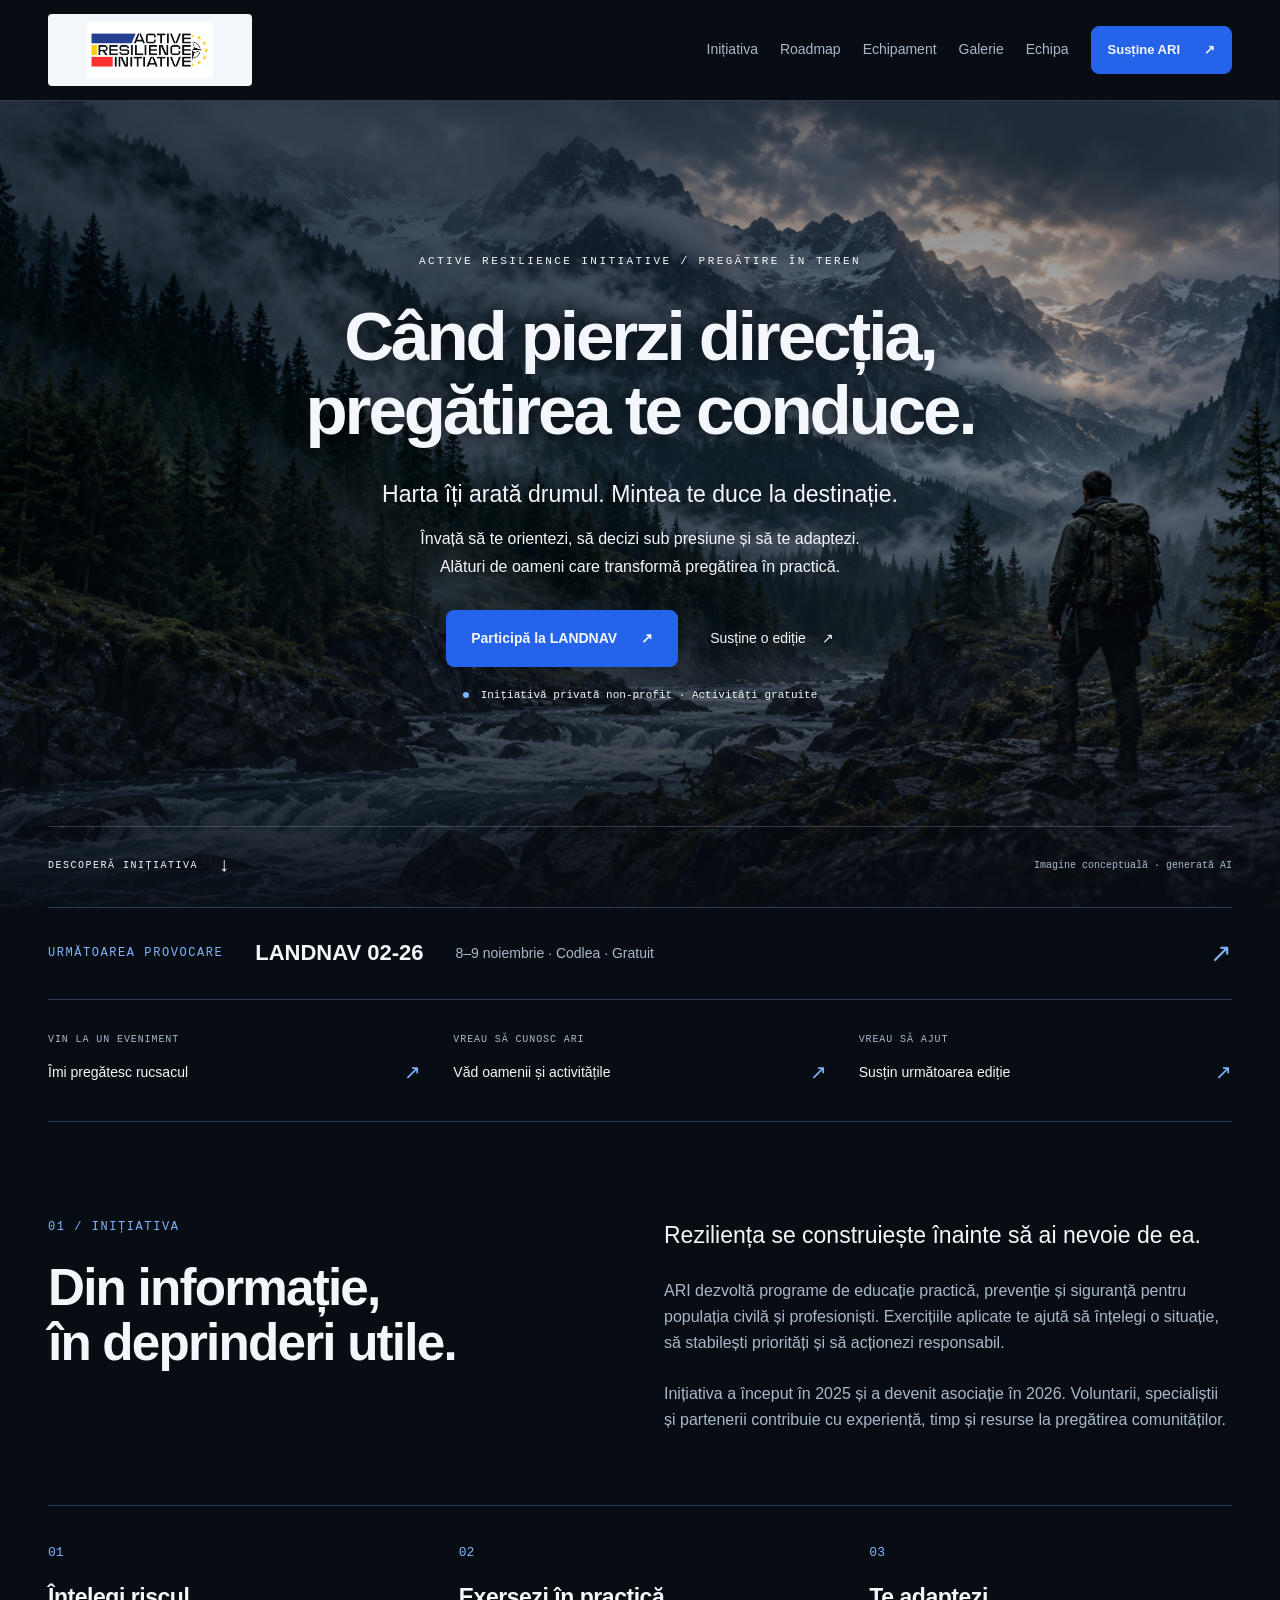
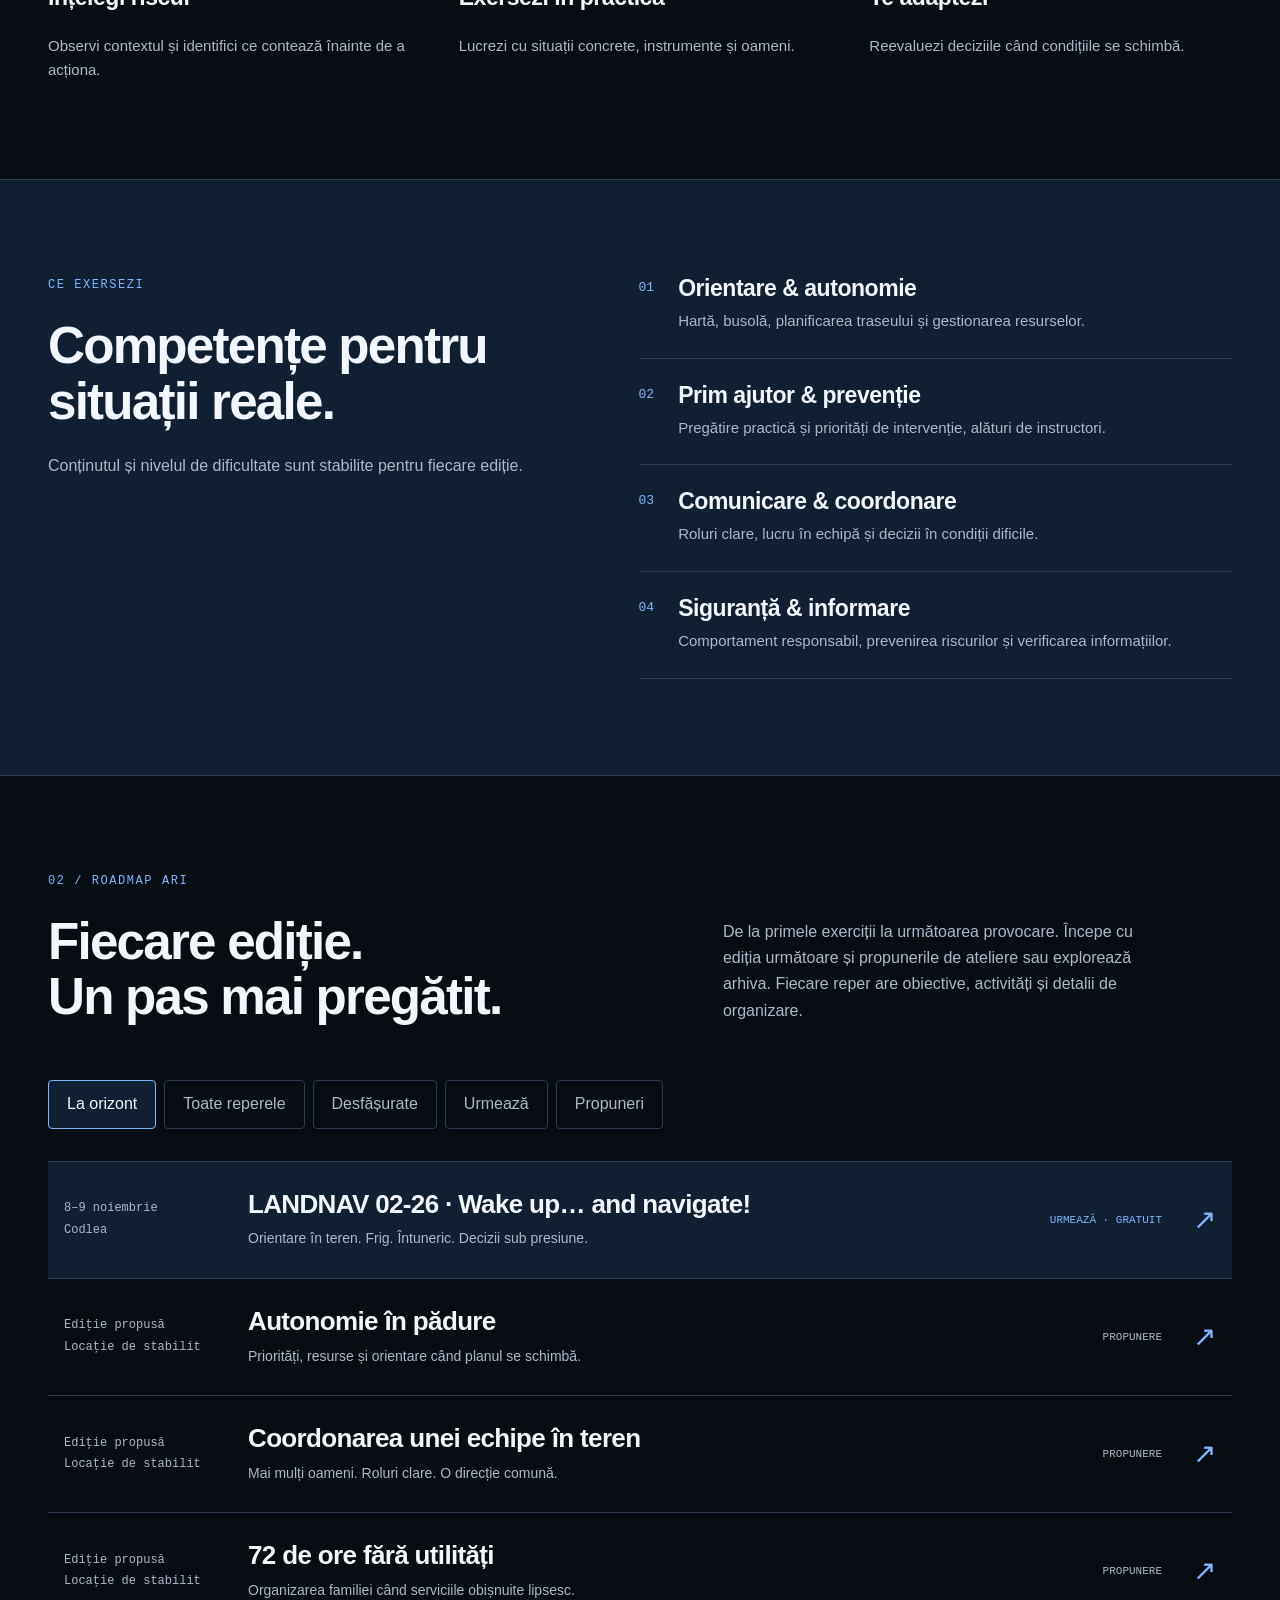
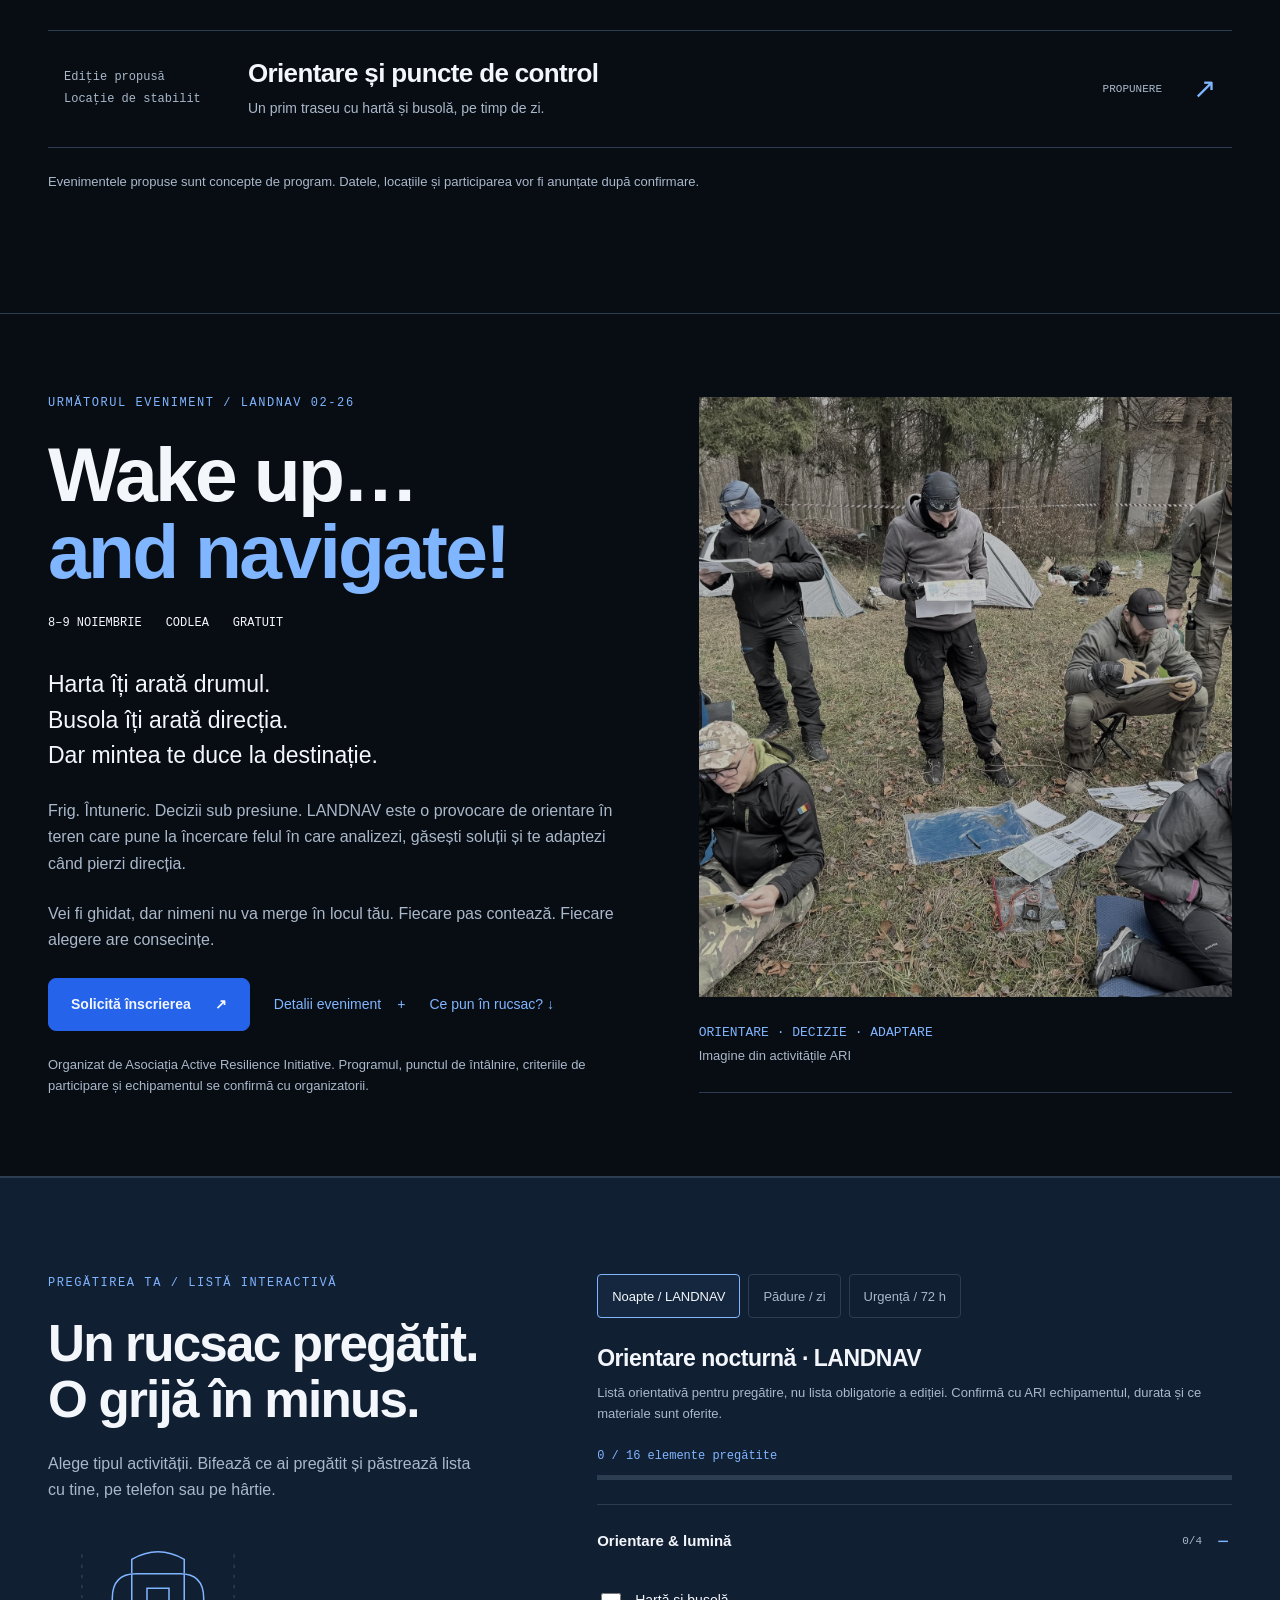
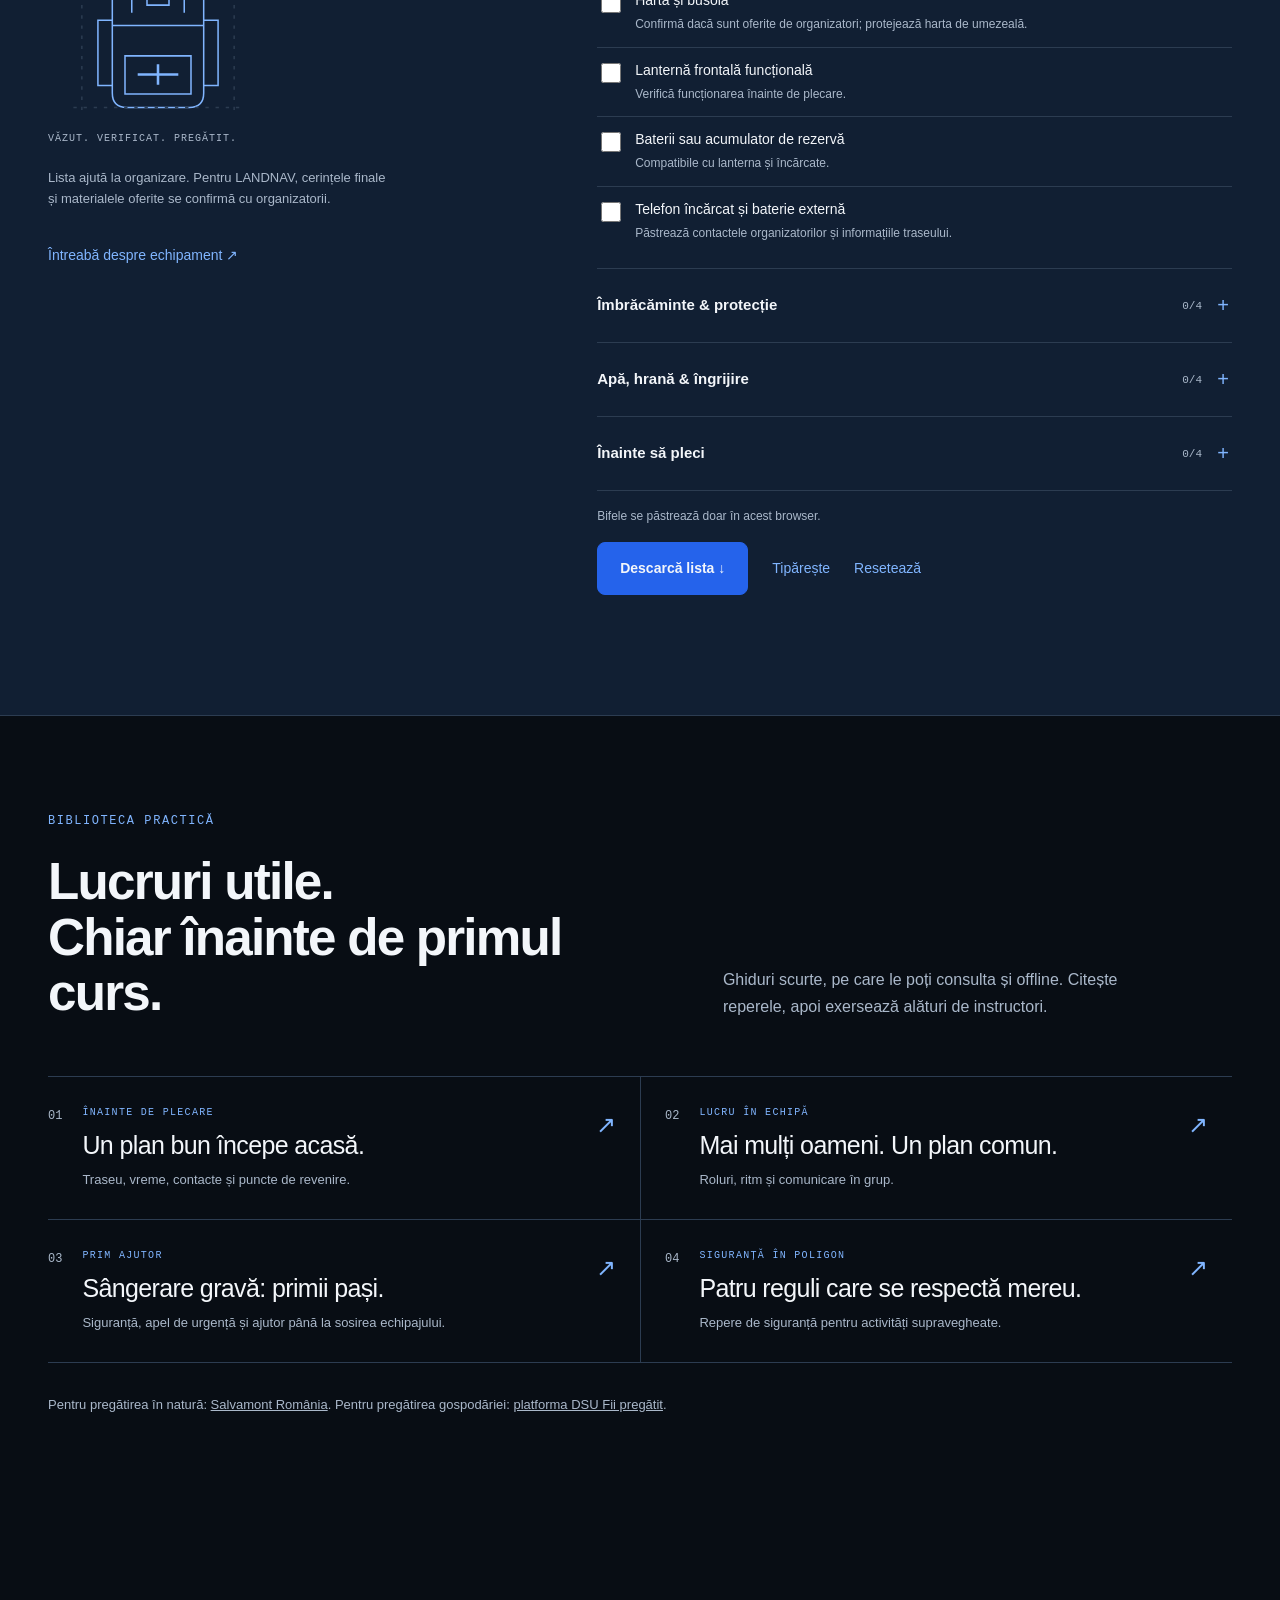
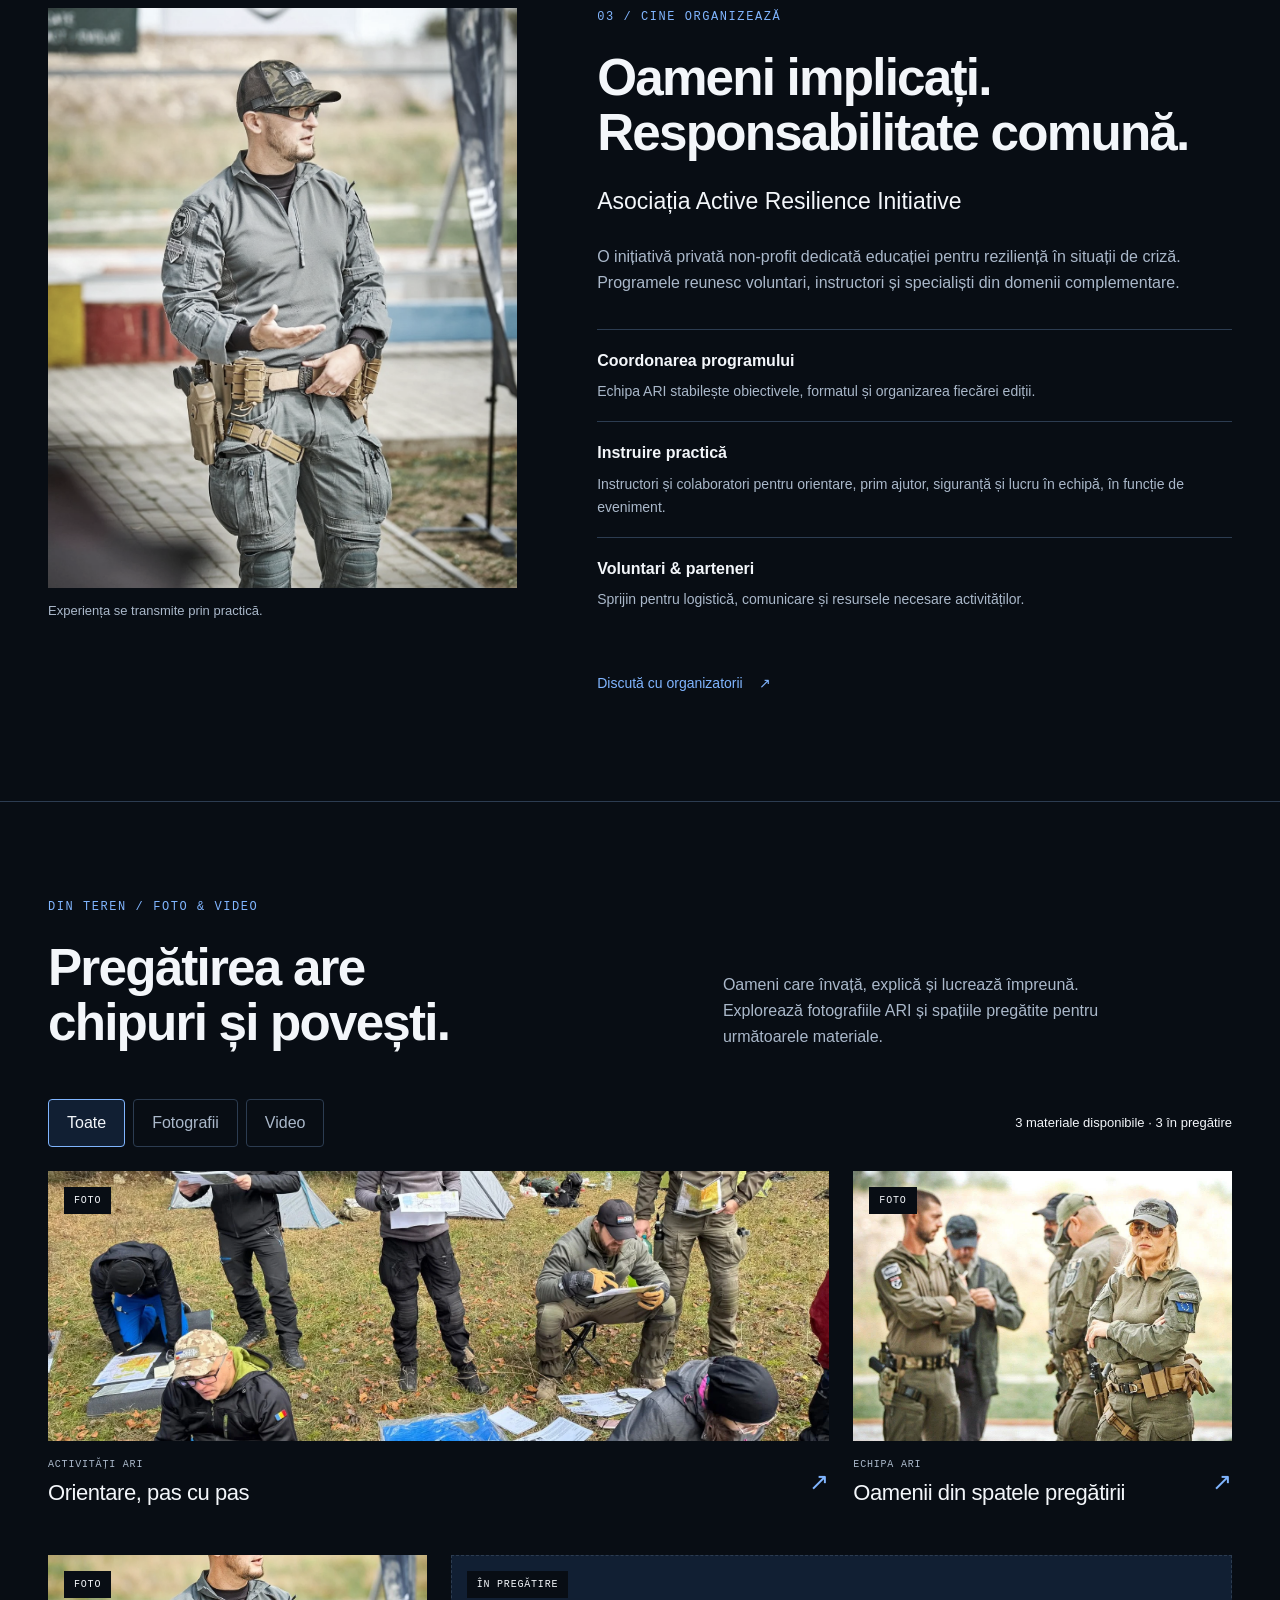
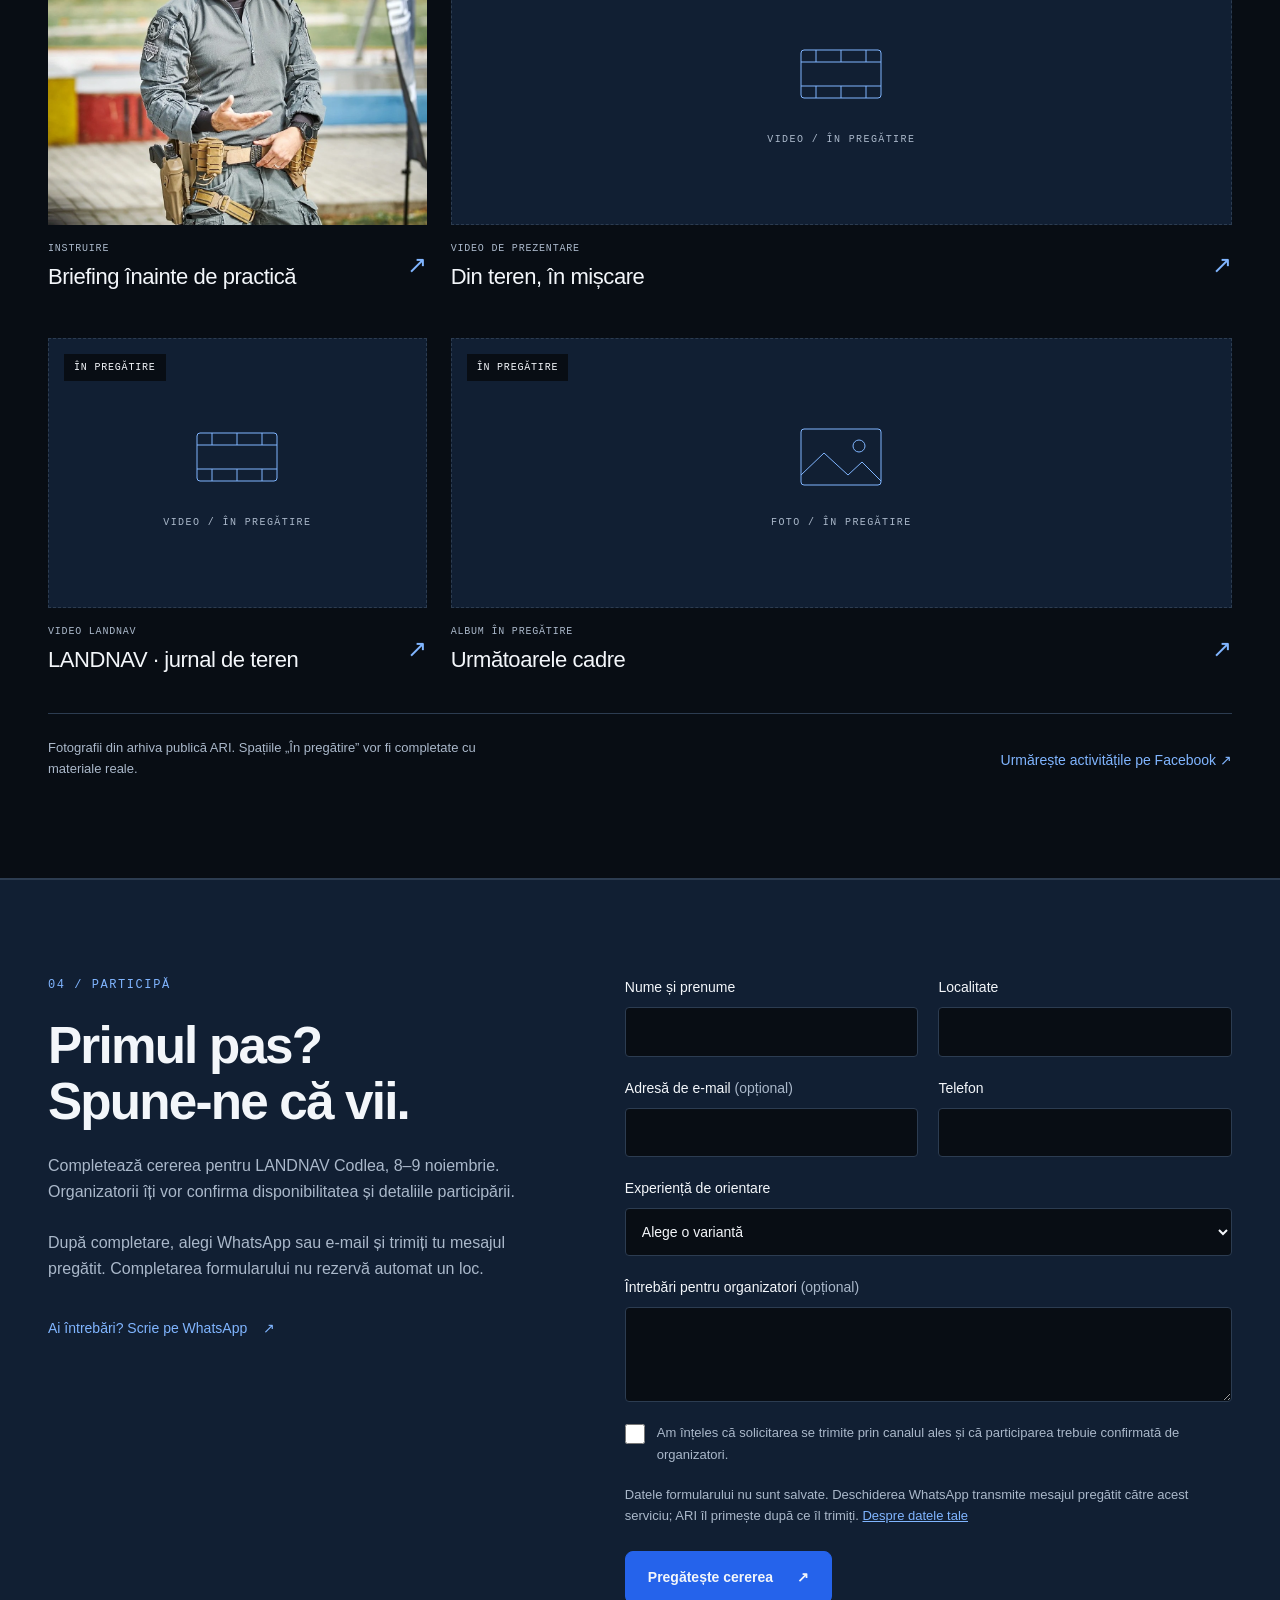
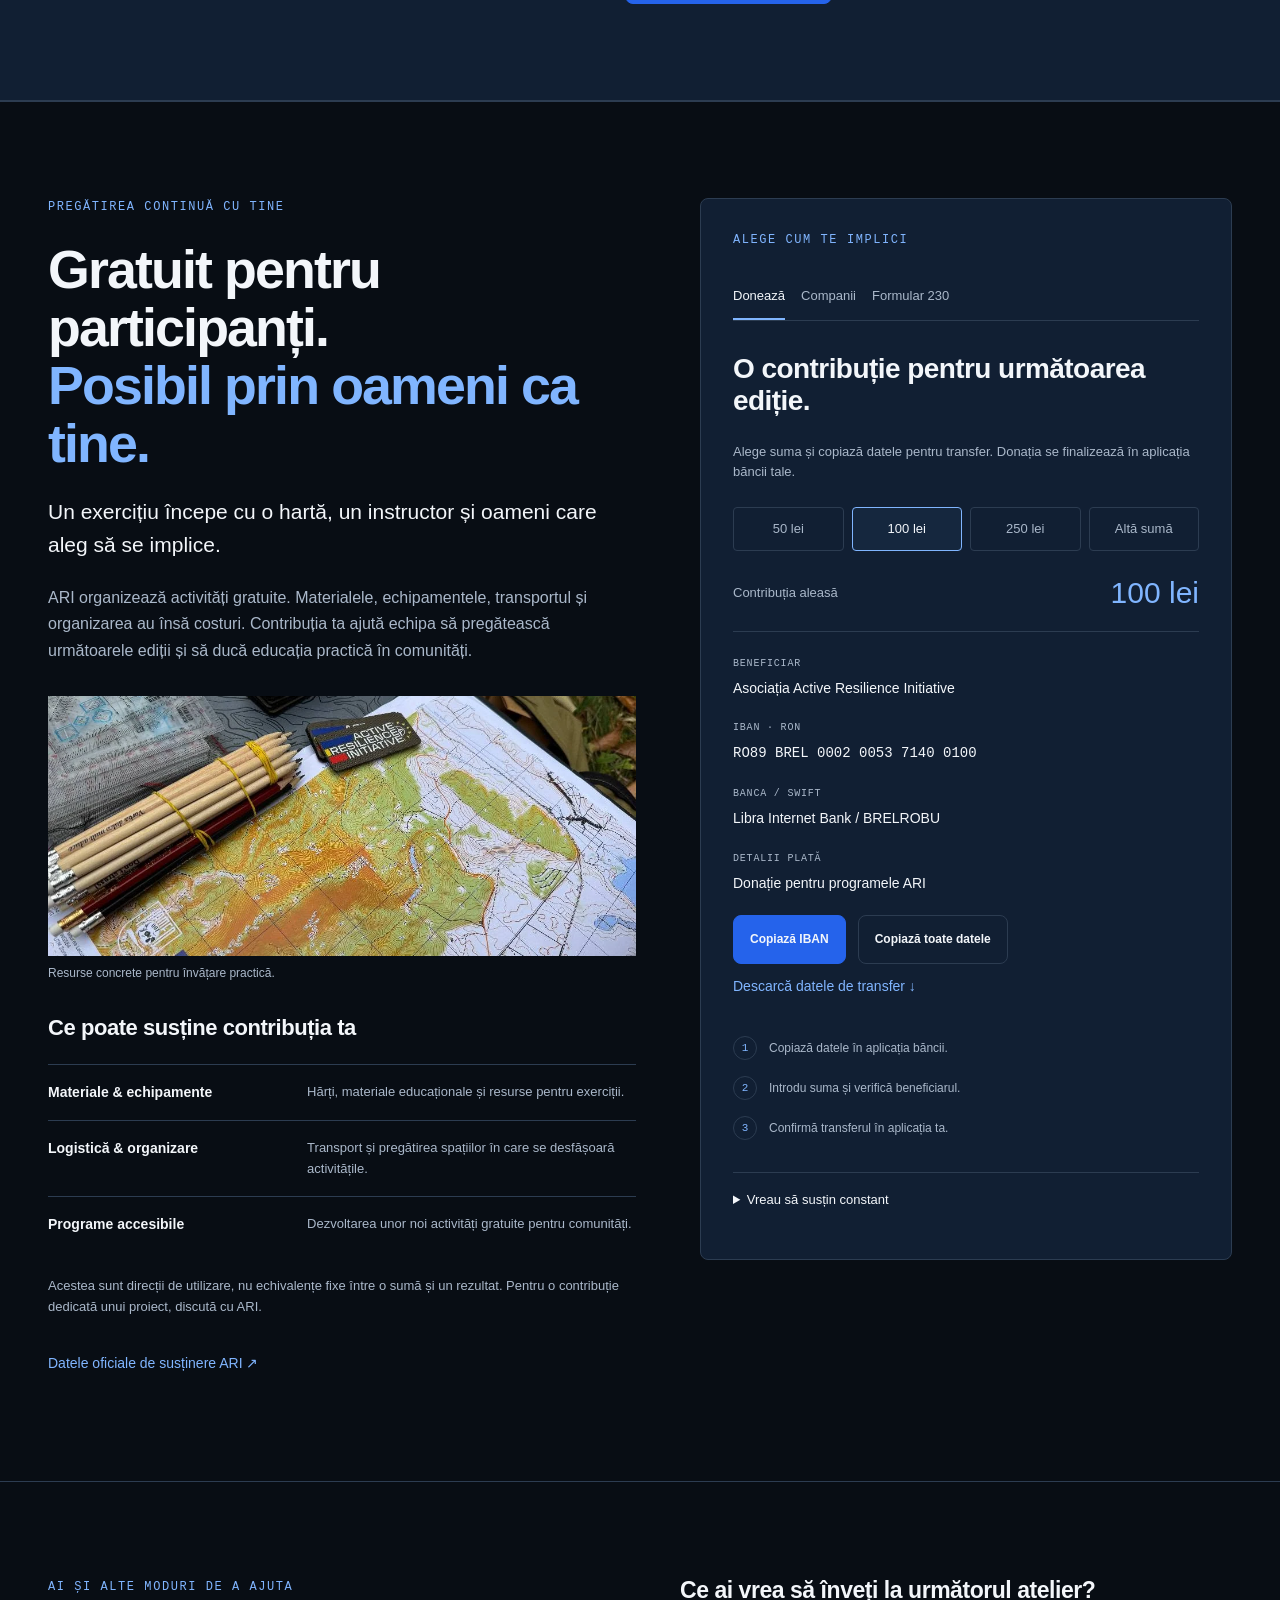
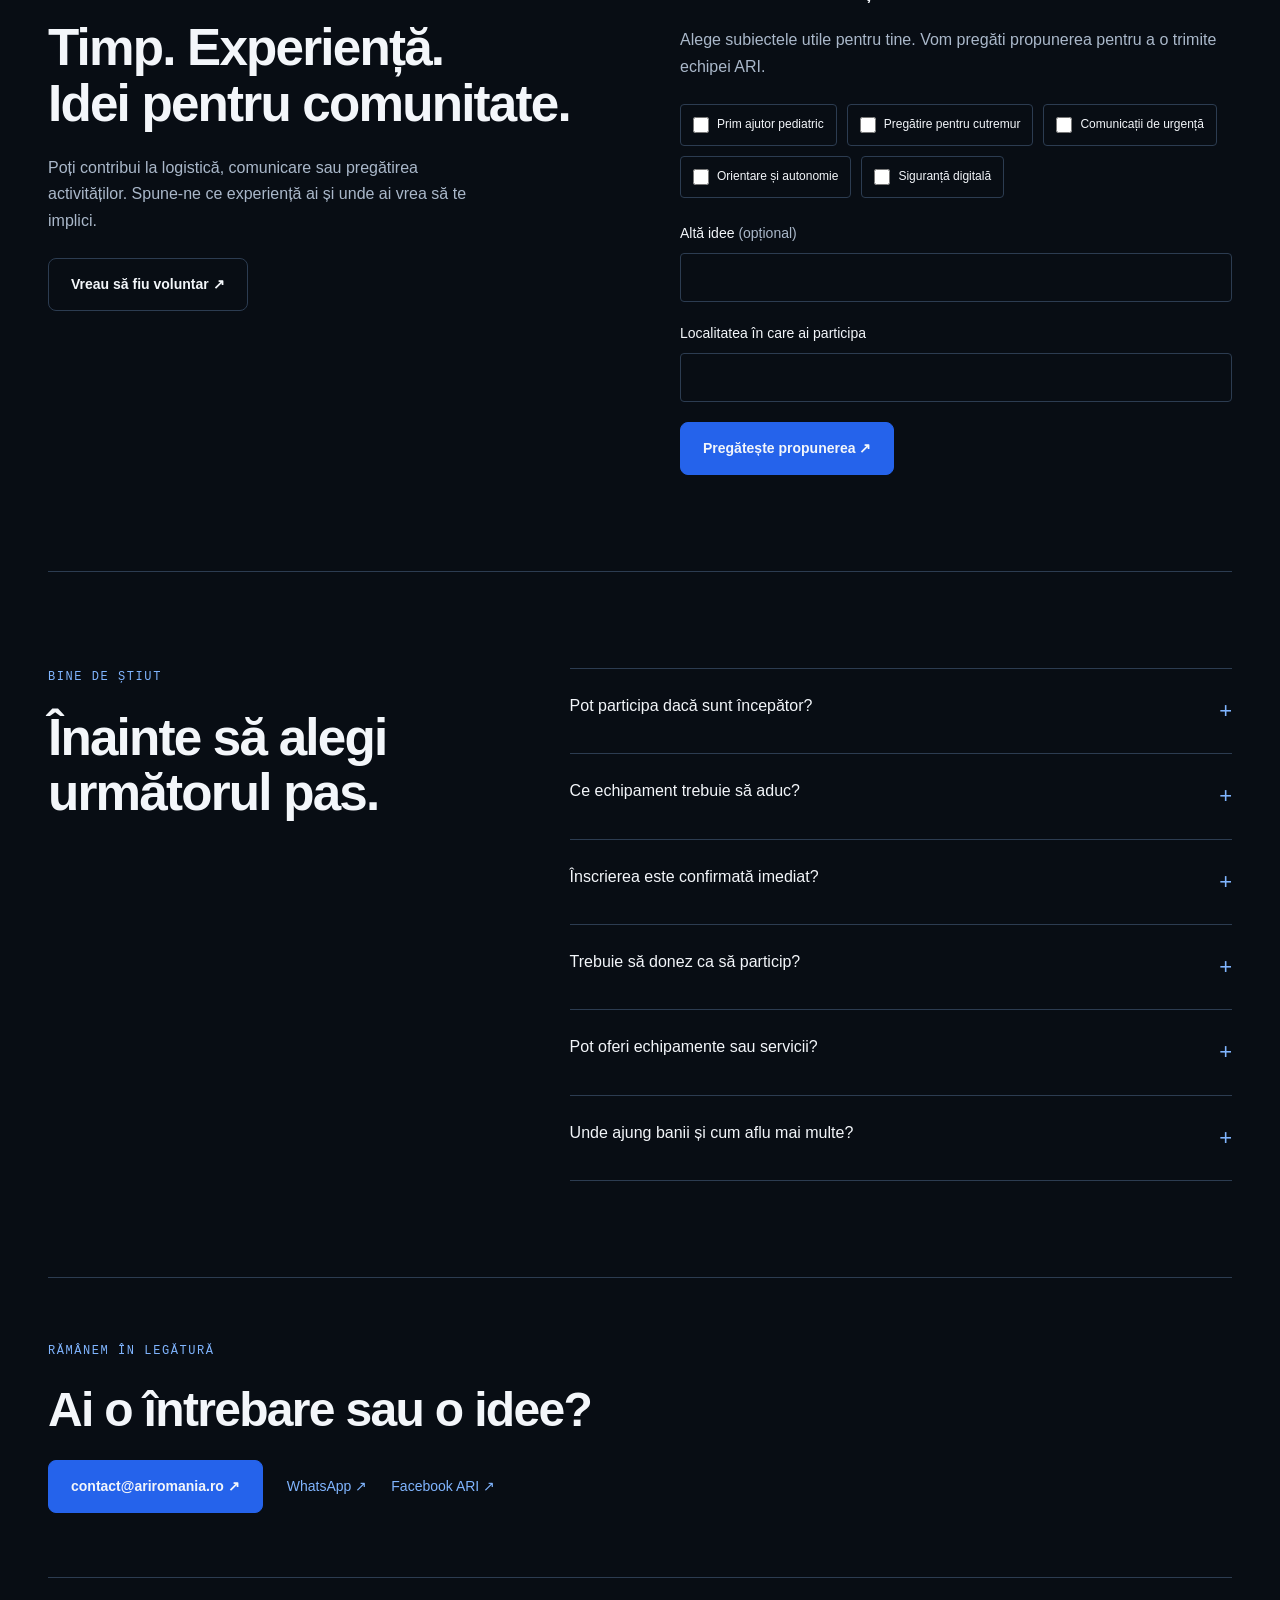
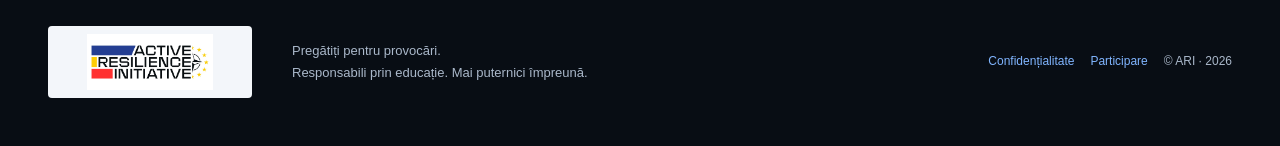
==== index.html @ df4c56de "Initial commit: ARI presentation website & interactive mockup" ====
<!doctype html>
<html lang="ro">
<head>
<meta charset="utf-8">
<meta name="viewport" content="width=device-width, initial-scale=1">
<meta name="theme-color" content="#080d14">
<meta name="description" content="Active Resilience Initiative — educație practică, orientare în teren și pregătire pentru situații de criză. Descoperă roadmap-ul ARI și LANDNAV Codlea.">
<title>ARI — Pregătirea devine acțiune</title>
<link rel="icon" href="assets/images/ari-logo.png">
<link rel="stylesheet" href="assets/css/site.css">
<link rel="stylesheet" href="assets/css/experience.css">
<link rel="stylesheet" href="assets/css/hero-cinematic.css">
<link rel="preload" as="image" href="assets/images/ari-cinematic-hero.png">
<script src="assets/js/resources.js" defer>
</script>
<script src="assets/js/experience.js" defer>
</script>
<script src="assets/js/events.js" defer>
</script>
<script src="assets/js/site.js" defer>
</script>
</head>
<body>
<a class="skip" href="#continut">Sari la conținut</a>
<header class="header">
<a class="brand" href="#acasa" aria-label="Active Resilience Initiative — acasă">
<img src="assets/images/ari-logo.png" width="220" height="72" alt="Active Resilience Initiative">
</a>
<button class="menu-toggle" aria-expanded="false" aria-controls="navigation">Meniu <span aria-hidden="true">☰</span>
</button>
<nav id="navigation" aria-label="Navigație principală">
  <a href="#despre">Inițiativa</a>
<a href="#roadmap">Roadmap</a>
<a href="#echipament">Echipament</a>
<a href="#galerie">Galerie</a>
<a href="#echipa">Echipa</a>
  <a class="button small" href="#sustine">Susține ARI <span aria-hidden="true">↗</span>
</a>
</nav>
</header>
<main id="continut">
<section class="hero hero-cinematic" id="acasa" aria-labelledby="hero-title">
<div class="cinematic-scene">
<img src="assets/images/ari-cinematic-hero.png" alt="Ilustrație cinematică generată: un drumeț echipat tactic privește un râu și munți împăduriți, în ceață." width="1672" height="941" fetchpriority="high">
</div>
<div class="hero-copy">
<p class="eyebrow">ACTIVE RESILIENCE INITIATIVE / PREGĂTIRE ÎN TEREN</p>
<h1 id="hero-title">Când pierzi direcția,<br><span>pregătirea te conduce.</span>
</h1>
<p class="lead">Harta îți arată drumul. Mintea te duce la destinație.</p>
<p>Învață să te orientezi, să decizi sub presiune și să te adaptezi.<br> Alături de oameni care transformă pregătirea în practică.</p>
<div class="actions">
<a class="button" href="#landnav">Participă la LANDNAV <span aria-hidden="true">↗</span>
</a>
<a class="text-link" href="#sustine">Susține o ediție <span aria-hidden="true">↗</span>
</a>
</div>
<div class="hero-note">
<span class="signal" aria-hidden="true">
</span>Inițiativă privată non-profit · Activități gratuite</div>
</div>
<div class="cinematic-footer"><a href="#despre" class="cinematic-discover">DESCOPERĂ INIȚIATIVA <span aria-hidden="true">↓</span></a><span class="cinematic-credit">Imagine conceptuală · generată AI</span></div>
</section>
<a class="next-strip wrap" href="#landnav">
<span class="eyebrow">URMĂTOAREA PROVOCARE</span>
<strong>LANDNAV 02-26</strong>
<span>8–9 noiembrie · Codlea · Gratuit</span>
<span class="strip-arrow" aria-hidden="true">↗</span>
</a>

<nav class="quick-routes wrap" aria-label="Alege ce te interesează">
  <a href="#echipament">
<span>VIN LA UN EVENIMENT</span>
<strong>Îmi pregătesc rucsacul <b aria-hidden="true">↗</b>
</strong>
</a>
  <a href="#galerie">
<span>VREAU SĂ CUNOSC ARI</span>
<strong>Văd oamenii și activitățile <b aria-hidden="true">↗</b>
</strong>
</a>
  <a href="#sustine">
<span>VREAU SĂ AJUT</span>
<strong>Susțin următoarea ediție <b aria-hidden="true">↗</b>
</strong>
</a>
</nav>
<section class="section wrap about" id="despre">
<div>
<p class="eyebrow">01 / INIȚIATIVA</p>
<h2>Din informație,<br>în deprinderi utile.</h2>
</div>
<div>
<p class="intro">Reziliența se construiește înainte să ai nevoie de ea.</p>
<p>ARI dezvoltă programe de educație practică, prevenție și siguranță pentru populația civilă și profesioniști. Exercițiile aplicate te ajută să înțelegi o situație, să stabilești priorități și să acționezi responsabil.</p>
<p>Inițiativa a început în 2025 și a devenit asociație în 2026. Voluntarii, specialiștii și partenerii contribuie cu experiență, timp și resurse la pregătirea comunităților.</p>
</div>
<div class="principles">
<div>
<span>01</span>
<h3>Înțelegi riscul</h3>
<p>Observi contextul și identifici ce contează înainte de a acționa.</p>
</div>
<div>
<span>02</span>
<h3>Exersezi în practică</h3>
<p>Lucrezi cu situații concrete, instrumente și oameni.</p>
</div>
<div>
<span>03</span>
<h3>Te adaptezi</h3>
<p>Reevaluezi deciziile când condițiile se schimbă.</p>
</div>
</div>
</section>
<section class="modules-band">
<div class="wrap section modules">
<div>
<p class="eyebrow">CE EXERSEZI</p>
<h2>Competențe pentru<br>situații reale.</h2>
<p>Conținutul și nivelul de dificultate sunt stabilite pentru fiecare ediție.</p>
</div>
<div class="module-list">
<article>
<span>01</span>
<div>
<h3>Orientare & autonomie</h3>
<p>Hartă, busolă, planificarea traseului și gestionarea resurselor.</p>
</div>
</article>
<article>
<span>02</span>
<div>
<h3>Prim ajutor & prevenție</h3>
<p>Pregătire practică și priorități de intervenție, alături de instructori.</p>
</div>
</article>
<article>
<span>03</span>
<div>
<h3>Comunicare & coordonare</h3>
<p>Roluri clare, lucru în echipă și decizii în condiții dificile.</p>
</div>
</article>
<article>
<span>04</span>
<div>
<h3>Siguranță & informare</h3>
<p>Comportament responsabil, prevenirea riscurilor și verificarea informațiilor.</p>
</div>
</article>
</div>
</div>
</section>
<section class="section wrap" id="roadmap">
<div class="section-head">
<div>
<p class="eyebrow">02 / ROADMAP ARI</p>
<h2>Fiecare ediție.<br>Un pas mai pregătit.</h2>
</div>
<p>De la primele exerciții la următoarea provocare. Începe cu ediția următoare și propunerile de ateliere sau explorează arhiva. Fiecare reper are obiective, activități și detalii de organizare.</p>
</div>
<div class="filters" role="group" aria-label="Filtrează evenimentele">
<button class="filter active" data-filter="future" aria-pressed="true">La orizont</button>
<button class="filter" data-filter="all" aria-pressed="false">Toate reperele</button>
<button class="filter" data-filter="past" aria-pressed="false">Desfășurate</button>
<button class="filter" data-filter="next" aria-pressed="false">Urmează</button>
<button class="filter" data-filter="idea" aria-pressed="false">Propuneri</button>
</div>
<div id="event-list" class="timeline">
</div>
<noscript>
<p>Activează JavaScript pentru roadmap și ferestrele de detalii. Informațiile LANDNAV sunt disponibile mai jos.</p>
</noscript>
<p class="caption">Evenimentele propuse sunt concepte de program. Datele, locațiile și participarea vor fi anunțate după confirmare.</p>
</section>
<section class="landnav" id="landnav">
<div class="wrap landnav-layout">
<div class="landnav-copy">
<p class="eyebrow">URMĂTORUL EVENIMENT / LANDNAV 02-26</p>
<h2>Wake up…<br>
<span>and navigate!</span>
</h2>
<div class="event-facts">
<span>8–9 NOIEMBRIE</span>
<span>CODLEA</span>
<span>GRATUIT</span>
</div>
<p class="intro">Harta îți arată drumul.<br>Busola îți arată direcția.<br>Dar mintea te duce la destinație.</p>
<p>Frig. Întuneric. Decizii sub presiune. LANDNAV este o provocare de orientare în teren care pune la încercare felul în care analizezi, găsești soluții și te adaptezi când pierzi direcția.</p>
<p>Vei fi ghidat, dar nimeni nu va merge în locul tău. Fiecare pas contează. Fiecare alegere are consecințe.</p>
<div class="actions">
<a class="button" href="#inscriere">Solicită înscrierea <span aria-hidden="true">↗</span>
</a>
<button class="text-link" data-event="landnav">Detalii eveniment <span aria-hidden="true">+</span>
</button>
<a class="text-link" href="#echipament">Ce pun în rucsac? ↓</a>
</div>
<p class="caption">Organizat de Asociația Active Resilience Initiative. Programul, punctul de întâlnire, criteriile de participare și echipamentul se confirmă cu organizatorii.</p>
</div>
<figure class="field-image">
<img src="assets/images/ari-field.webp" loading="lazy" width="900" height="900" alt="Participanți ARI la o activitate de orientare în teren">
<figcaption>ORIENTARE · DECIZIE · ADAPTARE<br>
<span>Imagine din activitățile ARI</span>
</figcaption>
</figure>
</div>
</section>

<section class="equipment-band" id="echipament">
  <div class="section wrap equipment-layout">
    <div class="equipment-intro">
      <p class="eyebrow">PREGĂTIREA TA / LISTĂ INTERACTIVĂ</p>
      <h2>Un rucsac pregătit.<br>O grijă în minus.</h2>
      <p>Alege tipul activității. Bifează ce ai pregătit și păstrează lista cu tine, pe telefon sau pe hârtie.</p>
      <div class="pack-illustration" aria-hidden="true">
<svg viewBox="0 0 260 240" fill="none">
<path d="M99 52V36q31-18 62 0v16M76 82q0-29 28-29h52q28 0 28 29v112q0 17-17 17H93q-17 0-17-17Z"/>
<path d="M76 108H59v77h17m108-77h17v77h-17M99 53v46m62-46v46M76 114h108M91 150h78v45H91zM117 70h26v20h-26z"/>
<path class="pack-accent" d="M106 172h48M130 160v24"/>
<path class="pack-guide" d="M30 211h200M40 30v190M220 30v190"/>
</svg>
<span>VĂZUT. VERIFICAT. PREGĂTIT.</span>
</div>
      <p class="caption">Lista ajută la organizare. Pentru LANDNAV, cerințele finale și materialele oferite se confirmă cu organizatorii.</p>
      <a class="text-link" href="https://wa.me/40753137728?text=Bun%C4%83!%20Ce%20echipament%20este%20necesar%20la%20LANDNAV%20Codlea%3F" target="_blank" rel="noopener noreferrer">Întreabă despre echipament ↗</a>
    </div>
    <div class="kit-panel">
      <div class="kit-profiles" role="group" aria-label="Tipul listei de echipament">
<button type="button" class="choice active" data-kit="night" aria-pressed="true">Noapte / LANDNAV</button>
<button type="button" class="choice" data-kit="day" aria-pressed="false">Pădure / zi</button>
<button type="button" class="choice" data-kit="emergency" aria-pressed="false">Urgență / 72 h</button>
</div>
      <h3 id="kit-title">Orientare nocturnă · LANDNAV</h3>
<p class="caption" id="kit-note">
</p>
      <div class="kit-progress">
<span id="kit-count" role="status">0 obiecte pregătite</span>
<progress id="kit-progress" value="0" max="16" aria-label="Progresul listei de echipament">
</progress>
</div>
      <div id="kit-groups">
</div>
      <p id="kit-storage" class="caption">Bifele se păstrează doar în acest browser.</p>
      <div class="kit-tools">
<button class="button" id="download-kit" type="button">Descarcă lista ↓</button>
<button class="text-link" id="print-kit" type="button">Tipărește</button>
<button class="text-link" id="reset-kit" type="button">Resetează</button>
</div>
      <p id="kit-action-status" class="caption" role="status">
</p>
    </div>
  </div>
</section>
<section class="section wrap guides" id="ghiduri">
  <div class="section-head">
<div>
<p class="eyebrow">BIBLIOTECA PRACTICĂ</p>
<h2>Lucruri utile.<br>Chiar înainte de primul curs.</h2>
</div>
<p>Ghiduri scurte, pe care le poți consulta și offline. Citește reperele, apoi exersează alături de instructori.</p>
</div>
  <div class="guide-grid" id="guide-list">
</div>
  <p class="caption resource-source">Pentru pregătirea în natură: <a href="https://www.salvamontromania.ro/recomandari-turist-montan.php" target="_blank" rel="noopener noreferrer">Salvamont România</a>. Pentru pregătirea gospodăriei: <a href="https://fiipregatit.ro/" target="_blank" rel="noopener noreferrer">platforma DSU Fii pregătit</a>.</p>
</section>
<section class="section wrap organizers" id="echipa">
<figure>
<img src="assets/images/ari-instructor.webp" loading="lazy" width="700" height="800" alt="Reprezentant ARI explicând o activitate practică">
<figcaption>Experiența se transmite prin practică.</figcaption>
</figure>
<div>
<p class="eyebrow">03 / CINE ORGANIZEAZĂ</p>
<h2>Oameni implicați.<br>Responsabilitate comună.</h2>
<p class="intro">Asociația Active Resilience Initiative</p>
<p>O inițiativă privată non-profit dedicată educației pentru reziliență în situații de criză. Programele reunesc voluntari, instructori și specialiști din domenii complementare.</p>
<dl class="roles">
<div>
<dt>Coordonarea programului</dt>
<dd>Echipa ARI stabilește obiectivele, formatul și organizarea fiecărei ediții.</dd>
</div>
<div>
<dt>Instruire practică</dt>
<dd>Instructori și colaboratori pentru orientare, prim ajutor, siguranță și lucru în echipă, în funcție de eveniment.</dd>
</div>
<div>
<dt>Voluntari & parteneri</dt>
<dd>Sprijin pentru logistică, comunicare și resursele necesare activităților.</dd>
</div>
</dl>
<a class="text-link" href="mailto:contact@ariromania.ro?subject=Colaborare%20ARI">Discută cu organizatorii <span aria-hidden="true">↗</span>
</a>
</div>
</section>

<section class="gallery-band" id="galerie">
<div class="section wrap">
  <div class="section-head">
<div>
<p class="eyebrow">DIN TEREN / FOTO & VIDEO</p>
<h2>Pregătirea are<br>chipuri și povești.</h2>
</div>
<p>Oameni care învață, explică și lucrează împreună. Explorează fotografiile ARI și spațiile pregătite pentru următoarele materiale.</p>
</div>
  <div class="gallery-toolbar">
<div class="filters" role="group" aria-label="Filtrează galeria">
<button class="filter active" data-gallery-filter="all" aria-pressed="true">Toate</button>
<button class="filter" data-gallery-filter="photo" aria-pressed="false">Fotografii</button>
<button class="filter" data-gallery-filter="video" aria-pressed="false">Video</button>
</div>
<span id="gallery-count" class="caption" role="status">
</span>
</div>
  <div id="gallery-grid" class="gallery-grid">
</div>
  <div class="gallery-caption">
<p class="caption">Fotografii din arhiva publică ARI. Spațiile „În pregătire” vor fi completate cu materiale reale.</p>
<a class="text-link" href="https://www.facebook.com/profile.php?id=61577849437974" target="_blank" rel="noopener noreferrer">Urmărește activitățile pe Facebook ↗</a>
</div>
</div>
</section>
<section class="registration-band" id="inscriere">
<div class="section wrap registration">
<div>
<p class="eyebrow">04 / PARTICIPĂ</p>
<h2>Primul pas?<br>Spune-ne că vii.</h2>
<p>Completează cererea pentru LANDNAV Codlea, 8–9 noiembrie. Organizatorii îți vor confirma disponibilitatea și detaliile participării.</p>
<p>După completare, alegi WhatsApp sau e-mail și trimiți tu mesajul pregătit. Completarea formularului nu rezervă automat un loc.</p>
<a class="text-link" href="https://wa.me/40753137728?text=Bun%C4%83!%20A%C8%99%20dori%20detalii%20despre%20LANDNAV%20Codlea%2C%208%E2%80%939%20noiembrie." target="_blank" rel="noopener noreferrer">Ai întrebări? Scrie pe WhatsApp <span aria-hidden="true">↗</span>
</a>
</div>
<form id="registration-form">
<div class="form-grid">
<label>Nume și prenume<input name="name" autocomplete="name" required maxlength="100">
</label>
<label>Localitate<input name="city" autocomplete="address-level2" required maxlength="100">
</label>
<label>Adresă de e-mail <span class="optional">(opțional)</span><input name="email" type="email" autocomplete="email" maxlength="150">
</label>
<label>Telefon<input name="phone" type="tel" autocomplete="tel" required maxlength="30" pattern="[+0-9 ()\-]{7,30}">
</label>
</div>
<label>Experiență de orientare<select name="experience" required>
<option value="">Alege o variantă</option>
<option>Prima experiență</option>
<option>Am participat ocazional</option>
<option>Am experiență în teren</option>
</select>
</label>
<label>Întrebări pentru organizatori <span class="optional">(opțional)</span>
<textarea name="message" rows="3" maxlength="1000">
</textarea>
</label>
<label class="check">
<input type="checkbox" required>
<span>Am înțeles că solicitarea se trimite prin canalul ales și că participarea trebuie confirmată de organizatori.</span>
</label>
<p class="caption">Datele formularului nu sunt salvate. Deschiderea WhatsApp transmite mesajul pregătit către acest serviciu; ARI îl primește după ce îl trimiți. <button class="inline-link" type="button" data-info="privacy">Despre datele tale</button>
</p>
<button class="button" type="submit">Pregătește cererea <span aria-hidden="true">↗</span>
</button>
<div id="request-preview" hidden aria-live="polite">
<h3>Cererea este pregătită</h3>
<p>Verifică mesajul și alege cum îl trimiți. Înscrierea va fi confirmată de ARI.</p>
<pre id="request-text">
</pre>
<div class="actions">
<a id="send-whatsapp" class="button" target="_blank" rel="noopener noreferrer">Deschide WhatsApp</a>
<a id="send-email" class="button secondary">Deschide e-mail</a>
<button id="copy-request" class="text-link" type="button">Copiază mesajul</button>
</div>
<p id="copy-status" role="status">
</p>
</div>
</form>
</div>
</section>

<section class="donation-band" id="sustine">
<div class="section wrap donation-layout">
  <div class="donation-story">
    <div class="donation-summary">
    <p class="eyebrow">PREGĂTIREA CONTINUĂ CU TINE</p>
    <h2>Gratuit pentru participanți.<br>
<span>Posibil prin oameni ca tine.</span>
</h2>
    <p class="intro">Un exercițiu începe cu o hartă, un instructor și oameni care aleg să se implice.</p>
    <p>ARI organizează activități gratuite. Materialele, echipamentele, transportul și organizarea au însă costuri. Contribuția ta ajută echipa să pregătească următoarele ediții și să ducă educația practică în comunități.</p>
    </div>
    <figure class="donation-photo">
<img src="assets/images/ari-donations.webp" alt="Materiale ARI pentru orientare și pregătire practică" loading="lazy" width="1024" height="768">
<figcaption>Resurse concrete pentru învățare practică.</figcaption>
</figure>
    <div class="funding-uses">
<h3>Ce poate susține contribuția ta</h3>
<dl>
<div>
<dt>Materiale & echipamente</dt>
<dd>Hărți, materiale educaționale și resurse pentru exerciții.</dd>
</div>
<div>
<dt>Logistică & organizare</dt>
<dd>Transport și pregătirea spațiilor în care se desfășoară activitățile.</dd>
</div>
<div>
<dt>Programe accesibile</dt>
<dd>Dezvoltarea unor noi activități gratuite pentru comunități.</dd>
</div>
</dl>
</div>
    <p class="caption">Acestea sunt direcții de utilizare, nu echivalențe fixe între o sumă și un rezultat. Pentru o contribuție dedicată unui proiect, discută cu ARI.</p>
    <a class="text-link" href="https://ariromania.ro/donatii/index.html" target="_blank" rel="noopener noreferrer">Datele oficiale de susținere ARI ↗</a>
  </div>
  <div class="donation-panel">
    <p class="eyebrow">ALEGE CUM TE IMPLICI</p>
    <div class="donation-tabs" role="tablist" aria-label="Modalitate de susținere">
<button id="tab-transfer" role="tab" aria-selected="true" aria-controls="panel-transfer" tabindex="0" data-donation-tab="transfer">Donează</button>
<button id="tab-company" role="tab" aria-selected="false" aria-controls="panel-company" tabindex="-1" data-donation-tab="company">Companii</button>
<button id="tab-tax" role="tab" aria-selected="false" aria-controls="panel-tax" tabindex="-1" data-donation-tab="tax">Formular 230</button>
</div>
    <div id="panel-transfer" role="tabpanel" aria-labelledby="tab-transfer" tabindex="0">
      <h3>O contribuție pentru următoarea ediție.</h3>
<p class="caption">Alege suma și copiază datele pentru transfer. Donația se finalizează în aplicația băncii tale.</p>
      <div class="amount-options" role="group" aria-label="Alege suma donației">
<button class="choice" data-amount="50" aria-pressed="false">50 lei</button>
<button class="choice active" data-amount="100" aria-pressed="true">100 lei</button>
<button class="choice" data-amount="250" aria-pressed="false">250 lei</button>
<button class="choice" data-amount="custom" aria-pressed="false">Altă sumă</button>
</div>
      <label id="custom-amount-label" hidden>Suma în lei<input id="custom-amount" type="number" min="1" max="1000000" step="1" inputmode="numeric" placeholder="De exemplu, 150">
</label>
      <p id="amount-error" class="form-error" role="alert" hidden>Introdu o sumă între 1 și 1.000.000 lei, fără zecimale.</p>
      <div class="donation-total">
<span>Contribuția aleasă</span>
<output id="donation-total" aria-live="polite">100 lei</output>
</div>
      <dl class="bank-details">
<div>
<dt>Beneficiar</dt>
<dd id="bank-beneficiary">Asociația Active Resilience Initiative</dd>
</div>
<div>
<dt>IBAN · RON</dt>
<dd id="bank-iban">RO89 BREL 0002 0053 7140 0100</dd>
</div>
<div>
<dt>Banca / SWIFT</dt>
<dd id="bank-institution">Libra Internet Bank / BRELROBU</dd>
</div>
<div>
<dt>Detalii plată</dt>
<dd>Donație pentru programele ARI</dd>
</div>
</dl>
      <div class="donation-actions">
<button type="button" class="button" id="copy-bank-iban">Copiază IBAN</button>
<button type="button" class="button secondary" id="copy-bank-all">Copiază toate datele</button>
</div>
<button type="button" class="text-link" id="download-bank">Descarcă datele de transfer ↓</button>
<p id="bank-status" class="caption" role="status">
</p>
<textarea id="bank-copy-fallback" readonly aria-label="Date de transfer pentru copiere manuală" hidden>
</textarea>
      <ol class="transfer-steps">
<li>Copiază datele în aplicația băncii.</li>
<li>Introdu suma și verifică beneficiarul.</li>
<li>Confirmă transferul în aplicația ta.</li>
</ol>
      <details class="donation-question">
<summary>Vreau să susțin constant</summary>
<p>Poți configura un transfer recurent în aplicația băncii tale, folosind aceste date. Tu alegi suma și frecvența și le gestionezi direct la bancă.</p>
</details>
    </div>
    <div id="panel-company" role="tabpanel" aria-labelledby="tab-company" tabindex="0" hidden>
<h3>Resursele companiei tale pot deveni pregătire pentru comunitate.</h3>
<p>Poți contribui cu fonduri, materiale, transport, spații sau servicii. Stabiliți împreună cu ARI proiectul, necesarul și forma de colaborare.</p>
<ul class="partner-steps">
<li>Spune-ne ce tip de sprijin poți oferi.</li>
<li>Discutăm nevoile și proiectul potrivit.</li>
<li>Solicită documentele și condițiile colaborării.</li>
</ul>
<a class="button" href="mailto:contact@ariromania.ro?subject=Sponsorizare%20ARI&body=Bun%C4%83%20ziua%2C%0A%0ACompania%3A%20%0APersoana%20de%20contact%3A%20%0ATipul%20sprijinului%3A%20%0AProiectul%20vizat%3A%20%0A%0AV%C4%83%20rog%20s%C4%83%20ne%20transmite%C8%9Bi%20necesarul%20%C8%99i%20documentele%20pentru%20colaborare.">Discută o sponsorizare ↗</a>
<p class="caption">Pentru condițiile fiscale aplicabile companiei tale, consultă persoana care se ocupă de contabilitate.</p>
</div>
    <div id="panel-tax" role="tabpanel" aria-labelledby="tab-tax" tabindex="0" hidden>
<p class="tax-number" aria-hidden="true">230</p>
<h3>Solicită formularul și detaliile campaniei curente.</h3>
<p>Dacă dorești să susții ARI prin redirecționarea a până la 3,5% din impozitul anual pe veniturile din salarii și asimilate salariilor, cere echipei formularul cu datele asociației și informațiile aplicabile situației tale.</p>
<a class="button" href="mailto:contact@ariromania.ro?subject=Formular%20230%20ARI&body=Bun%C4%83%20ziua%2C%0A%0ADoresc%20s%C4%83%20sus%C8%9Bin%20ARI.%20V%C4%83%20rog%20s%C4%83%20%C3%AEmi%20trimite%C8%9Bi%20formularul%20230%20%C8%99i%20detaliile%20campaniei%20curente%3A%20eligibilitate%2C%20termen%20%C8%99i%20modalitate%20de%20depunere.%0A%0AMul%C8%9Bumesc!">Cere formularul ARI ↗</a>
<p class="caption">Eligibilitatea, termenul și modalitatea de depunere trebuie confirmate pentru anul fiscal relevant. <a href="https://static.anaf.ro/static/10/Anaf/Declaratii_R/230.html" target="_blank" rel="noopener noreferrer">Informații ANAF despre formularul 230</a>.</p>
</div>
  </div>
</div>
</section>
<section class="section wrap community" id="implicare">
<div>
<p class="eyebrow">AI ȘI ALTE MODURI DE A AJUTA</p>
<h2>Timp. Experiență.<br>Idei pentru comunitate.</h2>
<p>Poți contribui la logistică, comunicare sau pregătirea activităților. Spune-ne ce experiență ai și unde ai vrea să te implici.</p>
<a class="button secondary" href="mailto:contact@ariromania.ro?subject=Voluntariat%20ARI">Vreau să fiu voluntar ↗</a>
</div>
<form id="topic-form">
<h3>Ce ai vrea să înveți la următorul atelier?</h3>
<p>Alege subiectele utile pentru tine. Vom pregăti propunerea pentru a o trimite echipei ARI.</p>
<fieldset class="topic-options">
<legend class="sr-only">Subiectele propuse</legend>
<label>
<input type="checkbox" name="topic" value="Prim ajutor pediatric">Prim ajutor pediatric</label>
<label>
<input type="checkbox" name="topic" value="Pregătire pentru cutremur">Pregătire pentru cutremur</label>
<label>
<input type="checkbox" name="topic" value="Comunicații de urgență">Comunicații de urgență</label>
<label>
<input type="checkbox" name="topic" value="Orientare și autonomie">Orientare și autonomie</label>
<label>
<input type="checkbox" name="topic" value="Siguranță digitală">Siguranță digitală</label>
</fieldset>
<label>Altă idee <span class="optional">(opțional)</span>
<input name="idea" maxlength="300">
</label>
<label>Localitatea în care ai participa<input name="city" maxlength="100" required>
</label>
<p id="topic-error" role="alert" class="form-error" hidden>Alege cel puțin un subiect sau scrie o idee.</p>
<button class="button" type="submit">Pregătește propunerea ↗</button>
<div id="topic-preview" hidden>
<p>Propunerea este pregătită. Trimite mesajul prin canalul preferat.</p>
<pre id="topic-message">
</pre>
<div class="actions">
<a class="text-link" id="topic-whatsapp" target="_blank" rel="noopener noreferrer">WhatsApp ↗</a>
<a class="text-link" id="topic-email">E-mail ↗</a>
</div>
</div>
</form>
</section>
<section class="section wrap faq" id="intrebari">
<div>
<p class="eyebrow">BINE DE ȘTIUT</p>
<h2>Înainte să alegi<br>următorul pas.</h2>
</div>
<div>
<details>
<summary>Pot participa dacă sunt începător?</summary>
<p>Experiența necesară diferă de la un eveniment la altul. Menționează nivelul tău în cererea de înscriere; organizatorii confirmă dacă ediția este potrivită și ce pregătire cere.</p>
</details>
<details>
<summary>Ce echipament trebuie să aduc?</summary>
<p>Pornește de la lista interactivă și confirmă cu ARI cerințele ediției și materialele oferite. Pentru LANDNAV, ora de plecare, durata, vremea și traseul influențează echipamentul.</p>
<a href="#echipament" class="text-link">Deschide lista de echipament ↓</a>
</details>
<details>
<summary>Înscrierea este confirmată imediat?</summary>
<p>Nu. Formularul pregătește o cerere pe care o trimiți prin WhatsApp sau e-mail. Echipa ARI confirmă disponibilitatea și condițiile participării.</p>
</details>
<details>
<summary>Trebuie să donez ca să particip?</summary>
<p>Nu. Activitățile ARI sunt gratuite, iar donațiile sunt voluntare. O donație nu rezervă un loc și nu înlocuiește confirmarea organizatorilor.</p>
</details>
<details>
<summary>Pot oferi echipamente sau servicii?</summary>
<p>Da, poți discuta cu ARI despre materiale, transport, spații sau servicii. Contactează echipa înainte, pentru a verifica necesarul și condițiile colaborării.</p>
</details>
<details>
<summary>Unde ajung banii și cum aflu mai multe?</summary>
<p>Transferul se face în contul Asociației Active Resilience Initiative. Pagina oficială menționează materiale educaționale, echipamente, transport, logistică și organizare. Pentru documente sau utilizarea într-un proiect anume, contactează echipa.</p>
<a href="mailto:contact@ariromania.ro?subject=Informa%C8%9Bii%20despre%20sus%C8%9Binerea%20ARI" class="text-link">Cere detalii despre susținere ↗</a>
</details>
</div>
</section>
<section class="contact wrap" id="contact">
<p class="eyebrow">RĂMÂNEM ÎN LEGĂTURĂ</p>
<h2>Ai o întrebare sau o idee?</h2>
<div class="actions">
<a class="button" href="mailto:contact@ariromania.ro">contact@ariromania.ro ↗</a>
<a class="text-link" href="https://wa.me/40753137728" target="_blank" rel="noopener noreferrer">WhatsApp ↗</a>
<a class="text-link" href="https://www.facebook.com/profile.php?id=61577849437974" target="_blank" rel="noopener noreferrer">Facebook ARI ↗</a>
</div>
</section>
</main>
<footer class="wrap footer">
<a href="#acasa" class="brand">
<img src="assets/images/ari-logo.png" loading="lazy" width="220" height="72" alt="Active Resilience Initiative">
</a>
<p>Pregătiți pentru provocări.<br>Responsabili prin educație. Mai puternici împreună.</p>
<div>
<button class="text-link" data-info="privacy">Confidențialitate</button>
<button class="text-link" data-info="terms">Participare</button>
<span>© ARI · <span id="year">2026</span>
</span>
</div>
</footer>
<dialog id="event-dialog" aria-labelledby="dialog-title">
<div class="dialog-top">
<span class="eyebrow">ACTIVE RESILIENCE INITIATIVE</span>
<button id="close-dialog" class="close" aria-label="Închide detaliile">×</button>
</div>
<div id="dialog-content">
</div>
</dialog>
<nav class="mobile-actions" aria-label="Acțiuni rapide">
<a class="button secondary" href="#inscriere">Participă la LANDNAV</a>
<a class="button" href="#sustine">Susține ARI ↗</a>
</nav>
</body>
</html>
---- assets/css/site.css ----
/* Hallmark · pre-emit critique: P4 H5 E4 S5 R4 V4
 * macrostructure: field journal + interactive timeline; genre: atmospheric; brand: ARI black–blue. */
@import url('tokens.css');
*{box-sizing:border-box}html{scroll-behavior:smooth;overflow-x:clip;scroll-padding-top:110px}body{margin:0;background:var(--color-bg);color:var(--color-ink);font-family:var(--font-body);font-size:16px;line-height:1.65;overflow-x:clip}button,input,select,textarea{font:inherit}a{color:inherit;text-decoration:none}button{cursor:pointer}img{display:block;max-width:100%;object-fit:cover}figure{margin:0}p{color:var(--color-muted);margin:0 0 var(--space-5)}h1,h2,h3{font-family:var(--font-display);font-style:normal;line-height:1.08;letter-spacing:-.035em;margin:0 0 var(--space-5);overflow-wrap:anywhere;min-width:0}h1{font-size:clamp(46px,5.8vw,84px);font-weight:650}h2{font-size:clamp(36px,4vw,56px);font-weight:600}h3{font-size:23px;letter-spacing:-.02em}button,a,input,select,textarea{-webkit-tap-highlight-color:transparent}a:focus-visible,button:focus-visible,input:focus-visible,textarea:focus-visible,select:focus-visible{outline:3px solid var(--color-link);outline-offset:5px}button:disabled{opacity:.5;cursor:not-allowed}button:active,.button:active{transform:translateY(1px)}.wrap{width:min(1280px,calc(100% - 96px));margin-inline:auto}.section{padding-block:var(--space-9)}.eyebrow{font:12px/1.5 var(--font-mono);letter-spacing:.13em;color:var(--color-link);margin-bottom:var(--space-5)}.intro{font-size:23px;color:var(--color-ink);line-height:1.55}.lead{font-size:24px;color:var(--color-ink)}.caption{font-size:13px;line-height:1.6}.caption a{text-decoration:underline}.inline-link{background:none;border:0;padding:0;color:var(--color-link);text-decoration:underline;font:inherit}.actions{display:flex;align-items:center;flex-wrap:wrap;gap:var(--space-5)}.button{background:var(--color-accent);color:var(--color-ink);border:1px solid var(--color-accent);border-radius:var(--radius);padding:14px 22px;min-height:48px;display:inline-flex;justify-content:center;align-items:center;gap:var(--space-5);white-space:nowrap;font-weight:600;font-size:14px;transition:background var(--dur) var(--ease)}.button:hover{background:var(--color-raised)}.button.small{padding:10px 16px;font-size:13px}.secondary{background:transparent;border-color:var(--color-line)}.text-link{display:inline-flex;align-items:center;gap:var(--space-4);background:none;border:0;color:var(--color-link);padding:10px 0;min-height:44px;font-size:14px;white-space:nowrap}.text-link:hover{text-decoration:underline}.skip{position:fixed;top:-100px;left:16px;background:var(--color-paper);color:var(--color-bg);padding:16px;z-index:100}.skip:focus{top:10px}.header{position:sticky;top:0;z-index:20;min-height:94px;display:flex;align-items:center;justify-content:space-between;gap:24px;padding:14px 48px;background:var(--color-bg);border-bottom:1px solid var(--color-line)}.brand{display:inline-flex;background:var(--color-paper);padding:8px 12px;border-radius:4px;flex-shrink:0}.brand img{width:180px;height:56px;object-fit:contain}.header nav{display:flex;align-items:center;gap:28px}.header nav>a:not(.button){font-size:14px;color:var(--color-muted);white-space:nowrap;padding-block:12px}.header nav>a:hover{color:var(--color-ink)}.menu-toggle{display:none;background:none;border:1px solid var(--color-line);color:var(--color-ink);border-radius:4px;min-height:44px;padding:8px 12px}.hero{display:grid;grid-template-columns:minmax(0,1.12fr) minmax(0,1fr);align-items:center;gap:56px;padding-block:64px}.hero-copy>p:not(.eyebrow){max-width:55ch}.hero h1 span{color:var(--color-link)}.hero .actions{margin-block:32px}.hero-note{font:12px var(--font-mono);color:var(--color-muted);display:flex;gap:12px;align-items:center}.signal{width:6px;height:6px;background:var(--color-link);border-radius:50%}.hero-image{position:relative;align-self:stretch;min-height:540px}.hero-image>img{width:100%;height:100%;position:absolute;inset:0;filter:saturate(.65);border-radius:4px}.hero-image figcaption{position:absolute;bottom:0;left:0;right:0;padding:24px;background:var(--color-shadow);display:flex;flex-direction:column;gap:4px;font-size:12px}.hero-image figcaption span:first-child{font-family:var(--font-mono);letter-spacing:.12em;color:var(--color-link)}.next-strip{border-block:1px solid var(--color-line);display:flex;align-items:center;gap:32px;padding-block:24px}.next-strip .eyebrow{margin:0}.next-strip strong{font:600 22px var(--font-display)}.next-strip>span:not(.eyebrow){font-size:14px;color:var(--color-muted)}.next-strip .strip-arrow{margin-left:auto;font-size:26px!important;color:var(--color-link)!important}.next-strip:hover strong{color:var(--color-link)}.about{display:grid;grid-template-columns:minmax(0,1fr) minmax(0,1fr);gap:48px}.principles{grid-column:1/-1;display:flex;border-top:1px solid var(--color-line);padding-top:32px;gap:48px}.principles>div{flex:1}.principles span{font:13px var(--font-mono);color:var(--color-link)}.principles h3{margin-top:20px}.principles p{margin:0;font-size:15px}.modules-band,.registration-band{background:var(--color-surface);border-block:1px solid var(--color-line)}.modules{display:grid;grid-template-columns:minmax(0,1fr) minmax(0,1.2fr);gap:96px}.module-list article{display:flex;gap:24px;border-bottom:1px solid var(--color-line);padding:24px 0}.module-list article:first-child{padding-top:0}.module-list article>span{font:13px var(--font-mono);color:var(--color-link);padding-top:4px}.module-list h3{margin-bottom:8px}.module-list p{margin:0;font-size:15px}.section-head{display:grid;grid-template-columns:minmax(0,1.2fr) minmax(0,1fr);gap:64px;align-items:end}.section-head>p{max-width:48ch}.filters{display:flex;flex-wrap:wrap;gap:8px;margin-block:32px}.filter{color:var(--color-muted);background:transparent;border:1px solid var(--color-line);padding:10px 18px;border-radius:4px;min-height:44px;white-space:nowrap}.filter.active{background:var(--color-surface);border-color:var(--color-link);color:var(--color-ink)}.filter:hover{color:var(--color-link)}.timeline{border-top:1px solid var(--color-line);margin-bottom:24px}.event-row{display:grid;grid-template-columns:160px minmax(0,1fr) 130px 30px;gap:24px;align-items:center;width:100%;padding:28px 16px;background:transparent;border:0;border-bottom:1px solid var(--color-line);text-align:left;color:var(--color-ink);transition:background var(--dur) var(--ease)}.event-row:hover{background:var(--color-surface)}.event-row.next{background:var(--color-surface)}.event-row h3{font-size:26px;margin-bottom:8px}.event-row p{font-size:14px;margin:0;max-width:65ch}.event-date{font:12px/1.8 var(--font-mono);color:var(--color-muted)}.event-status{font:11px var(--font-mono);color:var(--color-muted);text-align:right}.next .event-status{color:var(--color-link)}.event-open{font-size:28px;color:var(--color-link);text-align:right}.landnav{padding-block:80px;border-block:1px solid var(--color-line)}.landnav-layout{display:grid;grid-template-columns:minmax(0,1.1fr) minmax(0,1fr);gap:64px;align-items:center}.landnav h2{font-size:clamp(48px,6vw,84px);line-height:1}.landnav h2 span{color:var(--color-link)}.event-facts{display:flex;flex-wrap:wrap;gap:12px 24px;font:12px/1.8 var(--font-mono);margin-bottom:32px}.landnav .caption{margin-top:24px;margin-bottom:0}.field-image{position:relative}.field-image img{width:100%;height:600px;filter:saturate(.45) brightness(.8)}.field-image figcaption{font:13px/1.8 var(--font-mono);padding:24px 0;color:var(--color-link);border-bottom:1px solid var(--color-line)}.field-image figcaption span{font:13px var(--font-body);color:var(--color-muted)}.organizers{display:grid;grid-template-columns:minmax(0,.85fr) minmax(0,1.15fr);gap:80px;align-items:start}.organizers figure img{width:100%;height:580px;filter:saturate(.6)}.organizers figcaption{font-size:13px;color:var(--color-muted);padding-top:12px}.roles{margin-block:32px}.roles>div{padding:18px 0;border-top:1px solid var(--color-line)}dt{font-weight:600}dd{margin:6px 0 0;color:var(--color-muted);font-size:14px}.registration{display:grid;grid-template-columns:minmax(0,.9fr) minmax(0,1.1fr);gap:80px}.registration>div{position:sticky;top:130px;align-self:start}.registration form{min-width:0}.form-grid{display:grid;grid-template-columns:repeat(2,minmax(0,1fr));gap:0 20px}label{display:block;font-size:14px;margin-bottom:20px}input,select,textarea{display:block;width:100%;margin-top:8px;padding:12px;background:var(--color-bg);border:1px solid var(--color-line);border-radius:4px;color:var(--color-ink);min-height:48px;max-width:100%}textarea{resize:vertical}.optional{color:var(--color-muted)}.check{display:flex;align-items:flex-start;gap:12px;font-size:13px;color:var(--color-muted)}.check input{min-height:20px;width:20px;flex-shrink:0;margin:2px 0 0;accent-color:var(--color-accent)}#request-preview{border-top:1px solid var(--color-line);padding-top:24px;margin-top:32px}pre{font:13px/1.7 var(--font-mono);white-space:pre-wrap;overflow-wrap:anywhere;color:var(--color-muted);background:var(--color-bg);padding:16px}.support{display:grid;grid-template-columns:minmax(0,1.2fr) minmax(0,1fr);gap:48px}.support-options article{padding-bottom:24px;margin-bottom:24px;border-bottom:1px solid var(--color-line)}.support-options h3{margin-bottom:12px}.support-options p{margin-bottom:8px}.suggestion{grid-column:1/-1;background:var(--color-surface);padding:32px;display:grid;grid-template-columns:1fr 1.8fr;gap:8px 48px}.suggestion h3{margin-bottom:0}.suggestion p{margin-bottom:0}.suggestion a{grid-column:2}.contact{padding:64px 0;border-block:1px solid var(--color-line)}.contact h2{font-size:clamp(32px,4vw,48px)}.footer{display:flex;align-items:center;gap:40px;padding-block:48px}.footer p{font-size:13px;margin:0}.footer>div{margin-left:auto;display:flex;flex-wrap:wrap;gap:16px;align-items:center;font-size:12px;color:var(--color-muted)}.footer .text-link{font-size:12px}dialog{width:min(720px,calc(100% - 32px));max-height:88dvh;padding:32px;border:1px solid var(--color-line);border-radius:8px;background:var(--color-surface);color:var(--color-ink);box-shadow:0 24px 80px var(--color-shadow)}dialog::backdrop{background:var(--color-shadow);backdrop-filter:blur(6px)}body.modal-open{overflow-y:hidden}.dialog-top{display:flex;align-items:center;justify-content:space-between;gap:16px;margin-bottom:24px}.dialog-top .eyebrow{margin:0;font-size:10px}.close{background:transparent;border:1px solid var(--color-line);color:var(--color-ink);font-size:28px;line-height:1;min-width:44px;min-height:44px}.close:hover{background:var(--color-raised)}dialog h2{font-size:38px}dialog h3{font-size:20px;margin-top:28px;margin-bottom:12px}dialog ul{padding-left:22px;color:var(--color-muted)}dialog li{padding-bottom:8px}.dialog-meta{font:12px/1.8 var(--font-mono);color:var(--color-link)}dialog .actions{margin-top:24px}dialog .actions a{font-size:13px}.dialog-note{border-top:1px solid var(--color-line);padding-top:20px;font-size:13px}[hidden]{display:none!important}
@media(min-width:1500px){.hero-image{min-height:610px}}
@media(max-width:1100px){.header{padding-inline:24px}.header nav{gap:16px}.brand img{width:150px;height:48px}.wrap{width:calc(100% - 64px)}.hero{gap:32px}.hero-image{min-height:510px}.modules,.registration,.organizers{gap:48px}.next-strip{gap:20px}.next-strip .eyebrow{max-width:150px}.footer{flex-wrap:wrap}.footer>div{margin-left:0}}
@media(max-width:900px){.header{min-height:82px}.menu-toggle{display:flex;gap:12px;align-items:center}.header nav{display:none;position:absolute;top:100%;left:0;right:0;padding:24px;background:var(--color-surface);border-bottom:1px solid var(--color-line);align-items:stretch;flex-direction:column}.header nav.open{display:flex}.header nav>a{text-align:center}.section{padding-block:64px}.hero{padding-block:48px;grid-template-columns:minmax(0,1fr) minmax(0,.8fr);gap:24px}h1{font-size:52px}.hero-image{min-height:500px}.hero .actions{gap:8px}.next-strip{flex-wrap:wrap}.next-strip .eyebrow{max-width:none;width:100%}.section-head{grid-template-columns:1fr;gap:12px}.about,.modules,.landnav-layout,.organizers,.registration,.support{gap:32px}.event-row{grid-template-columns:110px minmax(0,1fr) 30px;gap:16px}.event-status{grid-column:2;grid-row:2;text-align:left}.event-open{grid-column:3;grid-row:1/3}.event-date{align-self:start}.event-row h3{font-size:23px}.landnav-layout{grid-template-columns:1fr}.field-image img{height:400px}.organizers figure img{height:480px}.registration{grid-template-columns:1fr}.registration>div{position:static}.suggestion{grid-template-columns:1fr;gap:16px}.suggestion a{grid-column:1}}
@media(max-width:600px){.wrap{width:calc(100% - 40px)}.header{padding:12px 20px}.brand img{width:136px;height:42px}.hero{grid-template-columns:1fr;padding-block:36px;gap:32px}h1{font-size:48px}.hero-image{min-height:340px;aspect-ratio:1.15}.hero-copy>p{font-size:15px}.hero .lead{font-size:23px}.hero .eyebrow{font-size:10px}.hero-note{font-size:10px}.hero .actions{gap:20px}.button{font-size:13px;padding-inline:18px;gap:16px}.next-strip{gap:12px}.next-strip strong{font-size:20px}.next-strip>span:not(.eyebrow){font-size:12px}.next-strip .strip-arrow{display:none}.about,.modules,.organizers,.support{grid-template-columns:1fr}.principles{flex-direction:column;gap:24px}.principles>div{display:grid;grid-template-columns:24px 1fr;gap:8px 16px}.principles h3{margin:0}.principles p{grid-column:2}.principles span{padding-top:4px}.section{padding-block:56px}.eyebrow{font-size:11px}.intro{font-size:21px}.filters{gap:8px}.filter{padding:8px 12px;font-size:12px}.event-row{grid-template-columns:minmax(0,1fr) 24px;gap:8px;padding:24px 4px}.event-date{grid-column:1;grid-row:1}.event-description{grid-column:1;grid-row:2}.event-status{grid-column:1;grid-row:3;font-size:10px}.event-open{grid-column:2;grid-row:1/4}.event-row h3{font-size:25px;margin-block:8px}.event-row p{font-size:13px}.landnav{padding-block:56px}.landnav h2{font-size:54px}.event-facts{font-size:10px;gap:8px 16px}.field-image img{height:340px}.organizers figure{order:2}.organizers figure img{height:400px}.form-grid{grid-template-columns:1fr}.registration .text-link{font-size:12px}.suggestion{padding:24px}.contact .actions{gap:12px 24px}.footer{gap:24px}.footer>div{gap:8px 16px}.footer>div>span{width:100%}dialog{padding:20px}dialog h2{font-size:30px}.dialog-top{margin-bottom:20px}.dialog-top .eyebrow{font-size:9px;letter-spacing:.05em}}
@media(prefers-reduced-motion:reduce){html{scroll-behavior:auto}*,*::before,*::after{transition:none!important;animation:none!important}}
/* Roadmap typography uses spans inside semantic buttons. */
.event-title{display:block;font:600 26px/1.15 var(--font-display);letter-spacing:-.025em;margin-bottom:8px;overflow-wrap:anywhere}.event-summary{display:block;color:var(--color-muted);font-size:14px;line-height:1.6;max-width:65ch}
@media(max-width:600px){.event-title{font-size:25px;margin-top:8px}.event-summary{font-size:13px}}
/* Allow grid children to shrink on the narrowest screens. */
.hero-copy,.hero-image,.organizers>div,.registration>div,.modules>div{min-width:0}
@media(max-width:600px){.hero,.about,.modules,.organizers,.support,.form-grid,.suggestion{grid-template-columns:minmax(0,1fr)}}
---- assets/css/experience.css ----
/* Additive UX layer: preparation, evidence, participation and transparent support.
 * Hallmark · pre-emit critique: P5 H5 E4 S5 R4 V4 */
:root { --color-error:#ffb5a9; --color-print-ink:#101820; --color-print-paper:#ffffff; }
html { scroll-behavior:auto; }
.sr-only { position:absolute; width:1px; height:1px; padding:0; margin:-1px; overflow:clip; clip-path:inset(50%); white-space:nowrap; border:0; }
.header nav { gap:22px; }
.hero { padding-block:48px; }
.hero h1 { font-size:clamp(44px,5.2vw,74px); }
.hero-image { min-height:520px; }
.quick-routes { display:flex; gap:32px; padding-block:28px; border-bottom:1px solid var(--color-line); }
.quick-routes a { flex:1; min-width:0; padding:4px 0; }
.quick-routes a>span { display:block; font:10px/1.6 var(--font-mono); letter-spacing:.09em; color:var(--color-muted); margin-bottom:8px; }
.quick-routes strong { display:flex; justify-content:space-between; align-items:center; gap:12px; font-size:14px; font-weight:500; }
.quick-routes b { color:var(--color-link); font-size:20px; font-weight:400; }
.quick-routes a:hover strong { color:var(--color-link); }
.equipment-band { background:var(--color-surface); border-block:1px solid var(--color-line); }
.equipment-layout { display:grid; grid-template-columns:minmax(0,.85fr) minmax(0,1.15fr); gap:80px; align-items:start; }
.equipment-intro { position:sticky; top:120px; }
.equipment-intro>p { max-width:48ch; }
.pack-illustration { display:flex; flex-direction:column; align-items:flex-start; margin:24px 0; color:var(--color-muted); }
.pack-illustration svg { width:220px; height:205px; stroke:var(--color-link); stroke-width:1.8; }
.pack-illustration .pack-guide { stroke:var(--color-line); stroke-dasharray:4 8; }
.pack-illustration .pack-accent { stroke-width:3; }
.pack-illustration>span { font:10px var(--font-mono); letter-spacing:.1em; }
.kit-panel { min-width:0; }
.kit-profiles { display:flex; flex-wrap:wrap; gap:8px; margin-bottom:28px; }
.choice { background:transparent; color:var(--color-muted); border:1px solid var(--color-line); border-radius:4px; padding:10px 14px; min-height:44px; font-size:13px; white-space:nowrap; }
.choice:hover { border-color:var(--color-link); }
.choice.active { color:var(--color-ink); background:var(--color-raised); border-color:var(--color-link); }
.kit-panel h3 { margin-bottom:12px; }
.kit-progress { margin:24px 0; }
#kit-count { display:block; margin-bottom:12px; font:12px var(--font-mono); color:var(--color-link); }
progress { width:100%; display:block; height:5px; border:0; border-radius:0; background:var(--color-line); accent-color:var(--color-link); }
progress::-webkit-progress-bar { background:var(--color-line); }
progress::-webkit-progress-value { background:var(--color-link); }
progress::-moz-progress-bar { background:var(--color-link); }
.kit-group { border-top:1px solid var(--color-line); }
.kit-group:last-child { border-bottom:1px solid var(--color-line); }
summary { cursor:pointer; }
summary:focus-visible { outline:3px solid var(--color-link); outline-offset:4px; }
.kit-group summary { display:flex; align-items:center; gap:12px; list-style:none; padding:20px 0; font-weight:600; font-size:15px; }
.kit-group summary::-webkit-details-marker { display:none; }
.kit-group summary::after { content:'+'; font-size:20px; color:var(--color-link); font-weight:400; width:18px; text-align:center; }
.kit-group[open] summary::after { content:'−'; }
.group-count { margin-left:auto; color:var(--color-muted); font:11px var(--font-mono); }
.kit-item { display:flex; align-items:flex-start; gap:14px; margin:0; padding:12px 4px; cursor:pointer; border-bottom:1px solid var(--color-line); }
.kit-item:last-child { border:0; padding-bottom:24px; }
.kit-item input { width:20px; height:20px; min-height:20px; flex:none; margin:3px 0 0; accent-color:var(--color-accent); }
.kit-item strong { display:block; font-size:14px; font-weight:500; line-height:1.5; }
.kit-item small { display:block; margin-top:4px; font-size:12px; line-height:1.65; color:var(--color-muted); }
.kit-item:has(input:checked) strong { color:var(--color-link); }
.kit-tools { display:flex; align-items:center; gap:12px 24px; flex-wrap:wrap; }
#kit-storage { margin:16px 0; font-size:12px; }
#kit-action-status { margin-top:12px; }
.guide-grid { display:grid; grid-template-columns:repeat(2,minmax(0,1fr)); margin-block:32px; border-top:1px solid var(--color-line); }
.guide-card { display:flex; gap:20px; text-align:left; padding:28px 24px 28px 0; color:var(--color-ink); background:transparent; border:0; border-bottom:1px solid var(--color-line); }
.guide-card:nth-child(even) { padding-left:24px; border-left:1px solid var(--color-line); }
.guide-card:hover { background:var(--color-surface); }
.guide-number { font:12px var(--font-mono); color:var(--color-muted); padding-top:4px; }
.guide-content { display:flex; flex-direction:column; gap:10px; flex:1; }
.guide-content .eyebrow { margin:0; font-size:10px; }
.guide-content strong { font:500 25px/1.2 var(--font-display); letter-spacing:-.025em; }
.guide-content>span:last-child { color:var(--color-muted); font-size:13px; line-height:1.6; }
.guide-open { color:var(--color-link); font-size:24px; }
.resource-source { margin-bottom:0; }
.guide-steps { padding-left:24px; }
.guide-steps li { padding-left:8px; }
.guide-steps li::marker { color:var(--color-link); font-family:var(--font-mono); }
.guide-steps h3 { margin:24px 0 8px; }
.gallery-band { border-block:1px solid var(--color-line); }
.gallery-toolbar { display:flex; justify-content:space-between; align-items:center; gap:24px; }
.gallery-toolbar .filters { margin-block:24px; }
.gallery-toolbar .caption { margin:0; }
.gallery-grid { display:grid; grid-template-columns:repeat(3,minmax(0,1fr)); gap:24px; }
.gallery-card { display:flex; flex-direction:column; min-width:0; text-align:left; padding:0; background:transparent; border:0; color:var(--color-ink); }
.gallery-card:first-child,.gallery-card:nth-child(4),.gallery-card:last-child { grid-column:span 2; }
.gallery-card:only-child { grid-column:1/-1; }
.media-cover { width:100%; height:270px; position:relative; display:block; overflow:clip; background:var(--color-surface); }
.media-cover img { width:100%; height:100%; object-fit:cover; }
.gallery-card:nth-child(2) img { object-position:60% 35%; }
.media-badge { position:absolute; top:16px; left:16px; font:10px/1.5 var(--font-mono); letter-spacing:.08em; background:var(--color-bg); color:var(--color-ink); padding:6px 10px; }
.media-meta { display:flex; justify-content:space-between; align-items:center; gap:16px; padding:16px 0 24px; width:100%; }
.media-meta small { font:10px/1.5 var(--font-mono); letter-spacing:.08em; color:var(--color-muted); display:block; margin-bottom:8px; }
.media-meta strong { font:500 22px/1.2 var(--font-display); letter-spacing:-.02em; display:block; }
.media-meta>span:last-child { color:var(--color-link); font-size:24px; }
.gallery-card:hover .media-meta strong { color:var(--color-link); }
.media-placeholder { height:100%; min-height:240px; display:flex; flex-direction:column; align-items:center; justify-content:center; gap:20px; background:var(--color-surface); border:1px dashed var(--color-line); }
.media-placeholder svg { width:120px; height:80px; stroke:var(--color-link); stroke-width:1; }
.media-placeholder>span { font:10px var(--font-mono); letter-spacing:.14em; color:var(--color-muted); }
.gallery-caption { display:flex; align-items:start; justify-content:space-between; gap:32px; margin-top:16px; padding-top:24px; border-top:1px solid var(--color-line); }
.gallery-caption p { max-width:60ch; margin:0; }
dialog[data-variant="media"] { width:min(1000px,calc(100% - 32px)); }
.media-heading h2 { font-size:32px; margin-bottom:20px; }
.media-heading .eyebrow { font-size:10px; margin-bottom:12px; }
.lightbox-image,dialog video { width:100%; max-height:52dvh; object-fit:contain; background:var(--color-bg); }
.lightbox-placeholder { background:var(--color-bg); padding:32px; }
.lightbox-placeholder p { text-align:center; font-size:14px; margin:16px 0 0; }
.lightbox-placeholder .media-placeholder { border:0; background:transparent; }
.media-description { margin:20px 0; font-size:14px; }
.lightbox-controls { display:flex; align-items:center; justify-content:space-between; gap:16px; }
.lightbox-controls>span { font:12px var(--font-mono); color:var(--color-muted); }
.donation-band { border-block:1px solid var(--color-line); background:var(--color-bg); }
.donation-layout { display:grid; grid-template-columns:minmax(0,1.05fr) minmax(0,.95fr); align-items:start; gap:64px; }
.donation-story h2 { font-size:clamp(38px,4.2vw,58px); }
.donation-story h2>span { color:var(--color-link); }
.donation-story .intro { font-size:21px; }
.donation-photo { margin-block:32px; }
.donation-photo img { width:100%; height:260px; object-fit:cover; }
.donation-photo figcaption { font-size:12px; color:var(--color-muted); padding-top:8px; }
.funding-uses h3 { font-size:22px; }
.funding-uses dl { margin:0 0 24px; }
.funding-uses dl>div { display:grid; grid-template-columns:minmax(0,.85fr) minmax(0,1.15fr); gap:16px; padding:16px 0; border-top:1px solid var(--color-line); }
.funding-uses dt { font-size:14px; }
.funding-uses dd { font-size:13px; margin:0; }
.donation-panel { background:var(--color-surface); border:1px solid var(--color-line); border-radius:8px; padding:32px; min-width:0; }
.donation-tabs { display:flex; border-bottom:1px solid var(--color-line); margin-bottom:32px; gap:16px; }
.donation-tabs button { background:transparent; border:0; border-bottom:2px solid transparent; color:var(--color-muted); padding:12px 0; min-height:44px; font-size:13px; white-space:nowrap; }
.donation-tabs button[aria-selected="true"] { border-bottom-color:var(--color-link); color:var(--color-ink); }
.donation-tabs button:hover { color:var(--color-link); }
.donation-panel h3 { font-size:28px; line-height:1.15; }
.donation-panel [role="tabpanel"] { outline-offset:8px; }
.amount-options { display:grid; grid-template-columns:repeat(4,minmax(0,1fr)); gap:8px; margin:24px 0; }
.amount-options .choice { padding:10px 4px; }
.donation-total { display:flex; flex-wrap:wrap; align-items:center; justify-content:space-between; gap:16px; margin:24px 0; padding-bottom:20px; border-bottom:1px solid var(--color-line); }
.donation-total>span { font-size:13px; color:var(--color-muted); }
.donation-total output { font:500 30px/1.2 var(--font-display); color:var(--color-link); }
.bank-details>div { margin-bottom:20px; }
.bank-details dt { font:10px/1.5 var(--font-mono); letter-spacing:.08em; text-transform:uppercase; color:var(--color-muted); }
.bank-details dd { color:var(--color-ink); font-size:14px; }
#bank-iban { font:14px/1.8 var(--font-mono); overflow-wrap:anywhere; }
.donation-actions { display:flex; gap:12px; flex-wrap:wrap; }
.donation-actions .button { font-size:12px; padding-inline:16px; }
#bank-status:empty { display:none; }
#bank-status { margin-block:8px 20px; color:var(--color-link); }
.transfer-steps { counter-reset:transfer; list-style:none; padding:0; margin:12px 0 24px; }
.transfer-steps li { counter-increment:transfer; display:flex; align-items:center; gap:12px; font-size:12px; color:var(--color-muted); padding-block:8px; }
.transfer-steps li::before { content:counter(transfer); width:22px; height:22px; flex:none; display:grid; place-items:center; border:1px solid var(--color-line); border-radius:50%; font:11px var(--font-mono); color:var(--color-link); }
.donation-question { border-top:1px solid var(--color-line); font-size:13px; }
.donation-question summary { padding-block:16px; }
.donation-question p { margin:0; font-size:13px; }
.partner-steps { padding-left:20px; color:var(--color-muted); font-size:14px; margin-block:24px; }
.partner-steps li { margin-bottom:12px; }
#panel-company .caption,#panel-tax .caption { margin:24px 0 0; }
.tax-number { font:500 84px/1 var(--font-display); letter-spacing:-.05em; color:var(--color-link); margin-bottom:32px; }
.form-error { color:var(--color-error); font-size:13px; }
.community { display:grid; grid-template-columns:minmax(0,1fr) minmax(0,1fr); gap:80px; border-bottom:1px solid var(--color-line); }
.community>div>p { max-width:48ch; }
.topic-options { border:0; margin:24px 0; padding:0; display:flex; flex-wrap:wrap; gap:10px; }
.topic-options label { display:flex; align-items:center; gap:8px; border:1px solid var(--color-line); border-radius:4px; padding:10px 12px; font-size:12px; margin:0; cursor:pointer; }
.topic-options label:has(input:checked) { border-color:var(--color-link); color:var(--color-link); }
.topic-options input { width:16px; height:16px; min-height:16px; margin:0; accent-color:var(--color-accent); }
#topic-preview { padding-top:24px; }
.faq { display:grid; grid-template-columns:minmax(0,.8fr) minmax(0,1.2fr); gap:80px; }
.faq details { border-top:1px solid var(--color-line); }
.faq details:last-child { border-bottom:1px solid var(--color-line); }
.faq summary { display:flex; justify-content:space-between; gap:20px; list-style:none; padding:24px 0; font-size:16px; font-weight:500; }
.faq summary::-webkit-details-marker { display:none; }
.faq summary::after { content:'+'; font-size:22px; color:var(--color-link); }
.faq details[open] summary::after { content:'−'; }
.faq details p { font-size:14px; margin-bottom:20px; }
.faq details .text-link { margin-bottom:16px; }
.mobile-actions { display:none; }
@media(max-width:1180px) {
  .header { min-height:82px; }
  .menu-toggle { display:flex; align-items:center; gap:12px; }
  .header nav { display:none; position:absolute; top:100%; left:0; right:0; padding:24px; background:var(--color-surface); border-bottom:1px solid var(--color-line); align-items:stretch; flex-direction:column; gap:8px; max-height:calc(100dvh - 88px); overflow-y:auto; }
  .header nav.open { display:flex; }
  .header nav>a { text-align:center; }
  .equipment-layout,.donation-layout,.community,.faq { gap:40px; }
  .donation-panel { padding:24px; }
  .quick-routes { gap:24px; }
  .quick-routes strong { font-size:13px; }
}
@media(max-width:900px) {
  .hero h1 { font-size:48px; }
  .hero-image { min-height:480px; }
  .equipment-layout,.donation-layout { grid-template-columns:minmax(0,1fr); gap:40px; }
  .equipment-intro { position:static; }
  .pack-illustration { display:none; }
  .equipment-intro>p { max-width:65ch; }
  .donation-story { display:grid; grid-template-columns:repeat(2,minmax(0,1fr)); gap:0 32px; }
  .donation-story>.eyebrow,.donation-story>h2,.donation-story>.intro,.donation-story>p,.donation-story>.text-link { grid-column:1/-1; }
  .donation-photo { margin:8px 0 24px; }
  .donation-photo img { height:270px; }
  .funding-uses dl>div { display:block; }
  .funding-uses dd { margin-top:8px; }
  .gallery-grid { gap:16px; }
  .media-cover { height:220px; }
  .gallery-caption { flex-direction:column; gap:8px; }
  .gallery-toolbar { align-items:start; flex-direction:column; gap:0; margin-bottom:20px; }
  .gallery-toolbar .filters { margin-bottom:12px; }
  .media-meta strong { font-size:20px; }
  .community,.faq { grid-template-columns:minmax(0,1fr); }
}
@media(max-width:600px) {
  body { padding-bottom:76px; }
  .hero h1 { font-size:44px; }
  .hero-image { min-height:0; height:320px; width:100%; aspect-ratio:auto; }
  .quick-routes { flex-direction:column; gap:0; padding-block:8px; }
  .quick-routes a { padding:16px 0; border-bottom:1px solid var(--color-line); }
  .quick-routes a:last-child { border-bottom:0; }
  .quick-routes a>span { font-size:9px; margin-bottom:4px; }
  .quick-routes strong { font-size:14px; }
  .kit-profiles { gap:8px; }
  .kit-profiles .choice { padding:8px 10px; font-size:11px; }
  .kit-panel h3 { font-size:24px; }
  .kit-group summary { font-size:14px; }
  .kit-item { gap:12px; }
  .kit-item strong { font-size:13px; }
  .kit-tools { gap:8px 20px; }
  .guide-grid { grid-template-columns:minmax(0,1fr); }
  .guide-card,.guide-card:nth-child(even) { padding:24px 4px; border-left:0; gap:12px; }
  .guide-content strong { font-size:23px; }
  .guide-content .eyebrow { font-size:9px; }
  .gallery-grid { grid-template-columns:repeat(2,minmax(0,1fr)); gap:12px; }
  .gallery-card:first-child,.gallery-card:nth-child(4),.gallery-card:last-child { grid-column:auto; }
  .gallery-card:first-child,.gallery-card:nth-child(4) { grid-column:1/-1; }
  .media-cover { height:160px; }
  .gallery-card:first-child .media-cover,.gallery-card:nth-child(4) .media-cover { height:220px; }
  .media-meta { padding:12px 0 16px; gap:4px; align-items:start; }
  .media-meta small { font-size:8px; letter-spacing:.04em; margin-bottom:6px; }
  .media-meta strong { font-size:17px; }
  .media-meta>span:last-child { font-size:18px; }
  .media-badge { top:8px; left:8px; font-size:8px; padding:4px 6px; }
  .media-placeholder { min-height:100%; gap:12px; }
  .media-placeholder svg { width:88px; height:60px; }
  .media-placeholder>span { font-size:8px; letter-spacing:.04em; }
  .gallery-toolbar .caption { font-size:11px; }
  .media-heading h2 { font-size:25px; }
  .lightbox-placeholder { padding:24px 8px; }
  .lightbox-placeholder .media-placeholder { min-height:180px; }
  .lightbox-controls { gap:8px; }
  .lightbox-controls .button { font-size:11px; padding:10px 12px; }
  .lightbox-controls>span { font-size:10px; }
  .donation-story { display:block; }
  .donation-story h2 { font-size:38px; }
  .donation-panel { padding:20px; }
  .donation-tabs { gap:16px; margin-bottom:24px; }
  .donation-tabs button { font-size:11px; }
  .donation-panel h3 { font-size:25px; }
  .donation-actions { flex-direction:column; align-items:stretch; }
  .amount-options { grid-template-columns:repeat(2,minmax(0,1fr)); }
  .amount-options .choice { font-size:13px; }
  .donation-total { align-items:start; }
  .donation-total output { font-size:26px; white-space:nowrap; }
  #bank-iban { font-size:12px; }
  .bank-details dd { font-size:13px; }
  .donation-photo img { height:240px; }
  .funding-uses dl>div { display:grid; grid-template-columns:minmax(0,1fr) minmax(0,1fr); }
  .funding-uses dd { margin:0; }
  .topic-options { gap:8px; }
  .topic-options label { font-size:11px; }
  .faq summary { font-size:14px; }
  .mobile-actions { display:flex; position:fixed; z-index:25; bottom:0; left:0; right:0; padding:10px 16px max(10px,env(safe-area-inset-bottom)); gap:10px; background:var(--color-bg); border-top:1px solid var(--color-line); }
  .mobile-actions a { flex:1; min-width:0; padding:10px 6px; font-size:11px; min-height:44px; }
  body.modal-open .mobile-actions,body:has(input:focus,textarea:focus,select:focus) .mobile-actions { display:none; }
}
@media(max-height:800px) { .equipment-intro { position:static; } }
@media print {
  body.print-kit { --color-bg:var(--color-print-paper); --color-surface:var(--color-print-paper); --color-ink:var(--color-print-ink); --color-muted:var(--color-print-ink); --color-link:var(--color-print-ink); --color-line:var(--color-print-ink); background:var(--color-print-paper); padding:0; font-size:11pt; }
  body.print-kit>:not(main),body.print-kit main>:not(#echipament) { display:none!important; }
  body.print-kit #echipament { border:0; }
  body.print-kit .equipment-layout { display:block; padding:0; width:100%; }
  body.print-kit .equipment-intro,body.print-kit .kit-profiles,body.print-kit .kit-tools,body.print-kit #kit-action-status,body.print-kit #kit-storage { display:none!important; }
  body.print-kit .kit-group { break-inside:avoid; }
  body.print-kit .kit-group summary { padding:10px 0; }
  body.print-kit .kit-group summary::after { display:none; }
  body.print-kit .kit-item { padding:6px 0; break-inside:avoid; }
  body.print-kit .kit-item strong { font-size:10pt; }
  body.print-kit .kit-item small { font-size:9pt; }
}

/* Keep the donation action near its introduction on narrow screens. */
@media(max-width:900px) {
  .donation-layout { row-gap:24px; }
  .donation-story { display:contents; }
  .donation-summary { order:0; }
  .donation-panel { order:1; }
  .donation-photo { order:2; }
  .funding-uses { order:3; }
  .donation-story>.caption { order:4; }
  .donation-story>.text-link { order:5; }
}
---- assets/css/hero-cinematic.css ----
/* Hallmark · pre-emit critique: P4 H5 E4 S5 R4 V4
 * ARI cinematic hero. Original generated artwork; full-bleed reference composition. */
:root {
  --color-hero-top: #030a1480;
  --color-hero-center: #030a1438;
  --color-hero-bottom: #080d14ed;
  --color-hero-text-shadow: #000a;
  --color-hero-clear: #080d1400;
  --color-hero-line: #aab8ca45;
}
.hero.hero-cinematic {
  position:relative; isolation:isolate; display:flex; align-items:center; justify-content:center;
  min-height:720px; min-height:max(720px, calc(100svh - 94px));
  width:100%; max-width:none; margin:0; padding:90px 32px 120px; overflow:clip;
  text-align:center; background:var(--color-bg);
}
.cinematic-scene { position:absolute; inset:0; z-index:-2; overflow:clip; }
.cinematic-scene img { display:block; width:100%; height:100%; object-fit:cover; object-position:50% 58%; animation:landscape-arrive 4.5s cubic-bezier(.18,.6,.3,1) both; }
.hero-cinematic::before { content:""; position:absolute; z-index:-1; inset:0; background:linear-gradient(180deg,var(--color-hero-top) 0%,var(--color-hero-center) 45%,var(--color-hero-bottom) 100%); }
.hero-cinematic .hero-copy { width:min(1120px,100%); margin:0 auto; text-shadow:0 2px 22px var(--color-hero-text-shadow); animation:hero-arrive 1s var(--ease) both; }
.hero-cinematic .eyebrow { color:var(--color-ink); font-size:11px; letter-spacing:.22em; margin:0 0 30px; }
.hero-cinematic h1 { font-family:var(--font-display); font-size:clamp(48px,5.4vw,86px); line-height:1.07; letter-spacing:-.045em; font-weight:650; margin:0 auto 28px; max-width:1100px; text-wrap:balance; }
.hero-cinematic h1 span { color:var(--color-ink); }
.hero-cinematic .hero-copy>p:not(.eyebrow) { max-width:65ch; margin-inline:auto; }
.hero-cinematic .lead { color:var(--color-ink); font-size:clamp(18px,1.8vw,25px); font-weight:500; margin-bottom:12px; }
.hero-cinematic .hero-copy>p:not(.eyebrow):not(.lead) { font-size:16px; line-height:1.7; color:var(--color-ink); }
.hero-cinematic .actions { justify-content:center; gap:20px 32px; margin:30px 0 22px; }
.hero-cinematic .button { min-height:52px; padding:16px 24px; text-shadow:none; }
.hero-cinematic .text-link { color:var(--color-ink); }
.hero-cinematic .hero-note { justify-content:center; font-size:11px; color:var(--color-ink); }
.cinematic-footer { position:absolute; bottom:26px; left:48px; right:48px; display:flex; align-items:center; justify-content:space-between; gap:24px; border-top:1px solid var(--color-hero-line); padding-top:22px; }
.cinematic-discover { display:inline-flex; align-items:center; gap:20px; font:10px var(--font-mono); letter-spacing:.15em; color:var(--color-ink); min-height:32px; white-space:nowrap; }
.cinematic-discover span { font-size:20px; transition:transform var(--dur) var(--ease); }
.cinematic-discover:hover span { transform:translateY(4px); }
.cinematic-credit { font:10px var(--font-mono); color:var(--color-muted); }
@keyframes landscape-arrive { from { transform:scale(1.055); } to { transform:scale(1); } }
@keyframes hero-arrive { from { opacity:0; transform:translateY(15px); } to { opacity:1; transform:translateY(0); } }
@media(min-width:901px) {
  .header { background:var(--color-bg); }
  .hero-cinematic .hero-copy { padding-bottom:24px; }
}
@media(max-width:900px) {
  .hero.hero-cinematic { min-height:760px; padding:80px 24px 130px; }
  .hero-cinematic h1 { font-size:clamp(44px,7vw,66px); }
  .cinematic-scene img { object-position:65% center; }
  .cinematic-footer { left:24px; right:24px; }
}
@media(max-width:540px) {
  .hero.hero-cinematic { min-height:790px; padding:62px 20px 240px; align-items:flex-start; }
  .cinematic-scene img { object-position:91% center; }
  .hero-cinematic::before { background:linear-gradient(180deg,var(--color-hero-top),var(--color-hero-center) 60%,var(--color-hero-bottom)); }
  .hero-cinematic .eyebrow { font-size:9px; letter-spacing:.12em; line-height:1.8; max-width:30ch; margin:0 auto 22px; }
  .hero-cinematic h1 { font-size:clamp(37px,9.6vw,51px); line-height:1.08; margin-bottom:22px; }
  .hero-cinematic .lead { font-size:18px; max-width:28ch!important; line-height:1.5; }
  .hero-cinematic .hero-copy>p:not(.eyebrow):not(.lead) { font-size:14px; }
  .hero-cinematic .hero-copy>p br { display:none; }
  .hero-cinematic .actions { flex-direction:column; gap:16px; margin-top:24px; }
  .hero-cinematic .hero-note { font-size:9px; line-height:1.6; gap:7px; }
  .cinematic-footer { bottom:22px; left:20px; right:20px; align-items:flex-start; flex-direction:column; gap:10px; padding-top:14px; }
  .cinematic-credit { font-size:9px; }
}
@media(prefers-reduced-motion:reduce) {
  .cinematic-scene img,.hero-cinematic .hero-copy { animation:none; }
}
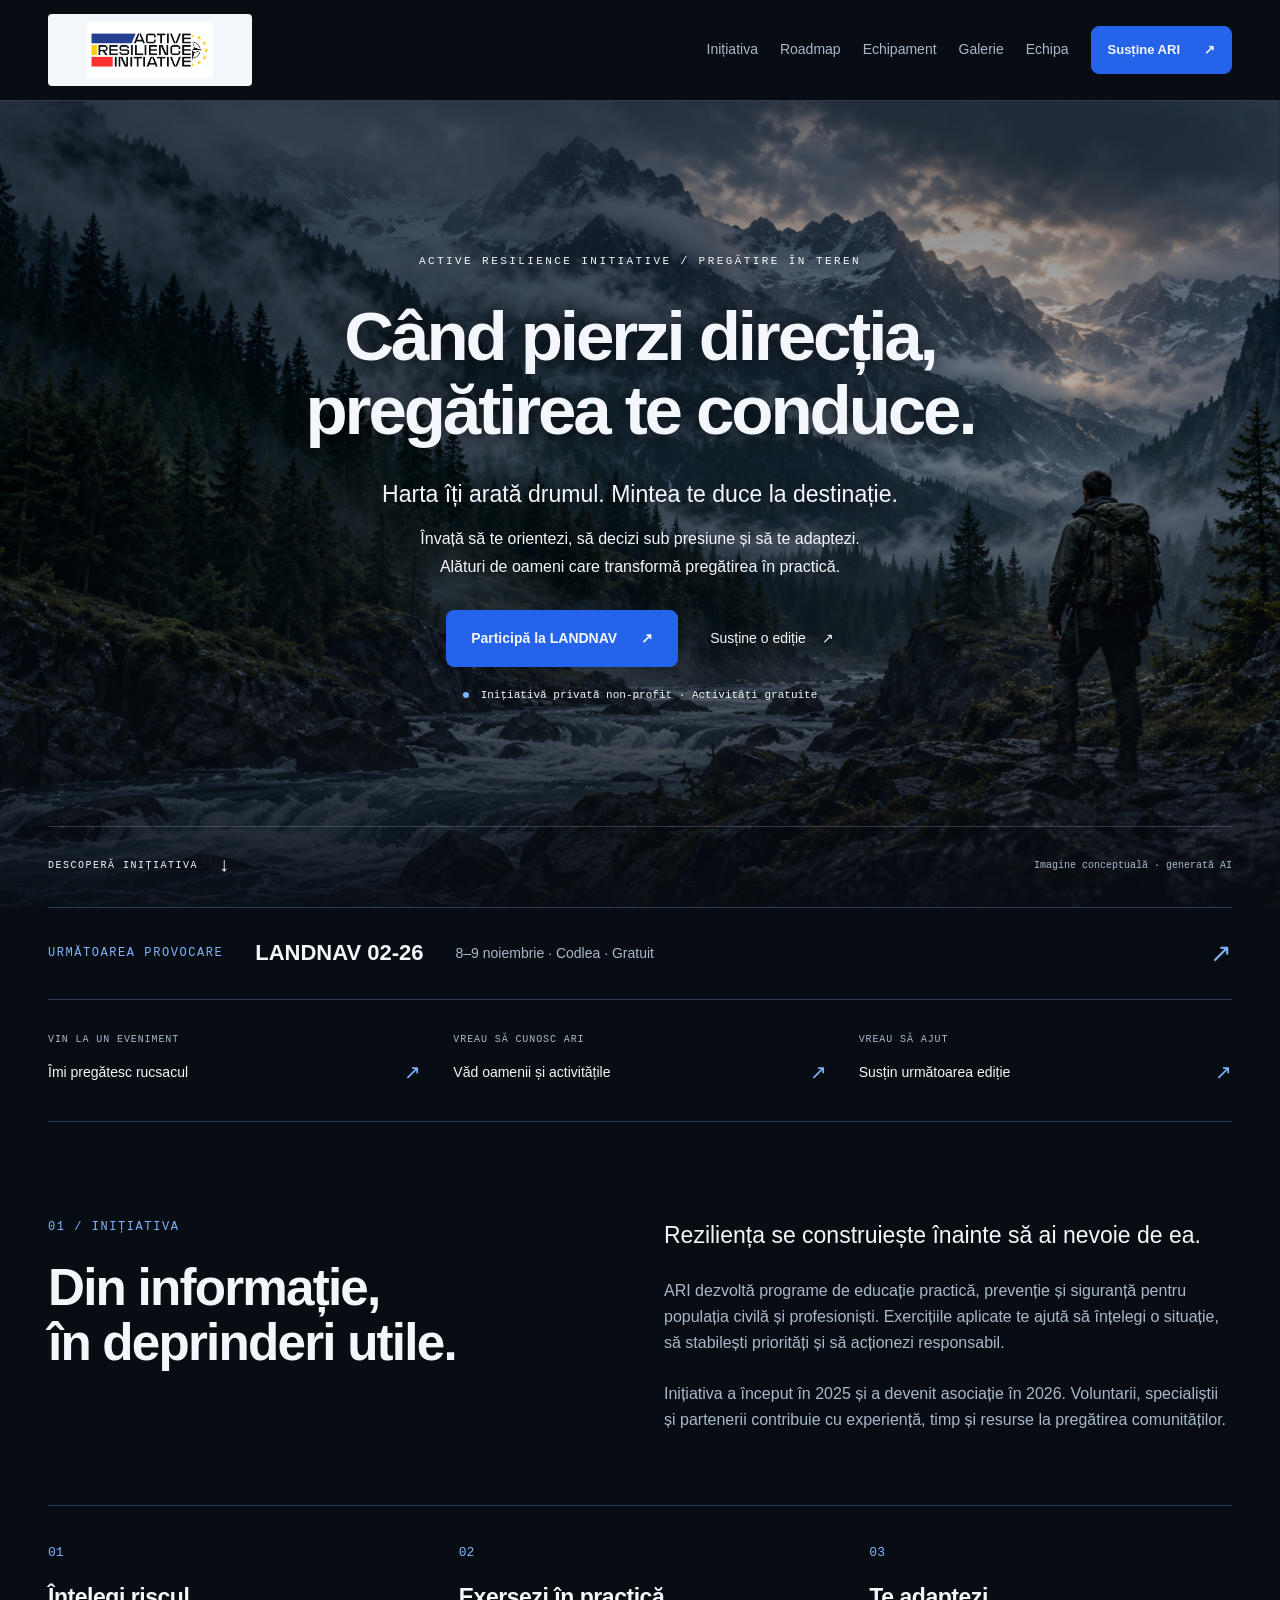
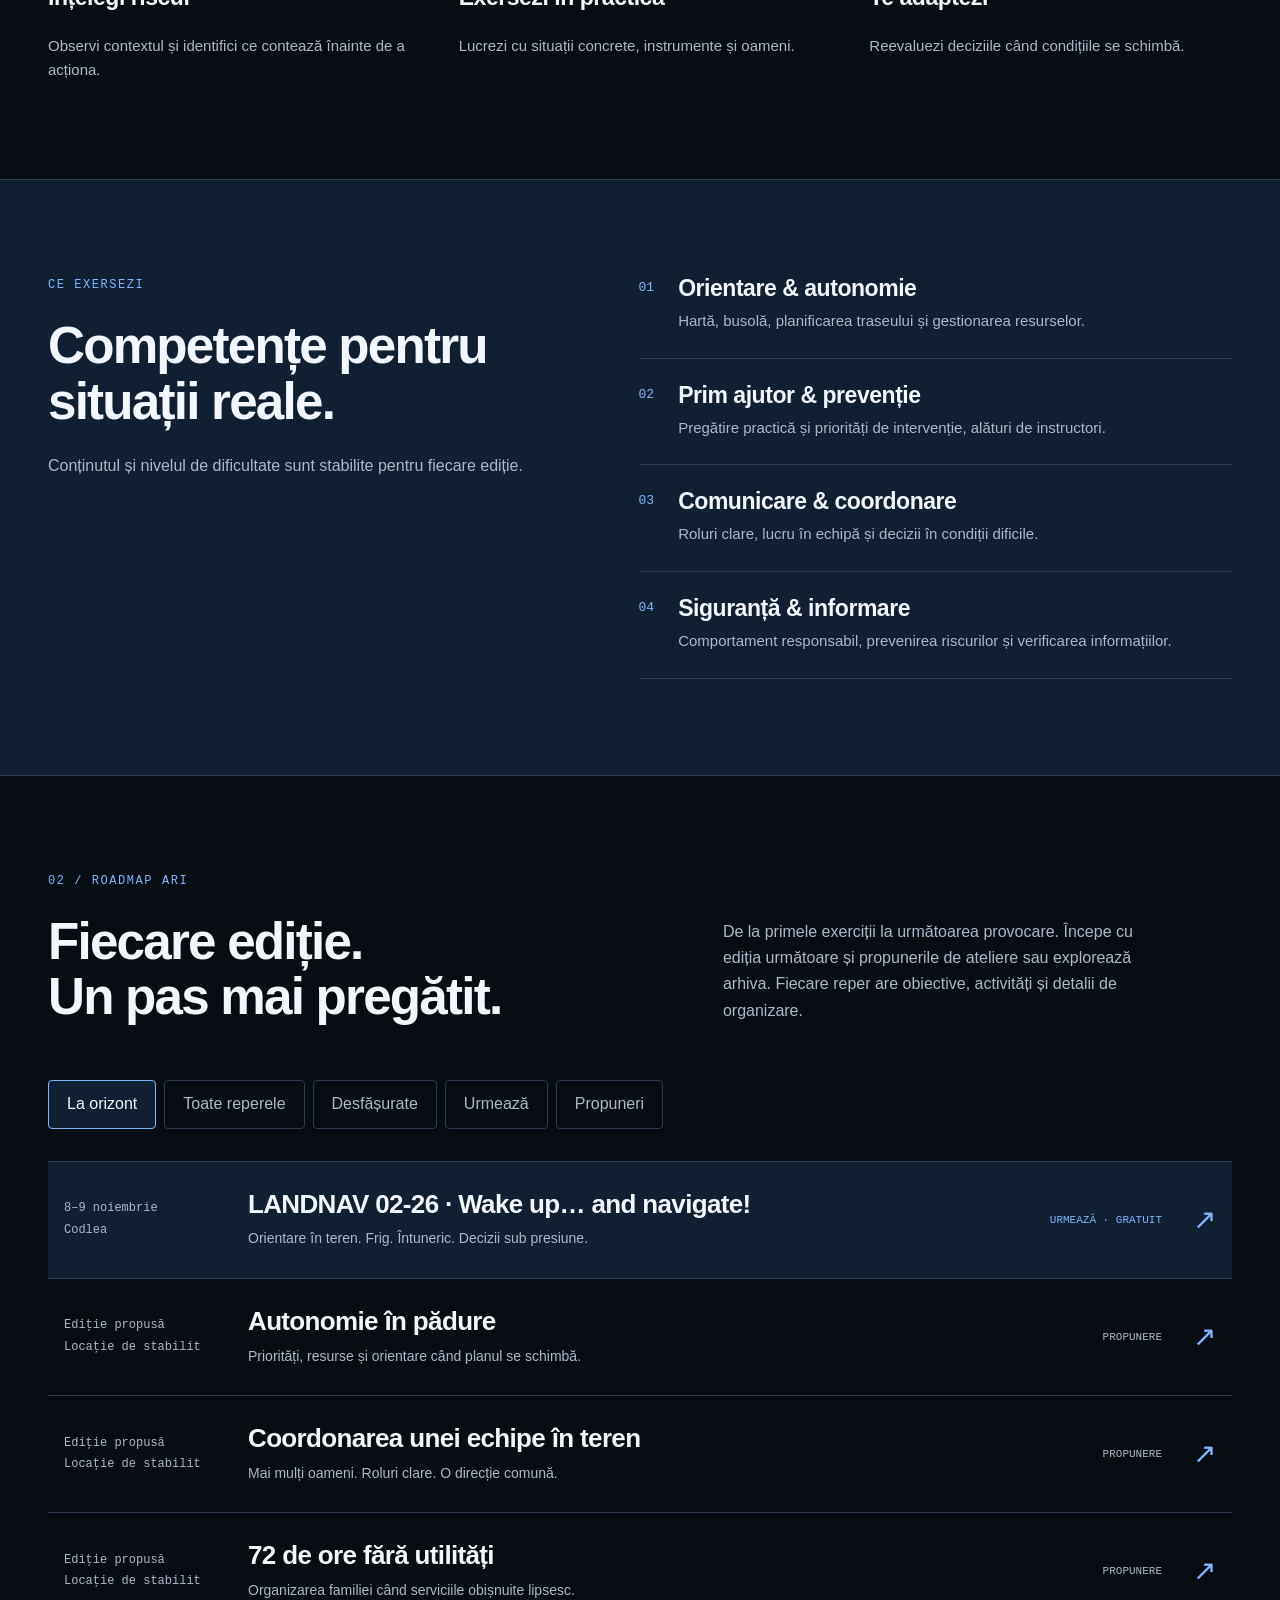
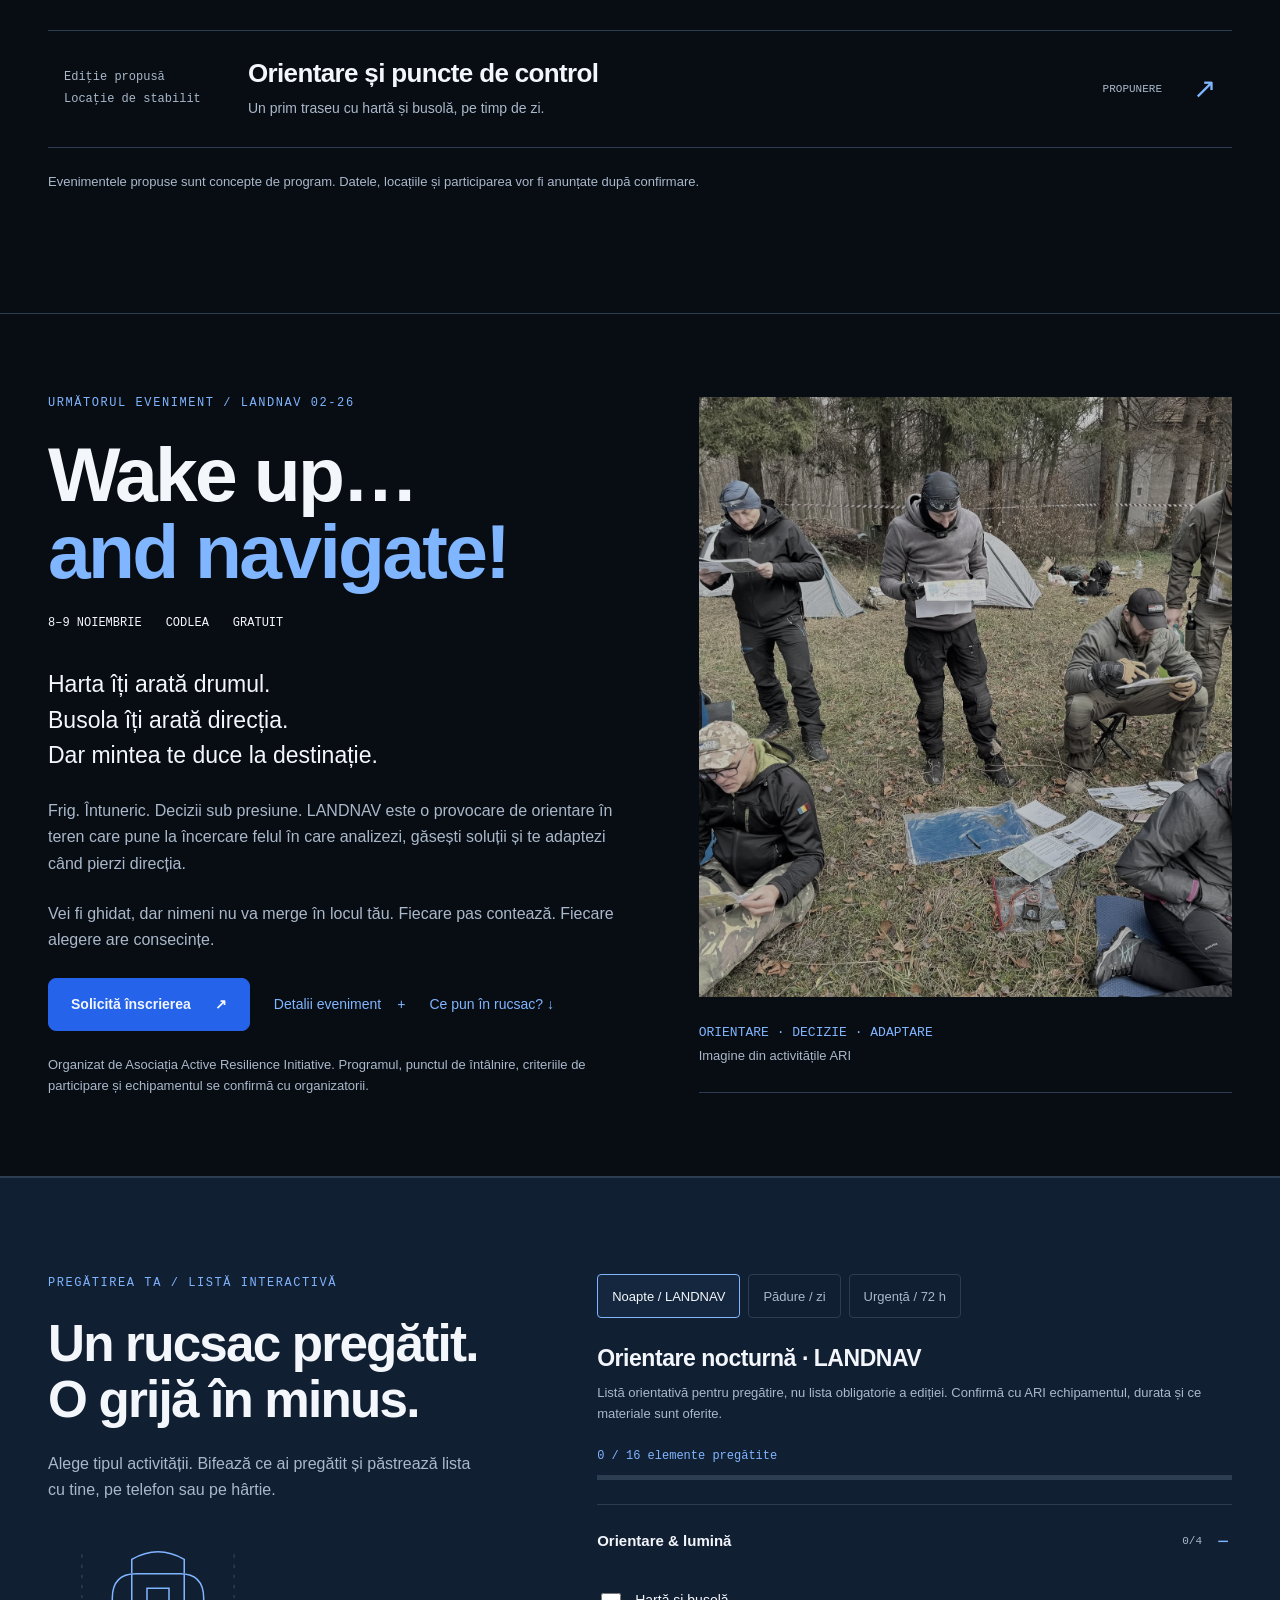
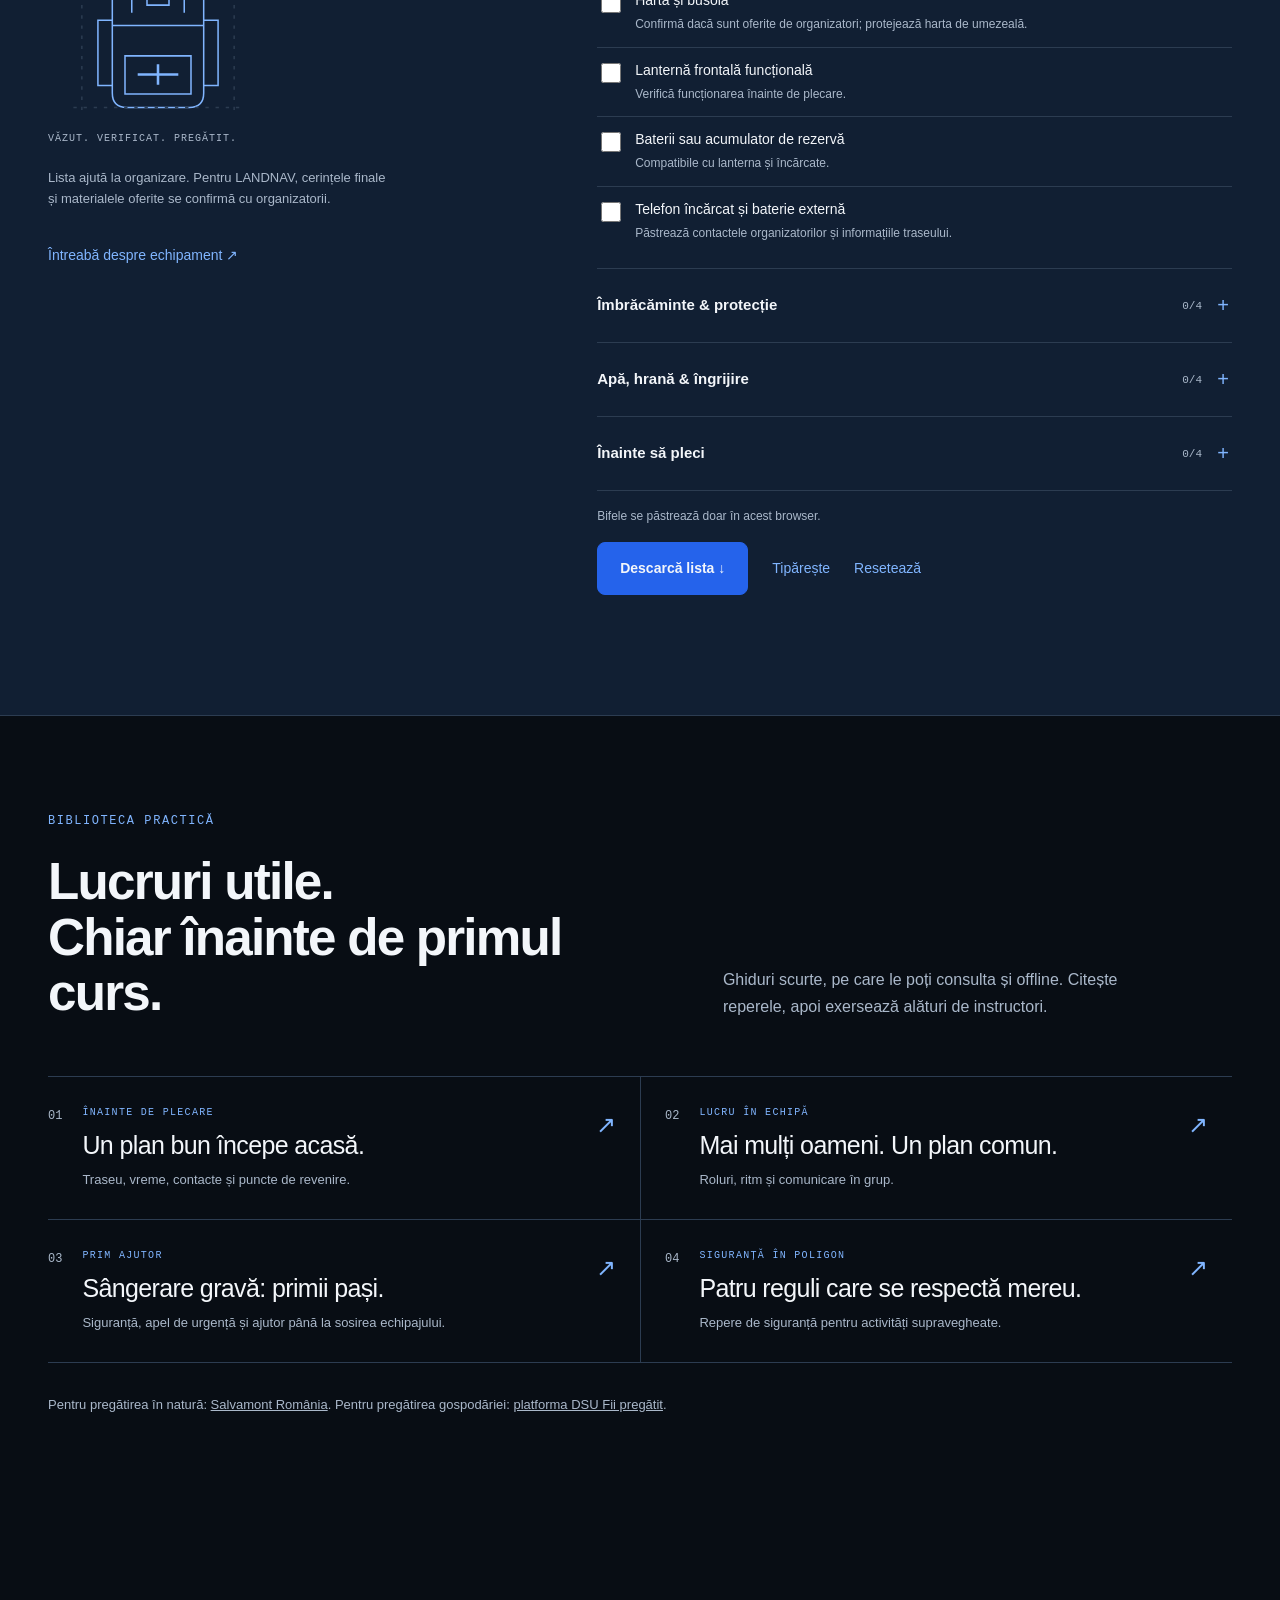
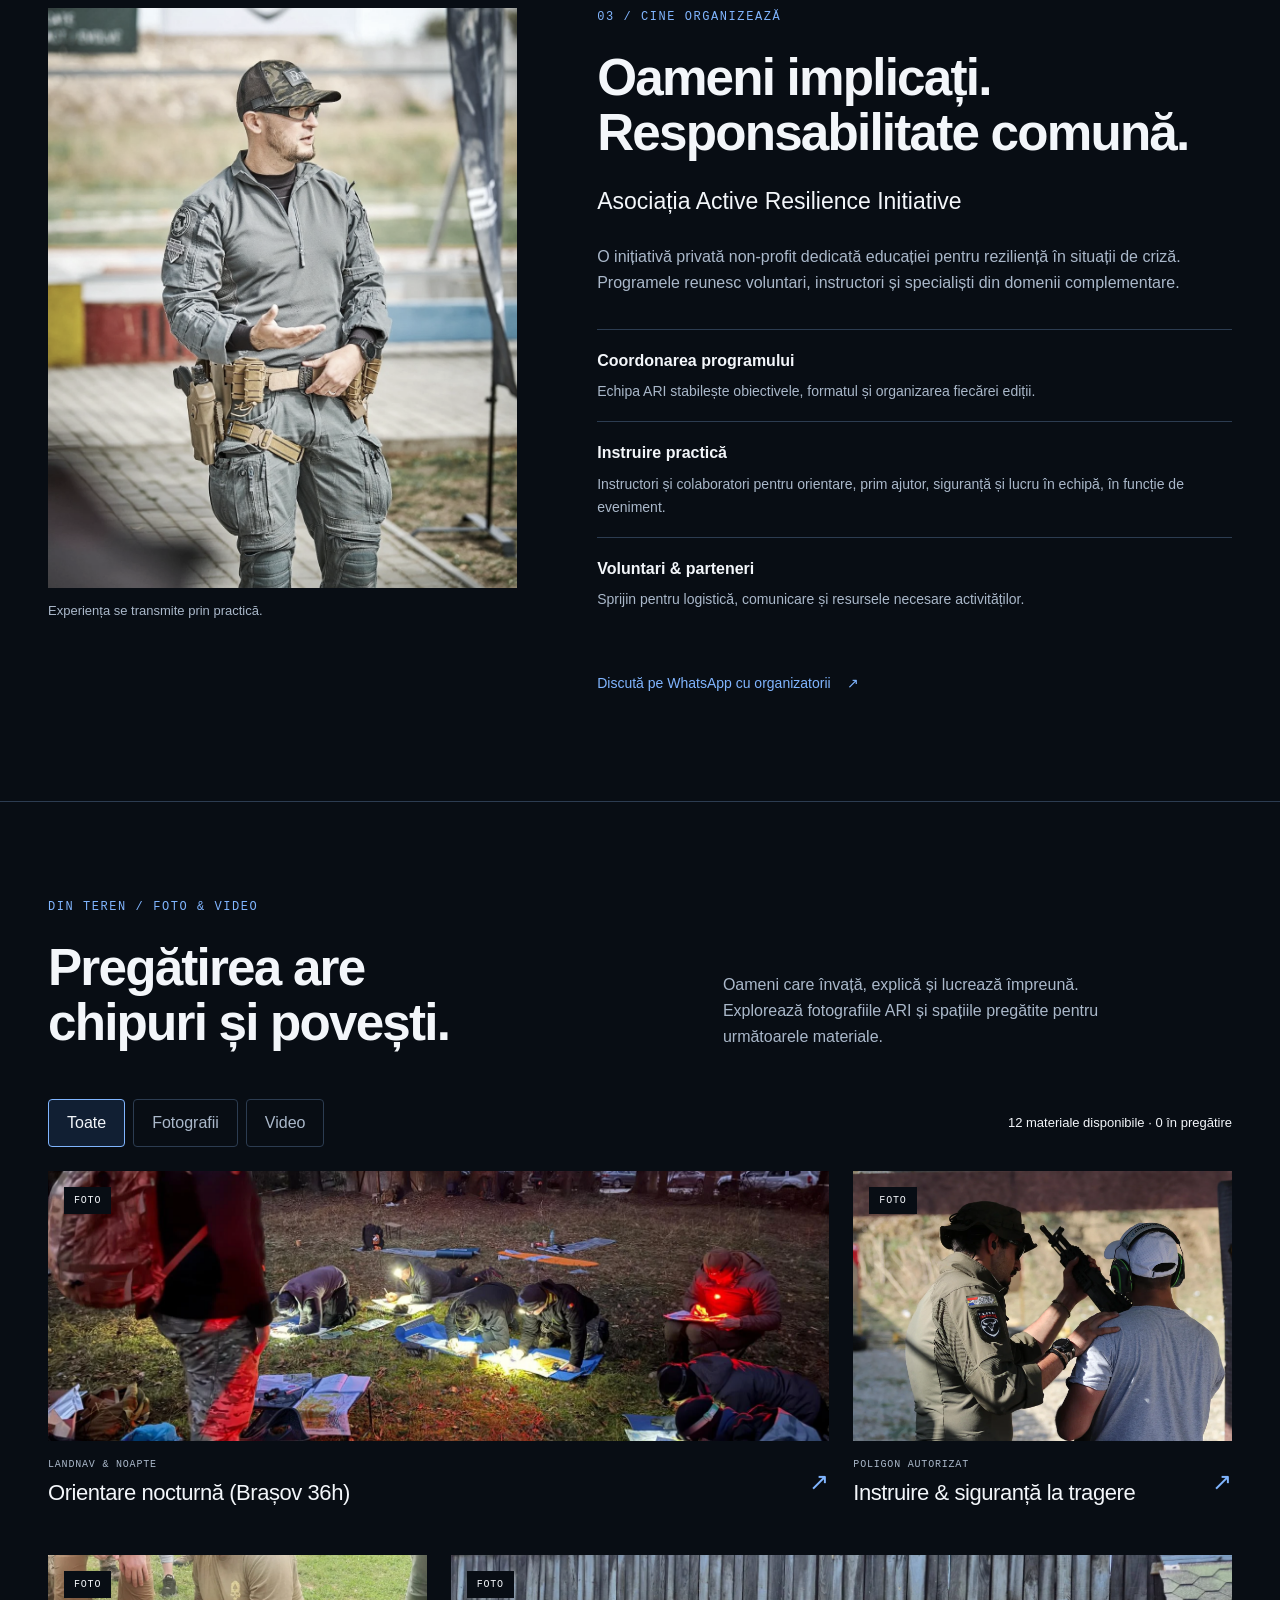
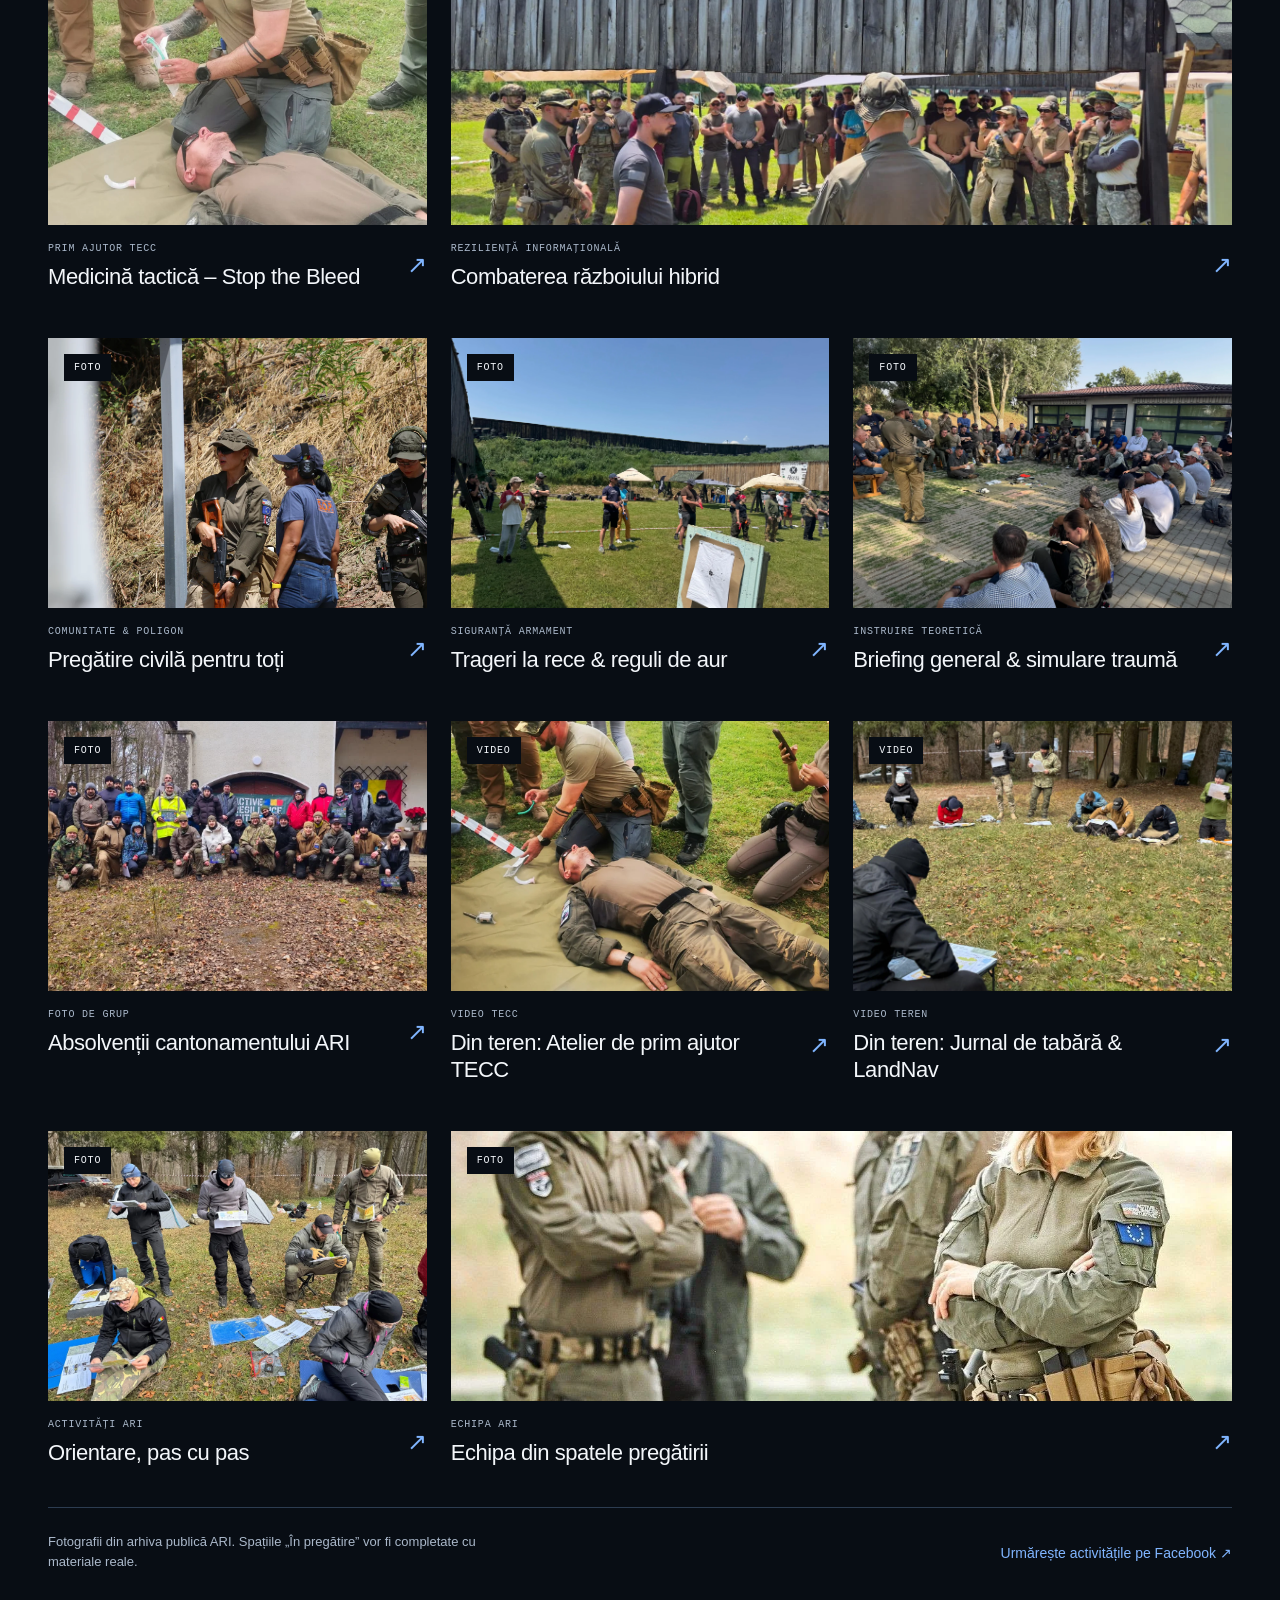
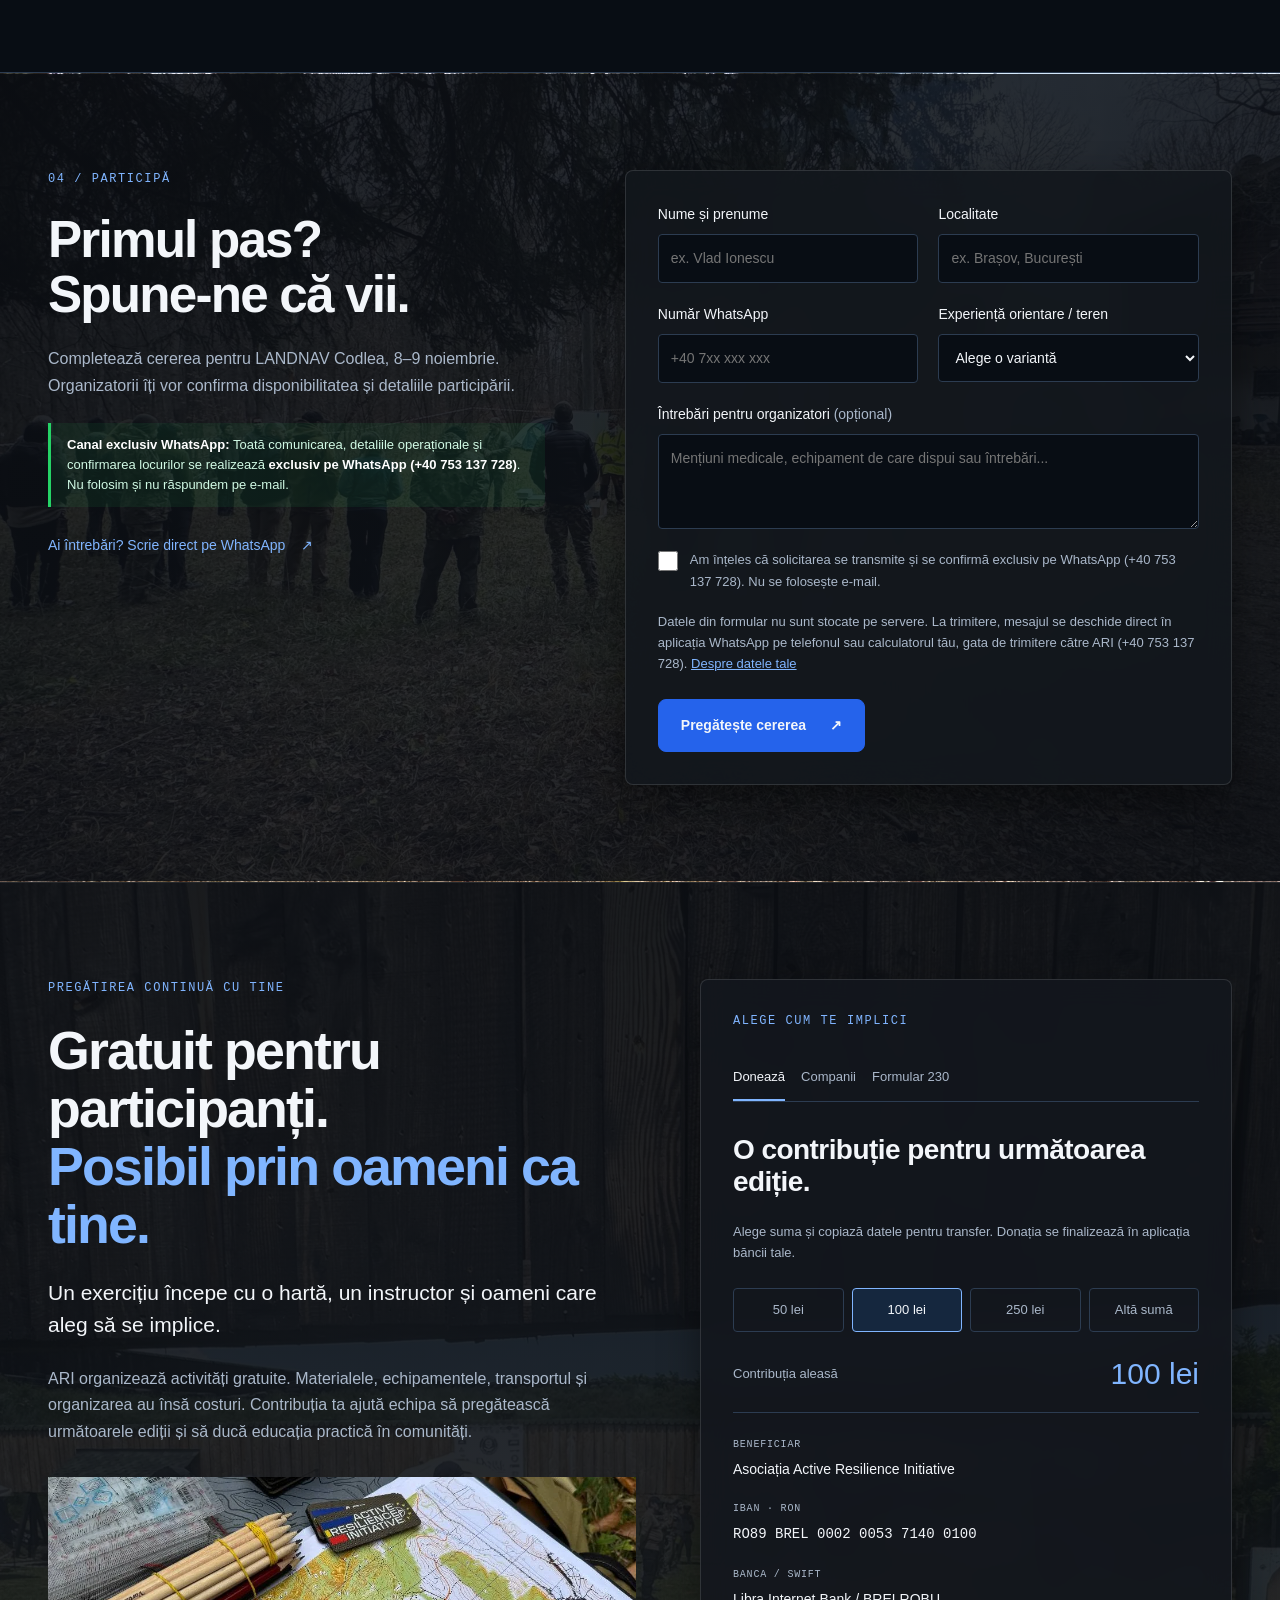
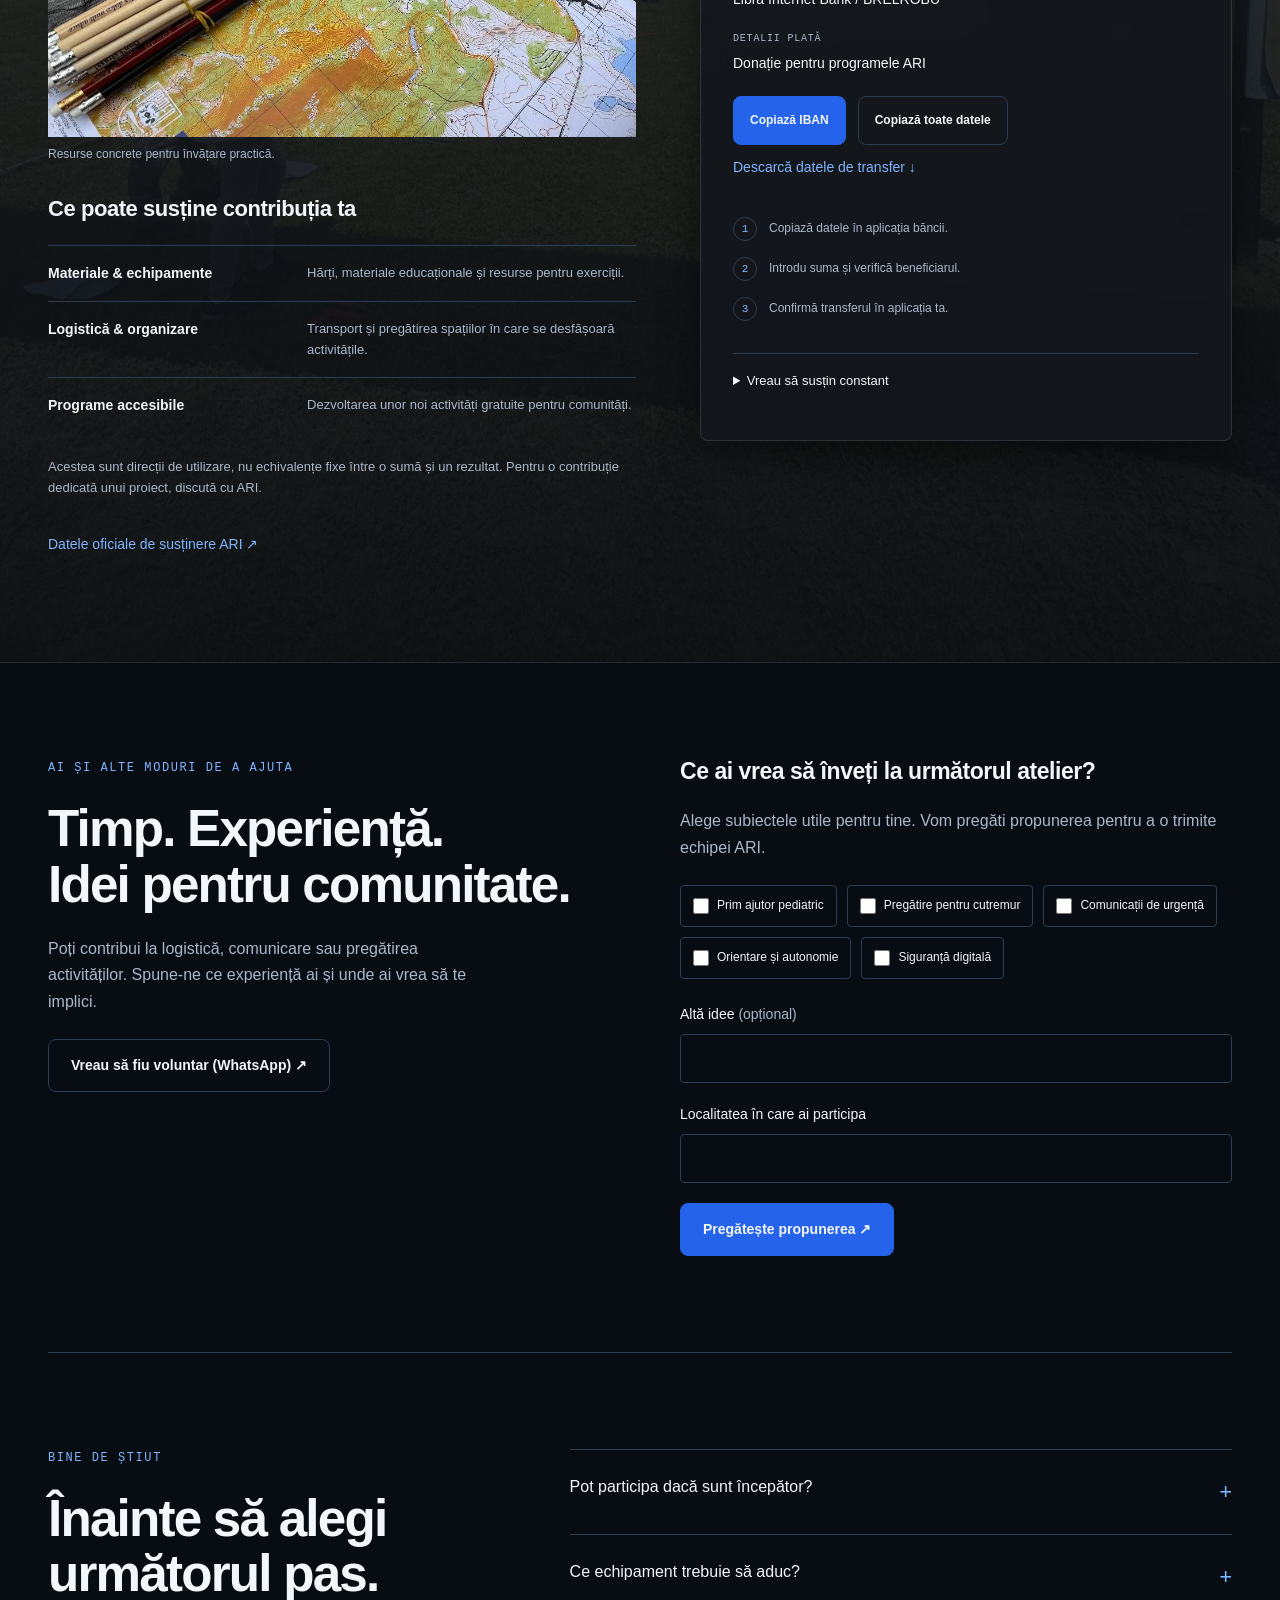
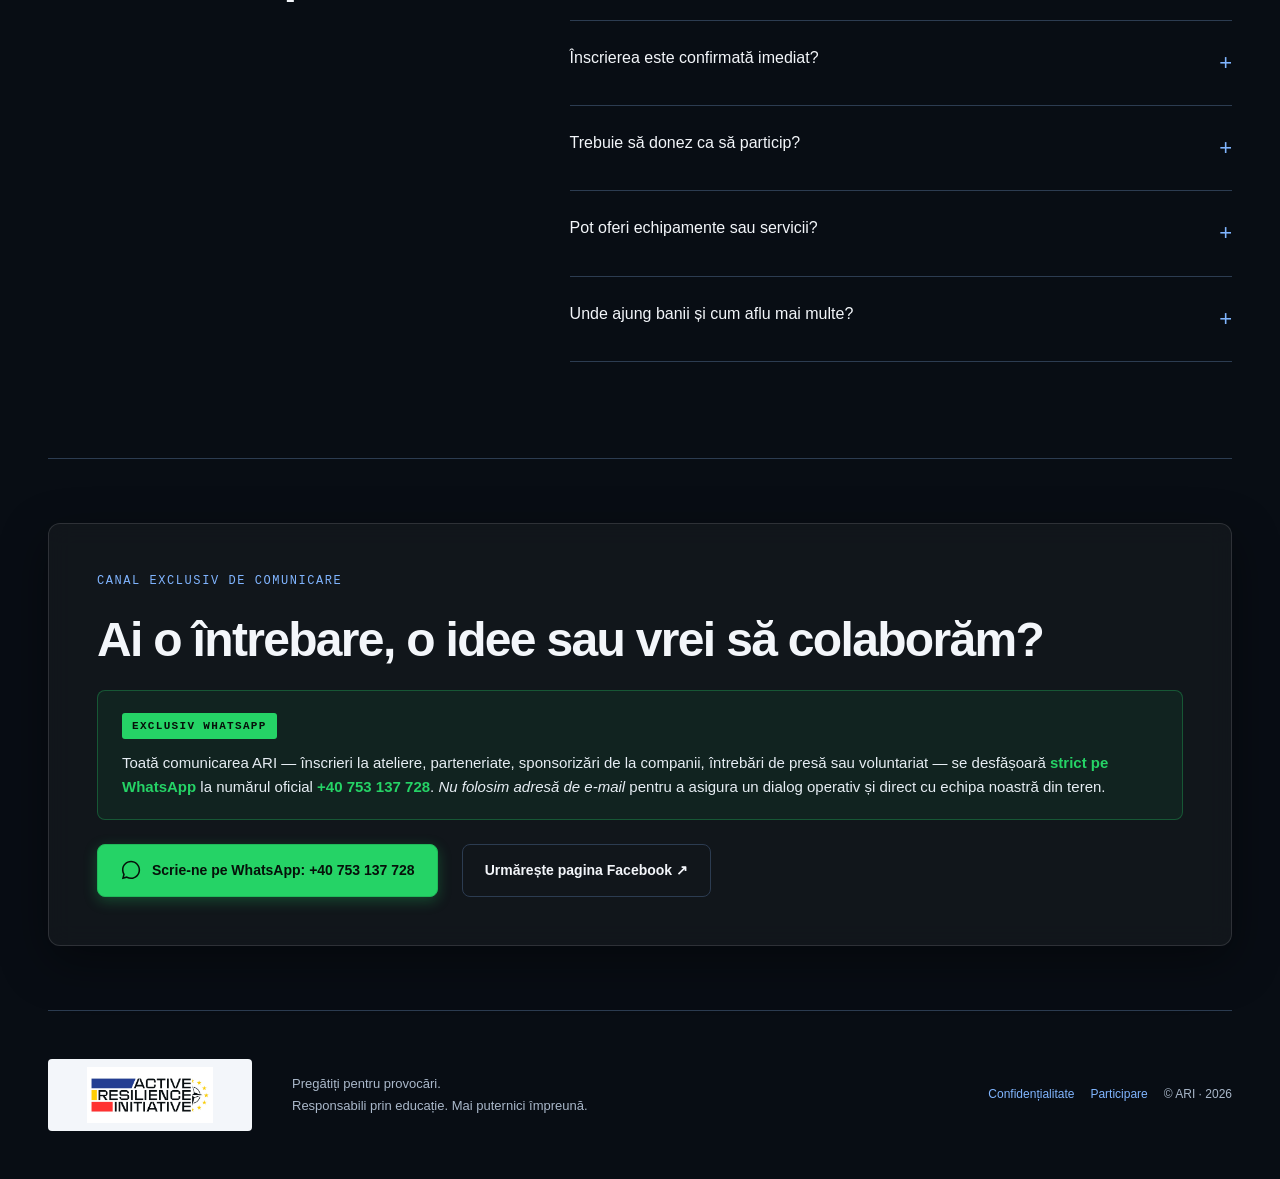
==== commit b26fb308: "feat: canal exclusiv comunicare WhatsApp si fundaluri atmosferice pentru sectiunile Inscriere si Sus" ====
--- a/index.html
+++ b/index.html
@@ -288,8 +288,7 @@
 <dd>Sprijin pentru logistică, comunicare și resursele necesare activităților.</dd>
 </div>
 </dl>
-<a class="text-link" href="mailto:contact@ariromania.ro?subject=Colaborare%20ARI">Discută cu organizatorii <span aria-hidden="true">↗</span>
-</a>
+<a class="text-link" href="https://wa.me/40753137728?text=Bun%C4%83%20ziua!%20A%C8%99%20dori%20s%C4%83%20discut%20cu%20organizatorii%20ARI%20despre%20o%20colaborare." target="_blank" rel="noopener noreferrer">Discută pe WhatsApp cu organizatorii <span aria-hidden="true">↗</span></a>
 </div>
 </section>
 
@@ -325,49 +324,50 @@
 <p class="eyebrow">04 / PARTICIPĂ</p>
 <h2>Primul pas?<br>Spune-ne că vii.</h2>
 <p>Completează cererea pentru LANDNAV Codlea, 8–9 noiembrie. Organizatorii îți vor confirma disponibilitatea și detaliile participării.</p>
-<p>După completare, alegi WhatsApp sau e-mail și trimiți tu mesajul pregătit. Completarea formularului nu rezervă automat un loc.</p>
-<a class="text-link" href="https://wa.me/40753137728?text=Bun%C4%83!%20A%C8%99%20dori%20detalii%20despre%20LANDNAV%20Codlea%2C%208%E2%80%939%20noiembrie." target="_blank" rel="noopener noreferrer">Ai întrebări? Scrie pe WhatsApp <span aria-hidden="true">↗</span>
-</a>
+<div class="communication-notice">
+<strong>Canal exclusiv WhatsApp:</strong> Toată comunicarea, detaliile operaționale și confirmarea locurilor se realizează <strong>exclusiv pe WhatsApp (+40 753 137 728)</strong>. Nu folosim și nu răspundem pe e-mail.
+</div>
+<a class="text-link" href="https://wa.me/40753137728?text=Bun%C4%83!%20A%C8%99%20dori%20detalii%20despre%20LANDNAV%20Codlea%2C%208%E2%80%939%20noiembrie." target="_blank" rel="noopener noreferrer">Ai întrebări? Scrie direct pe WhatsApp <span aria-hidden="true">↗</span></a>
 </div>
 <form id="registration-form">
 <div class="form-grid">
-<label>Nume și prenume<input name="name" autocomplete="name" required maxlength="100">
-</label>
-<label>Localitate<input name="city" autocomplete="address-level2" required maxlength="100">
-</label>
-<label>Adresă de e-mail <span class="optional">(opțional)</span><input name="email" type="email" autocomplete="email" maxlength="150">
-</label>
-<label>Telefon<input name="phone" type="tel" autocomplete="tel" required maxlength="30" pattern="[+0-9 ()\-]{7,30}">
-</label>
-</div>
-<label>Experiență de orientare<select name="experience" required>
+<label>Nume și prenume<input name="name" autocomplete="name" required maxlength="100" placeholder="ex. Vlad Ionescu">
+</label>
+<label>Localitate<input name="city" autocomplete="address-level2" required maxlength="100" placeholder="ex. Brașov, București">
+</label>
+<label>Număr WhatsApp<input name="phone" type="tel" autocomplete="tel" required maxlength="30" pattern="[+0-9 ()\-]{7,30}" placeholder="+40 7xx xxx xxx">
+</label>
+<label>Experiență orientare / teren<select name="experience" required>
 <option value="">Alege o variantă</option>
 <option>Prima experiență</option>
 <option>Am participat ocazional</option>
 <option>Am experiență în teren</option>
 </select>
 </label>
+</div>
 <label>Întrebări pentru organizatori <span class="optional">(opțional)</span>
-<textarea name="message" rows="3" maxlength="1000">
+<textarea name="message" rows="3" maxlength="1000" placeholder="Mențiuni medicale, echipament de care dispui sau întrebări...">
 </textarea>
 </label>
 <label class="check">
 <input type="checkbox" required>
-<span>Am înțeles că solicitarea se trimite prin canalul ales și că participarea trebuie confirmată de organizatori.</span>
-</label>
-<p class="caption">Datele formularului nu sunt salvate. Deschiderea WhatsApp transmite mesajul pregătit către acest serviciu; ARI îl primește după ce îl trimiți. <button class="inline-link" type="button" data-info="privacy">Despre datele tale</button>
+<span>Am înțeles că solicitarea se transmite și se confirmă exclusiv pe WhatsApp (+40 753 137 728). Nu se folosește e-mail.</span>
+</label>
+<p class="caption">Datele din formular nu sunt stocate pe servere. La trimitere, mesajul se deschide direct în aplicația WhatsApp pe telefonul sau calculatorul tău, gata de trimitere către ARI (+40 753 137 728). <button class="inline-link" type="button" data-info="privacy">Despre datele tale</button>
 </p>
 <button class="button" type="submit">Pregătește cererea <span aria-hidden="true">↗</span>
 </button>
 <div id="request-preview" hidden aria-live="polite">
-<h3>Cererea este pregătită</h3>
-<p>Verifică mesajul și alege cum îl trimiți. Înscrierea va fi confirmată de ARI.</p>
+<h3>Cererea ta este gata de trimitere</h3>
+<p>Verifică mesajul și apasă butonul WhatsApp pentru a trimite cererea către instructorii ARI (+40 753 137 728):</p>
 <pre id="request-text">
 </pre>
 <div class="actions">
-<a id="send-whatsapp" class="button" target="_blank" rel="noopener noreferrer">Deschide WhatsApp</a>
-<a id="send-email" class="button secondary">Deschide e-mail</a>
-<button id="copy-request" class="text-link" type="button">Copiază mesajul</button>
+<a id="send-whatsapp" class="button primary-whatsapp" target="_blank" rel="noopener noreferrer">
+  <svg class="icon-inline" width="18" height="18" viewBox="0 0 24 24" fill="currentColor" aria-hidden="true"><path d="M12.04 2C6.58 2 2.13 6.45 2.13 11.91C2.13 13.66 2.59 15.36 3.45 16.86L2.05 22L7.3 20.62C8.75 21.41 10.38 21.83 12.04 21.83C17.5 21.83 21.95 17.38 21.95 11.92C21.95 9.27 20.92 6.78 19.05 4.91C17.18 3.03 14.69 2 12.04 2M12.05 3.67C14.25 3.67 16.31 4.53 17.87 6.09C19.42 7.65 20.28 9.72 20.28 11.92C20.28 16.46 16.58 20.15 12.04 20.15C10.56 20.15 9.11 19.76 7.85 19L7.55 18.83L4.43 19.65L5.26 16.61L5.06 16.29C4.24 14.99 3.81 13.47 3.81 11.91C3.81 7.37 7.5 3.67 12.05 3.67Z"/></svg>
+  Trimite cererea pe WhatsApp
+</a>
+<button id="copy-request" class="button secondary" type="button">Copiază mesajul</button>
 </div>
 <p id="copy-status" role="status">
 </p>
@@ -479,14 +479,14 @@
 <li>Discutăm nevoile și proiectul potrivit.</li>
 <li>Solicită documentele și condițiile colaborării.</li>
 </ul>
-<a class="button" href="mailto:contact@ariromania.ro?subject=Sponsorizare%20ARI&body=Bun%C4%83%20ziua%2C%0A%0ACompania%3A%20%0APersoana%20de%20contact%3A%20%0ATipul%20sprijinului%3A%20%0AProiectul%20vizat%3A%20%0A%0AV%C4%83%20rog%20s%C4%83%20ne%20transmite%C8%9Bi%20necesarul%20%C8%99i%20documentele%20pentru%20colaborare.">Discută o sponsorizare ↗</a>
-<p class="caption">Pentru condițiile fiscale aplicabile companiei tale, consultă persoana care se ocupă de contabilitate.</p>
+<a class="button primary-whatsapp" href="https://wa.me/40753137728?text=Bun%C4%83%20ziua!%20Reprezint%20o%20companie%20%C8%99i%20a%C8%99%20dori%20s%C4%83%20discut%C4%83m%20pe%20WhatsApp%20despre%20o%20sponsorizare%20%2F%20parteneriat%20cu%20ARI.%0A%0ACompania%3A%20%0APersoana%20de%20contact%3A%20%0ATipul%20sprijinului%3A%20" target="_blank" rel="noopener noreferrer">Discută sponsorizarea pe WhatsApp ↗</a>
+<p class="caption">Toată comunicarea de parteneriat se desfășoară exclusiv pe WhatsApp (+40 753 137 728). Nu folosim e-mail.</p>
 </div>
     <div id="panel-tax" role="tabpanel" aria-labelledby="tab-tax" tabindex="0" hidden>
 <p class="tax-number" aria-hidden="true">230</p>
 <h3>Solicită formularul și detaliile campaniei curente.</h3>
 <p>Dacă dorești să susții ARI prin redirecționarea a până la 3,5% din impozitul anual pe veniturile din salarii și asimilate salariilor, cere echipei formularul cu datele asociației și informațiile aplicabile situației tale.</p>
-<a class="button" href="mailto:contact@ariromania.ro?subject=Formular%20230%20ARI&body=Bun%C4%83%20ziua%2C%0A%0ADoresc%20s%C4%83%20sus%C8%9Bin%20ARI.%20V%C4%83%20rog%20s%C4%83%20%C3%AEmi%20trimite%C8%9Bi%20formularul%20230%20%C8%99i%20detaliile%20campaniei%20curente%3A%20eligibilitate%2C%20termen%20%C8%99i%20modalitate%20de%20depunere.%0A%0AMul%C8%9Bumesc!">Cere formularul ARI ↗</a>
+<a class="button primary-whatsapp" href="https://wa.me/40753137728?text=Bun%C4%83%20ziua!%20Doresc%20s%C4%83%20sus%C8%9Bin%20ARI%20prin%20redirec%C8%9Bionarea%20a%203%2C5%25%20din%20impozit%20(Formular%20230).%20V%C4%83%20rog%20s%C4%83%20%C3%AEmi%20trimite%C8%9Bi%20formularul%20%C8%99i%20detaliile%20campaniei.%20Mul%C8%9Bumesc!" target="_blank" rel="noopener noreferrer">Cere Formularul 230 pe WhatsApp ↗</a>
 <p class="caption">Eligibilitatea, termenul și modalitatea de depunere trebuie confirmate pentru anul fiscal relevant. <a href="https://static.anaf.ro/static/10/Anaf/Declaratii_R/230.html" target="_blank" rel="noopener noreferrer">Informații ANAF despre formularul 230</a>.</p>
 </div>
   </div>
@@ -497,7 +497,7 @@
 <p class="eyebrow">AI ȘI ALTE MODURI DE A AJUTA</p>
 <h2>Timp. Experiență.<br>Idei pentru comunitate.</h2>
 <p>Poți contribui la logistică, comunicare sau pregătirea activităților. Spune-ne ce experiență ai și unde ai vrea să te implici.</p>
-<a class="button secondary" href="mailto:contact@ariromania.ro?subject=Voluntariat%20ARI">Vreau să fiu voluntar ↗</a>
+<a class="button secondary" href="https://wa.me/40753137728?text=Bun%C4%83%20ziua!%20A%C8%99%20dori%20s%C4%83%20m%C4%83%20al%C4%83tur%20ca%20voluntar%20ARI.%0A%0ANume%3A%20%0AExperien%C8%9Ba%20mea%3A%20%0ADomeniu%20(logistic%C4%83%20%2F%20medical%20%2F%20promovare%20%2F%20teren)%3A%20" target="_blank" rel="noopener noreferrer">Vreau să fiu voluntar (WhatsApp) ↗</a>
 </div>
 <form id="topic-form">
 <h3>Ce ai vrea să înveți la următorul atelier?</h3>
@@ -527,8 +527,7 @@
 <pre id="topic-message">
 </pre>
 <div class="actions">
-<a class="text-link" id="topic-whatsapp" target="_blank" rel="noopener noreferrer">WhatsApp ↗</a>
-<a class="text-link" id="topic-email">E-mail ↗</a>
+<a class="button primary-whatsapp" id="topic-whatsapp" target="_blank" rel="noopener noreferrer">Trimite propunerea pe WhatsApp</a>
 </div>
 </div>
 </form>
@@ -550,7 +549,7 @@
 </details>
 <details>
 <summary>Înscrierea este confirmată imediat?</summary>
-<p>Nu. Formularul pregătește o cerere pe care o trimiți prin WhatsApp sau e-mail. Echipa ARI confirmă disponibilitatea și condițiile participării.</p>
+<p>Nu. Formularul pregătește o cerere pe care o trimiți <strong>exclusiv pe WhatsApp (+40 753 137 728)</strong>. <em>Nu folosim și nu verificăm e-mailul pentru înscrieri sau întrebări</em>, pentru a asigura operativitate maximă. Echipa ARI confirmă disponibilitatea locului și detaliile participării pe WhatsApp.</p>
 </details>
 <details>
 <summary>Trebuie să donez ca să particip?</summary>
@@ -563,17 +562,25 @@
 <details>
 <summary>Unde ajung banii și cum aflu mai multe?</summary>
 <p>Transferul se face în contul Asociației Active Resilience Initiative. Pagina oficială menționează materiale educaționale, echipamente, transport, logistică și organizare. Pentru documente sau utilizarea într-un proiect anume, contactează echipa.</p>
-<a href="mailto:contact@ariromania.ro?subject=Informa%C8%9Bii%20despre%20sus%C8%9Binerea%20ARI" class="text-link">Cere detalii despre susținere ↗</a>
+<a href="https://wa.me/40753137728?text=Bun%C4%83%20ziua!%20A%C8%99%20dori%20mai%20multe%20informa%C8%9Bii%20despre%20cum%20pot%20sus%C8%9Bine%20activit%C4%83%C8%9Bile%20ARI." target="_blank" rel="noopener noreferrer" class="text-link">Cere detalii pe WhatsApp (+40 753 137 728) ↗</a>
 </details>
 </div>
 </section>
 <section class="contact wrap" id="contact">
-<p class="eyebrow">RĂMÂNEM ÎN LEGĂTURĂ</p>
-<h2>Ai o întrebare sau o idee?</h2>
+<div class="contact-box">
+<p class="eyebrow">CANAL EXCLUSIV DE COMUNICARE</p>
+<h2>Ai o întrebare, o idee sau vrei să colaborăm?</h2>
+<div class="contact-alert">
+<span class="contact-alert-badge">EXCLUSIV WHATSAPP</span>
+<p>Toată comunicarea ARI — înscrieri la ateliere, parteneriate, sponsorizări de la companii, întrebări de presă sau voluntariat — se desfășoară <strong>strict pe WhatsApp</strong> la numărul oficial <strong>+40 753 137 728</strong>. <em>Nu folosim adresă de e-mail</em> pentru a asigura un dialog operativ și direct cu echipa noastră din teren.</p>
+</div>
 <div class="actions">
-<a class="button" href="mailto:contact@ariromania.ro">contact@ariromania.ro ↗</a>
-<a class="text-link" href="https://wa.me/40753137728" target="_blank" rel="noopener noreferrer">WhatsApp ↗</a>
-<a class="text-link" href="https://www.facebook.com/profile.php?id=61577849437974" target="_blank" rel="noopener noreferrer">Facebook ARI ↗</a>
+<a class="button primary-whatsapp" href="https://wa.me/40753137728" target="_blank" rel="noopener noreferrer">
+  <svg class="icon-inline" width="22" height="22" viewBox="0 0 24 24" fill="currentColor" aria-hidden="true"><path d="M12.04 2C6.58 2 2.13 6.45 2.13 11.91C2.13 13.66 2.59 15.36 3.45 16.86L2.05 22L7.3 20.62C8.75 21.41 10.38 21.83 12.04 21.83C17.5 21.83 21.95 17.38 21.95 11.92C21.95 9.27 20.92 6.78 19.05 4.91C17.18 3.03 14.69 2 12.04 2M12.05 3.67C14.25 3.67 16.31 4.53 17.87 6.09C19.42 7.65 20.28 9.72 20.28 11.92C20.28 16.46 16.58 20.15 12.04 20.15C10.56 20.15 9.11 19.76 7.85 19L7.55 18.83L4.43 19.65L5.26 16.61L5.06 16.29C4.24 14.99 3.81 13.47 3.81 11.91C3.81 7.37 7.5 3.67 12.05 3.67Z"/></svg>
+  Scrie-ne pe WhatsApp: +40 753 137 728
+</a>
+<a class="button secondary" href="https://www.facebook.com/profile.php?id=61577849437974" target="_blank" rel="noopener noreferrer">Urmărește pagina Facebook ↗</a>
+</div>
 </div>
 </section>
 </main>
--- a/assets/css/experience.css
+++ b/assets/css/experience.css
@@ -281,3 +281,150 @@
   .donation-story>.caption { order:4; }
   .donation-story>.text-link { order:5; }
 }
+
+
+/* ==========================================================================
+   Section Backgrounds & WhatsApp Exclusive Channel Styling
+   ========================================================================== */
+
+/* 1. Registration Band: Codlea Mountain Forest Camp Background */
+.registration-band {
+  position: relative;
+  background-color: #0b0e13 !important;
+  background-image: 
+    linear-gradient(135deg, rgba(11, 14, 19, 0.93) 0%, rgba(13, 17, 23, 0.88) 50%, rgba(11, 14, 19, 0.96) 100%),
+    url('../images/bg-registration-forest.webp') !important;
+  background-size: cover !important;
+  background-position: center !important;
+  background-repeat: no-repeat !important;
+  border-block: 1px solid rgba(255, 255, 255, 0.1) !important;
+}
+
+.registration form {
+  background: rgba(19, 23, 29, 0.88) !important;
+  backdrop-filter: blur(14px) !important;
+  -webkit-backdrop-filter: blur(14px) !important;
+  border: 1px solid rgba(255, 255, 255, 0.12) !important;
+  border-radius: 8px !important;
+  padding: 32px !important;
+  box-shadow: 0 16px 40px rgba(0, 0, 0, 0.45) !important;
+}
+
+@media (max-width: 768px) {
+  .registration form {
+    padding: 20px 16px !important;
+  }
+}
+
+/* 2. Donation / Support Band: Outdoor Range Training Ground Background */
+.donation-band {
+  position: relative;
+  background-color: #0b0e13 !important;
+  background-image: 
+    linear-gradient(180deg, rgba(11, 14, 19, 0.94) 0%, rgba(13, 17, 23, 0.89) 50%, rgba(11, 14, 19, 0.97) 100%),
+    url('../images/bg-support-range.webp') !important;
+  background-size: cover !important;
+  background-position: center 35% !important;
+  background-repeat: no-repeat !important;
+  border-block: 1px solid rgba(255, 255, 255, 0.1) !important;
+}
+
+.donation-panel {
+  background: rgba(19, 23, 29, 0.90) !important;
+  backdrop-filter: blur(14px) !important;
+  -webkit-backdrop-filter: blur(14px) !important;
+  border: 1px solid rgba(255, 255, 255, 0.12) !important;
+  box-shadow: 0 16px 40px rgba(0, 0, 0, 0.45) !important;
+}
+
+/* WhatsApp Exclusivity & High Visibility Styling */
+.primary-whatsapp {
+  background: #25D366 !important;
+  color: #06110a !important;
+  font-weight: 700 !important;
+  border: 1px solid #20ba5a !important;
+  display: inline-flex !important;
+  align-items: center !important;
+  justify-content: center !important;
+  gap: 10px !important;
+  text-decoration: none !important;
+  box-shadow: 0 4px 14px rgba(37, 211, 102, 0.28) !important;
+  transition: transform 0.15s ease, box-shadow 0.15s ease, background-color 0.15s ease !important;
+}
+
+.primary-whatsapp:hover,
+.primary-whatsapp:focus-visible {
+  background: #20ba5a !important;
+  color: #06110a !important;
+  transform: translateY(-2px) !important;
+  box-shadow: 0 6px 20px rgba(37, 211, 102, 0.42) !important;
+}
+
+.icon-inline {
+  display: inline-block;
+  vertical-align: middle;
+  flex-shrink: 0;
+}
+
+.communication-notice {
+  background: rgba(37, 211, 102, 0.08);
+  border-left: 3px solid #25D366;
+  padding: 12px 16px;
+  border-radius: 0 6px 6px 0;
+  font-size: 13px;
+  line-height: 1.55;
+  color: #d1fae5;
+  margin-block: 16px;
+}
+
+.communication-notice strong {
+  color: #ffffff;
+}
+
+.contact-box {
+  background: rgba(19, 23, 29, 0.92);
+  backdrop-filter: blur(12px);
+  -webkit-backdrop-filter: blur(12px);
+  border: 1px solid rgba(255, 255, 255, 0.12);
+  border-radius: 12px;
+  padding: 48px;
+  box-shadow: 0 16px 48px rgba(0, 0, 0, 0.4);
+}
+
+@media (max-width: 768px) {
+  .contact-box {
+    padding: 28px 20px;
+  }
+}
+
+.contact-alert {
+  background: rgba(37, 211, 102, 0.07);
+  border: 1px solid rgba(37, 211, 102, 0.3);
+  border-radius: 8px;
+  padding: 20px 24px;
+  margin-block: 24px;
+}
+
+.contact-alert-badge {
+  display: inline-block;
+  background: #25D366;
+  color: #06110a;
+  font-family: var(--font-mono);
+  font-size: 11px;
+  font-weight: 800;
+  letter-spacing: 0.12em;
+  padding: 4px 10px;
+  border-radius: 3px;
+  margin-bottom: 12px;
+}
+
+.contact-alert p {
+  margin: 0;
+  font-size: 15px;
+  line-height: 1.6;
+  color: #e6edf3;
+}
+
+.contact-alert strong {
+  color: #25D366;
+}
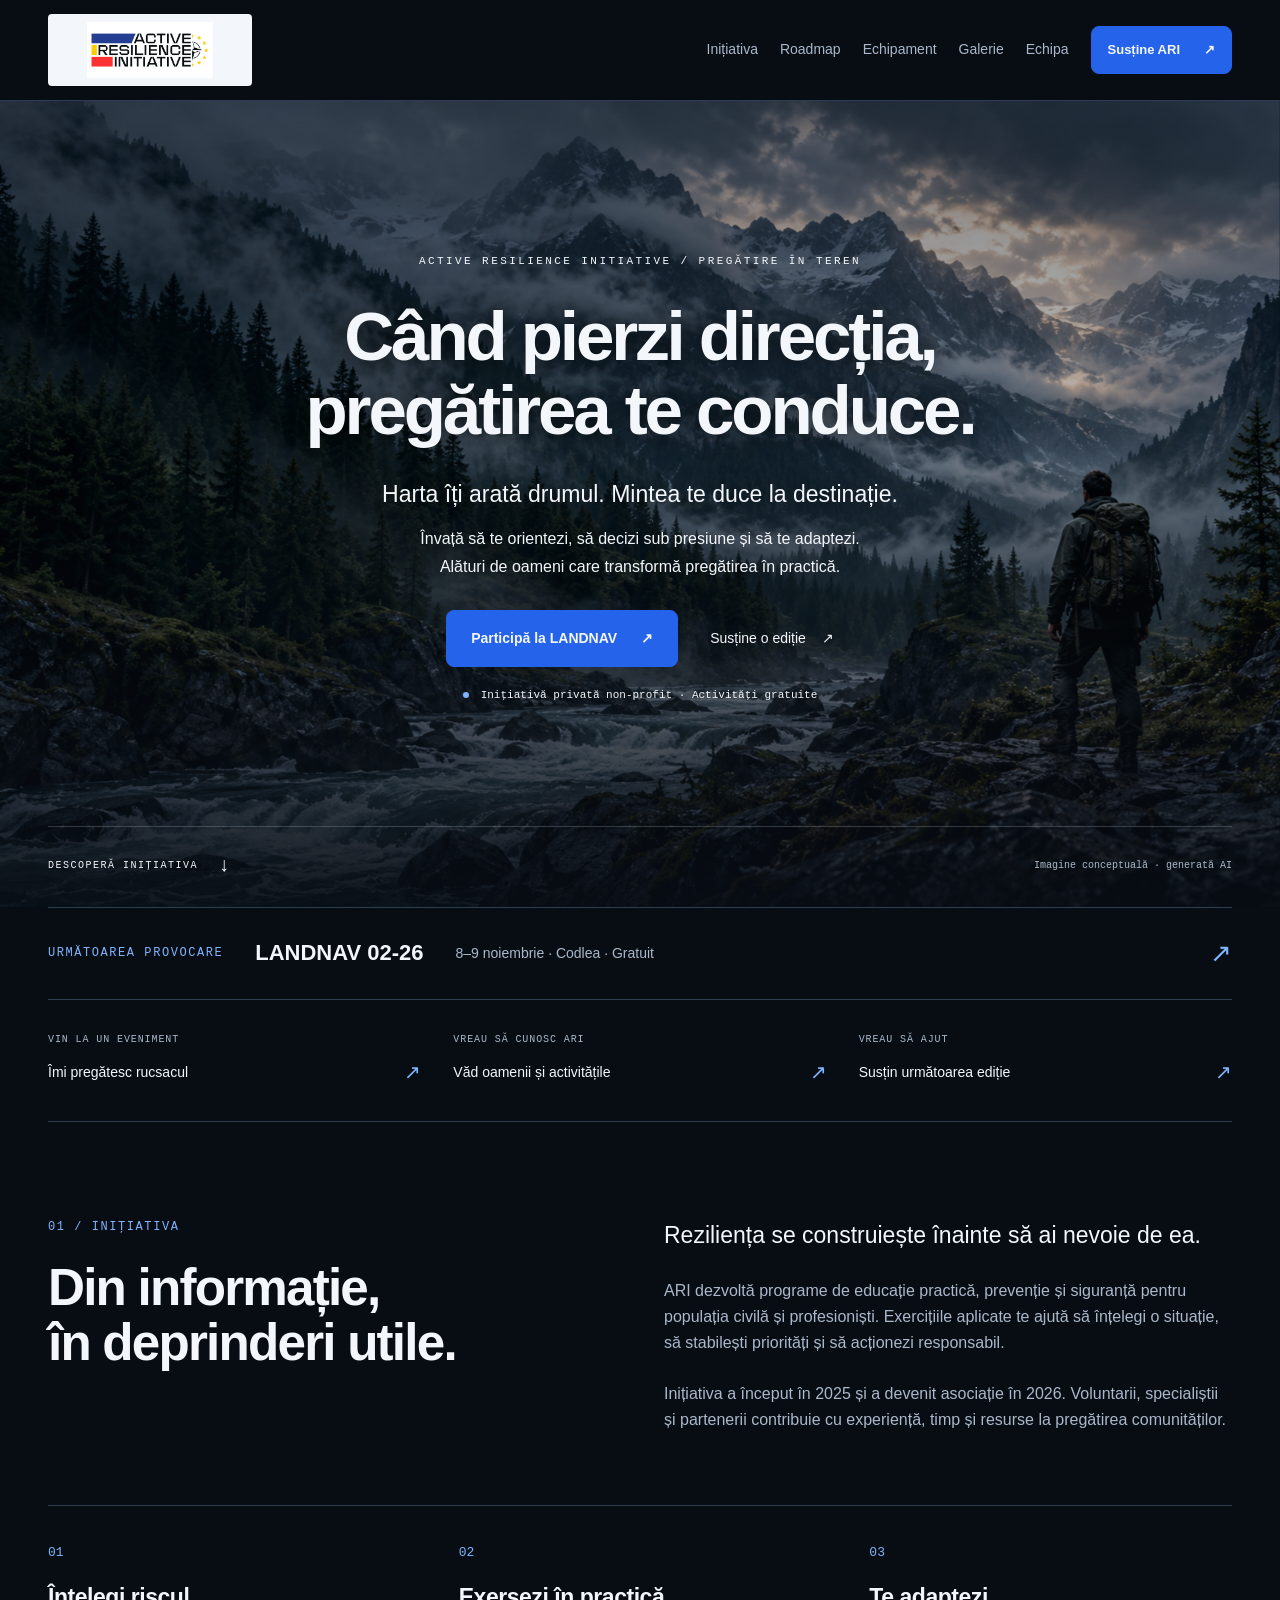
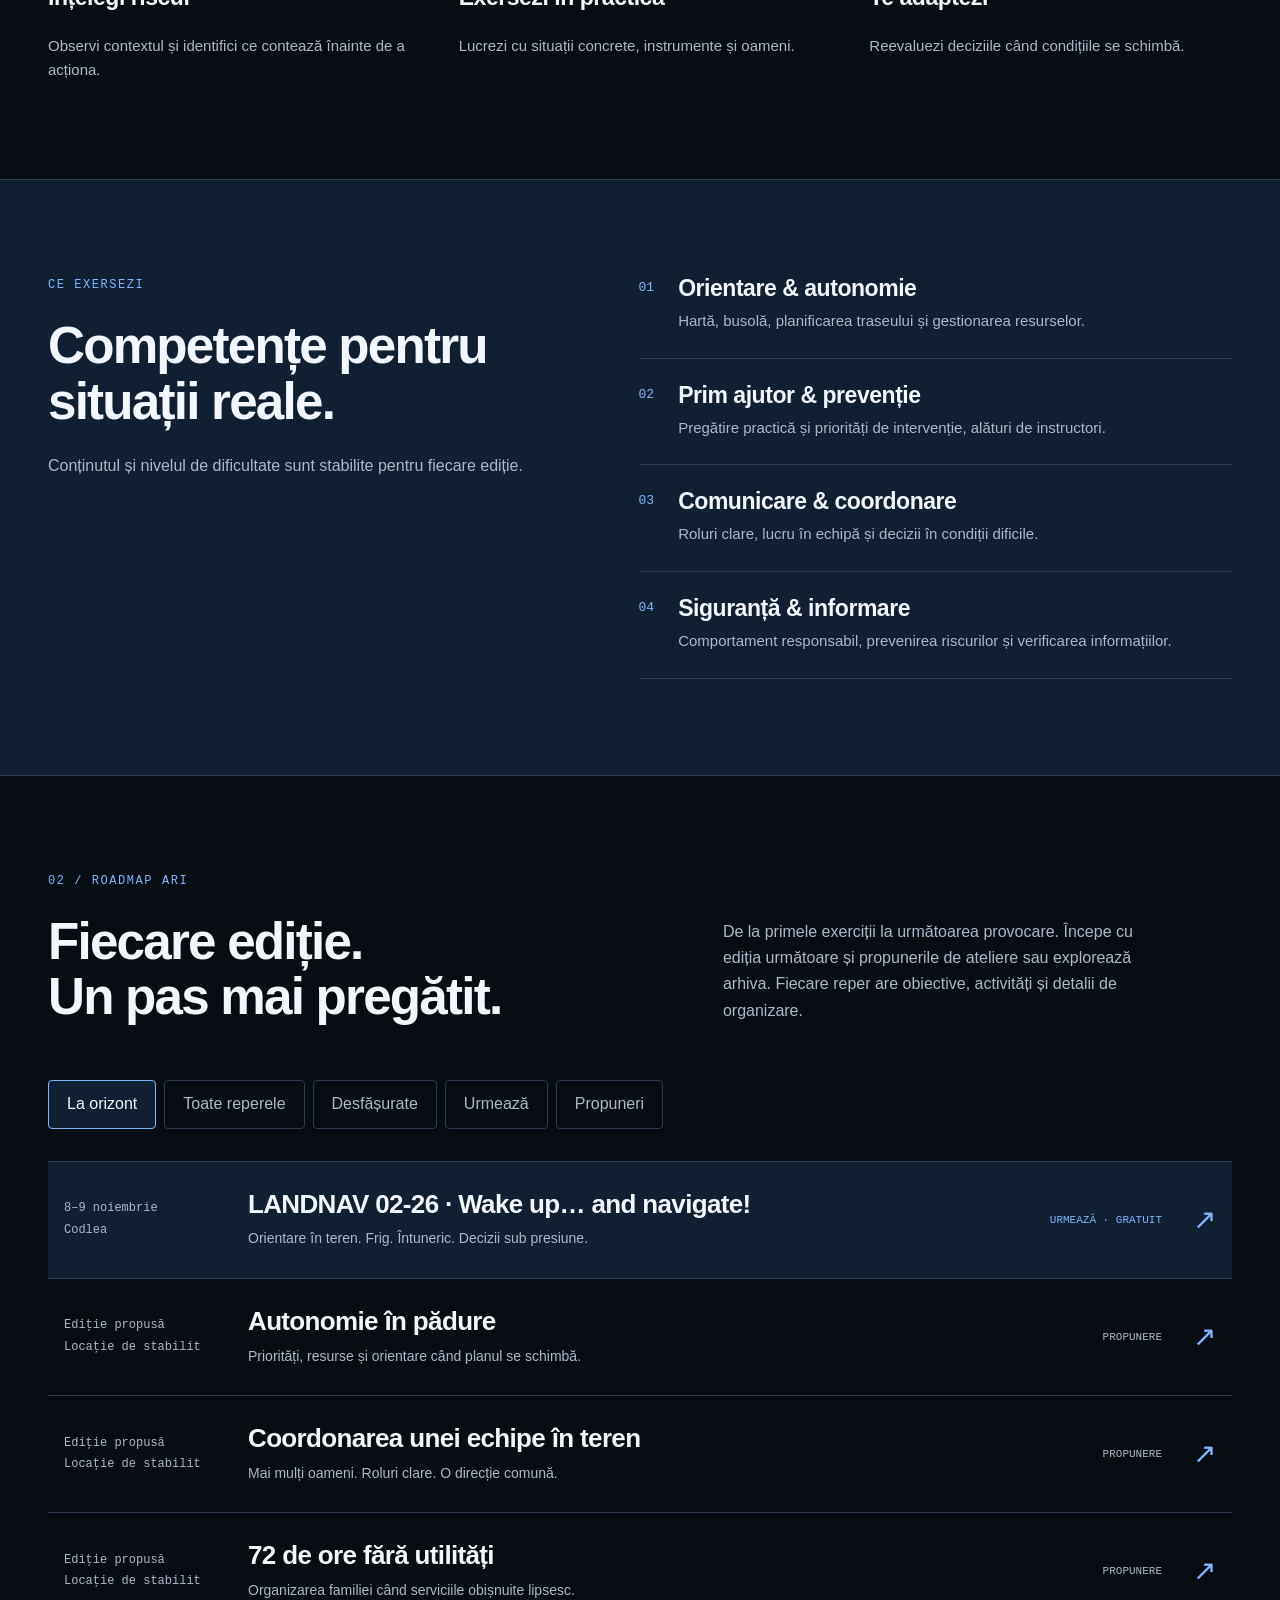
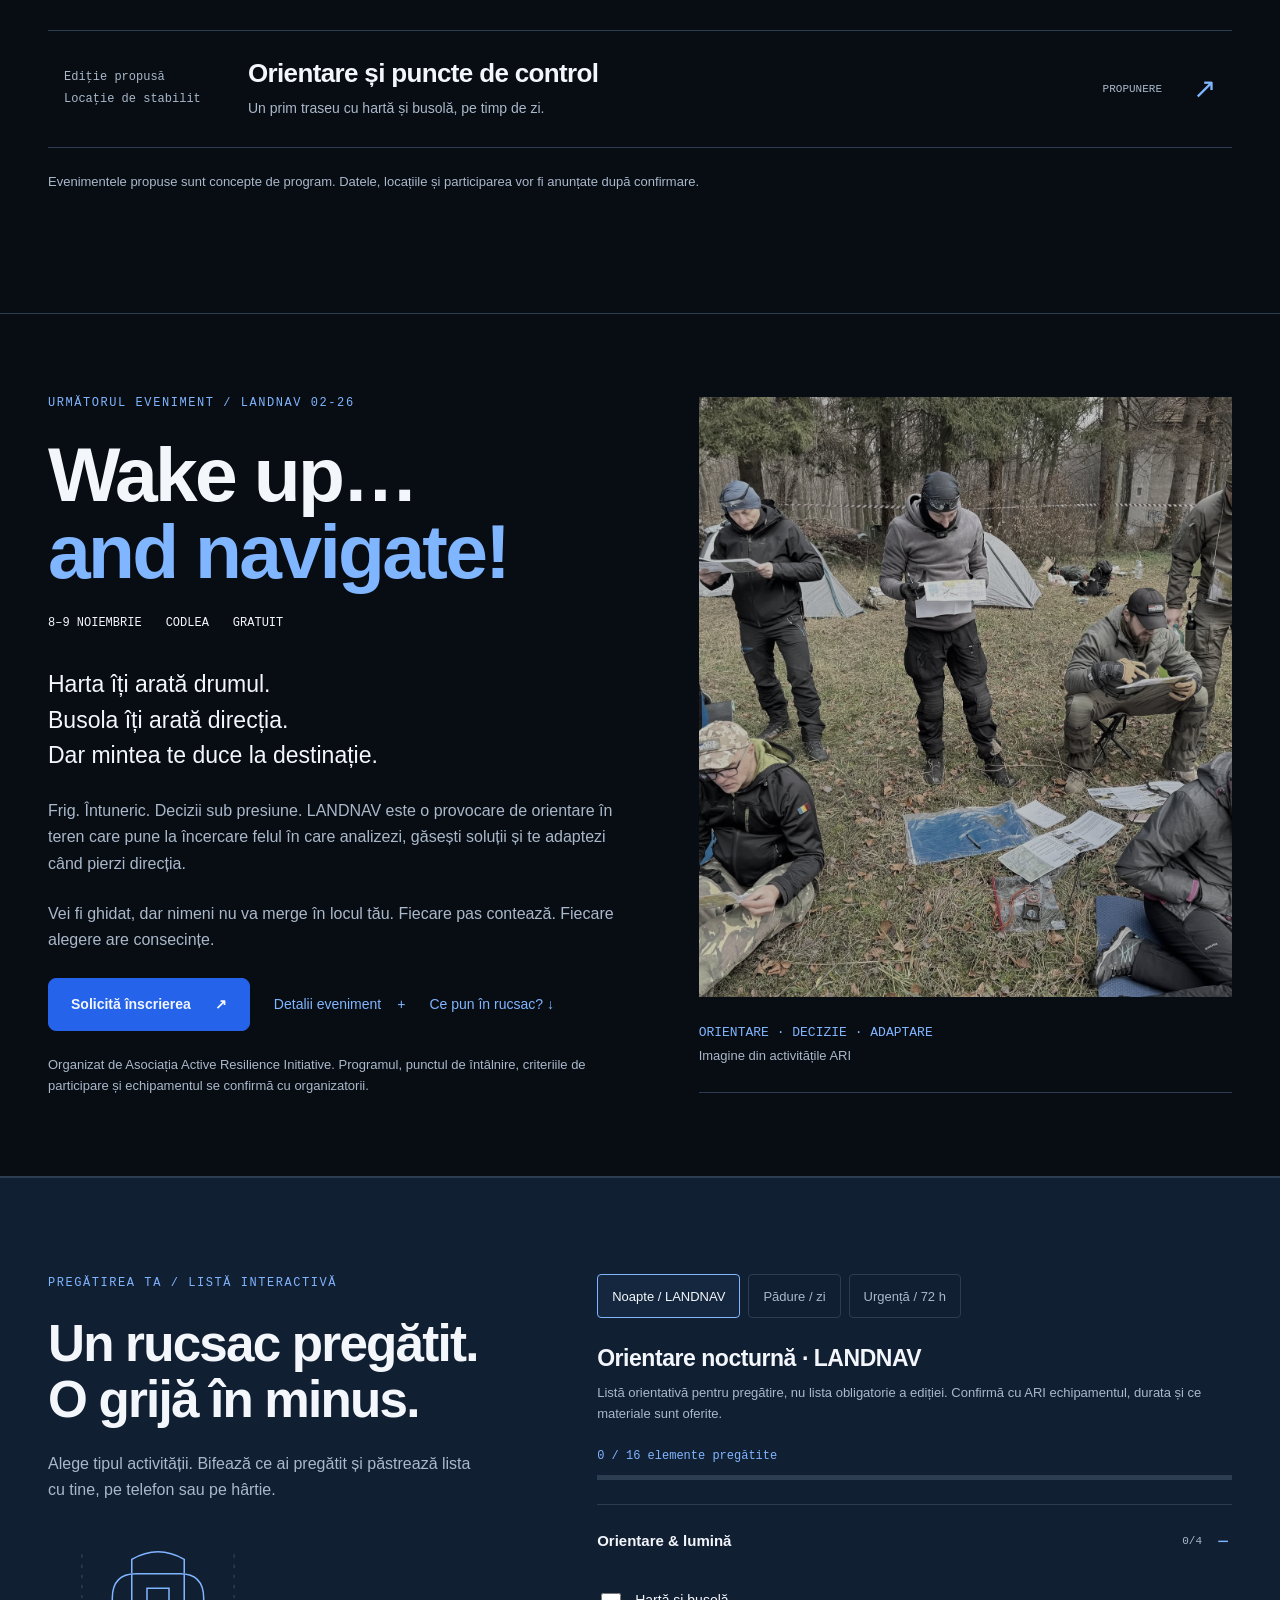
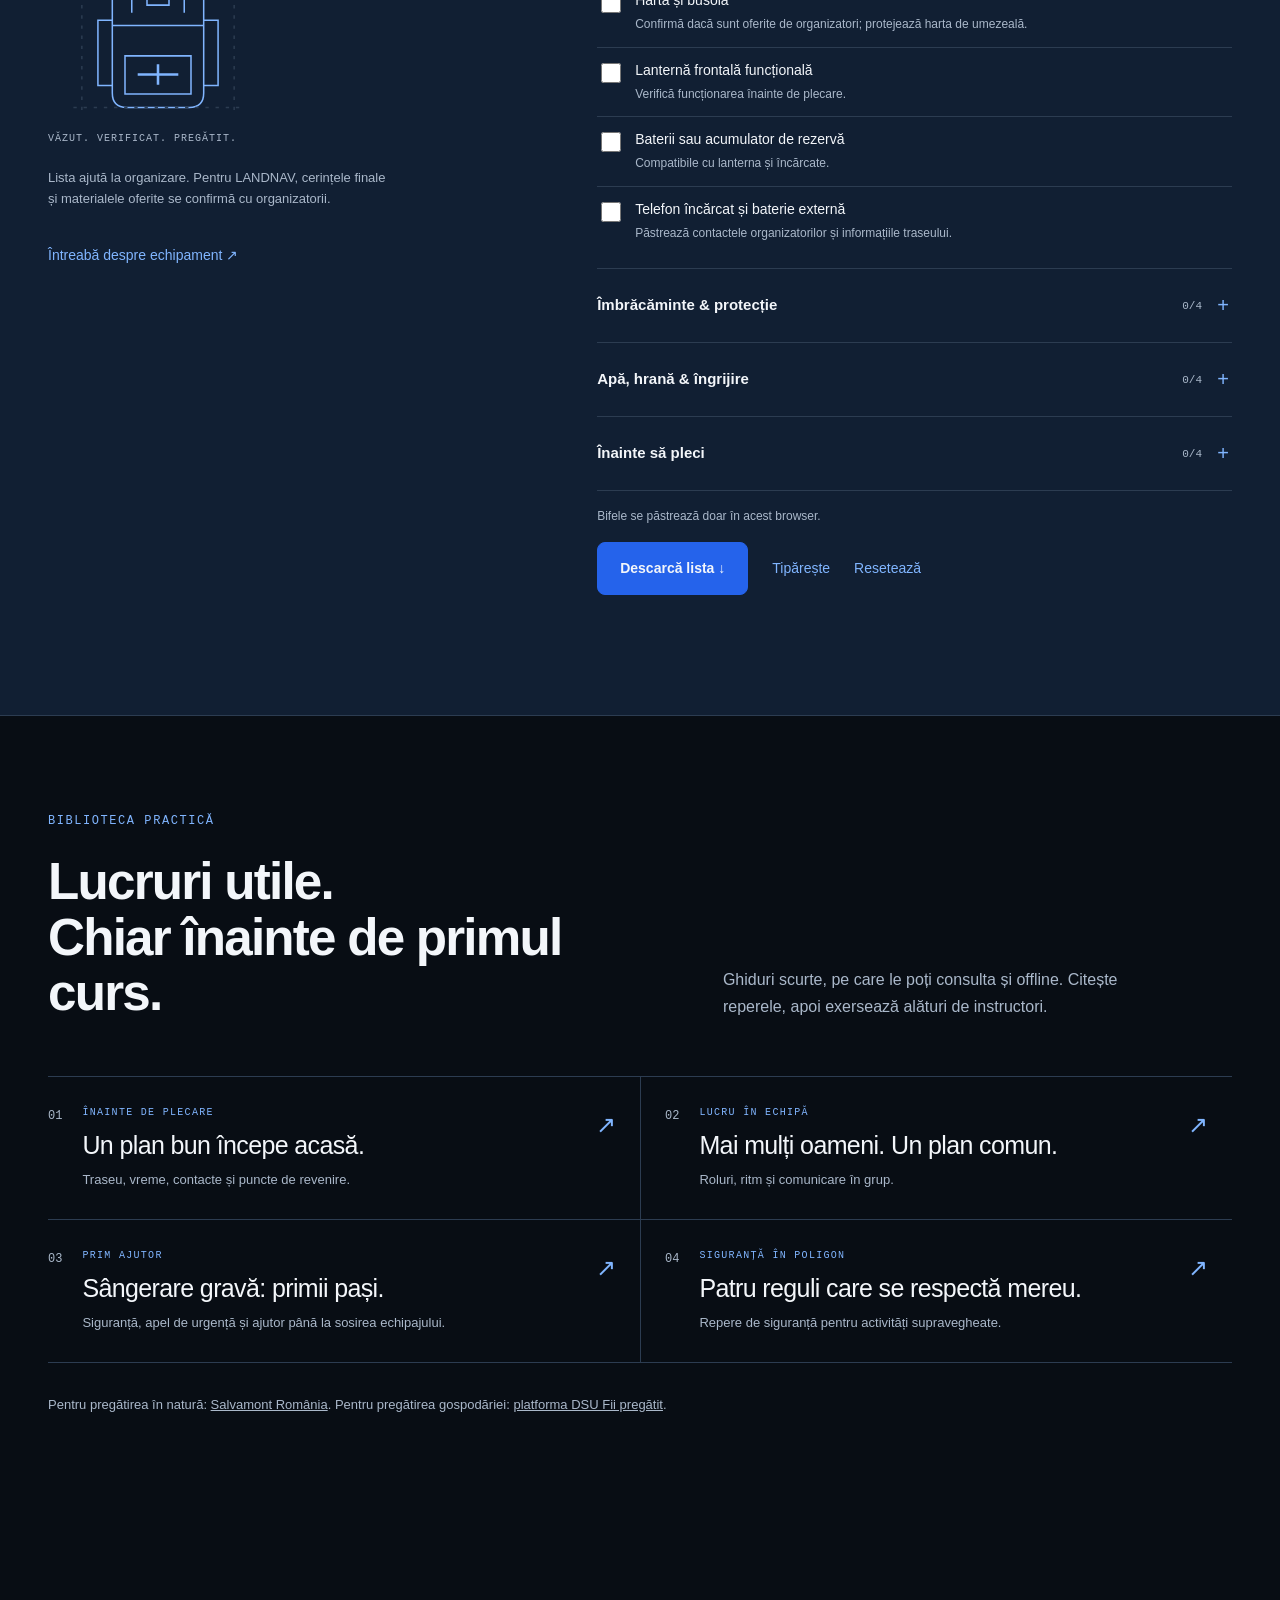
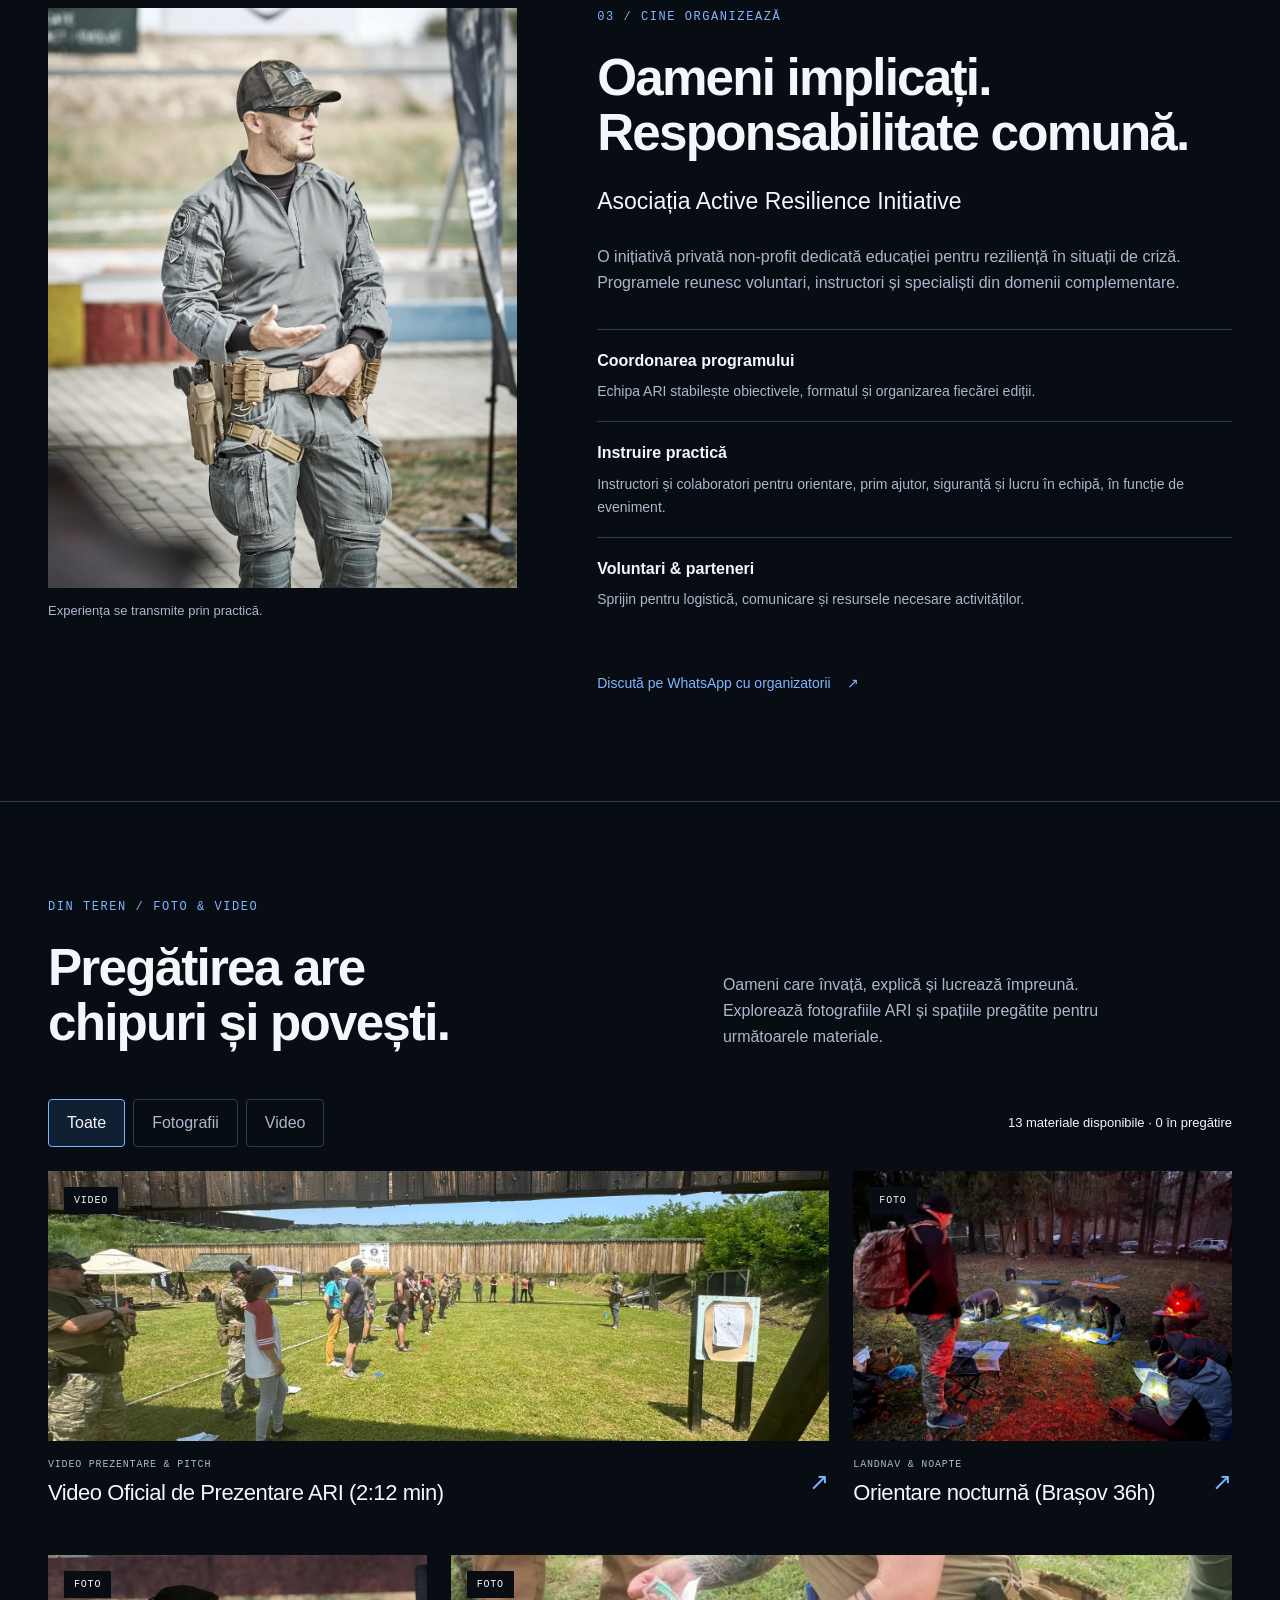
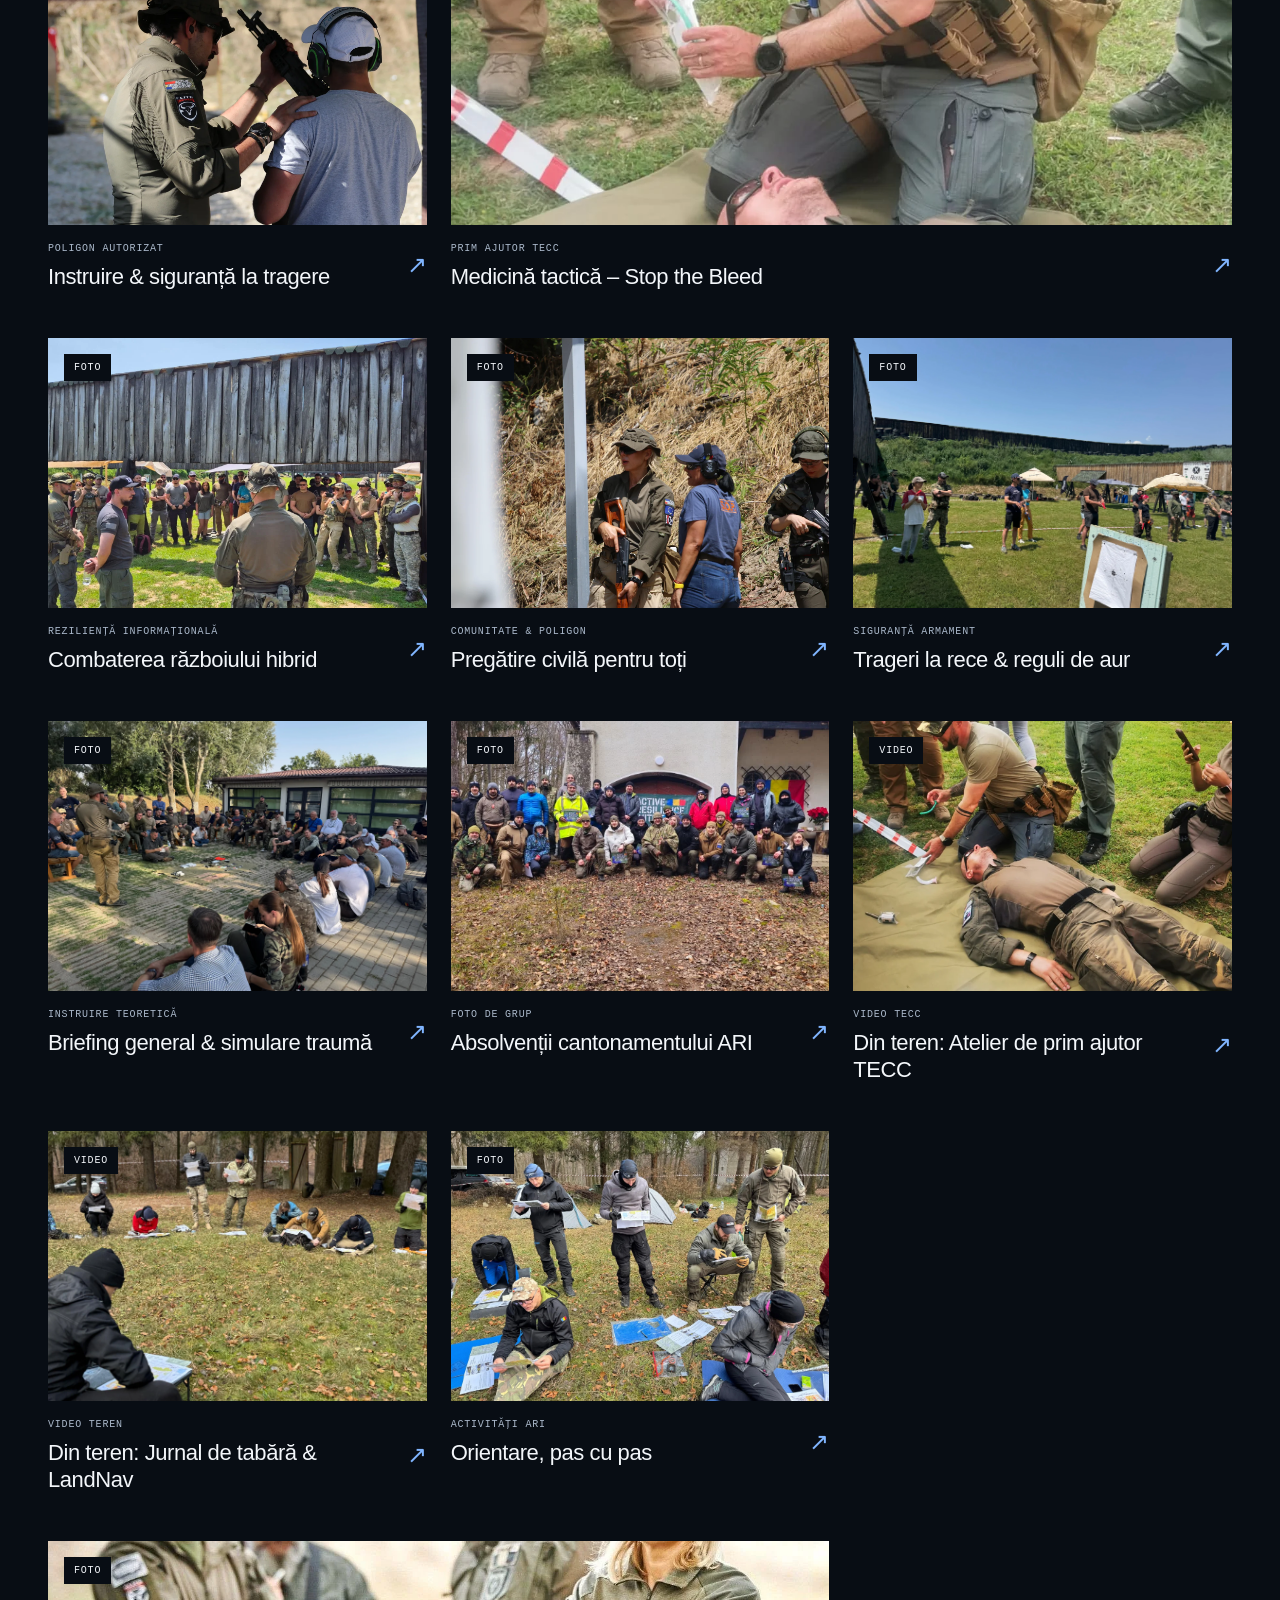
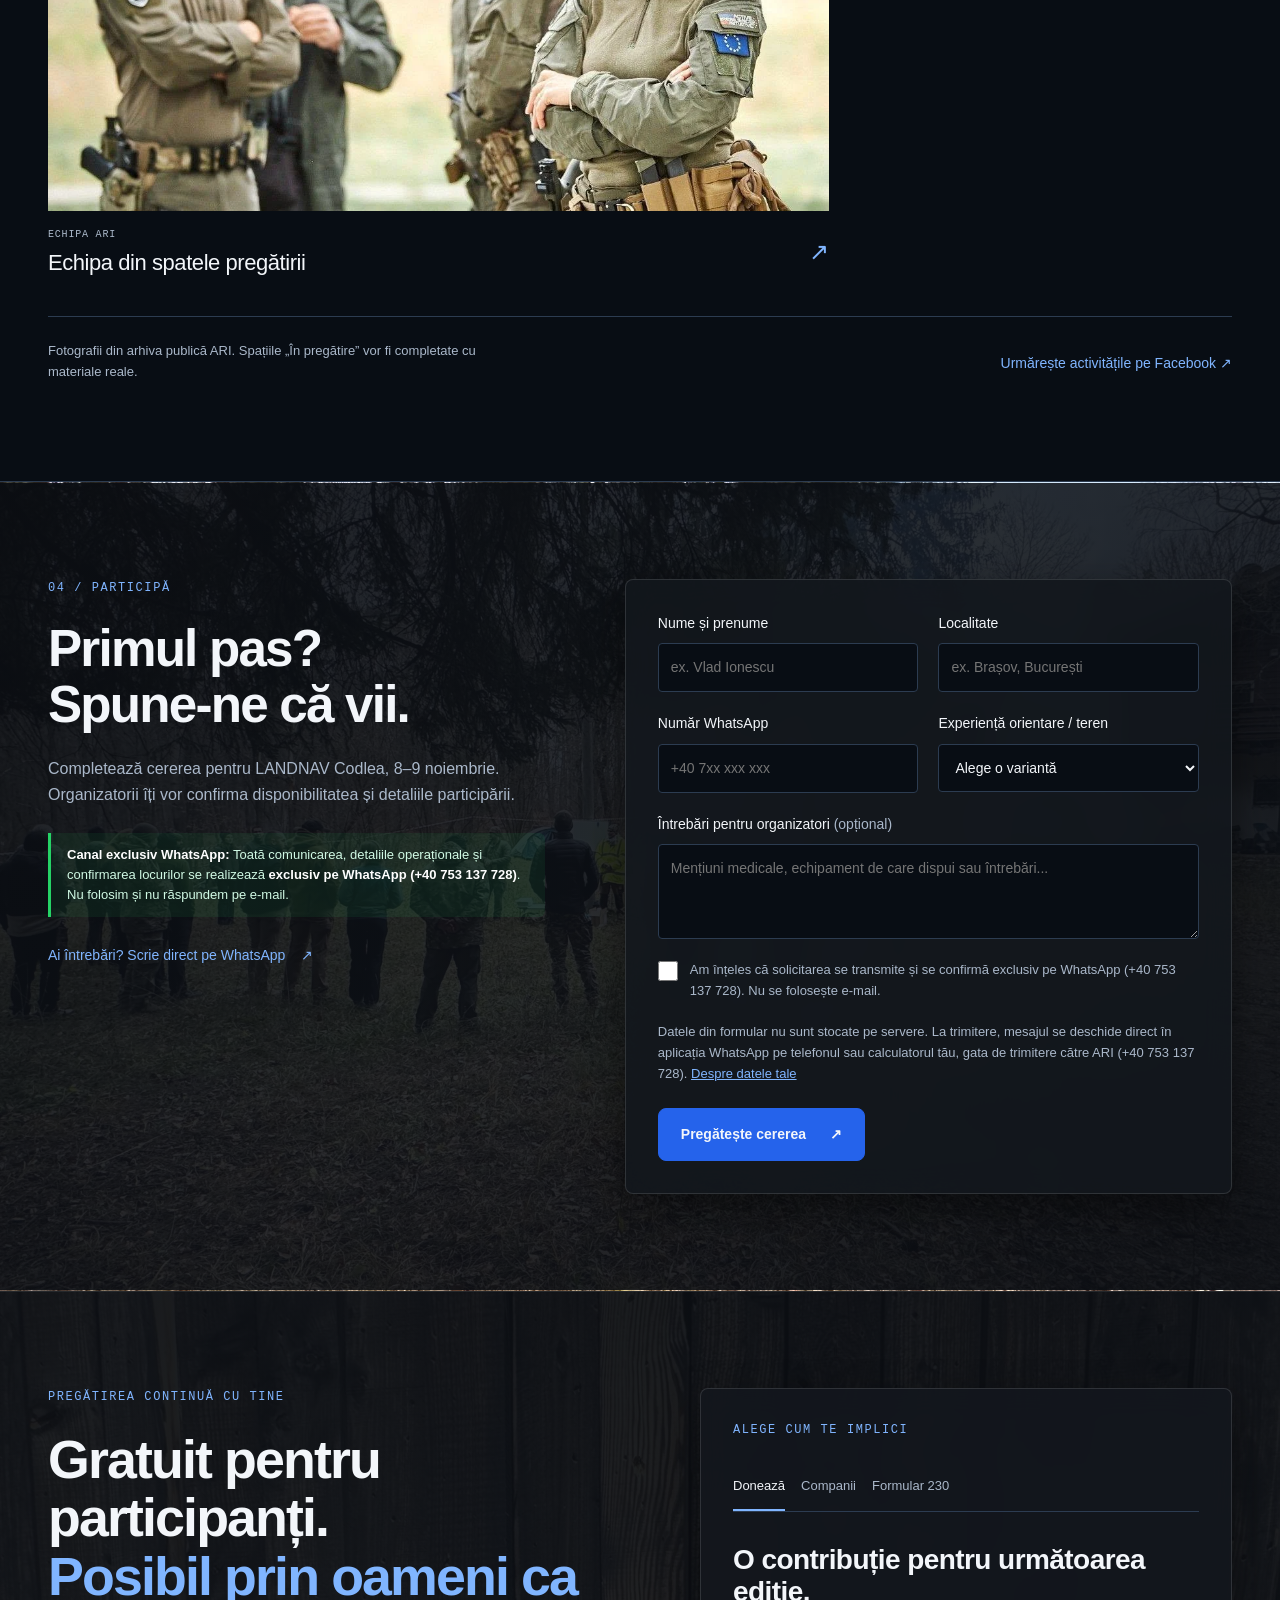
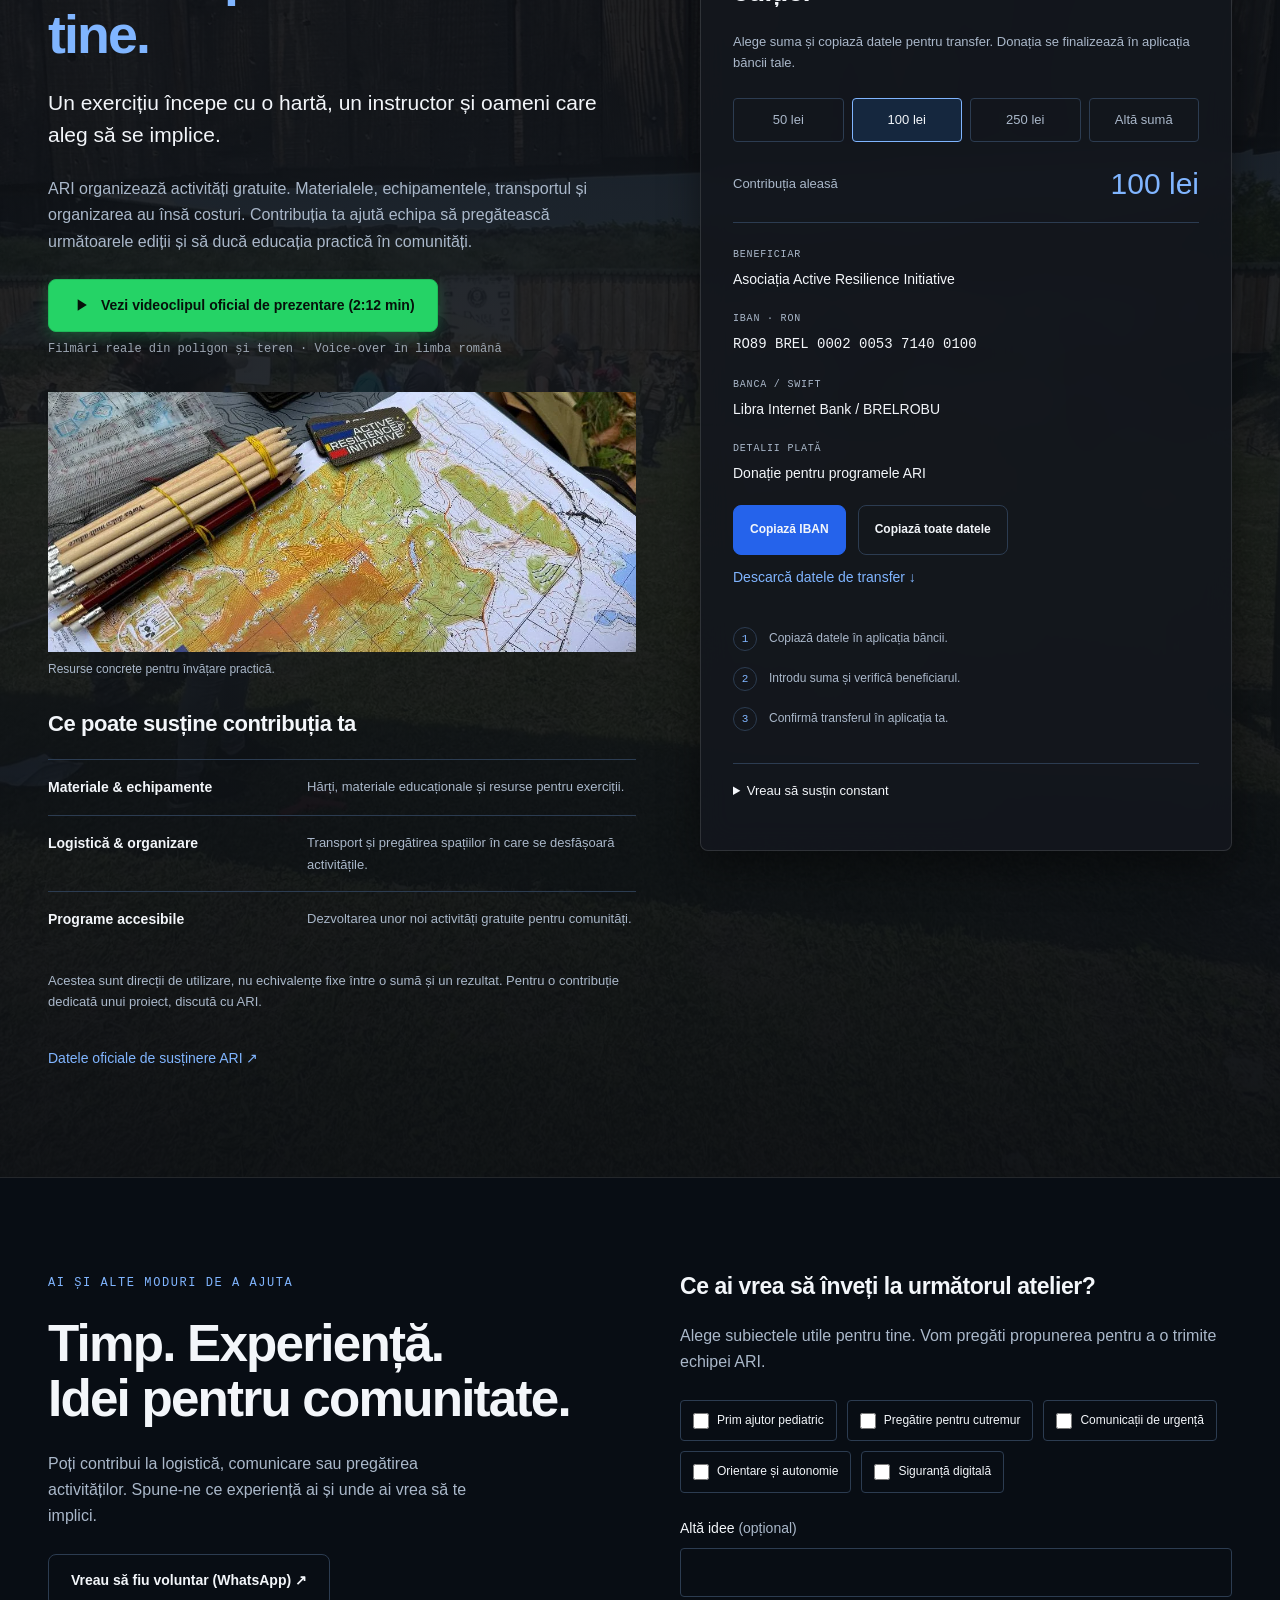
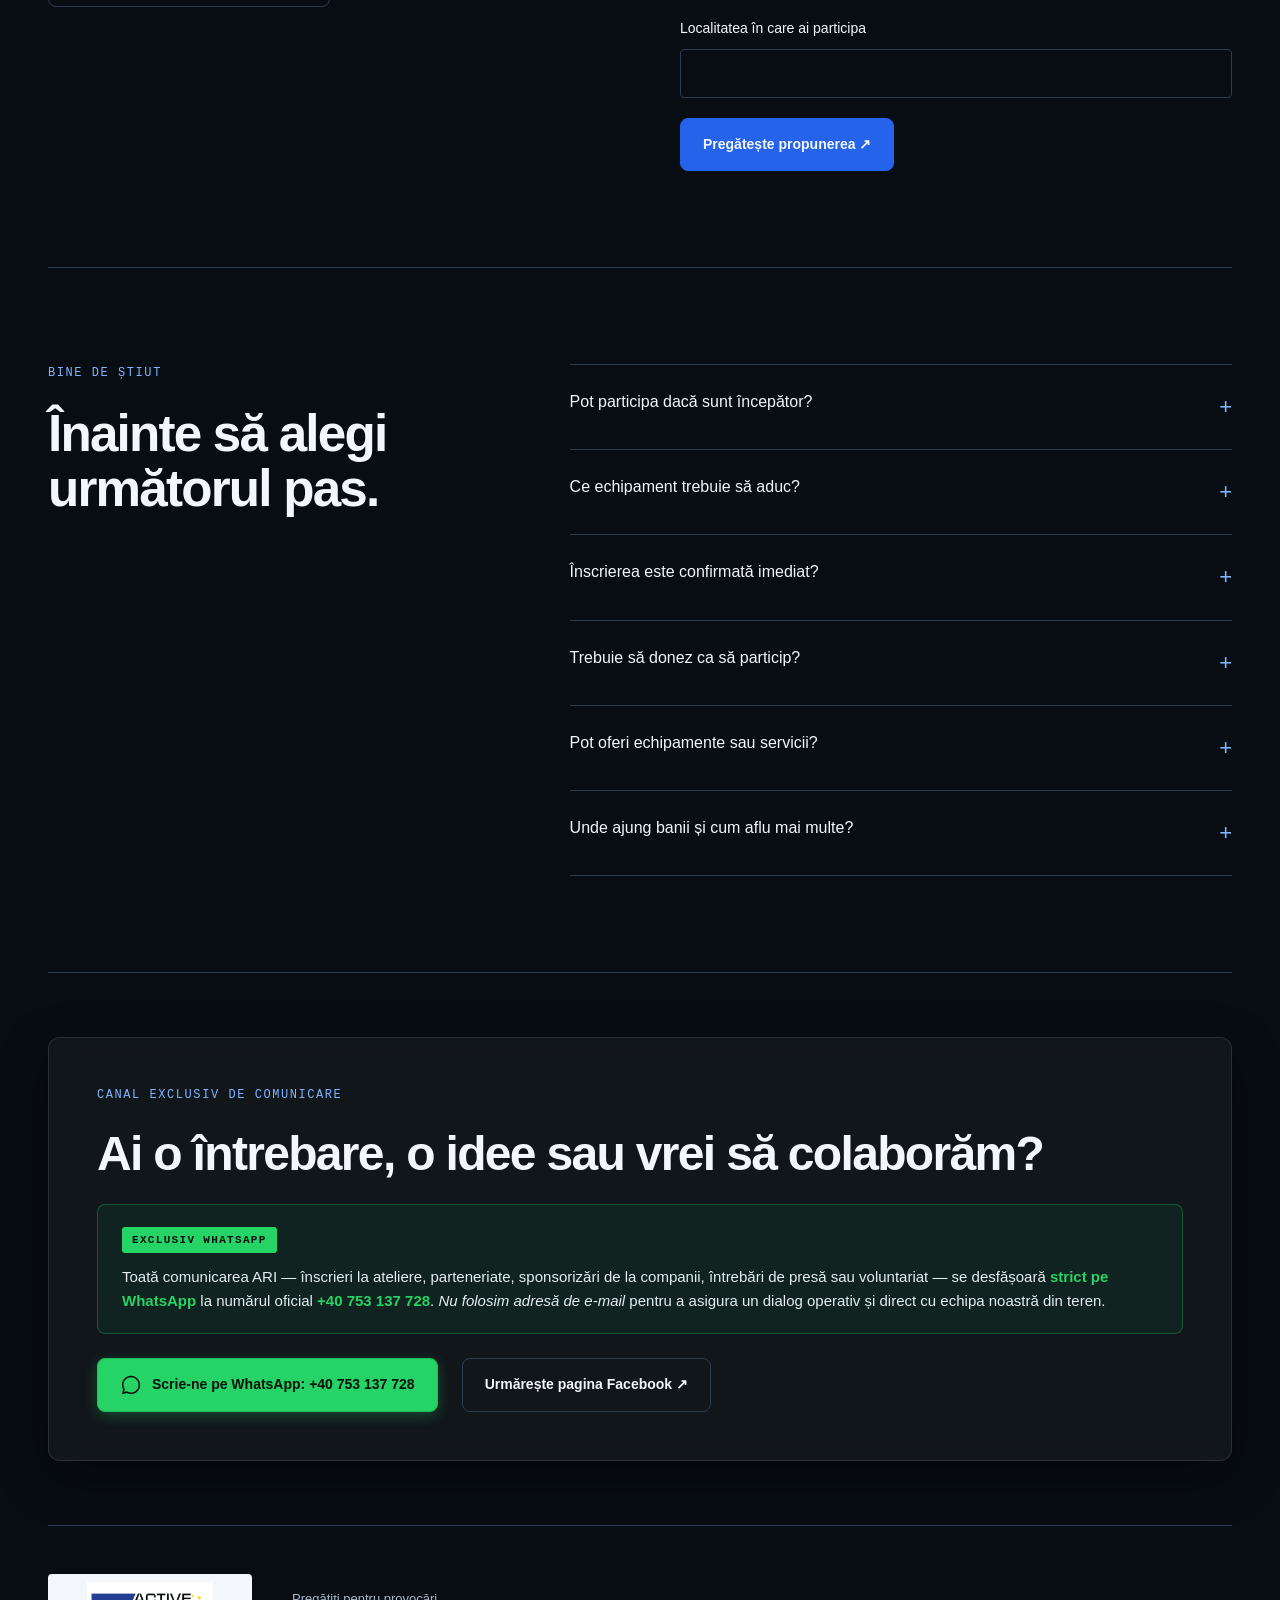
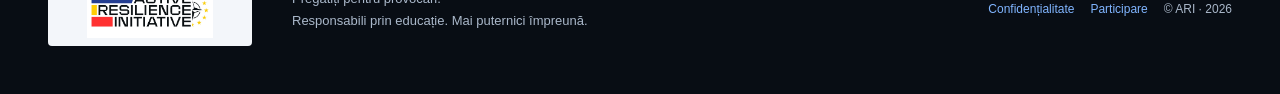
==== commit 452fd9f1: "feat: adaugare video oficial de prezentare ARI (2:12 min, 1080p, voice-over romana) si integrare in " ====
--- a/index.html
+++ b/index.html
@@ -386,6 +386,13 @@
 </h2>
     <p class="intro">Un exercițiu începe cu o hartă, un instructor și oameni care aleg să se implice.</p>
     <p>ARI organizează activități gratuite. Materialele, echipamentele, transportul și organizarea au însă costuri. Contribuția ta ajută echipa să pregătească următoarele ediții și să ducă educația practică în comunități.</p>
+    <div class="video-pitch-cta">
+      <button class="button primary-whatsapp" type="button" data-open-pitch-video aria-haspopup="dialog">
+        <svg class="icon-inline" width="20" height="20" viewBox="0 0 24 24" fill="currentColor" aria-hidden="true"><path d="M8 5v14l11-7z"/></svg>
+        Vezi videoclipul oficial de prezentare (2:12 min)
+      </button>
+      <span class="video-pitch-note">Filmări reale din poligon și teren · Voice-over în limba română</span>
+    </div>
     </div>
     <figure class="donation-photo">
 <img src="assets/images/ari-donations.webp" alt="Materiale ARI pentru orientare și pregătire practică" loading="lazy" width="1024" height="768">
--- a/assets/css/experience.css
+++ b/assets/css/experience.css
@@ -428,3 +428,16 @@
 .contact-alert strong {
   color: #25D366;
 }
+
+.video-pitch-cta {
+  display: flex;
+  flex-direction: column;
+  align-items: flex-start;
+  gap: 8px;
+  margin-block: 24px;
+}
+.video-pitch-note {
+  font-size: 12px;
+  color: #9da7b3;
+  font-family: var(--font-mono);
+}
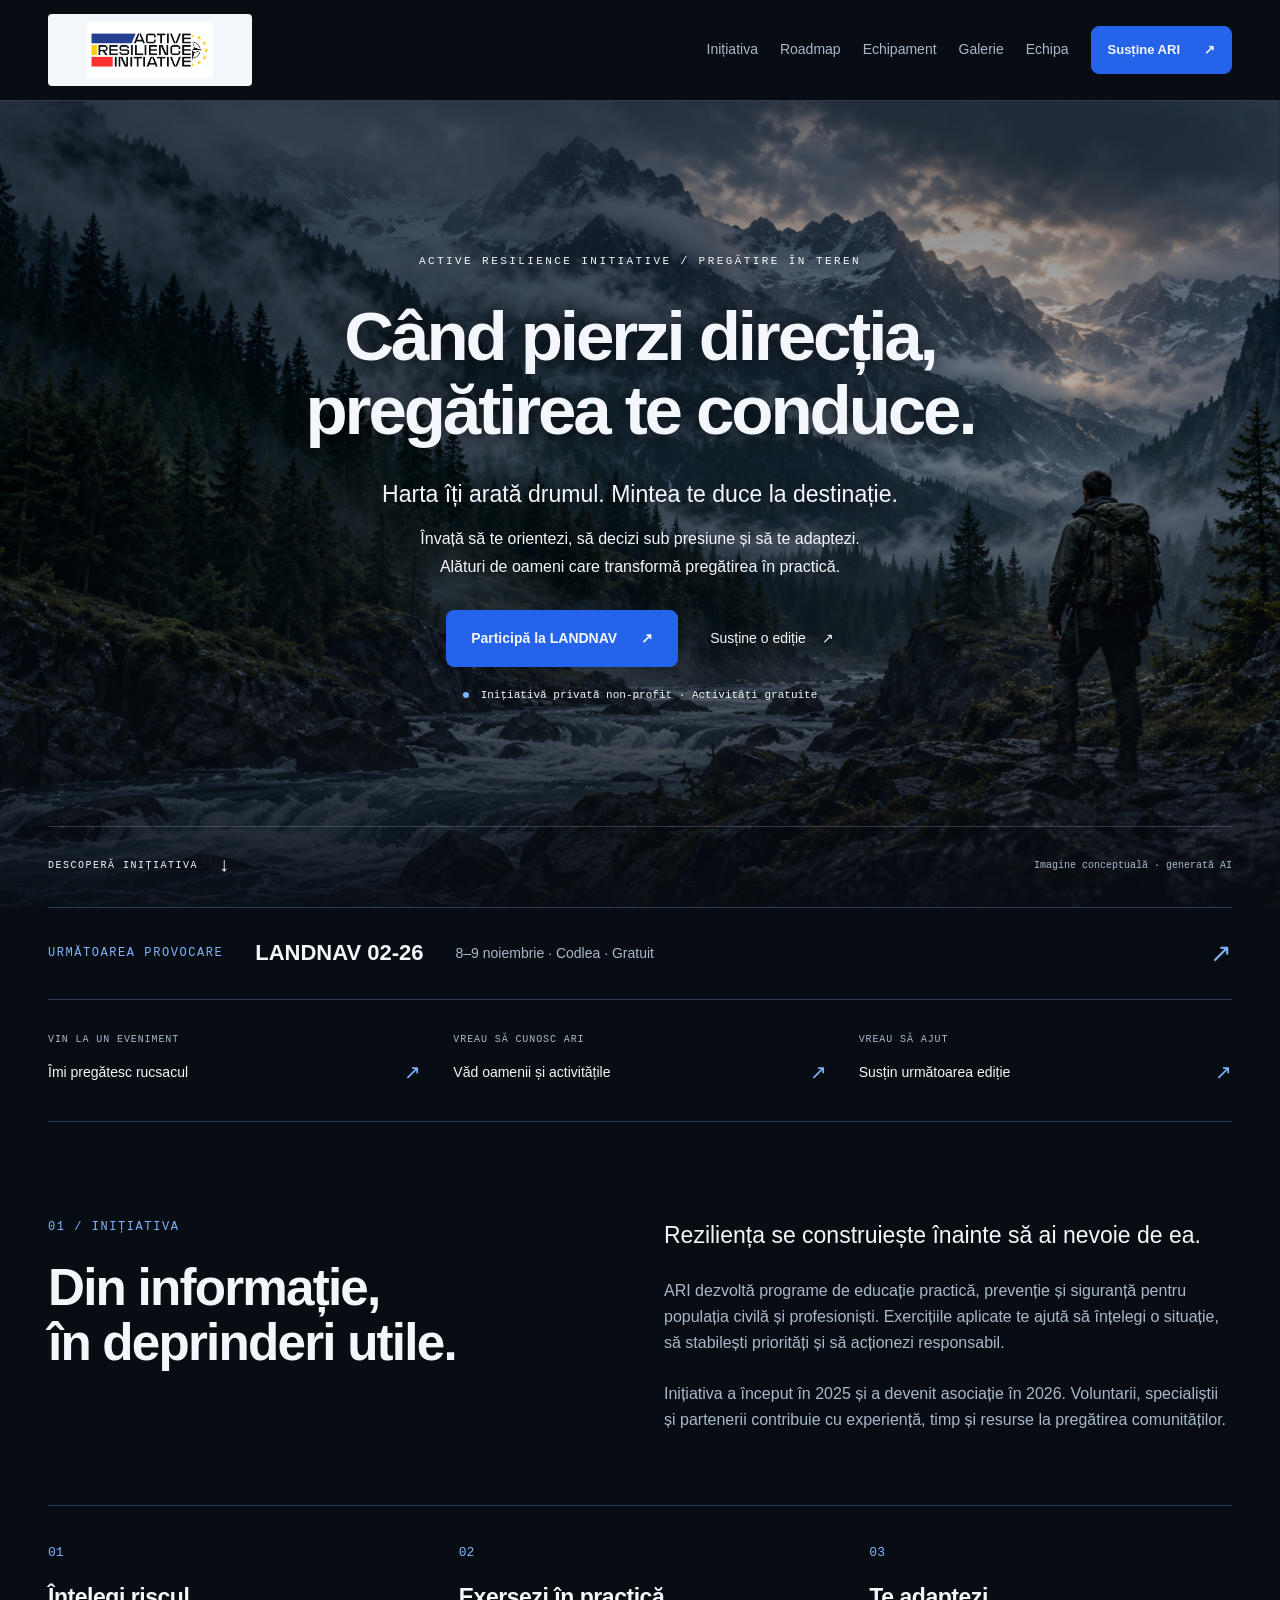
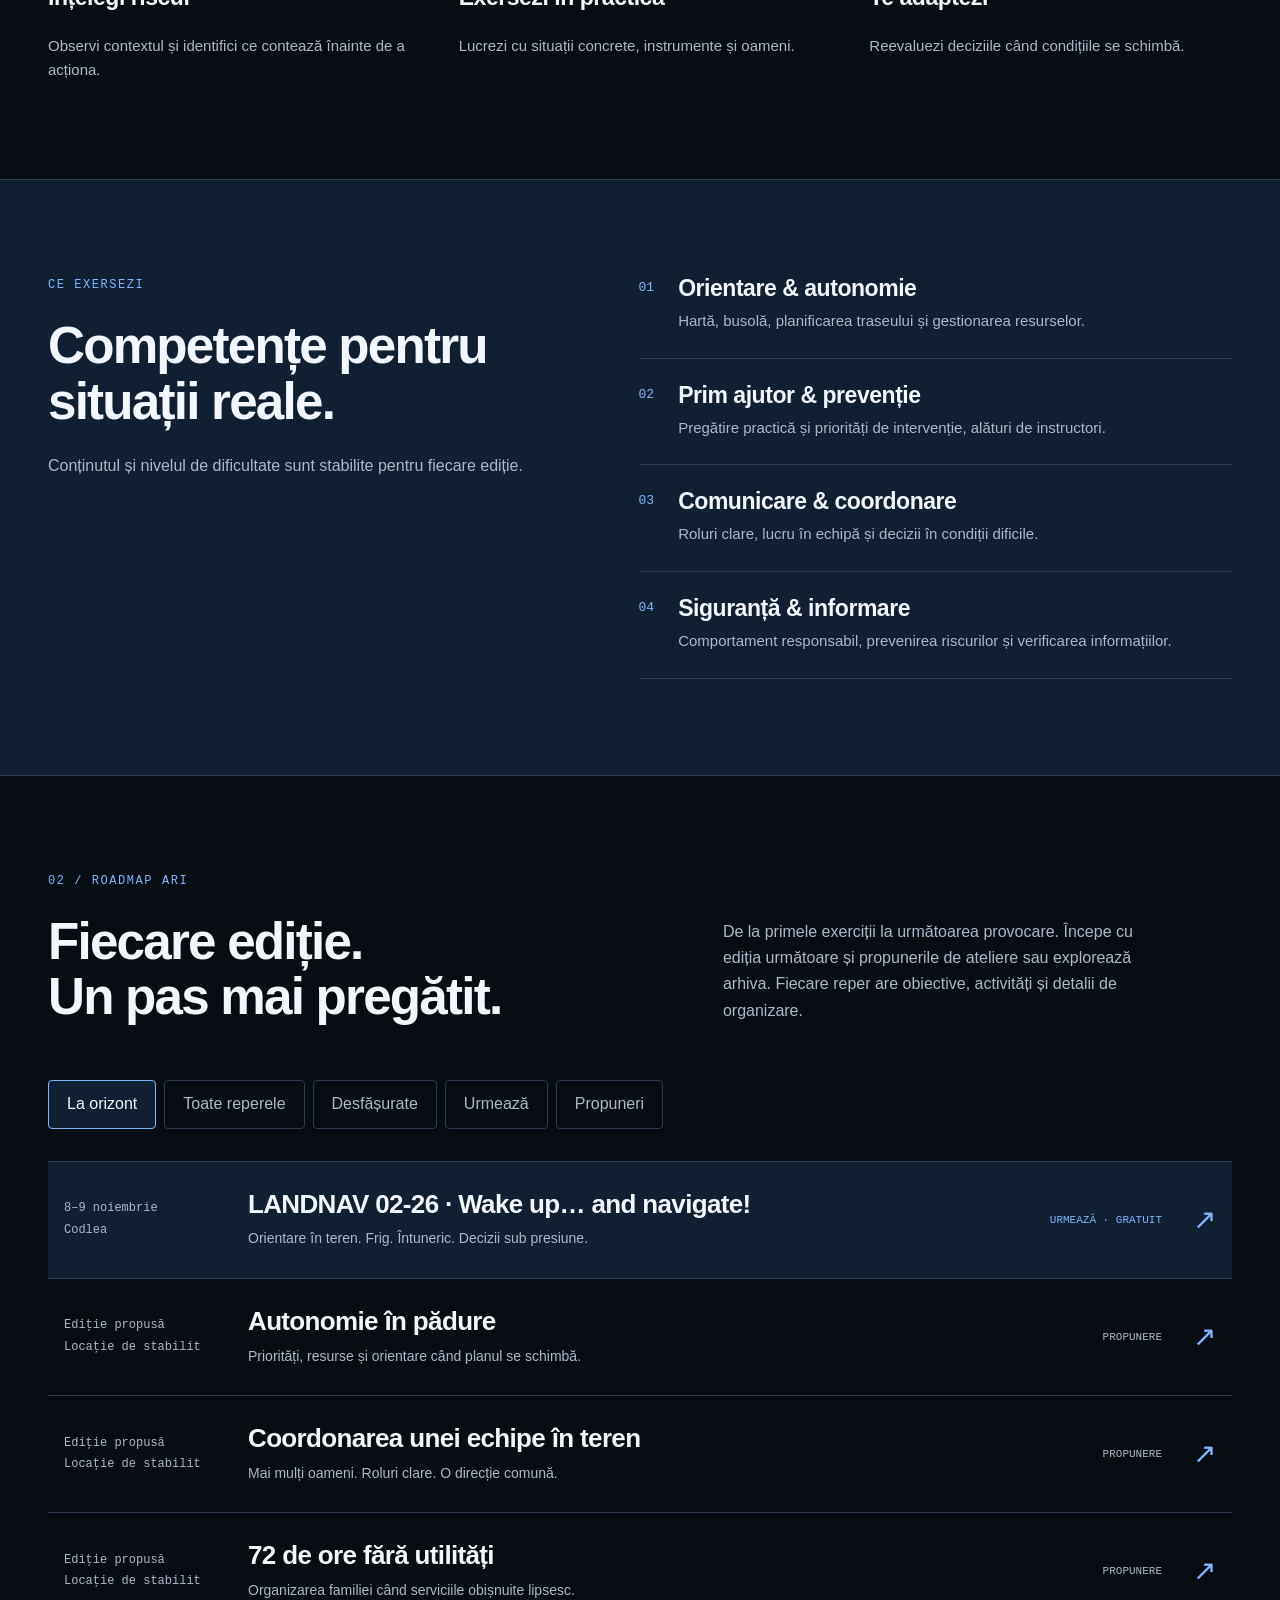
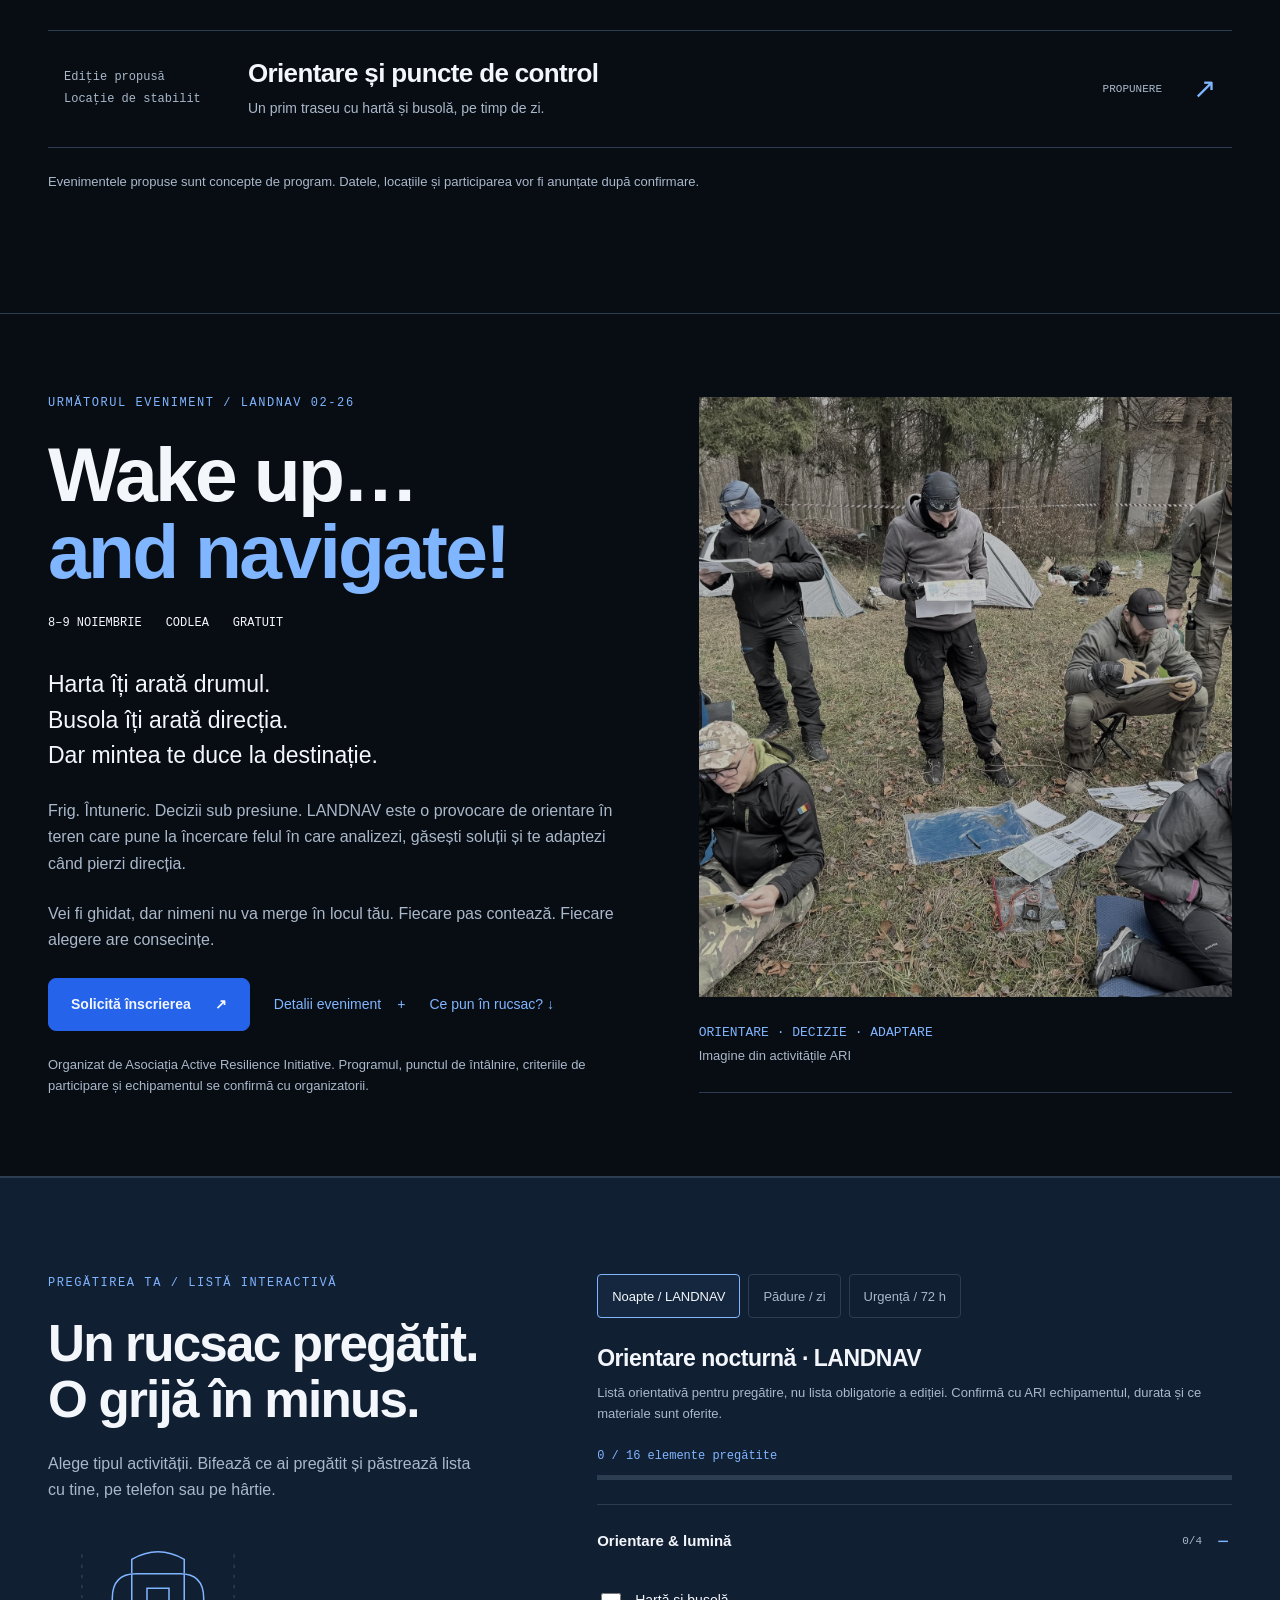
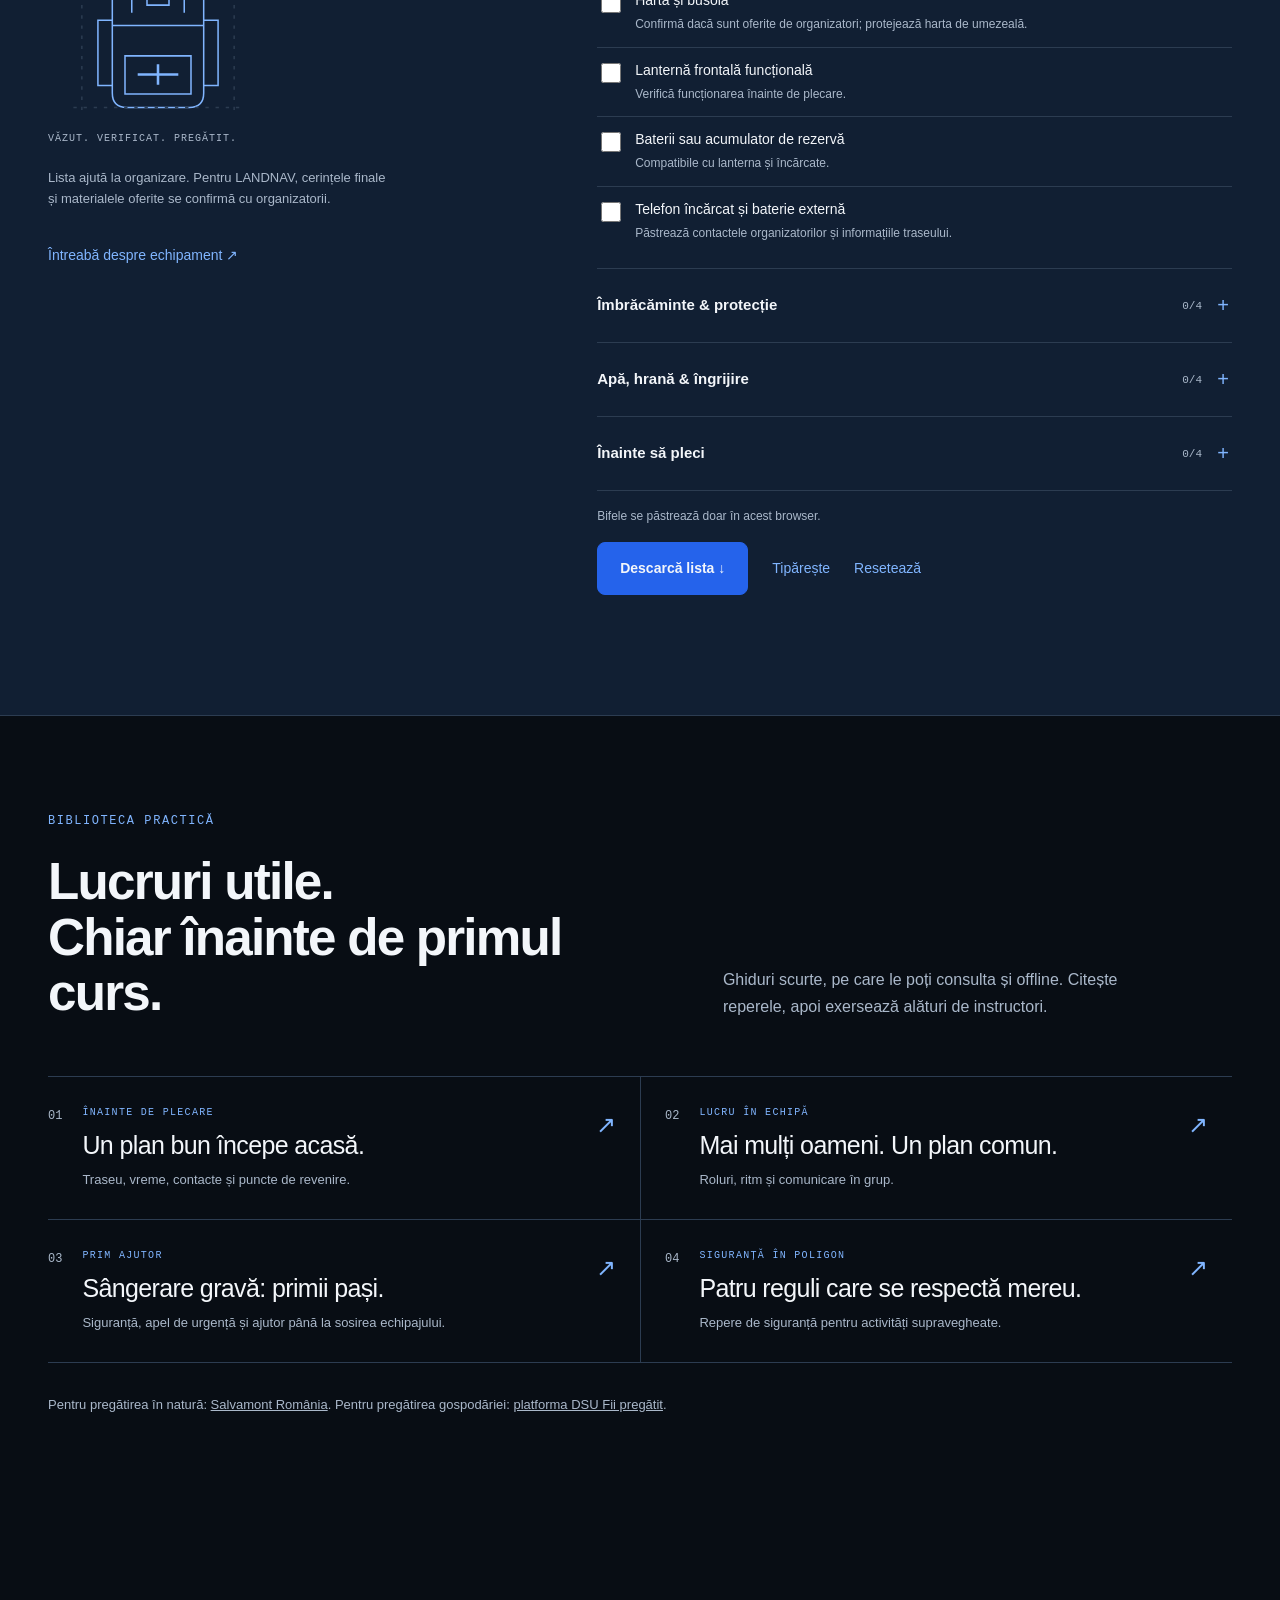
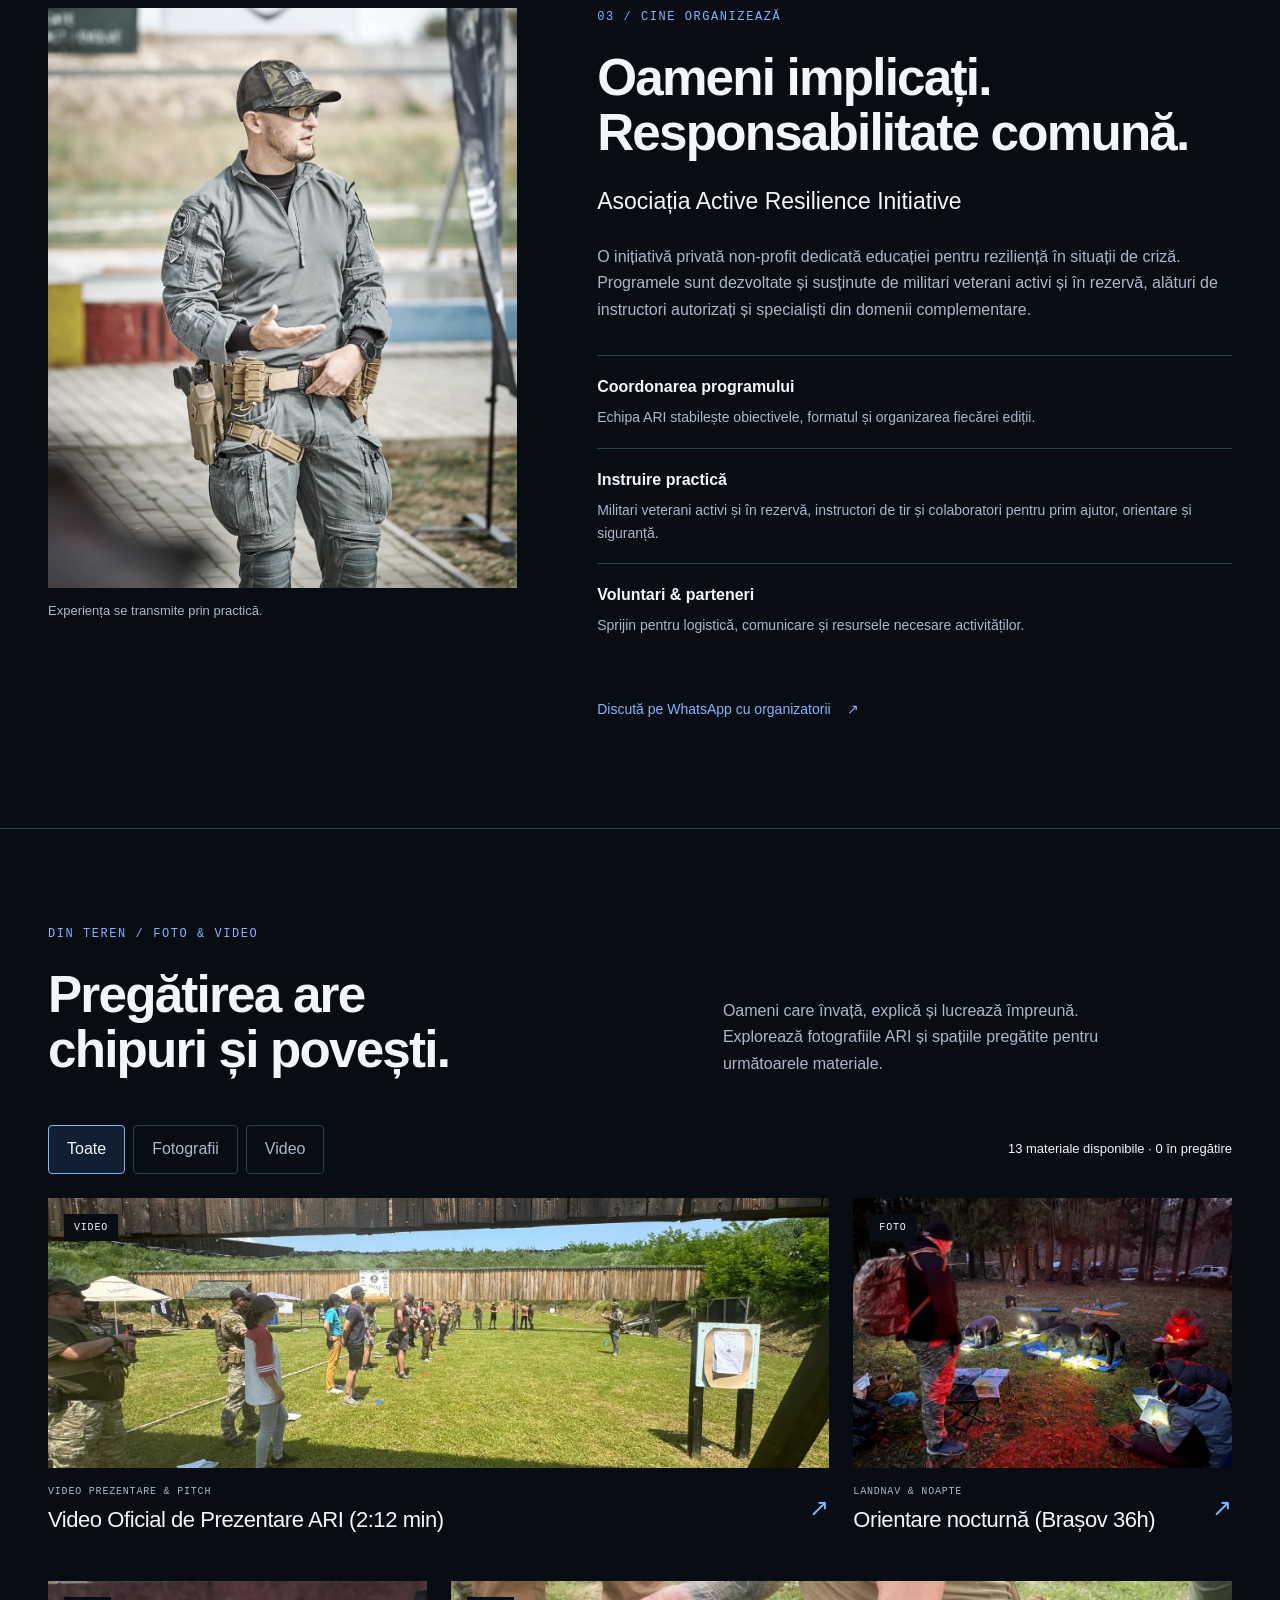
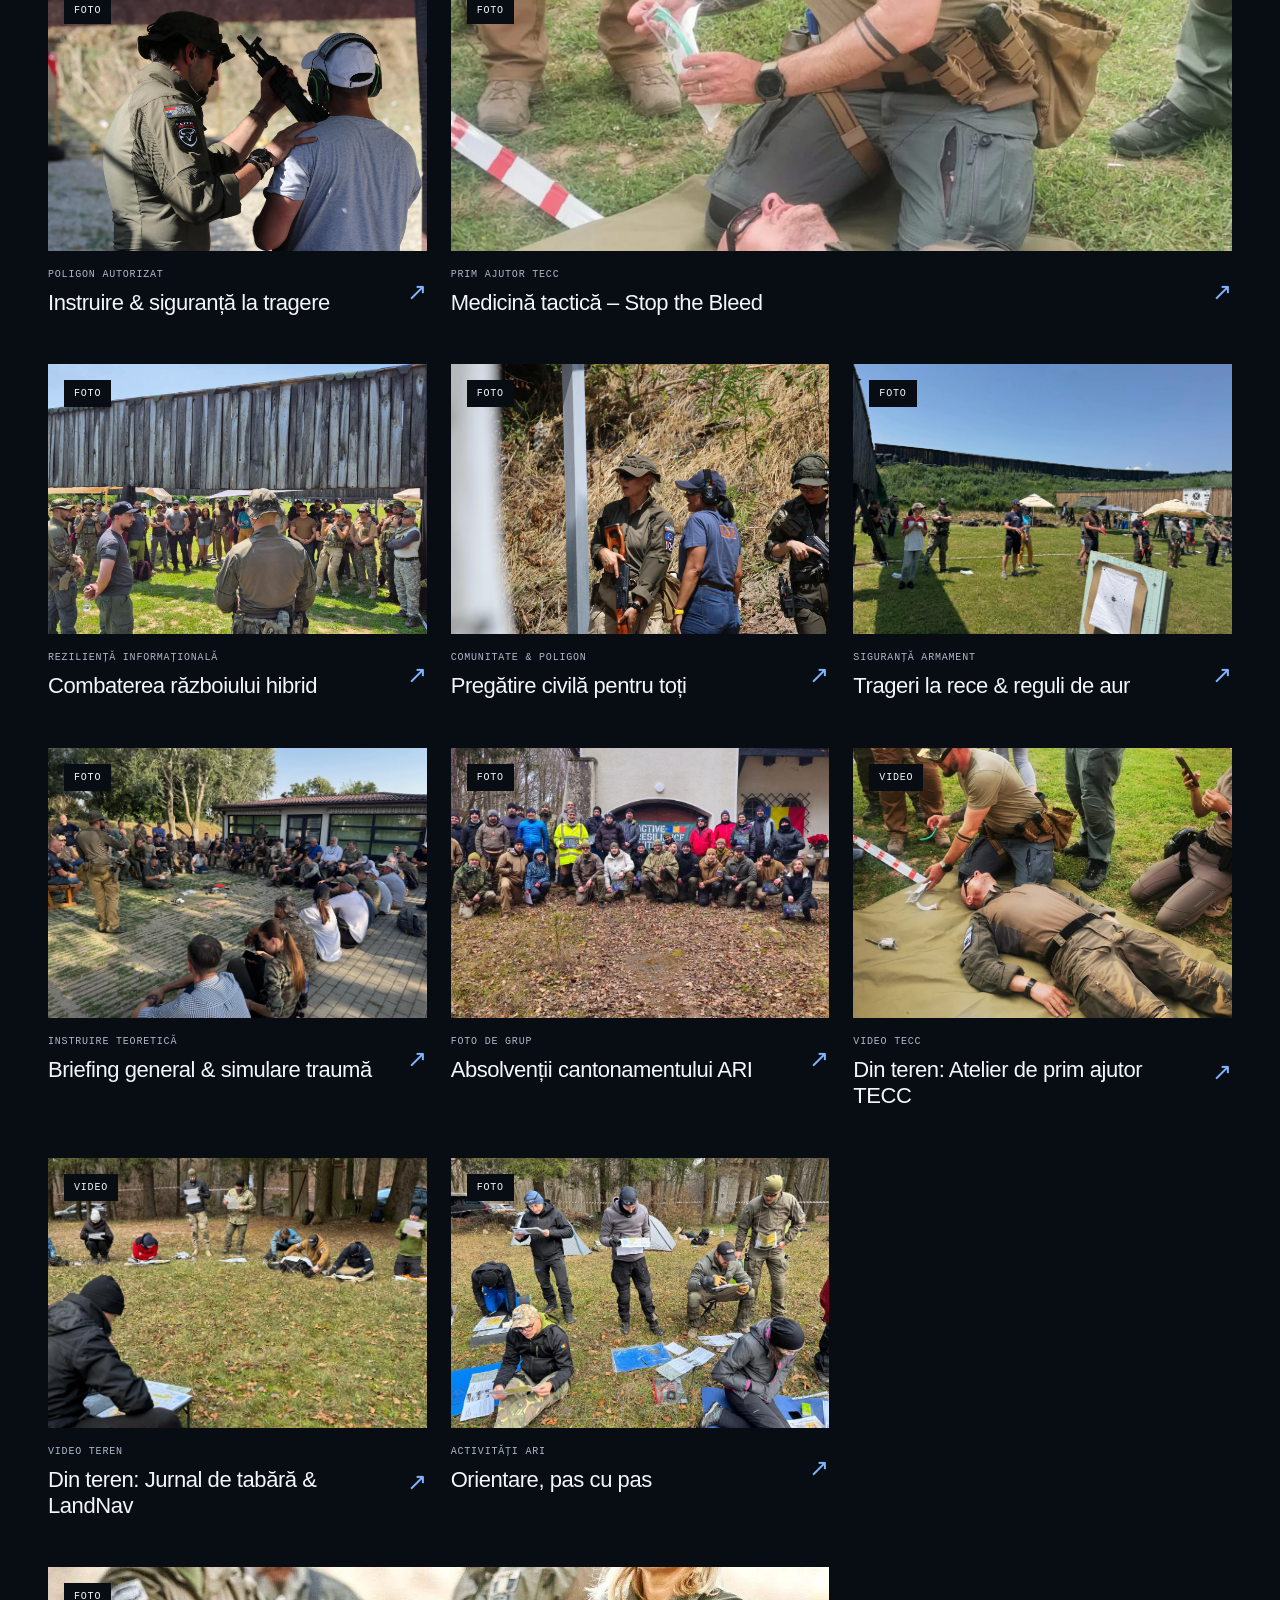
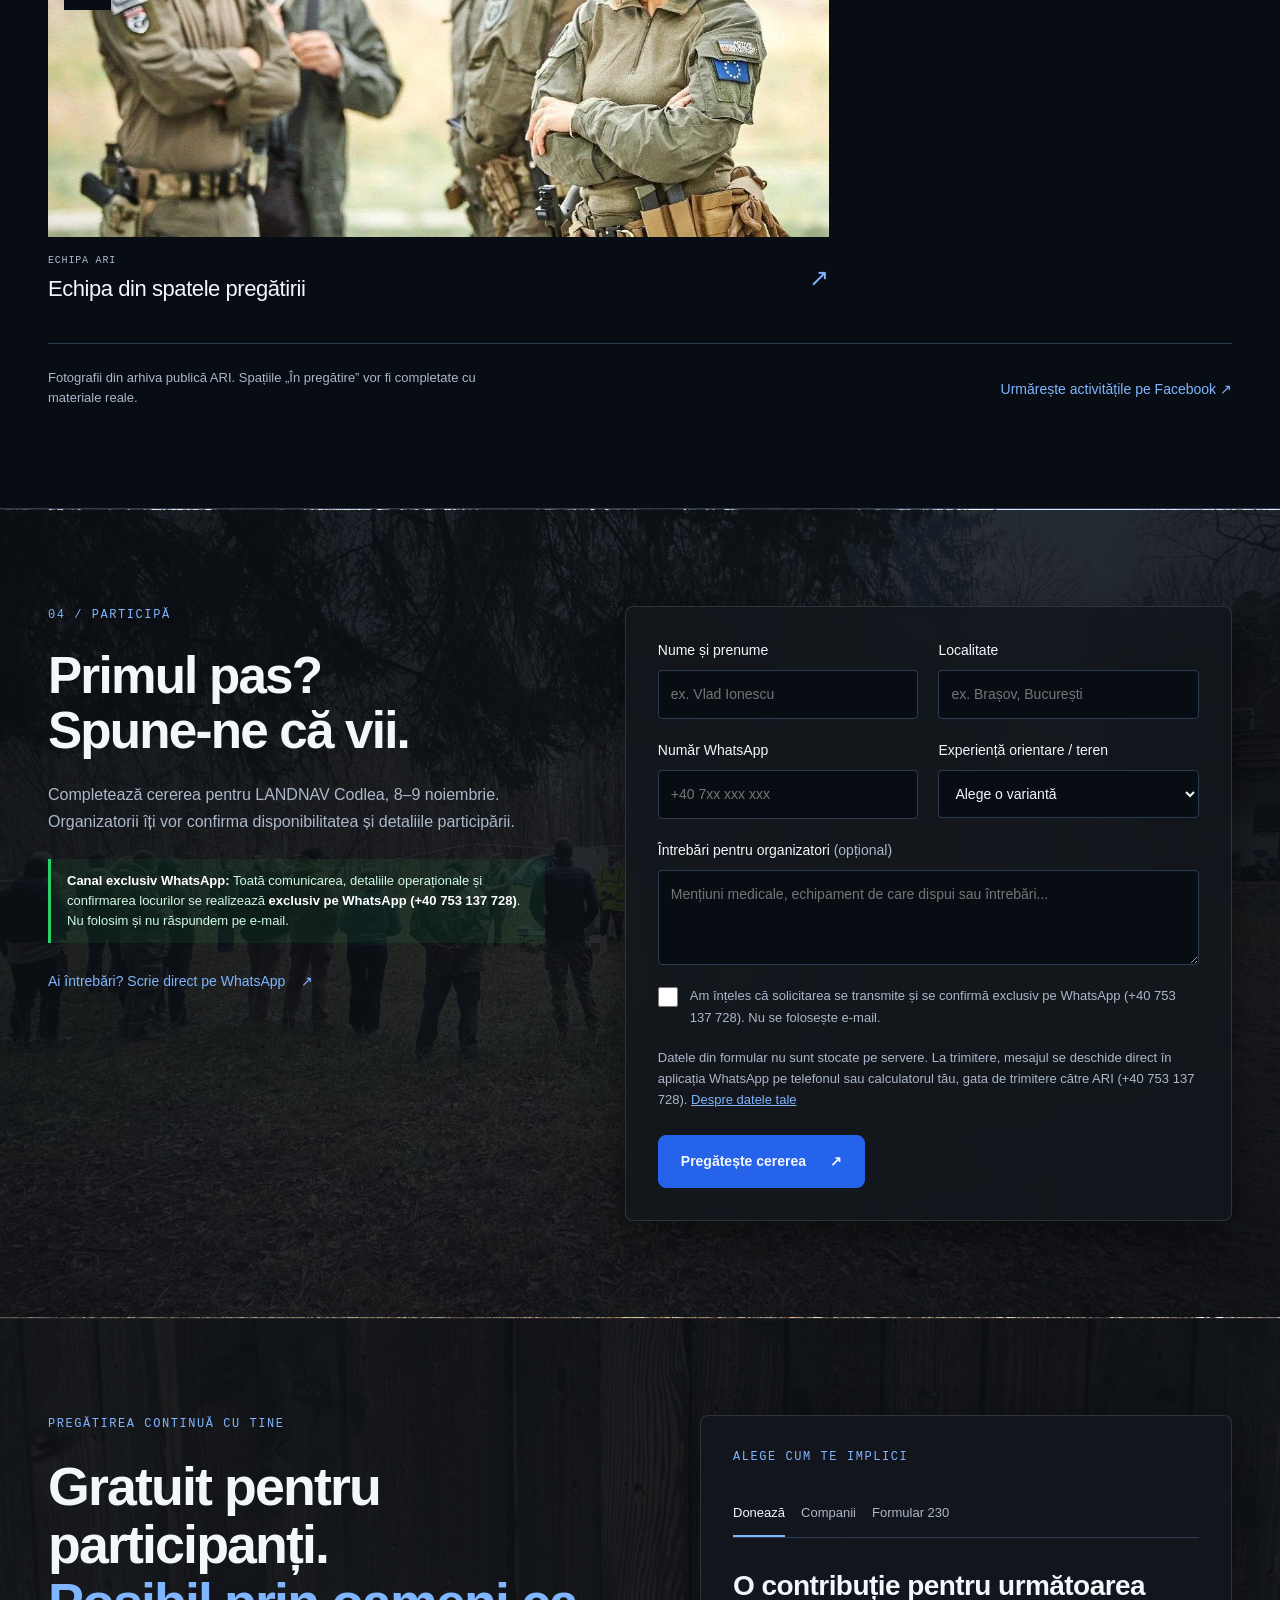
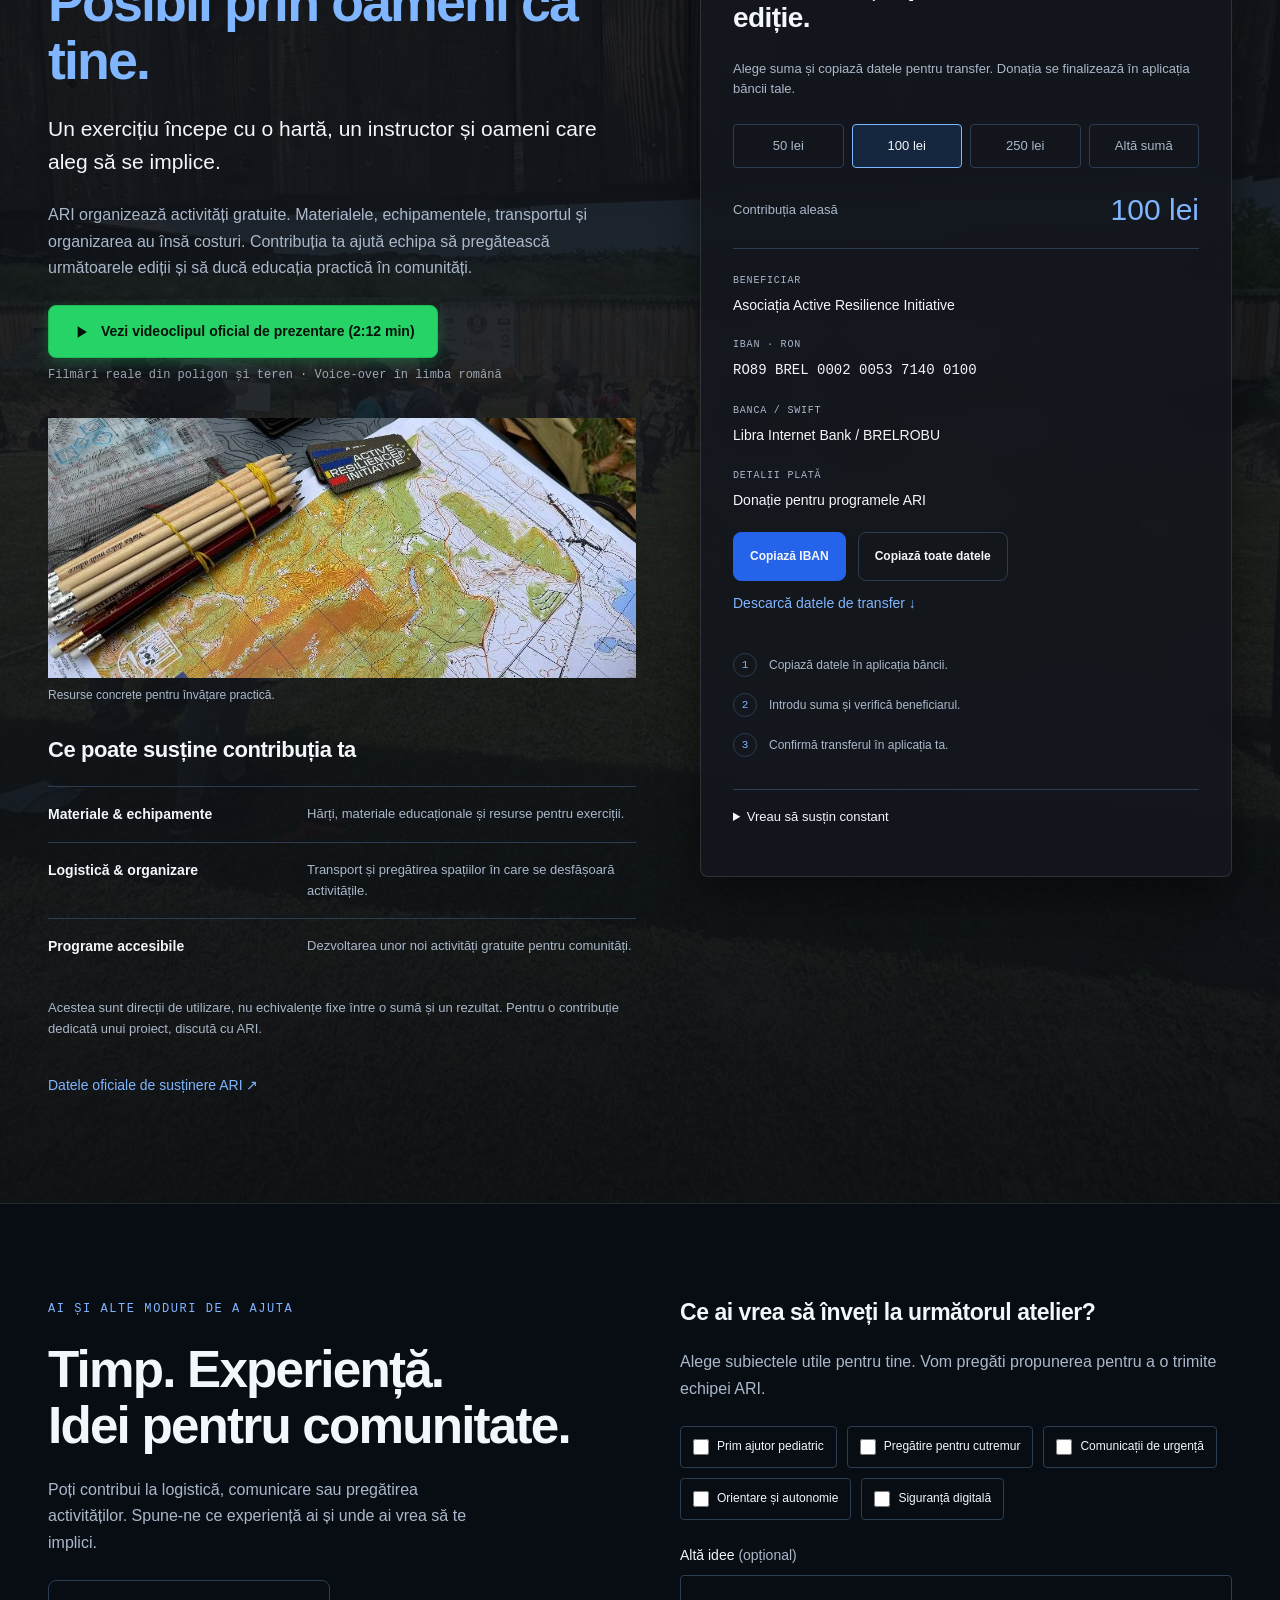
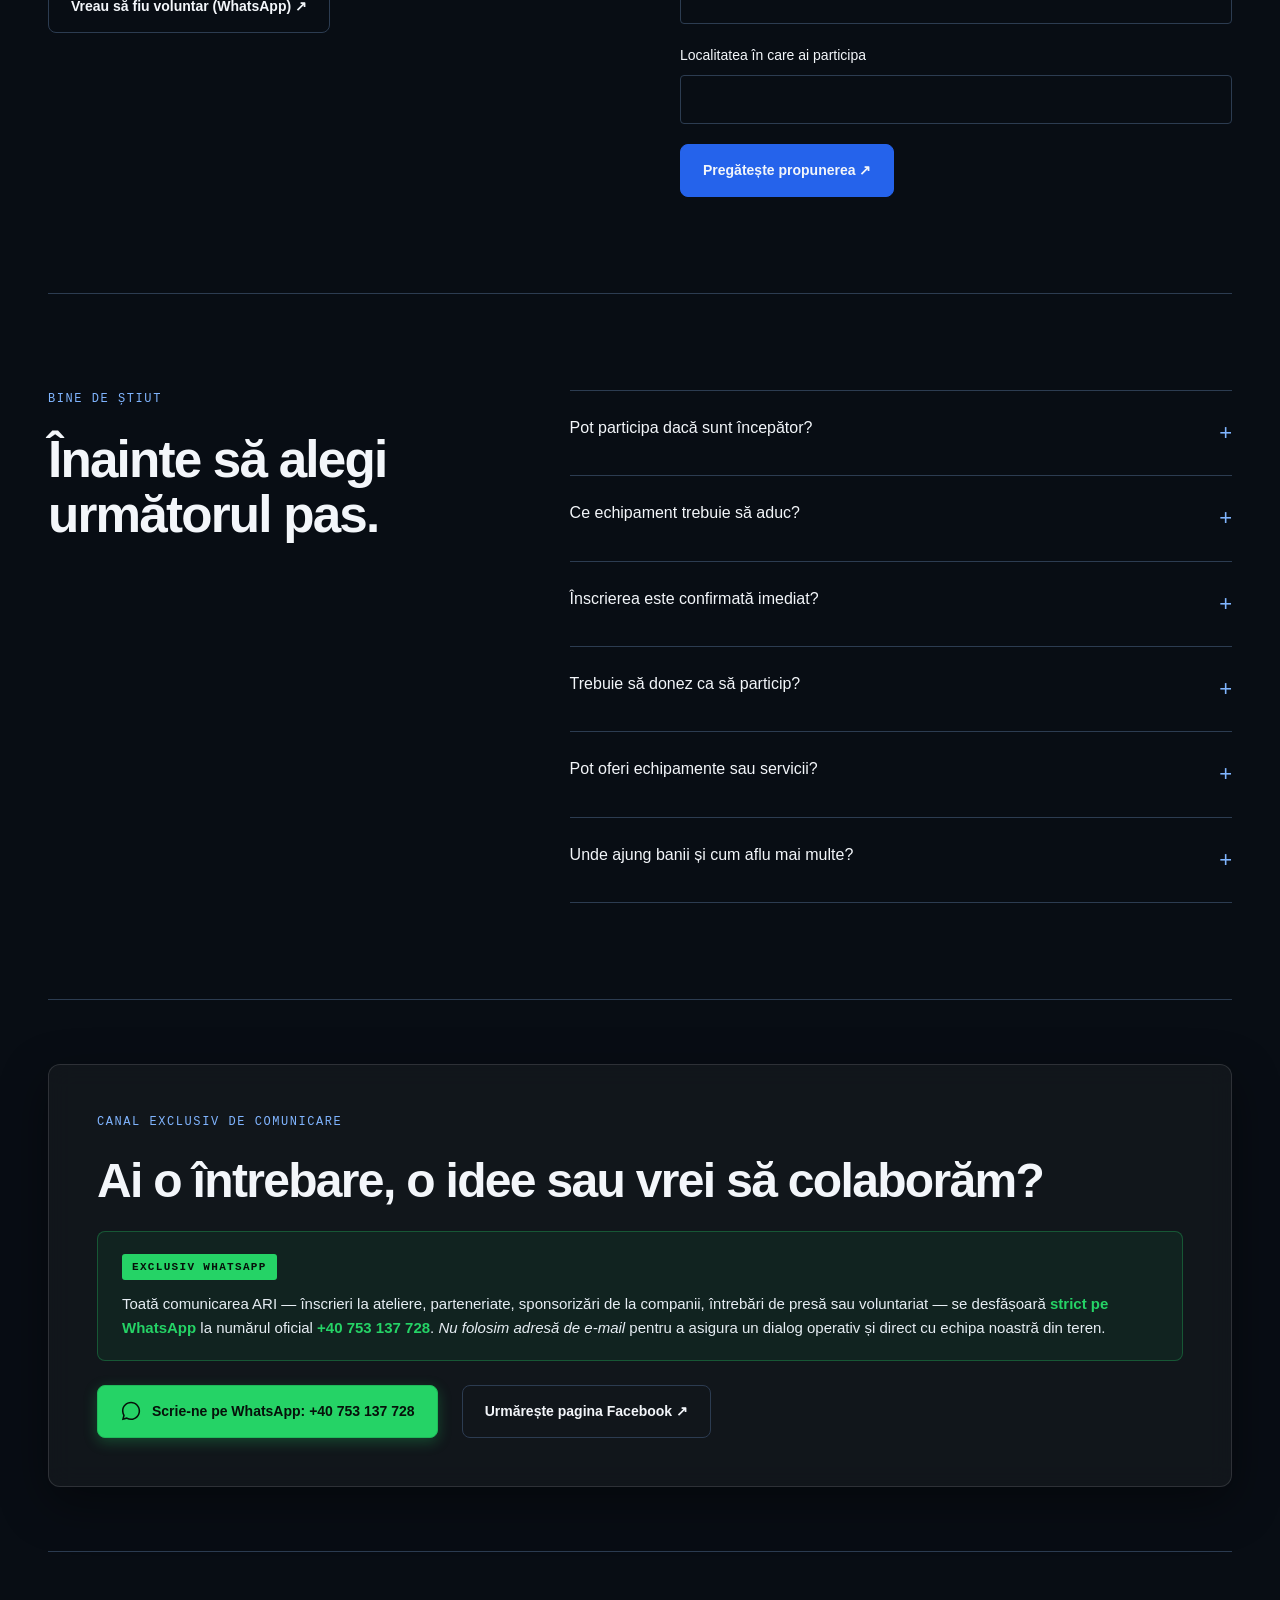
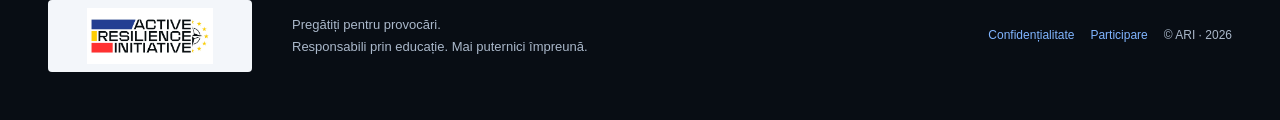
==== commit ec97adbb: "fix(opsec): eliminat FOS si forte speciale, inlocuit cu militari veterani activi si in rezerva" ====
--- a/index.html
+++ b/index.html
@@ -273,7 +273,7 @@
 <p class="eyebrow">03 / CINE ORGANIZEAZĂ</p>
 <h2>Oameni implicați.<br>Responsabilitate comună.</h2>
 <p class="intro">Asociația Active Resilience Initiative</p>
-<p>O inițiativă privată non-profit dedicată educației pentru reziliență în situații de criză. Programele reunesc voluntari, instructori și specialiști din domenii complementare.</p>
+<p>O inițiativă privată non-profit dedicată educației pentru reziliență în situații de criză. Programele sunt dezvoltate și susținute de militari veterani activi și în rezervă, alături de instructori autorizați și specialiști din domenii complementare.</p>
 <dl class="roles">
 <div>
 <dt>Coordonarea programului</dt>
@@ -281,7 +281,7 @@
 </div>
 <div>
 <dt>Instruire practică</dt>
-<dd>Instructori și colaboratori pentru orientare, prim ajutor, siguranță și lucru în echipă, în funcție de eveniment.</dd>
+<dd>Militari veterani activi și în rezervă, instructori de tir și colaboratori pentru prim ajutor, orientare și siguranță.</dd>
 </div>
 <div>
 <dt>Voluntari & parteneri</dt>
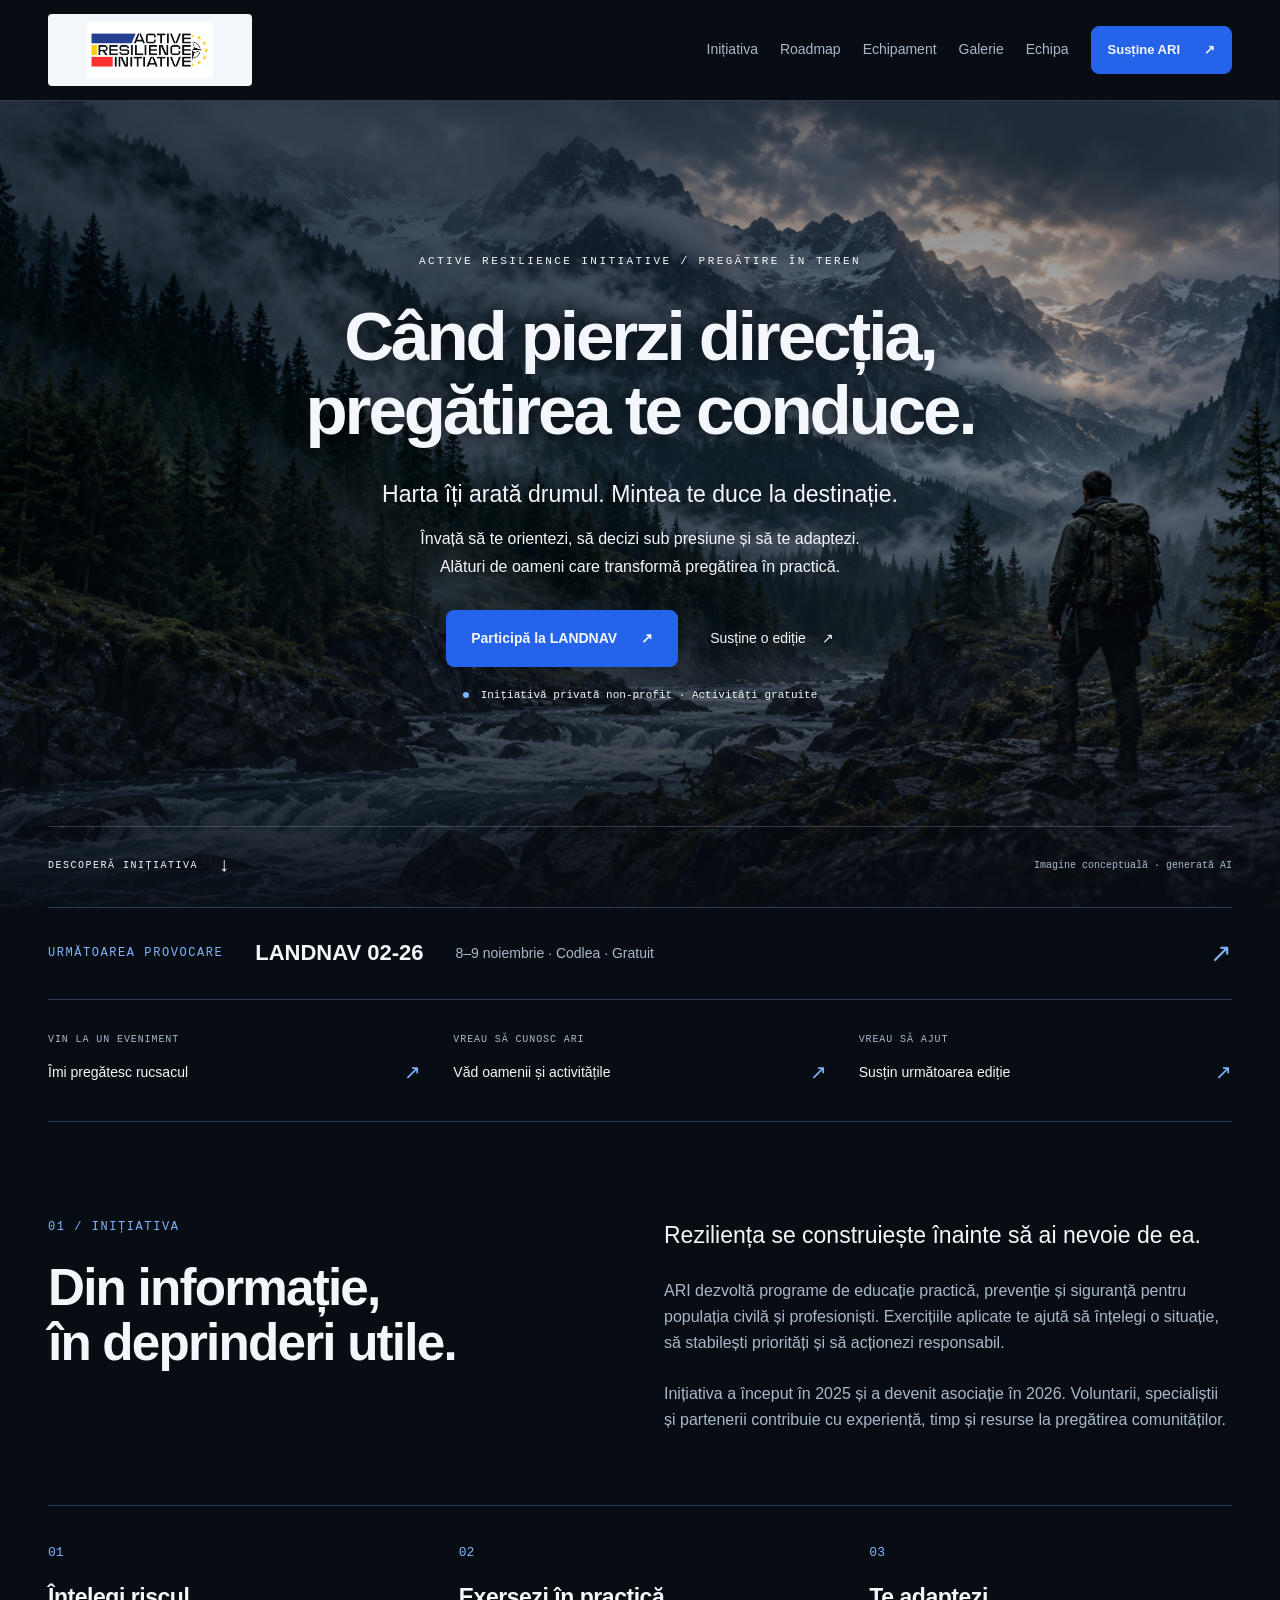
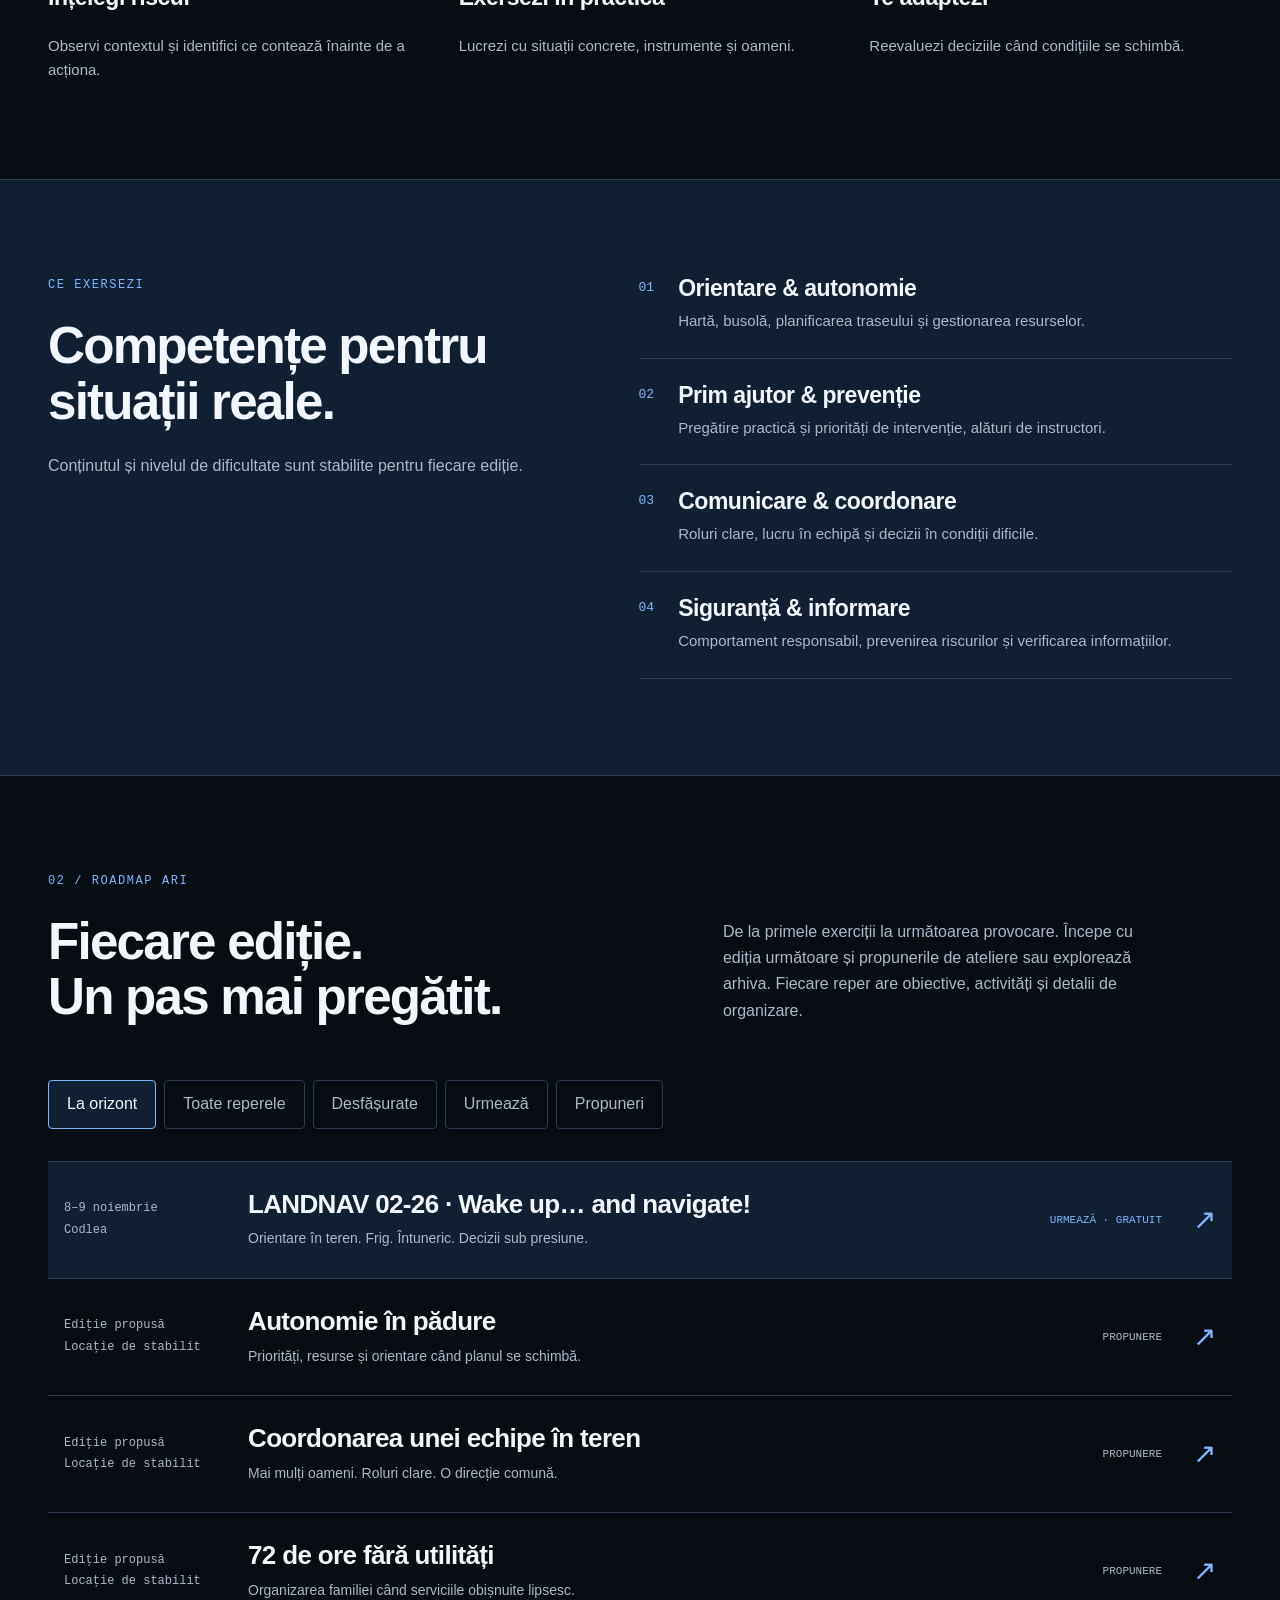
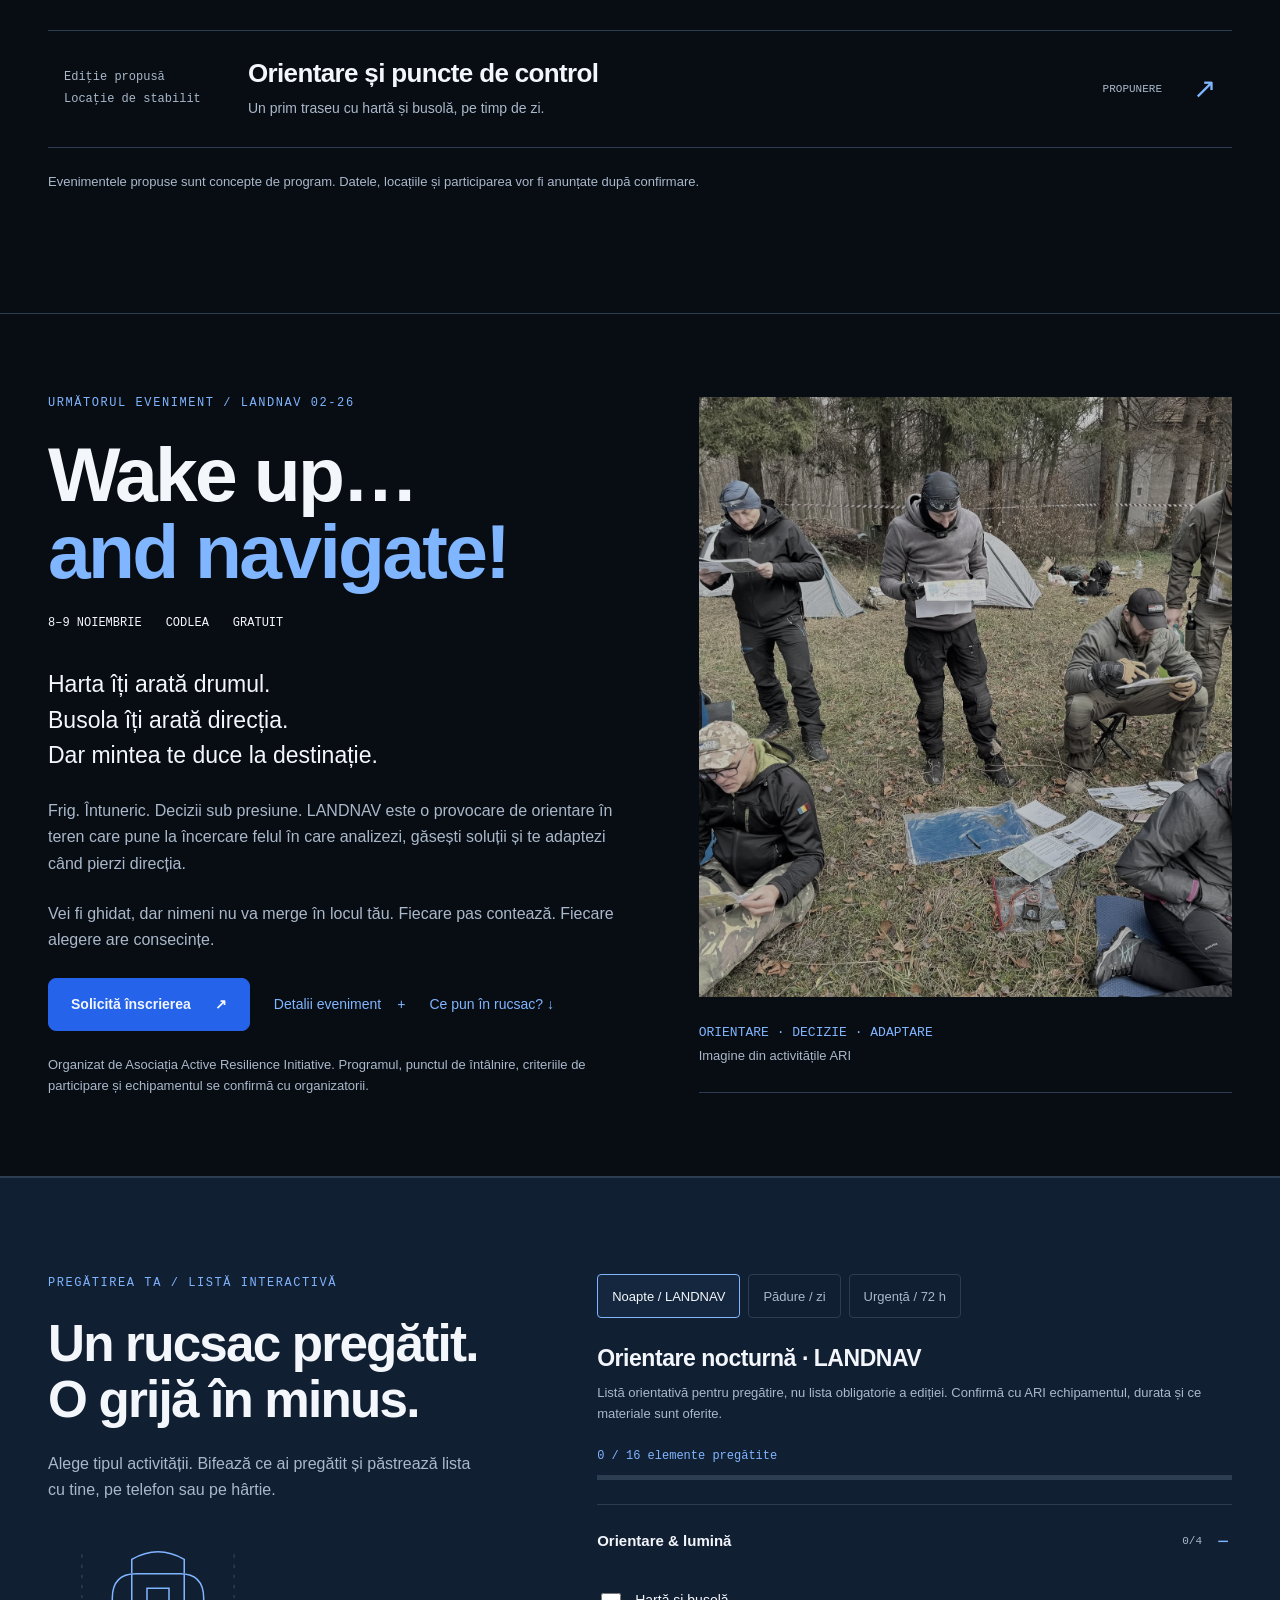
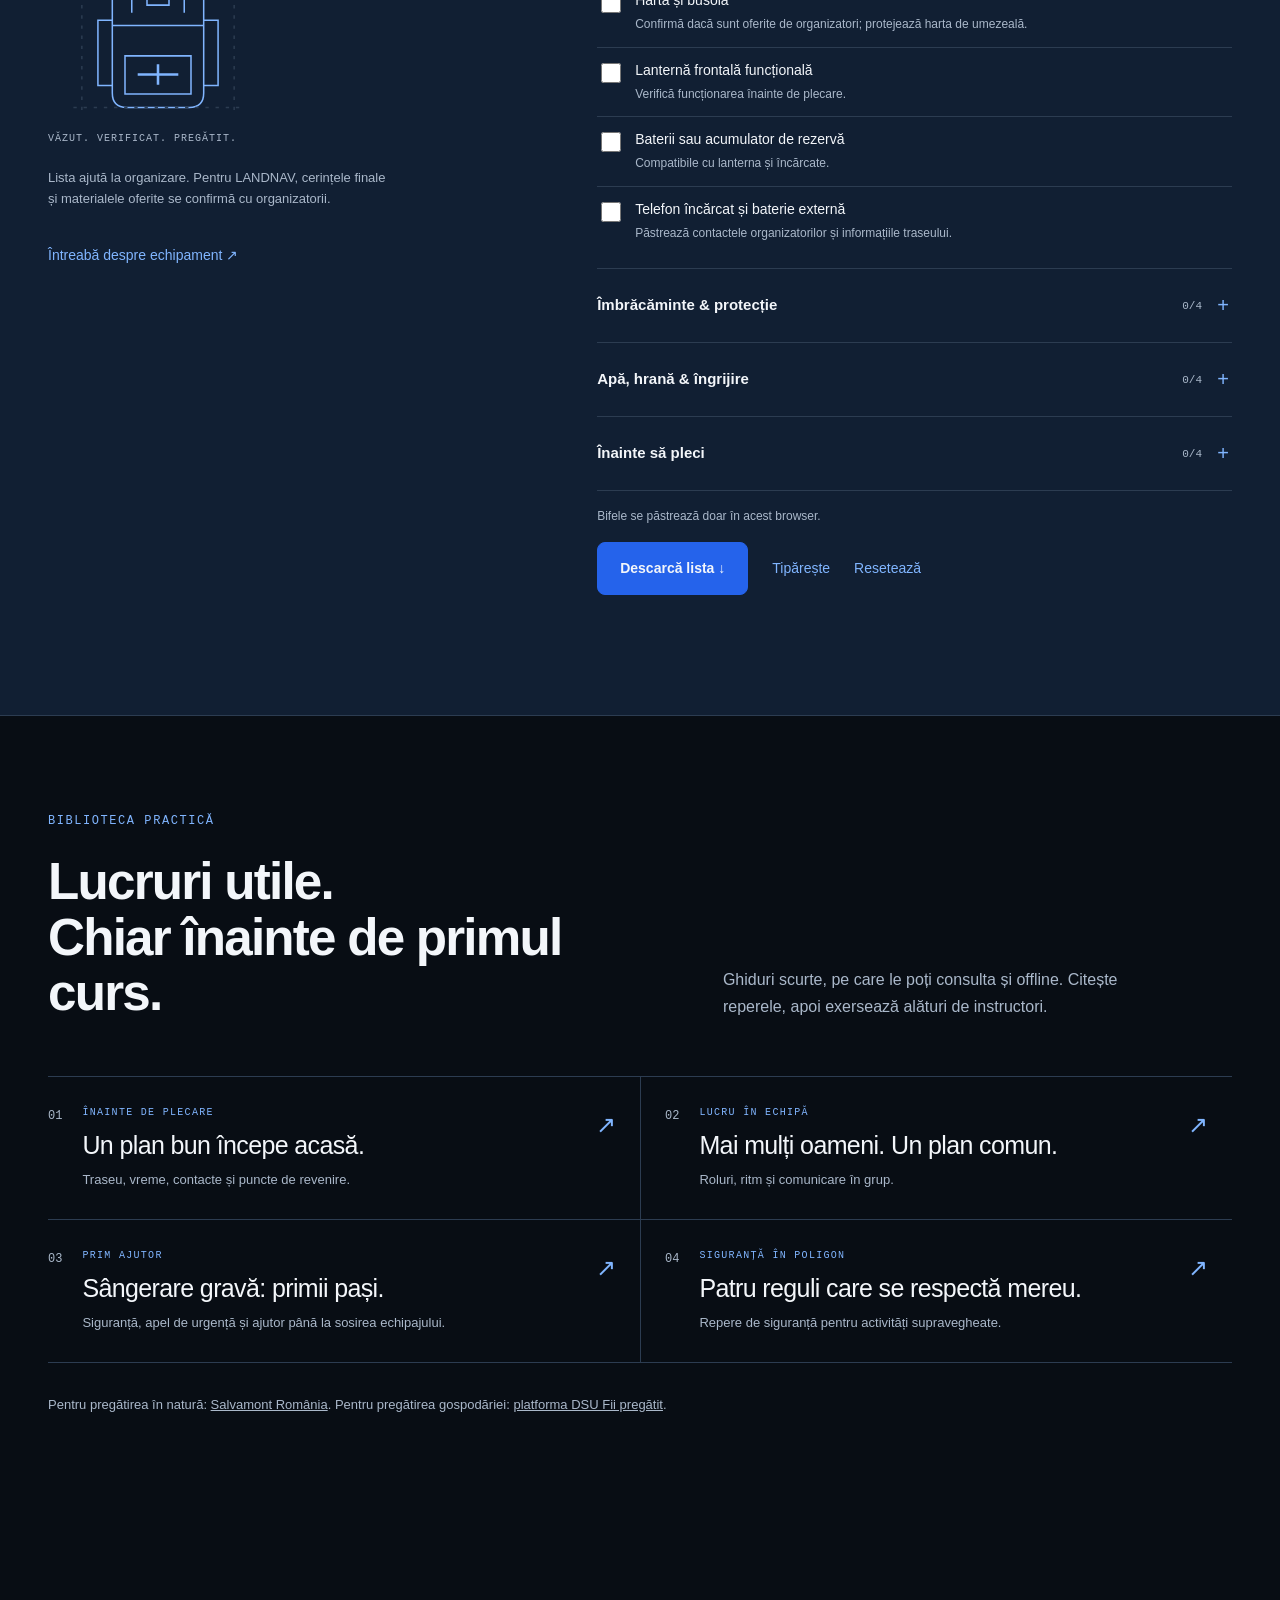
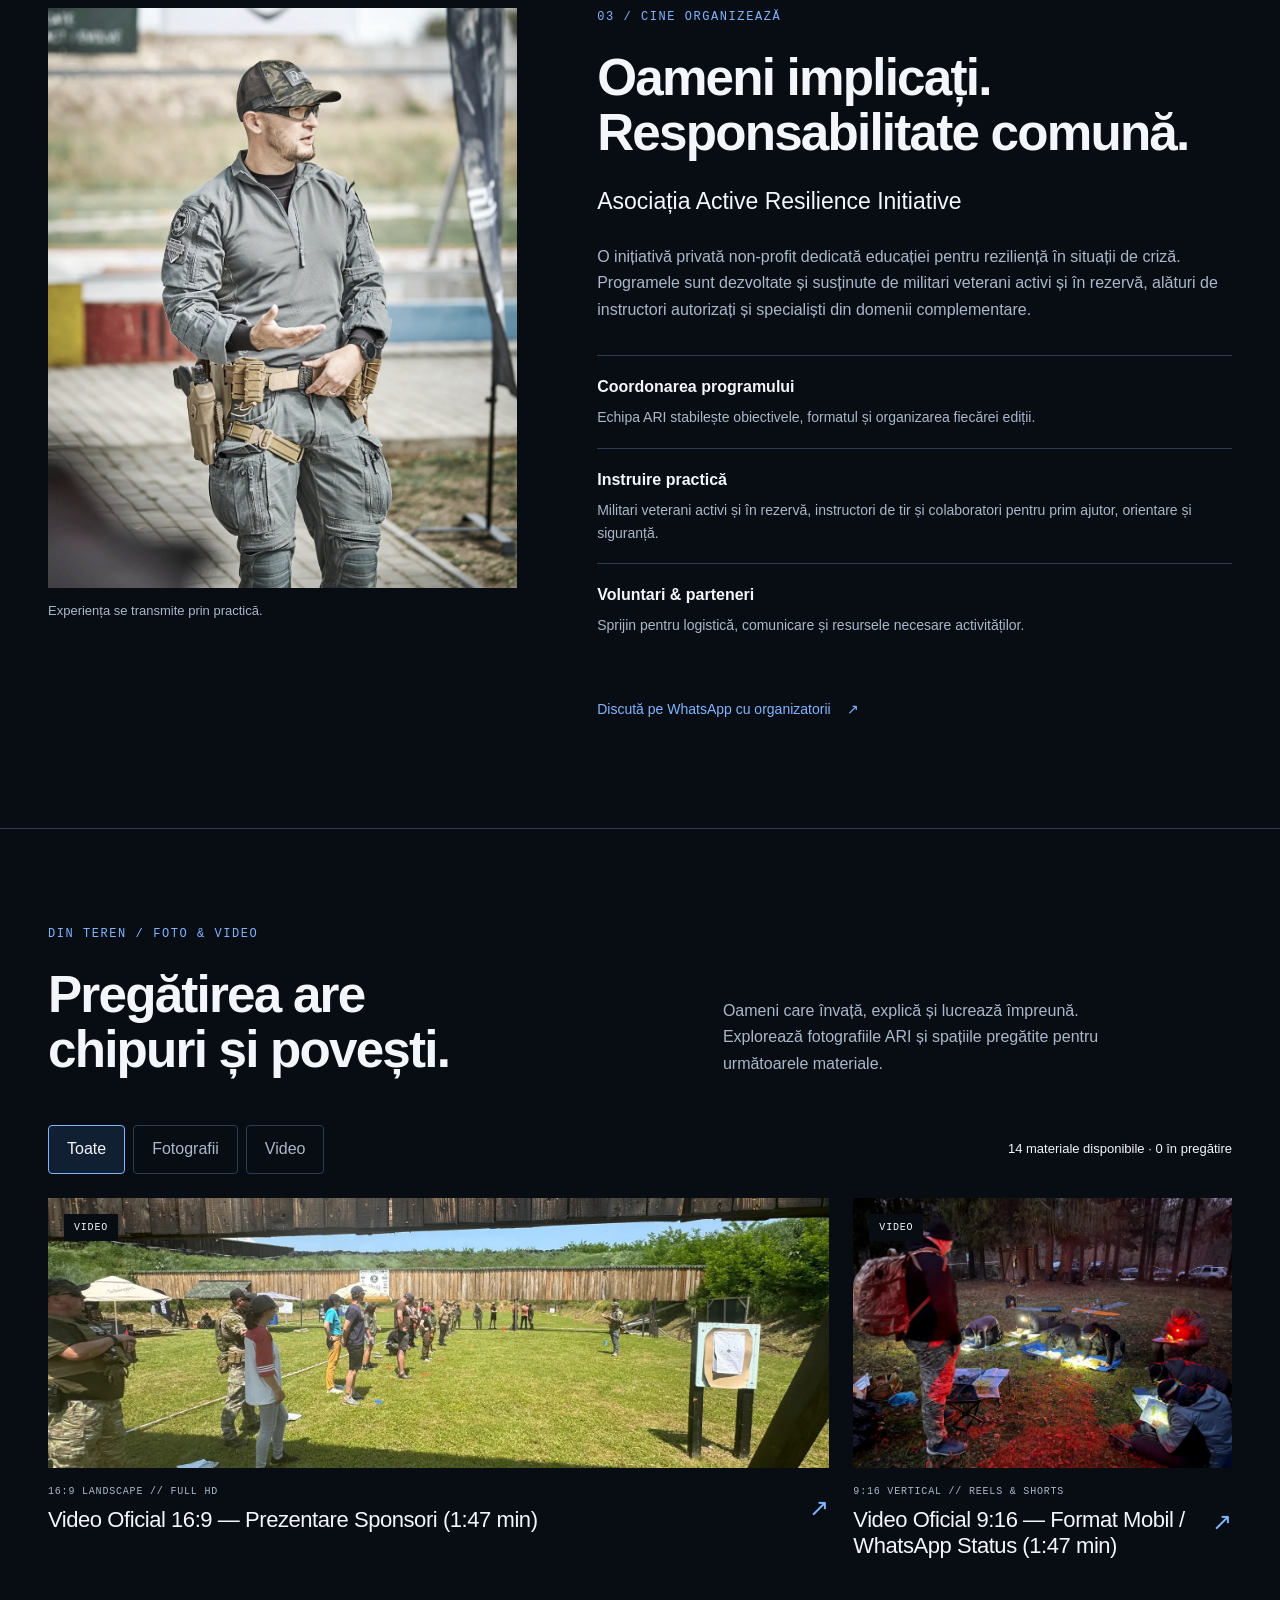
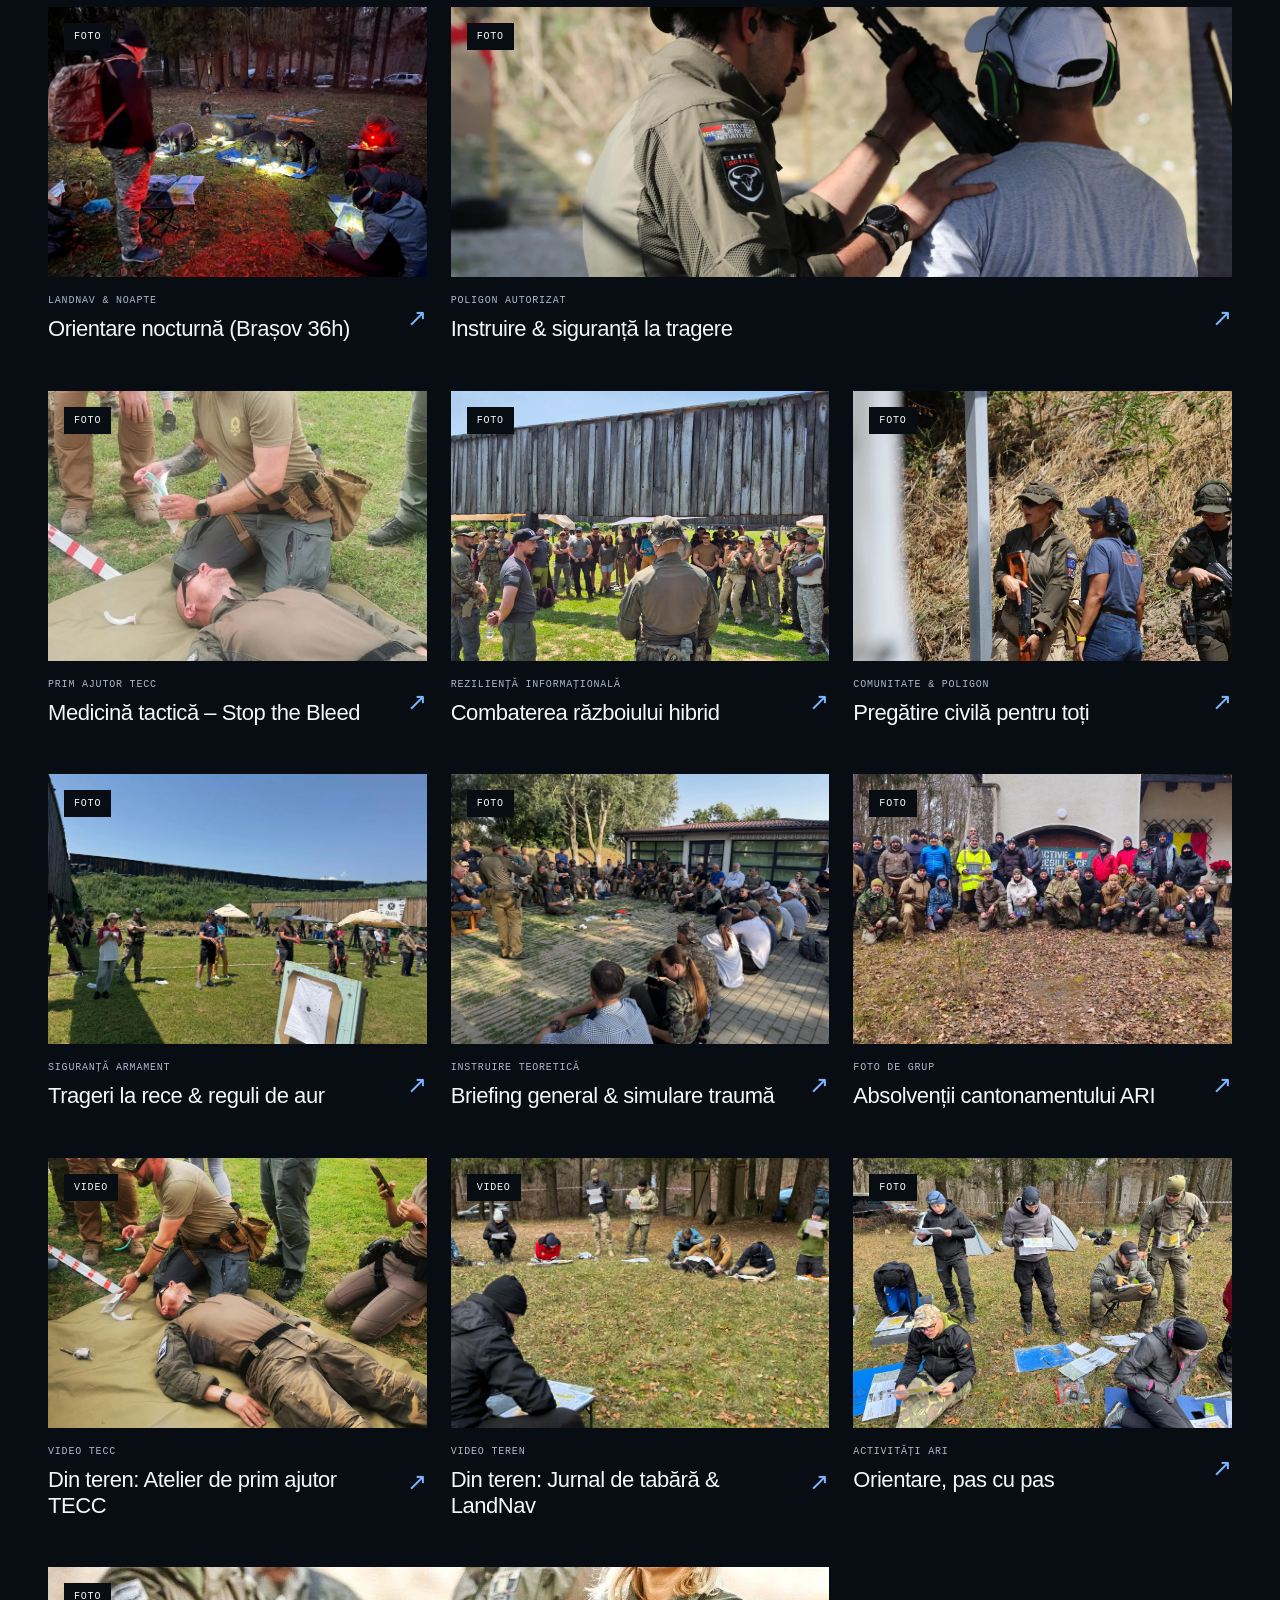
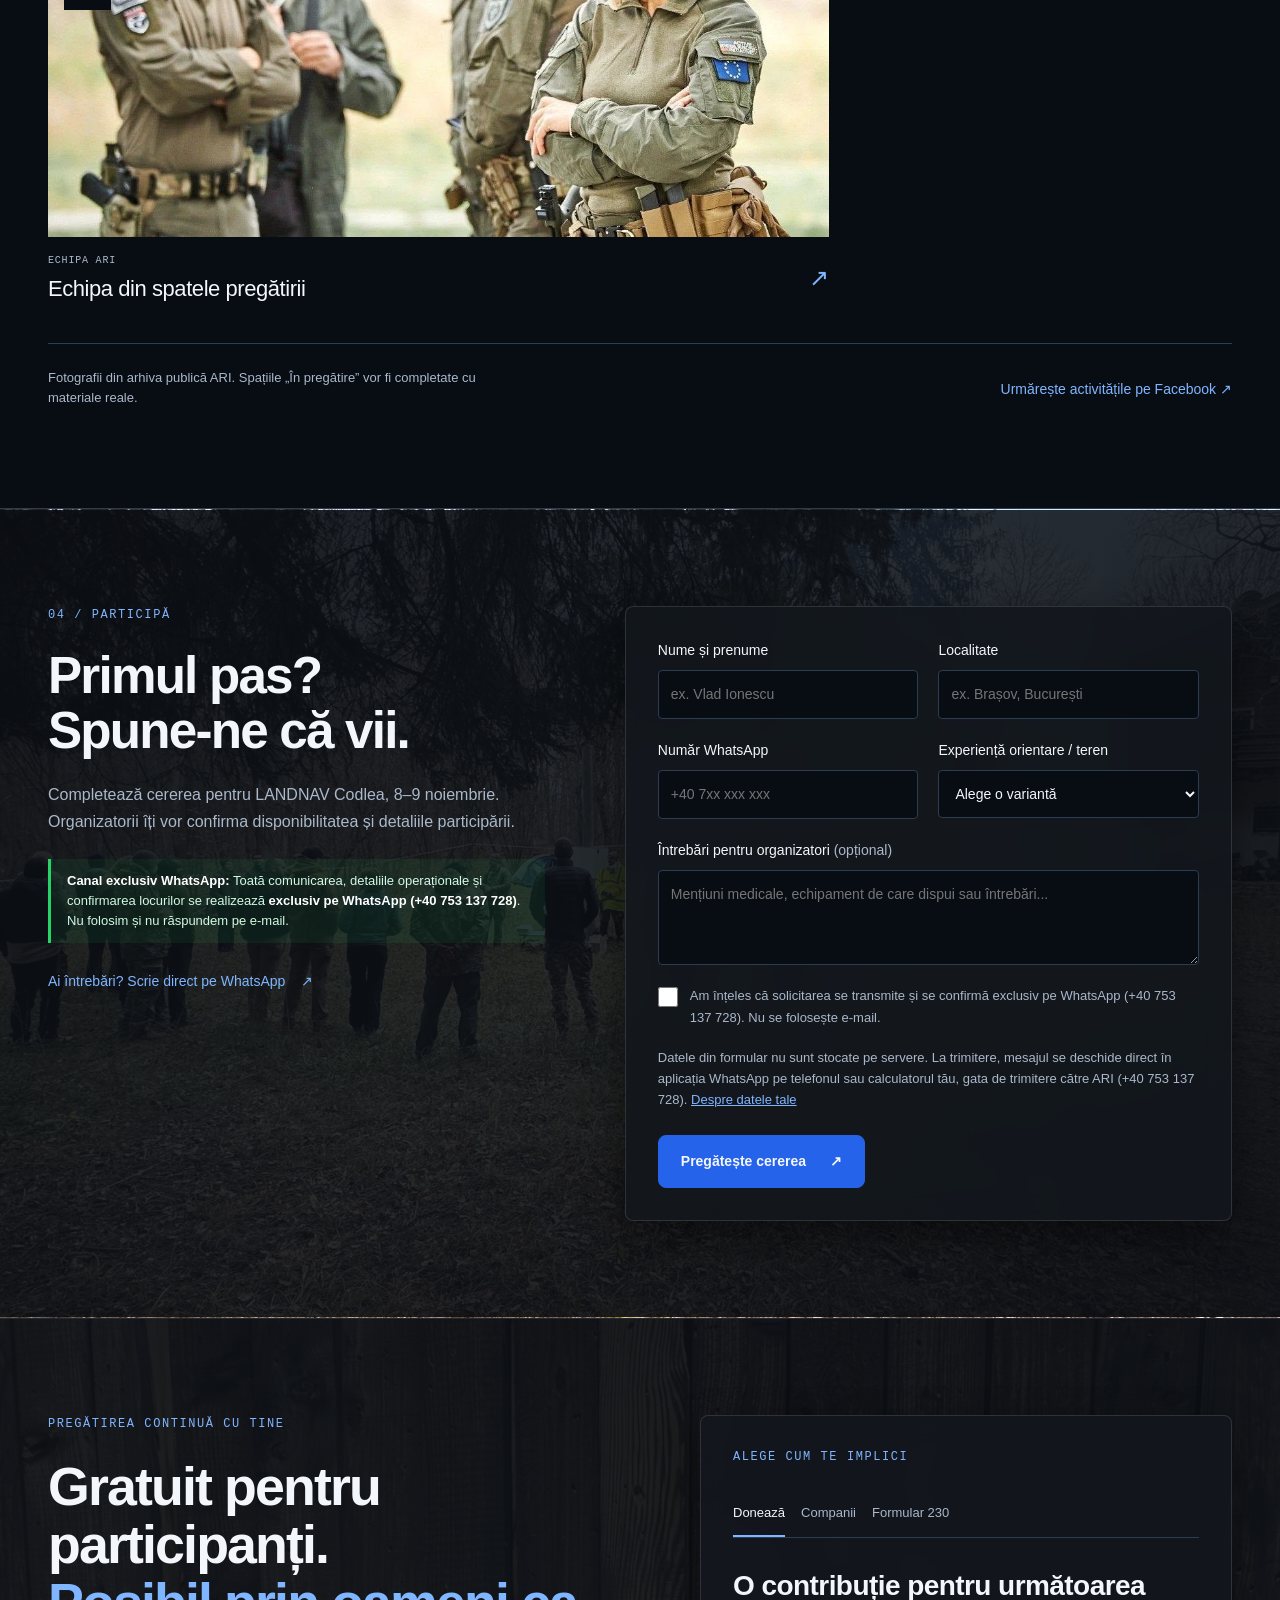
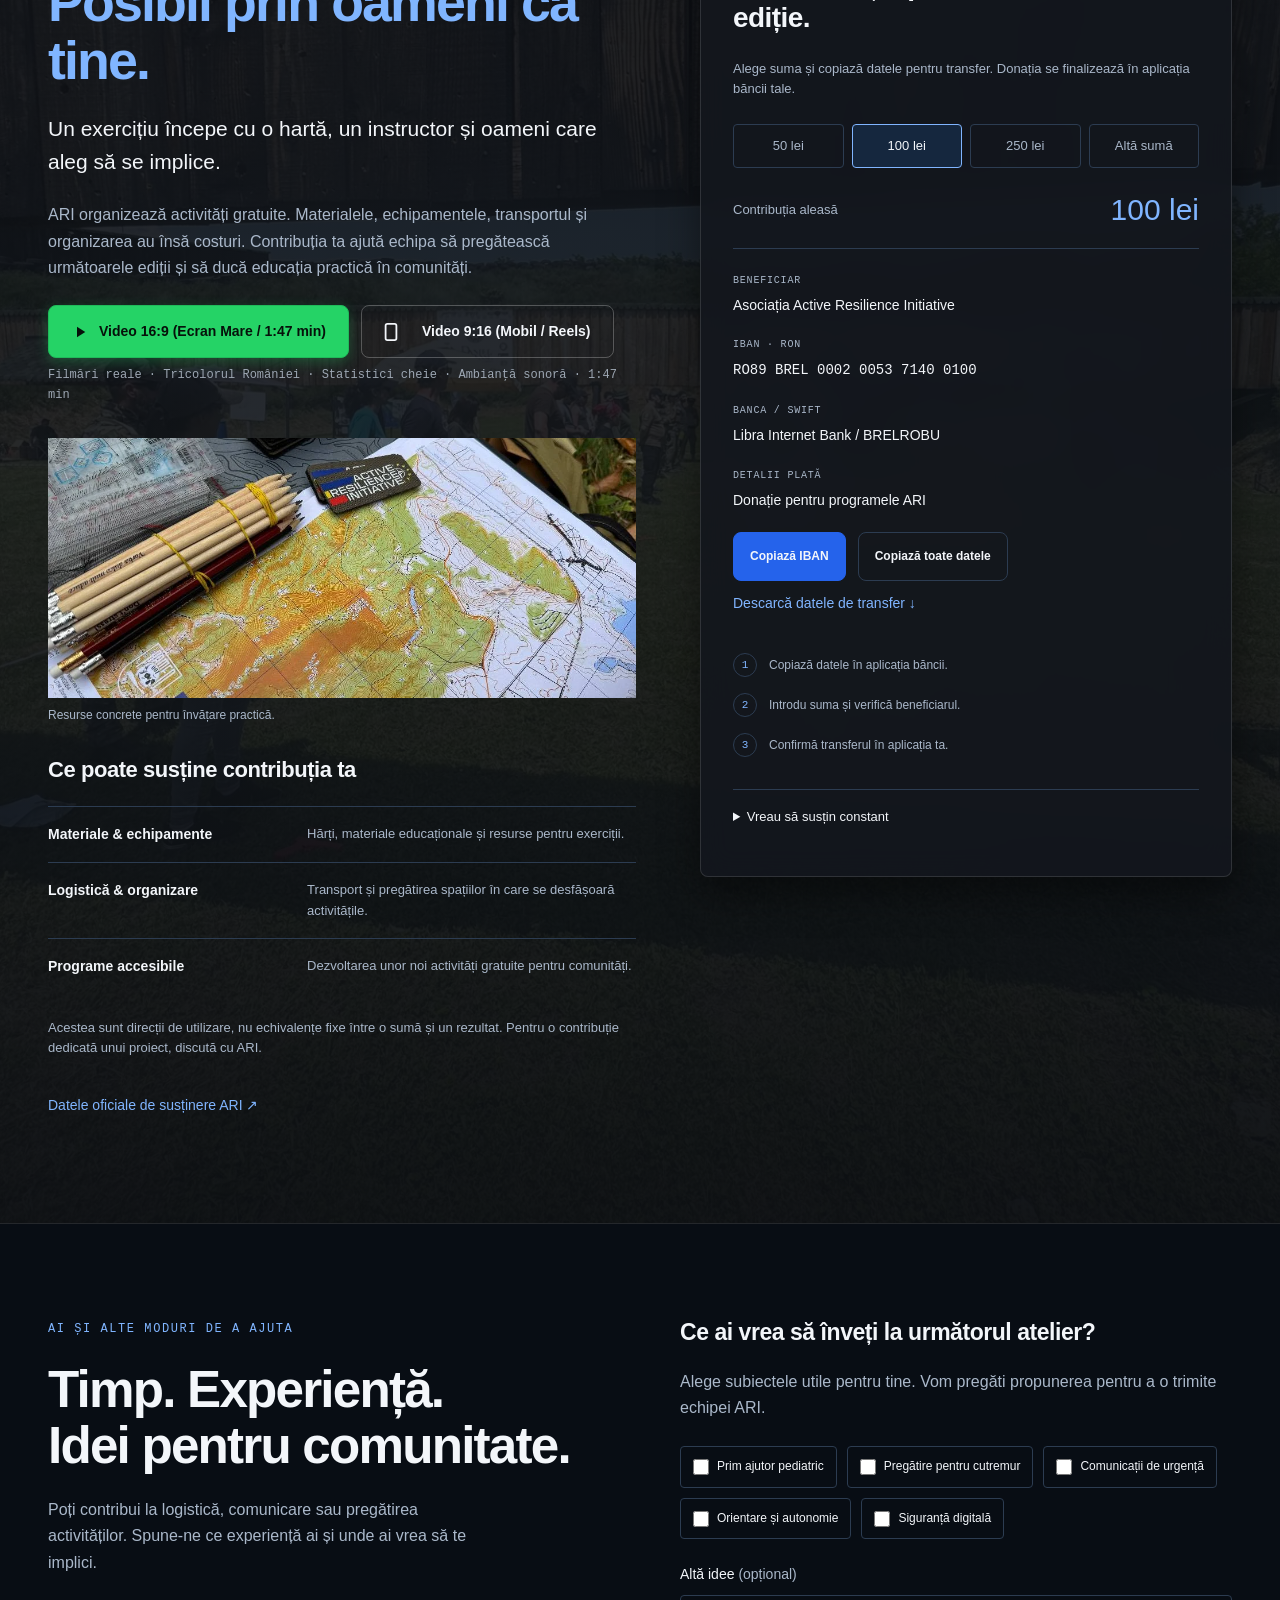
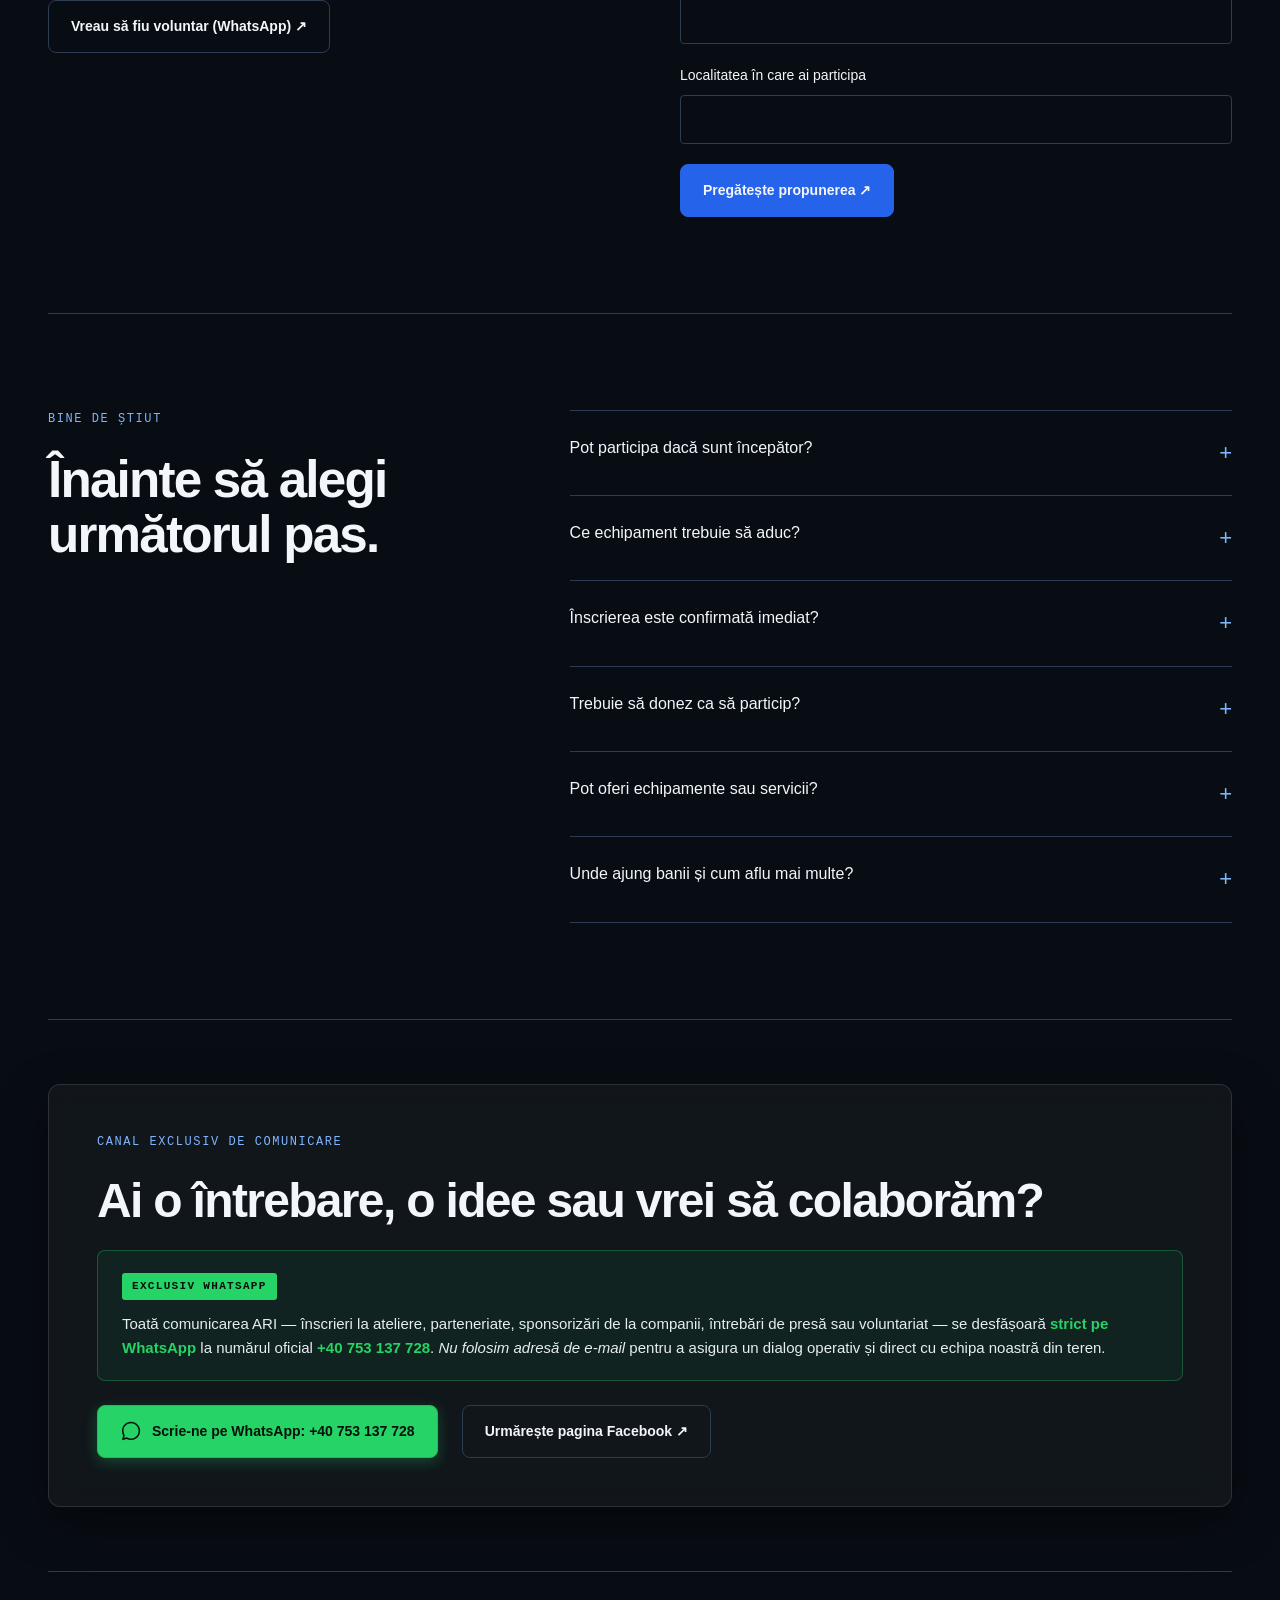
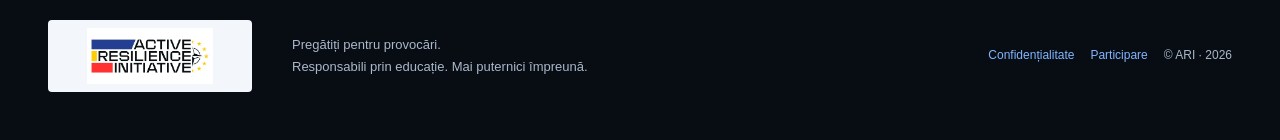
==== commit a74f37c7: "Add dual 16:9 and 9:16 official pitch videos, portrait modal support, and interactive player" ====
--- a/index.html
+++ b/index.html
@@ -387,11 +387,17 @@
     <p class="intro">Un exercițiu începe cu o hartă, un instructor și oameni care aleg să se implice.</p>
     <p>ARI organizează activități gratuite. Materialele, echipamentele, transportul și organizarea au însă costuri. Contribuția ta ajută echipa să pregătească următoarele ediții și să ducă educația practică în comunități.</p>
     <div class="video-pitch-cta">
-      <button class="button primary-whatsapp" type="button" data-open-pitch-video aria-haspopup="dialog">
-        <svg class="icon-inline" width="20" height="20" viewBox="0 0 24 24" fill="currentColor" aria-hidden="true"><path d="M8 5v14l11-7z"/></svg>
-        Vezi videoclipul oficial de prezentare (2:12 min)
-      </button>
-      <span class="video-pitch-note">Filmări reale din poligon și teren · Voice-over în limba română</span>
+      <div style="display:flex;gap:12px;flex-wrap:wrap;align-items:center;">
+        <button class="button primary-whatsapp" type="button" data-open-pitch-video aria-haspopup="dialog">
+          <svg class="icon-inline" width="18" height="18" viewBox="0 0 24 24" fill="currentColor" aria-hidden="true"><path d="M8 5v14l11-7z"/></svg>
+          Video 16:9 (Ecran Mare / 1:47 min)
+        </button>
+        <button class="button secondary" type="button" data-open-pitch-9x16 aria-haspopup="dialog" style="border:1px solid rgba(255,255,255,0.25);">
+          <svg class="icon-inline" width="14" height="18" viewBox="0 0 14 20" fill="none" stroke="currentColor" stroke-width="2" aria-hidden="true"><rect x="1" y="1" width="12" height="18" rx="2"/></svg>
+          Video 9:16 (Mobil / Reels)
+        </button>
+      </div>
+      <span class="video-pitch-note">Filmări reale · Tricolorul României · Statistici cheie · Ambianță sonoră · 1:47 min</span>
     </div>
     </div>
     <figure class="donation-photo">
--- a/assets/css/experience.css
+++ b/assets/css/experience.css
@@ -441,3 +441,22 @@
   color: #9da7b3;
   font-family: var(--font-mono);
 }
+
+
+/* 9:16 Portrait Lightbox Styling */
+dialog[data-variant="media"][data-orientation="portrait"] {
+  width: min(440px, calc(100% - 32px));
+  max-width: 440px;
+}
+
+dialog[data-variant="media"][data-orientation="portrait"] video,
+dialog[data-variant="media"] video.video-portrait {
+  max-height: 66dvh;
+  aspect-ratio: 9 / 16;
+  object-fit: cover;
+  border-radius: 8px;
+  background: #000;
+  box-shadow: 0 12px 32px rgba(0, 0, 0, 0.5);
+  margin-inline: auto;
+  display: block;
+}
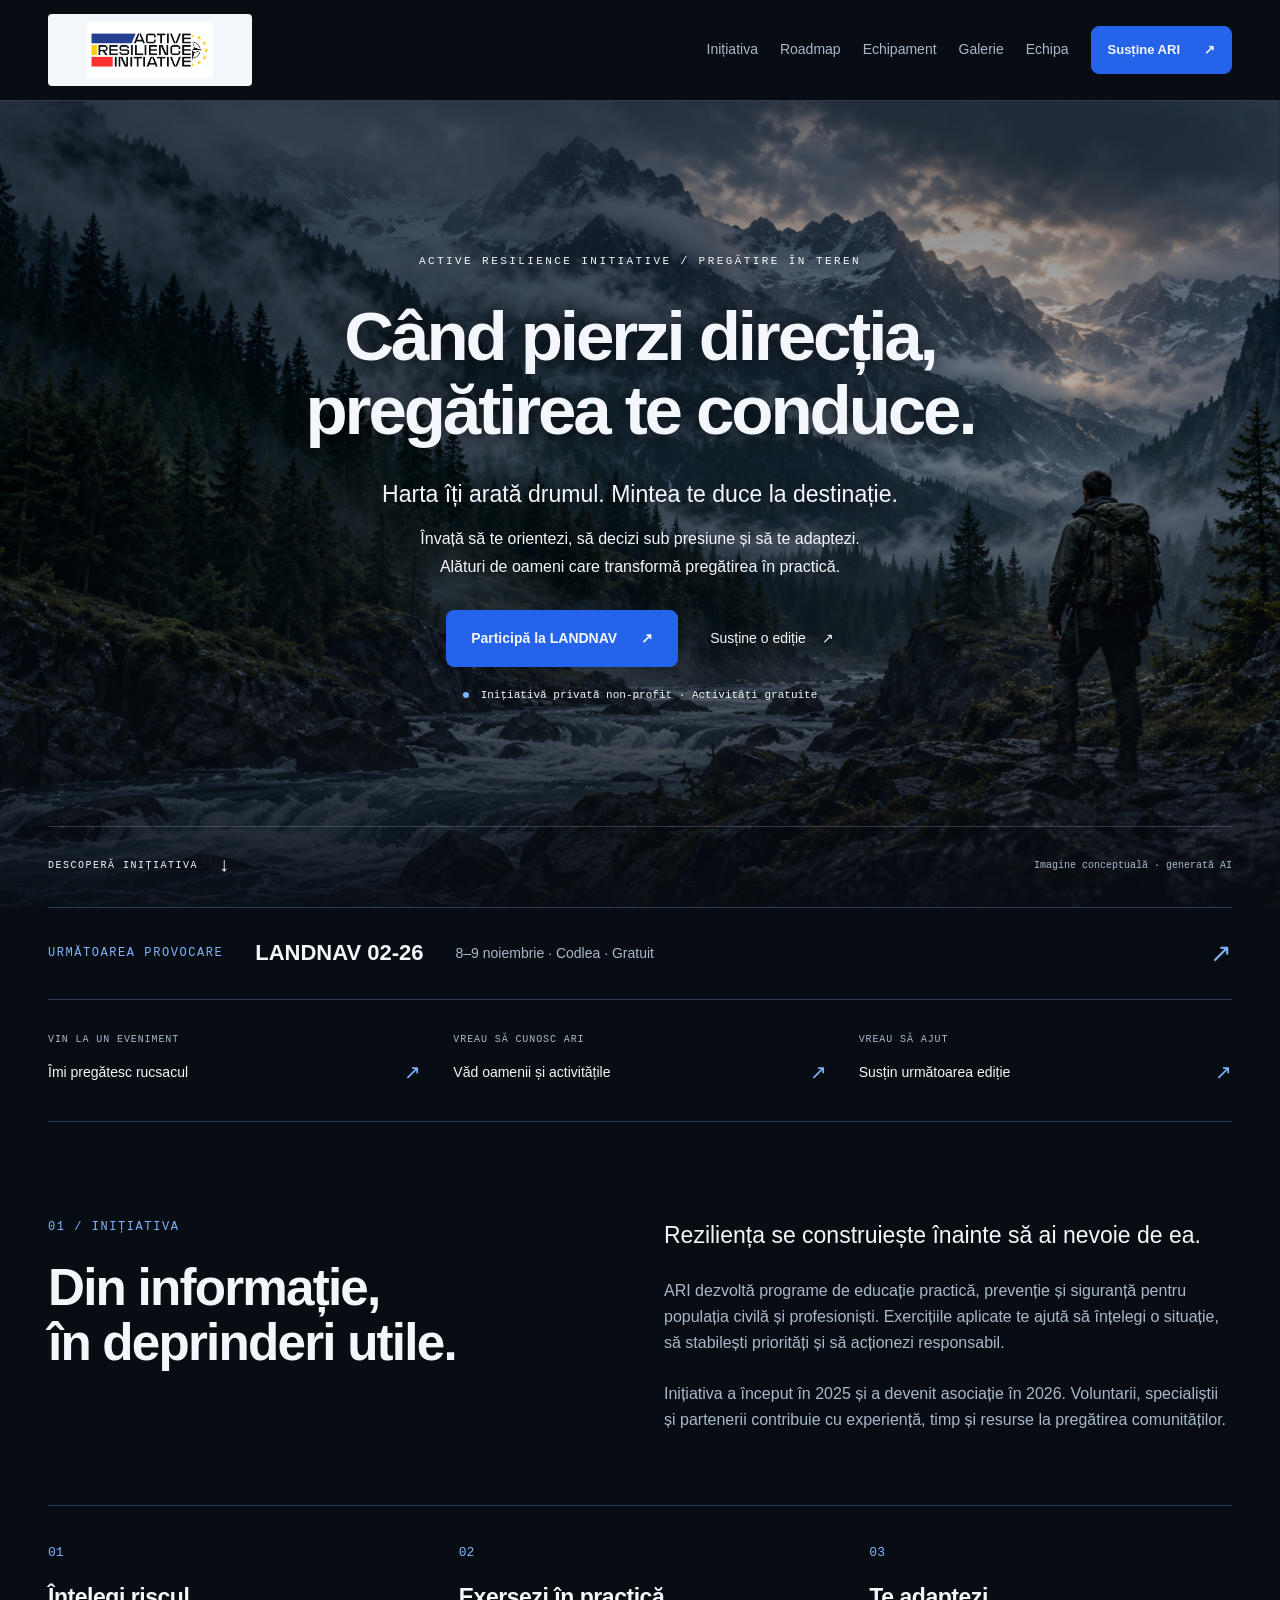
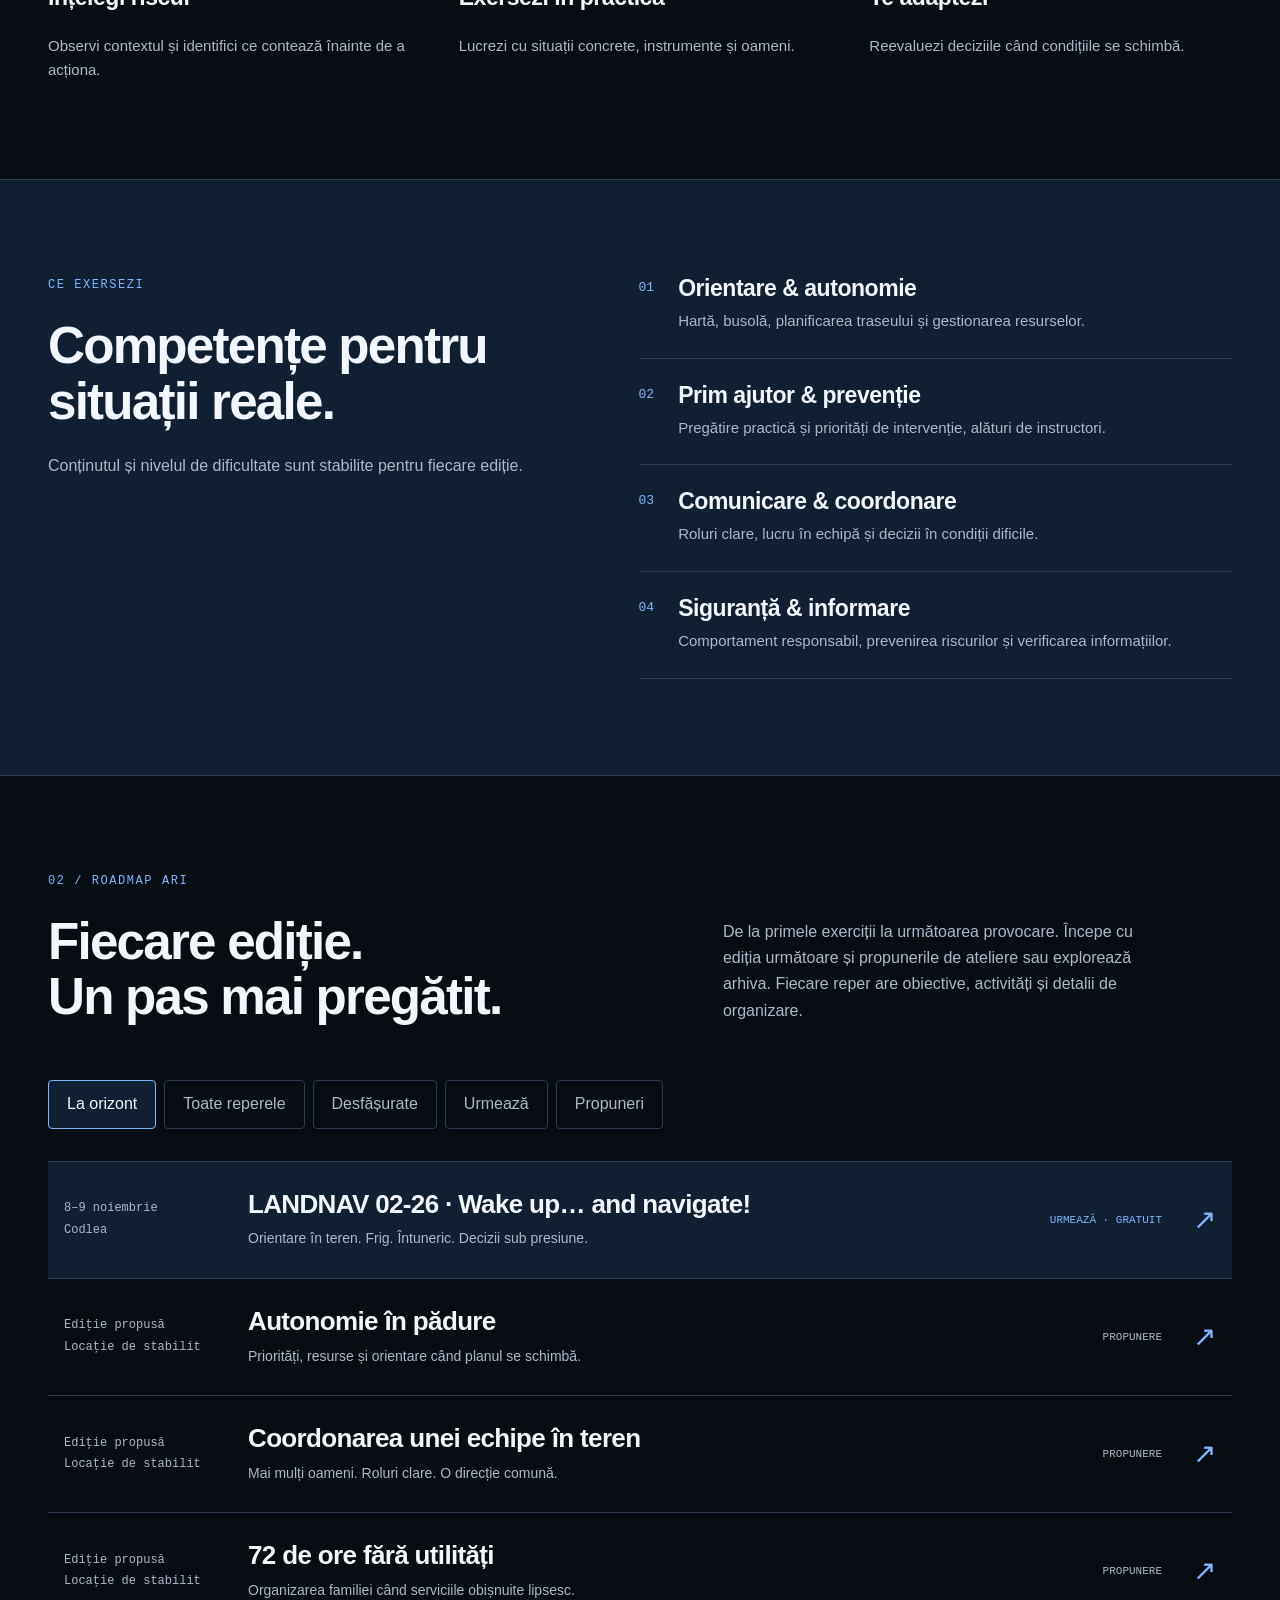
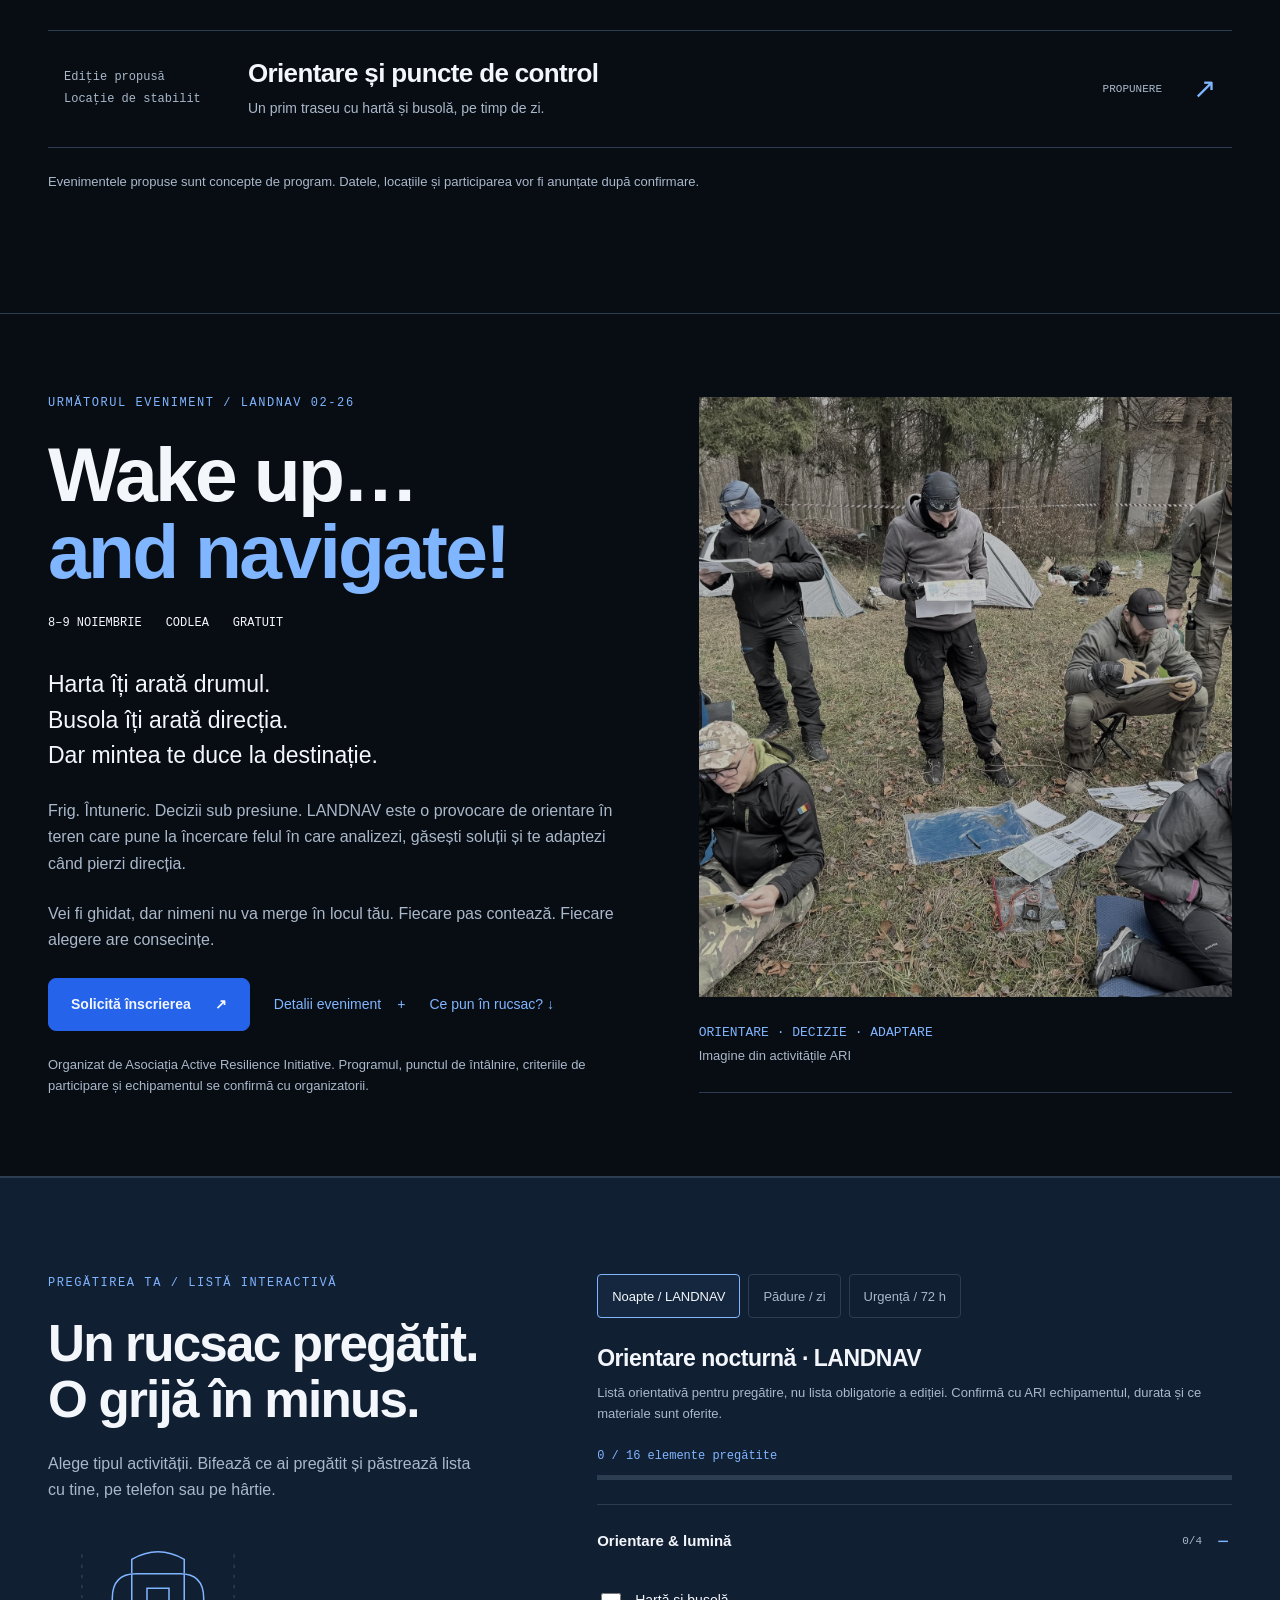
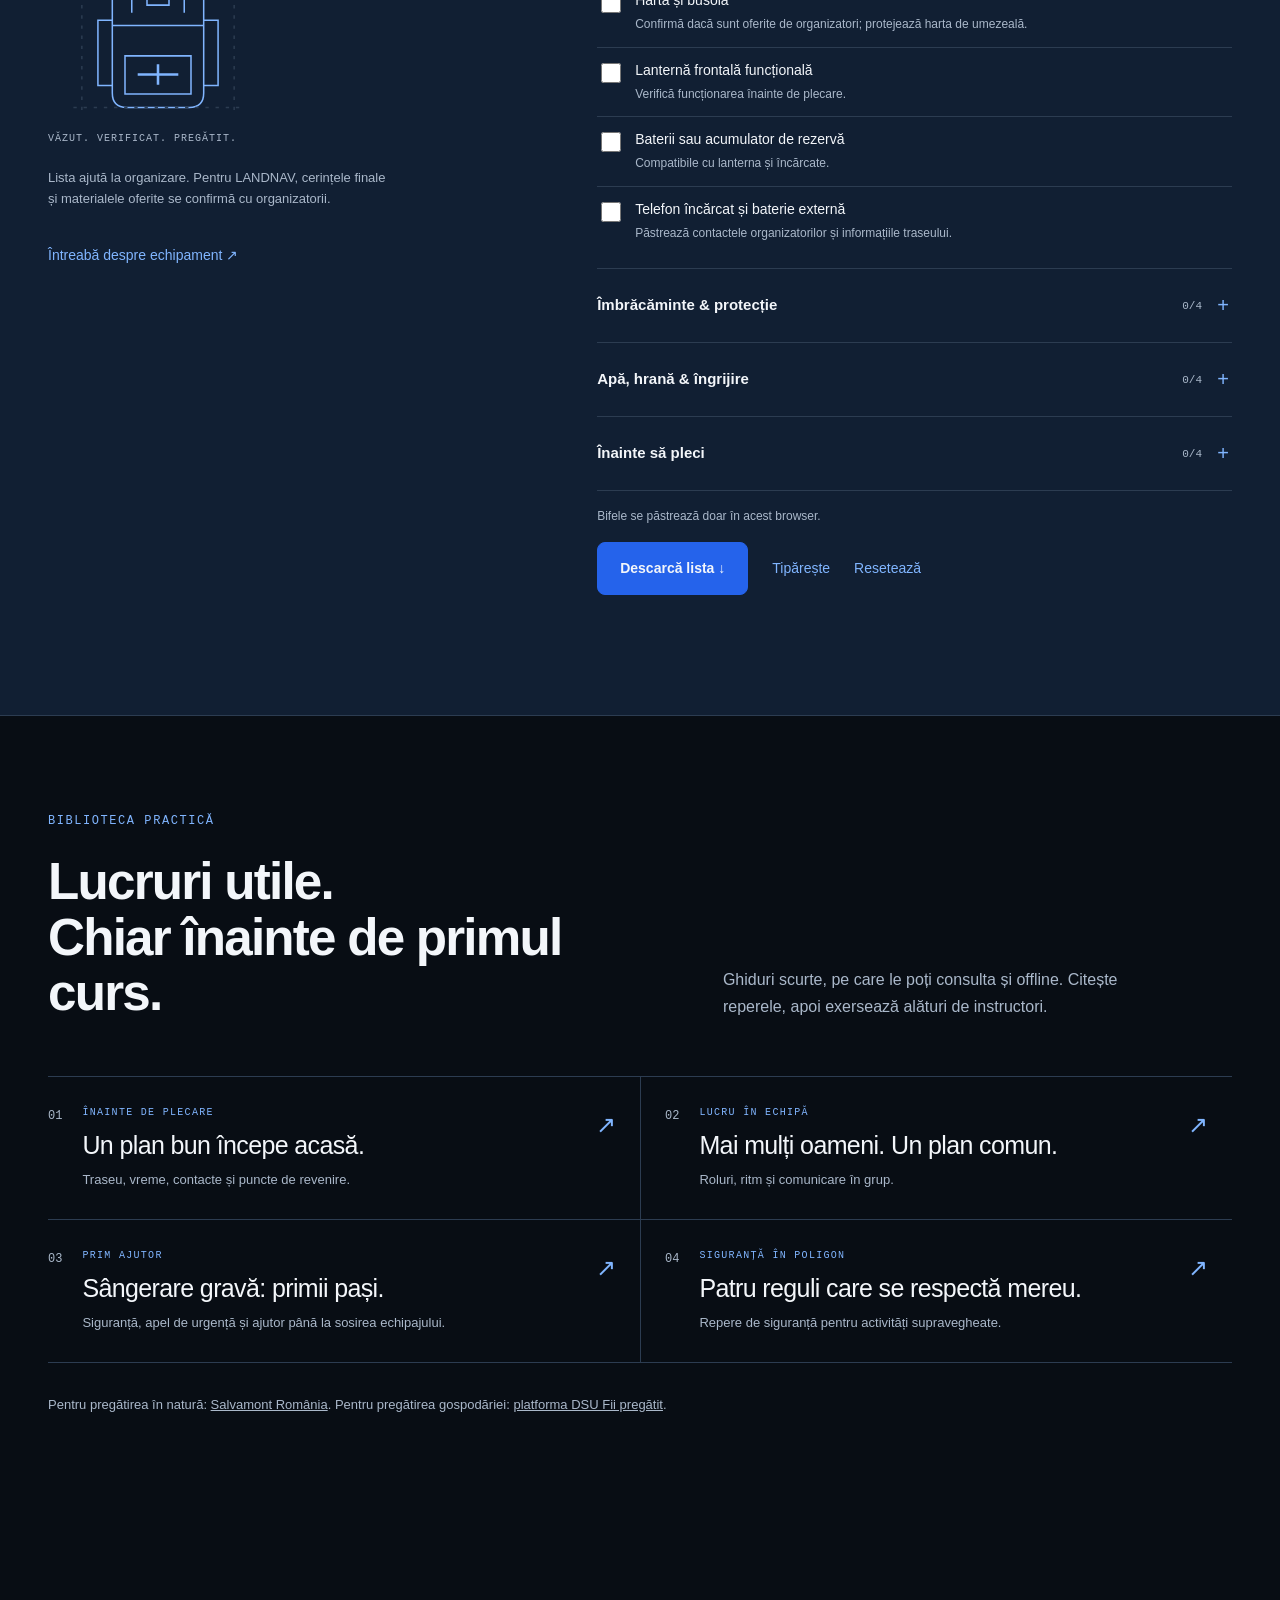
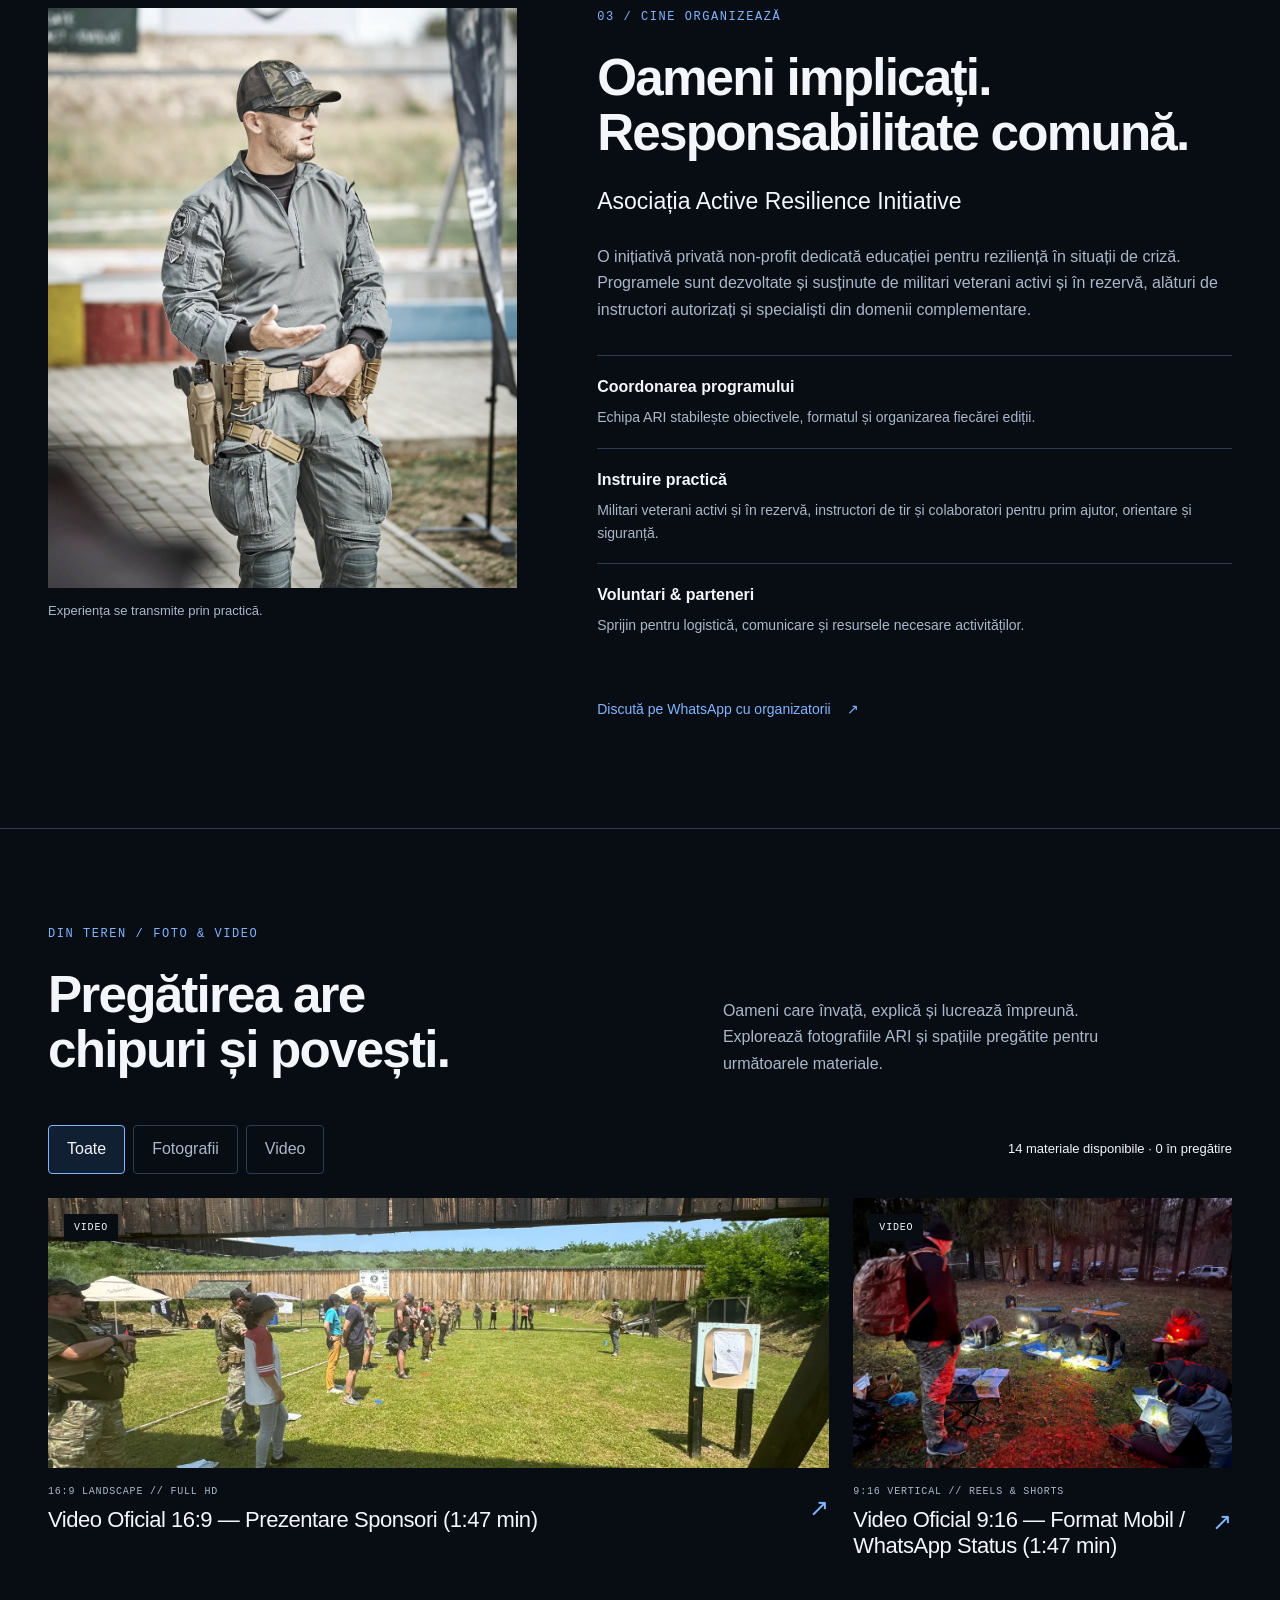
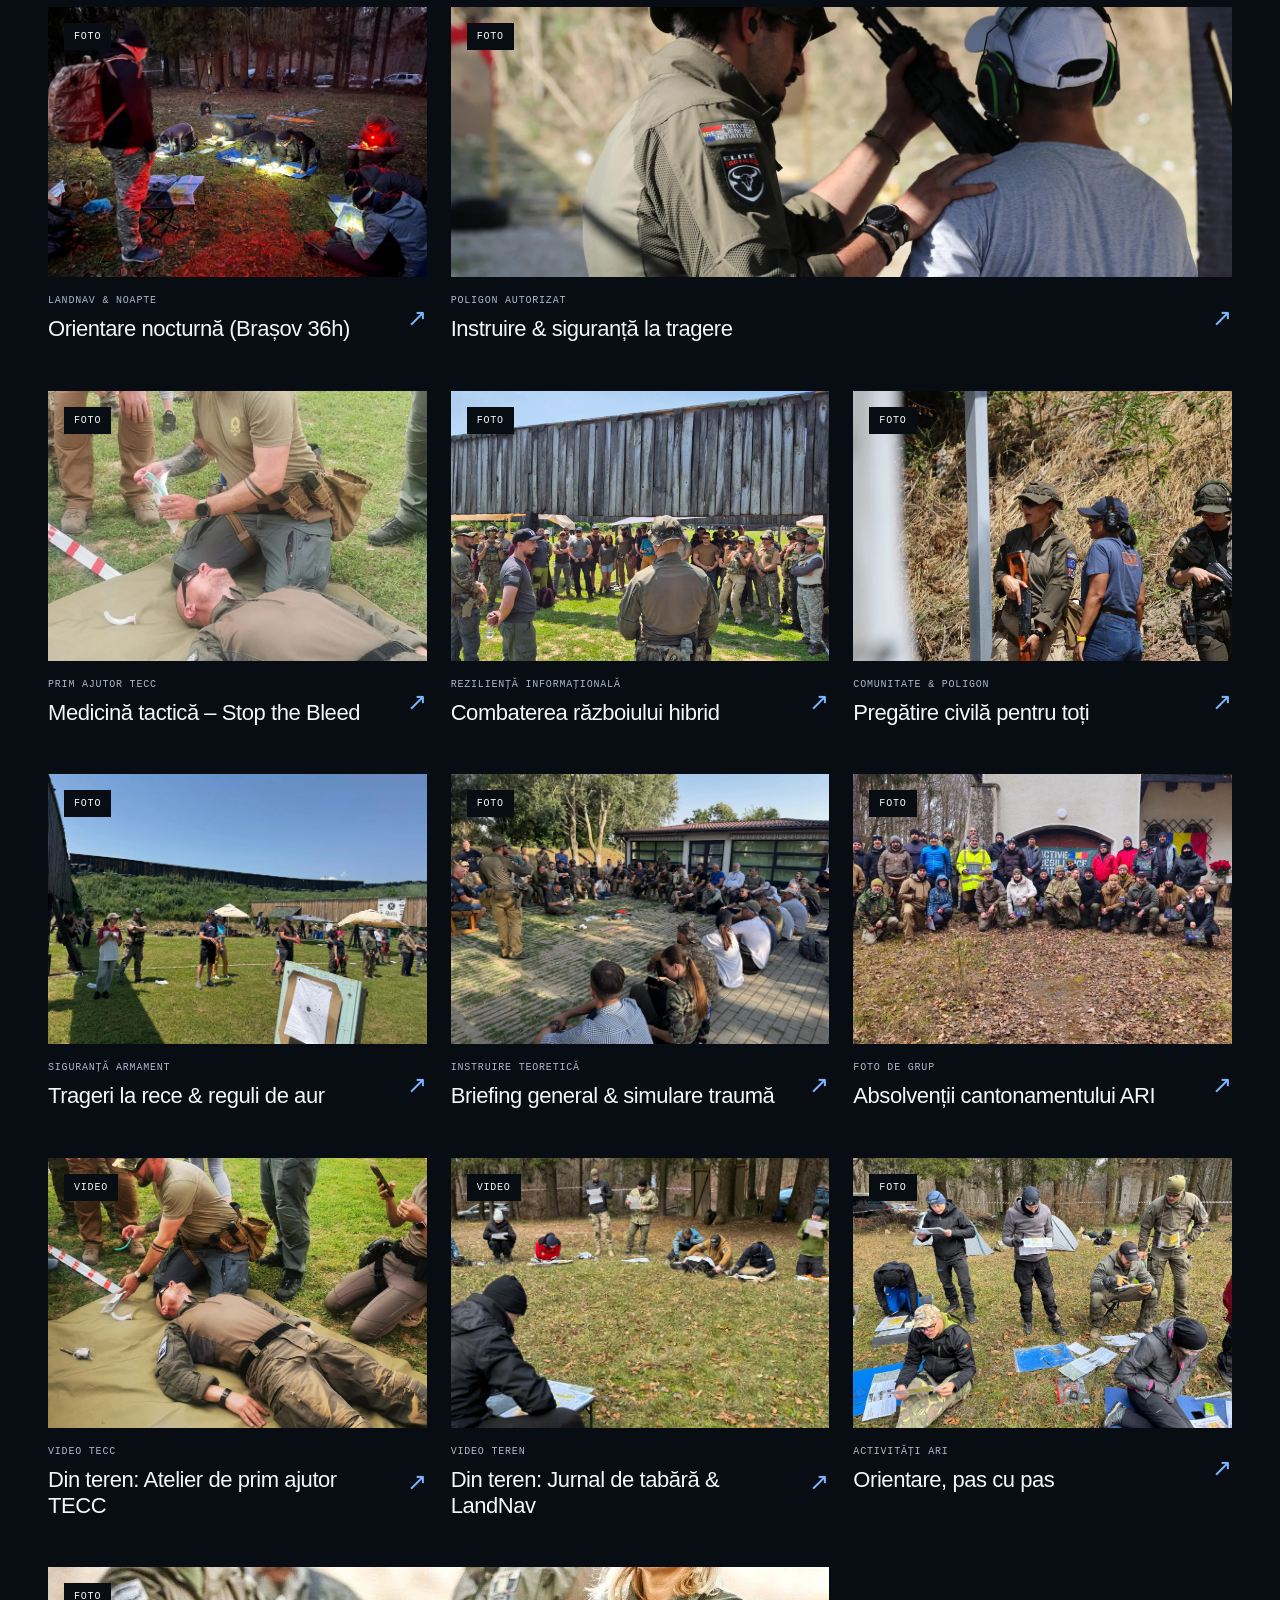
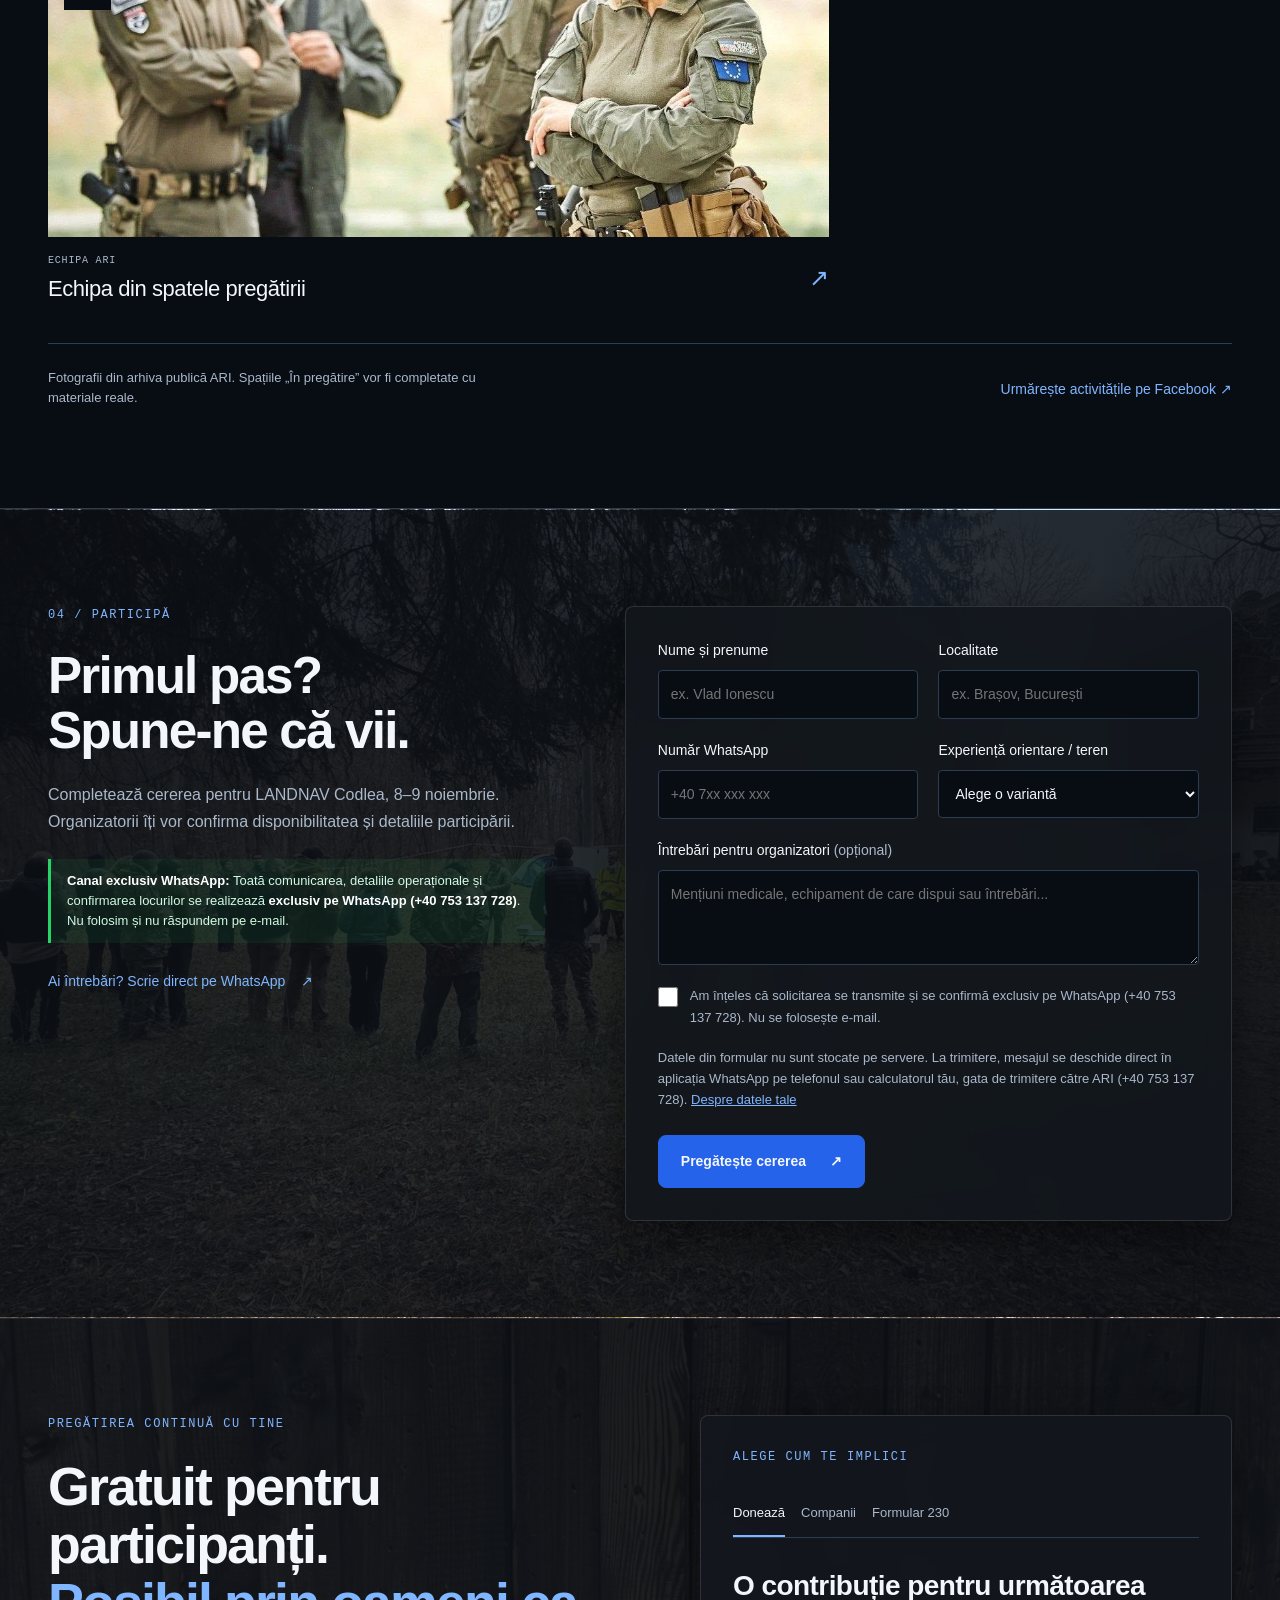
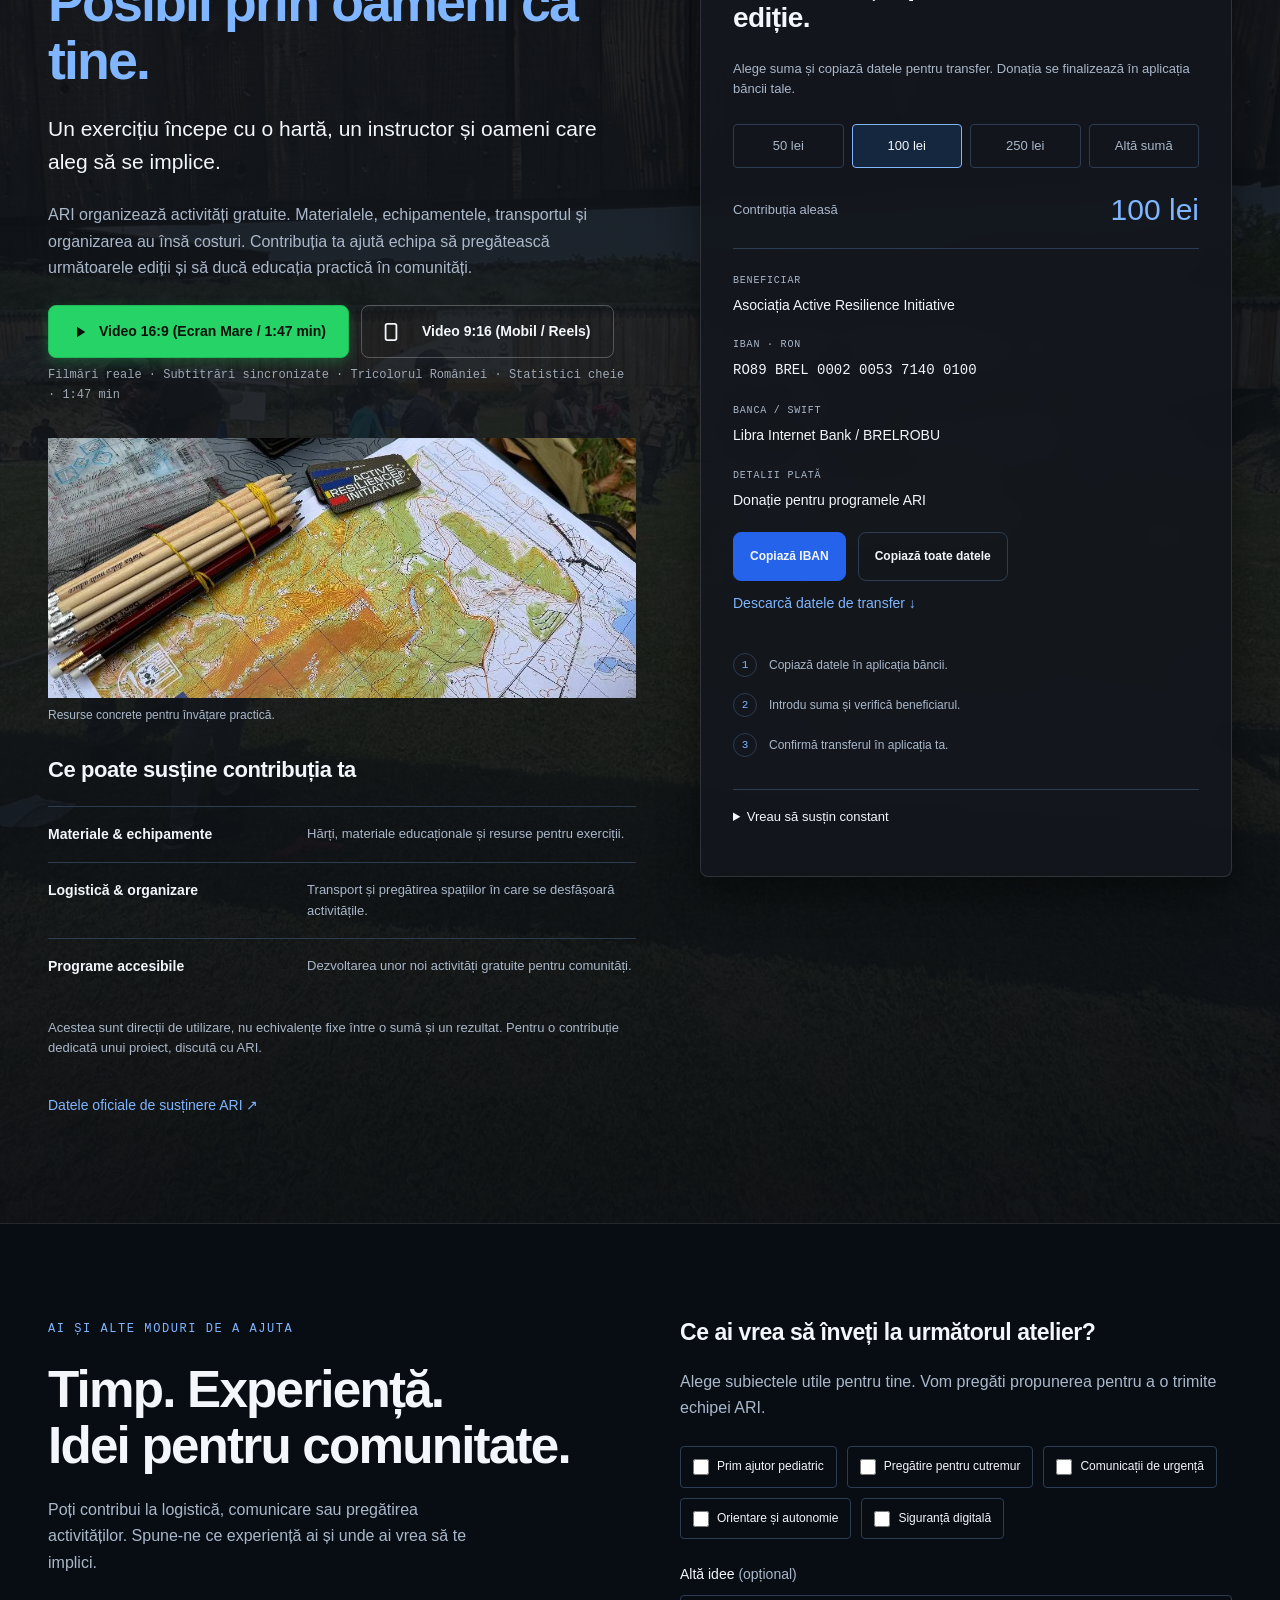
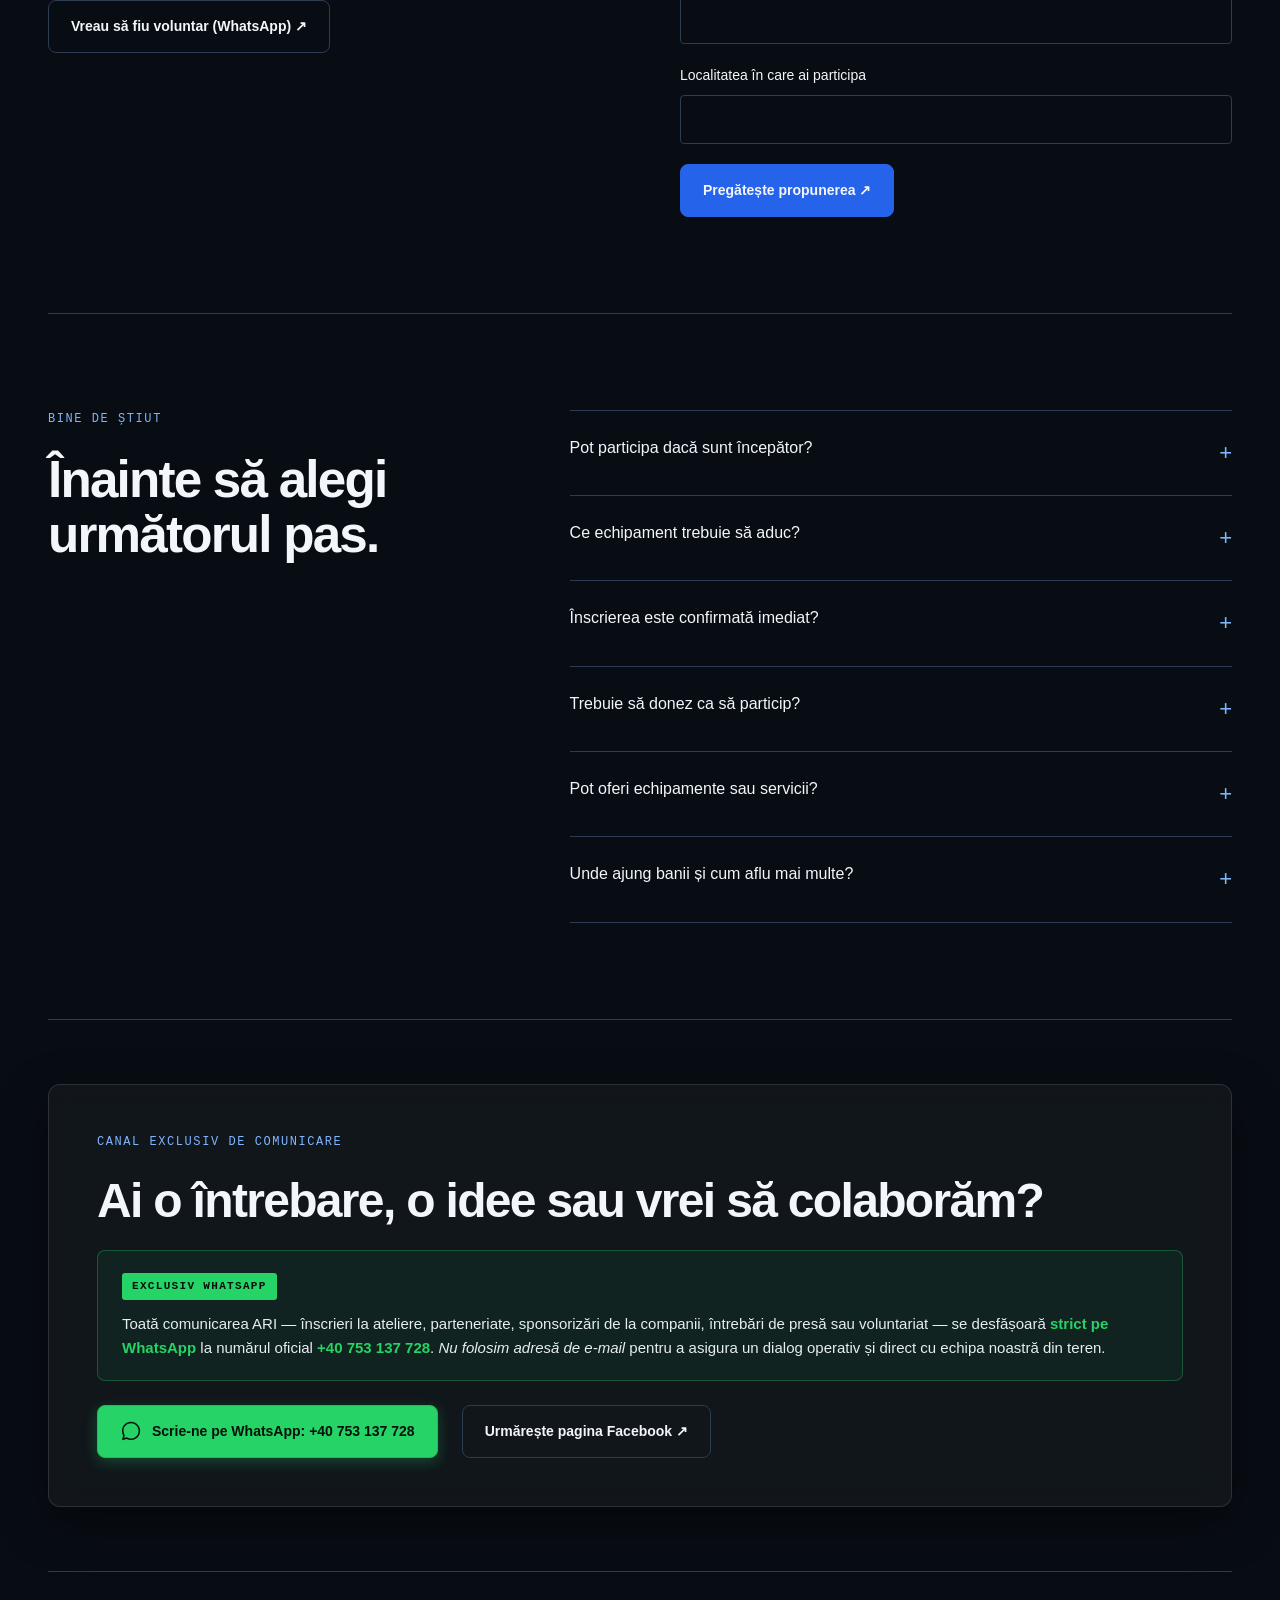
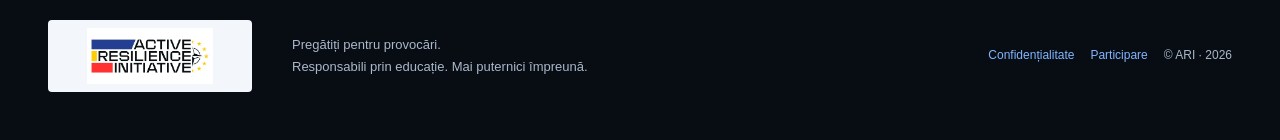
==== commit 422cad27: "feat: burn synchronized subtitles into 16:9 & 9:16 videos, add srt/vtt tracks, and sync video player" ====
--- a/index.html
+++ b/index.html
@@ -397,7 +397,7 @@
           Video 9:16 (Mobil / Reels)
         </button>
       </div>
-      <span class="video-pitch-note">Filmări reale · Tricolorul României · Statistici cheie · Ambianță sonoră · 1:47 min</span>
+      <span class="video-pitch-note">Filmări reale · Subtitrări sincronizate · Tricolorul României · Statistici cheie · 1:47 min</span>
     </div>
     </div>
     <figure class="donation-photo">
